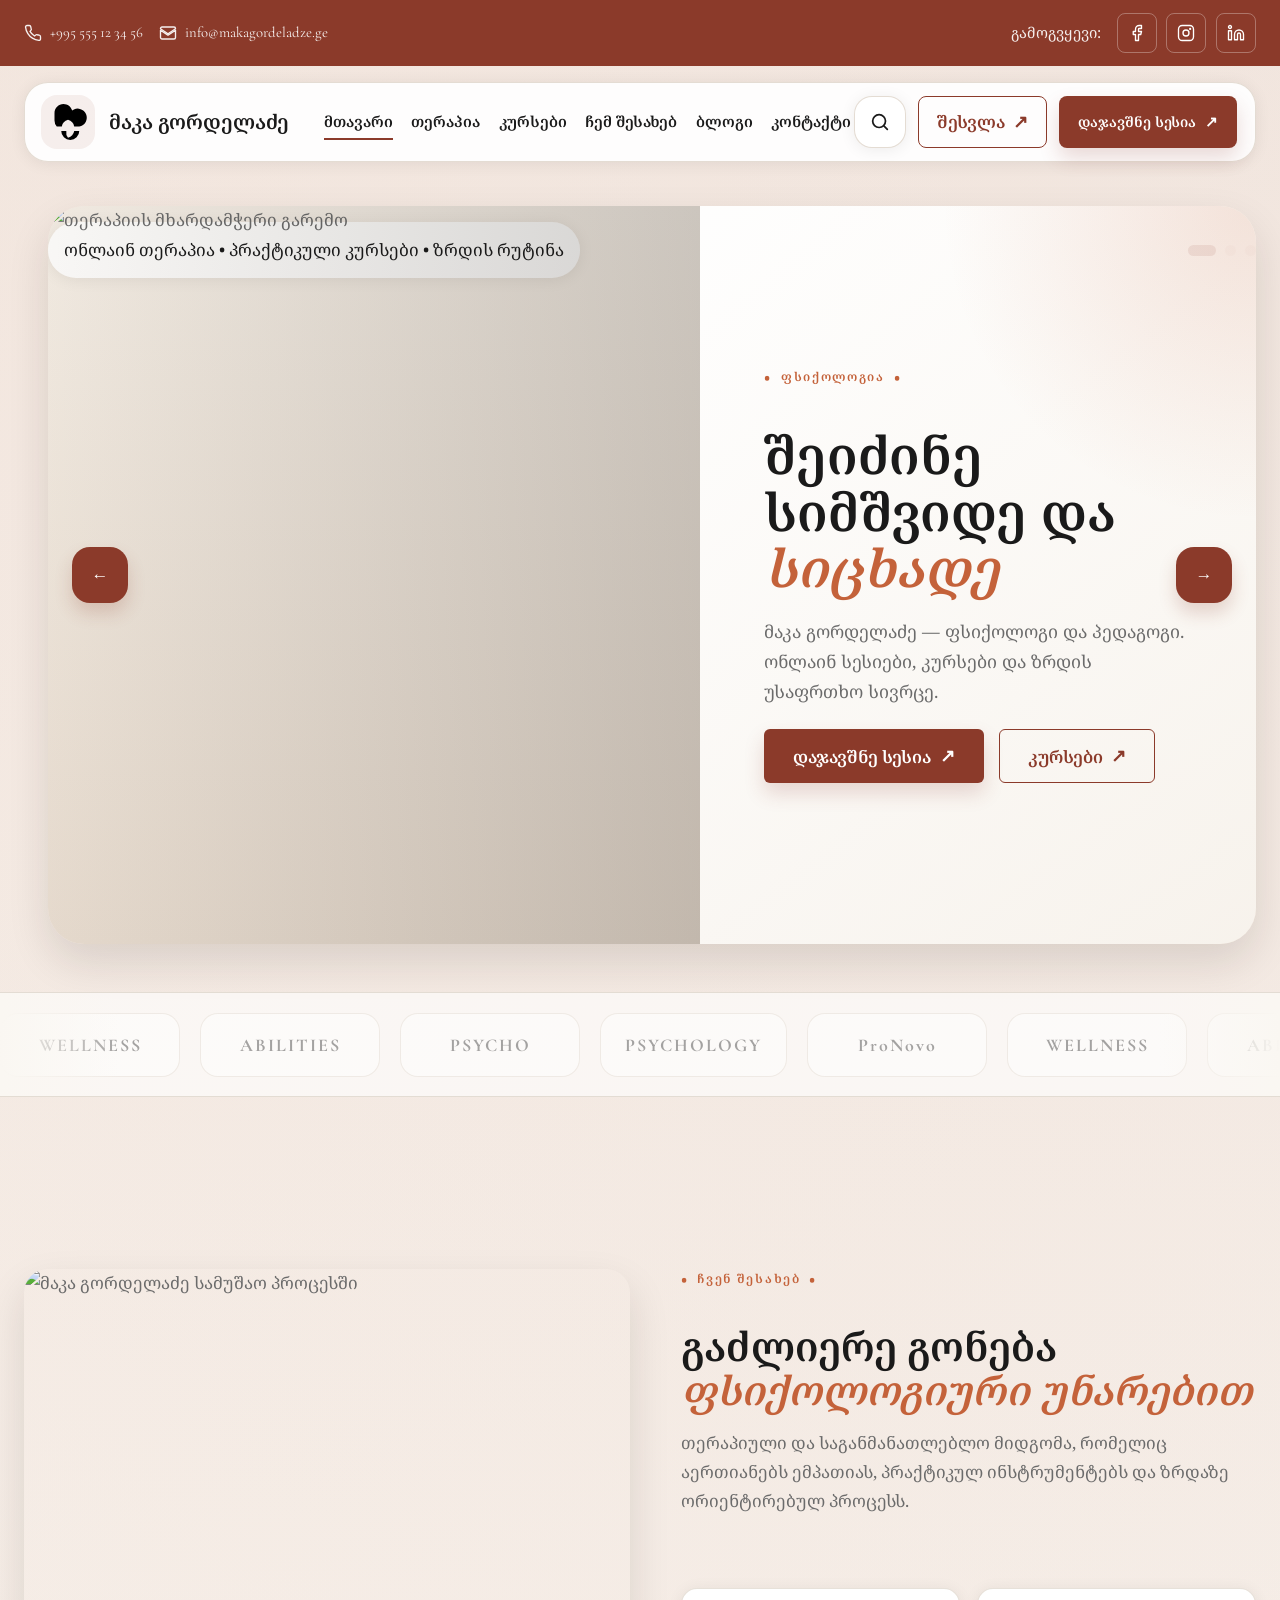
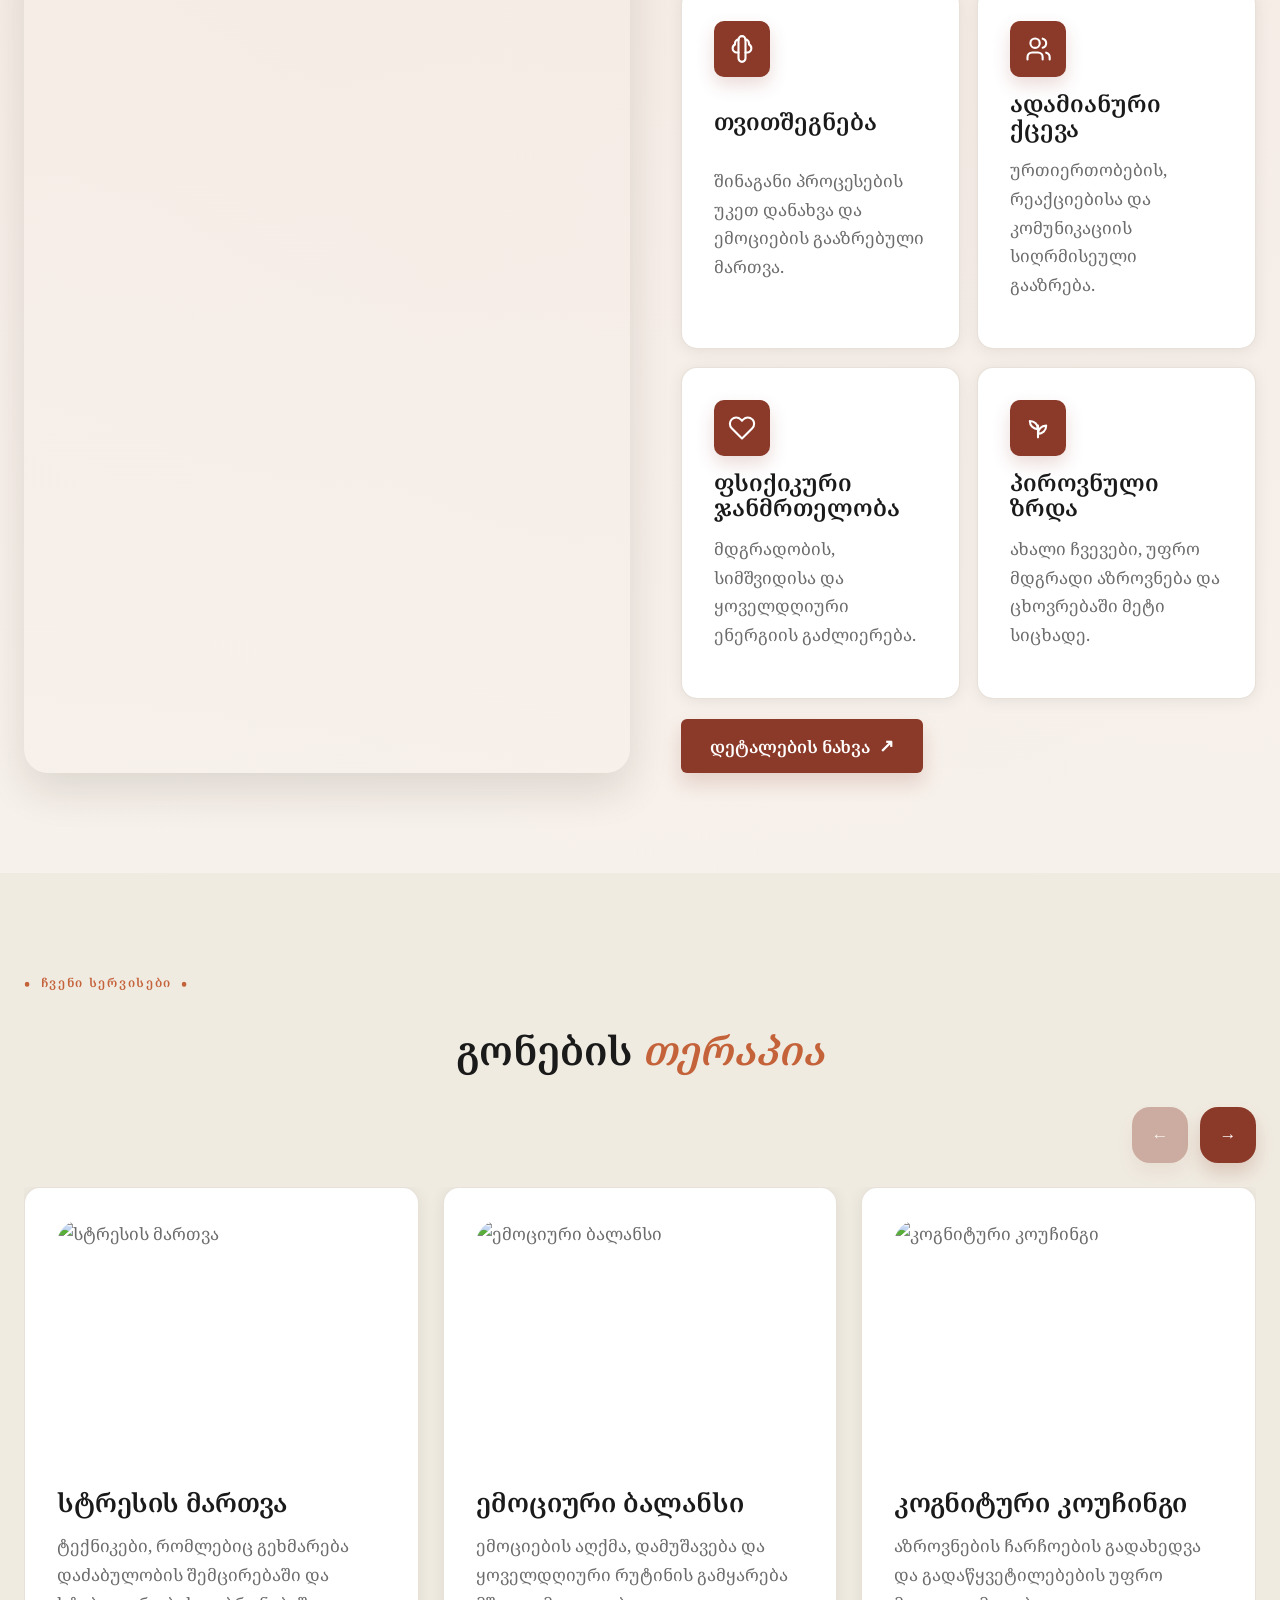
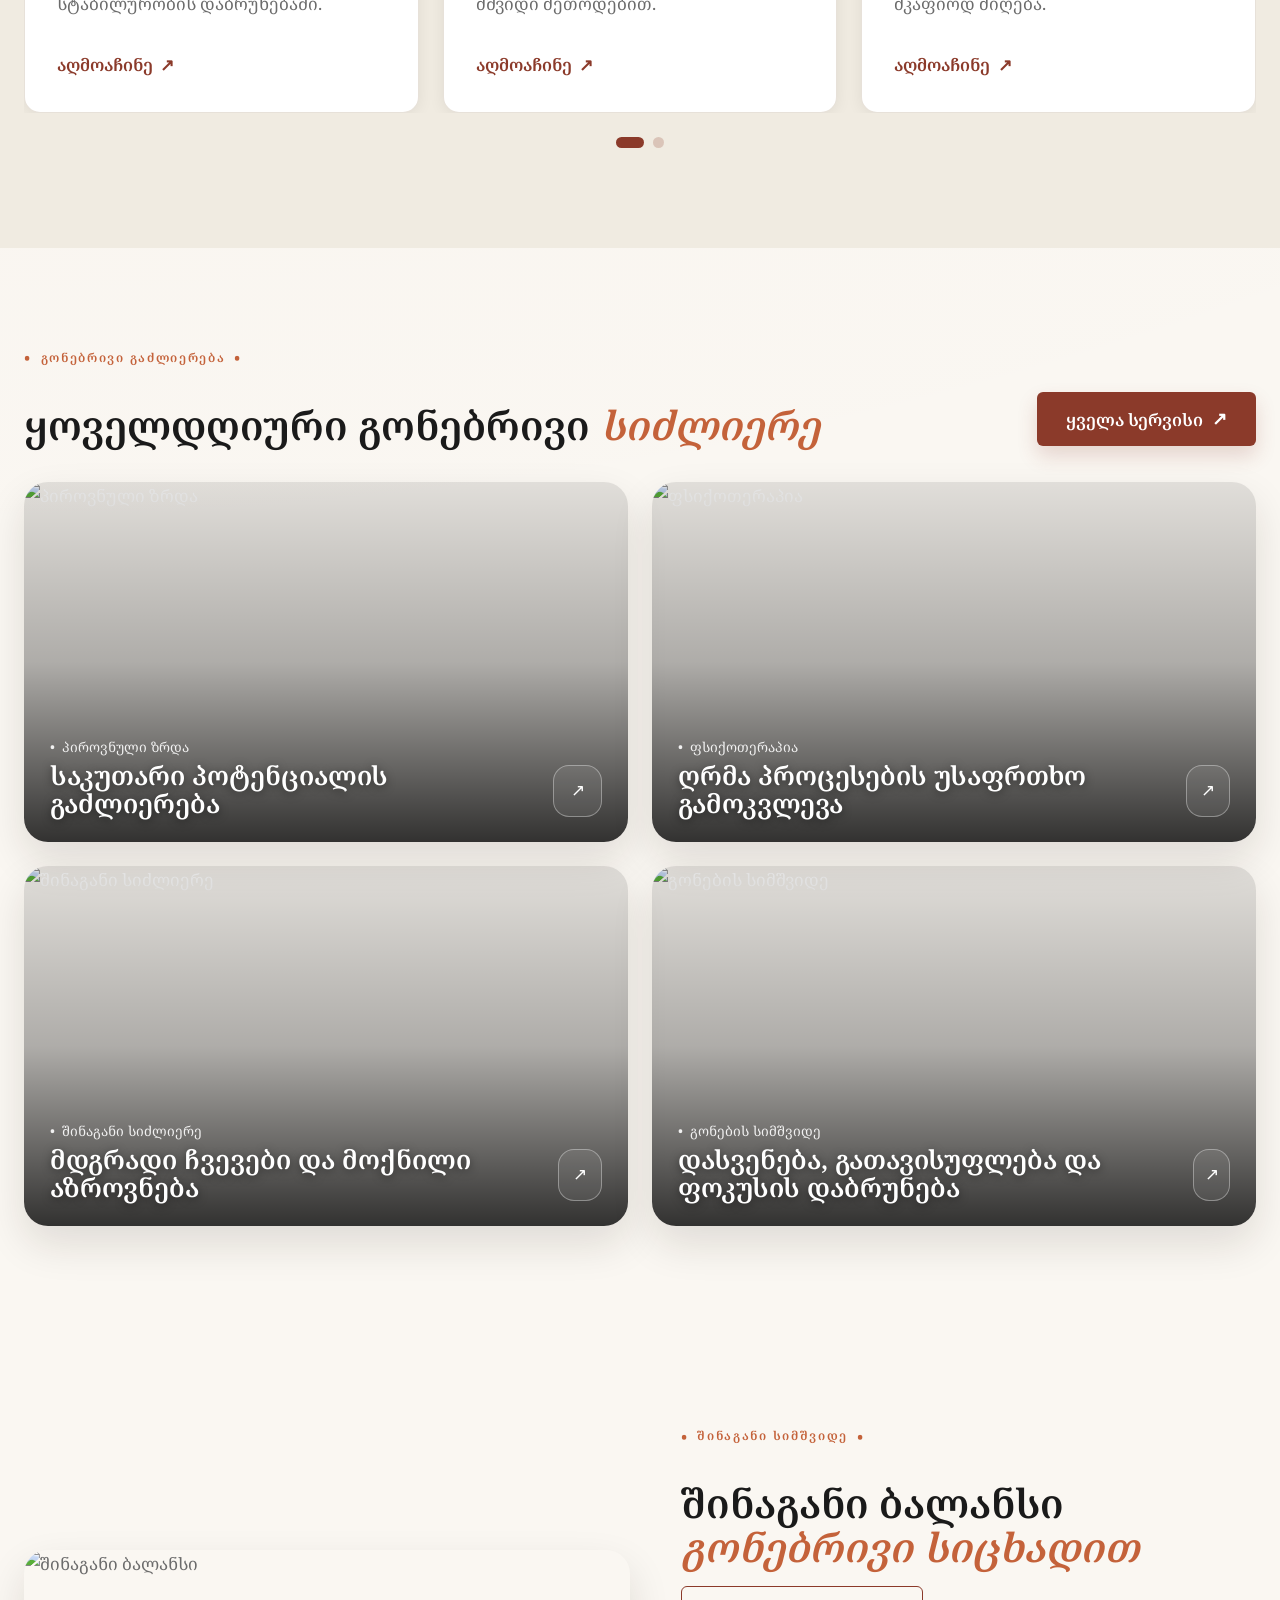
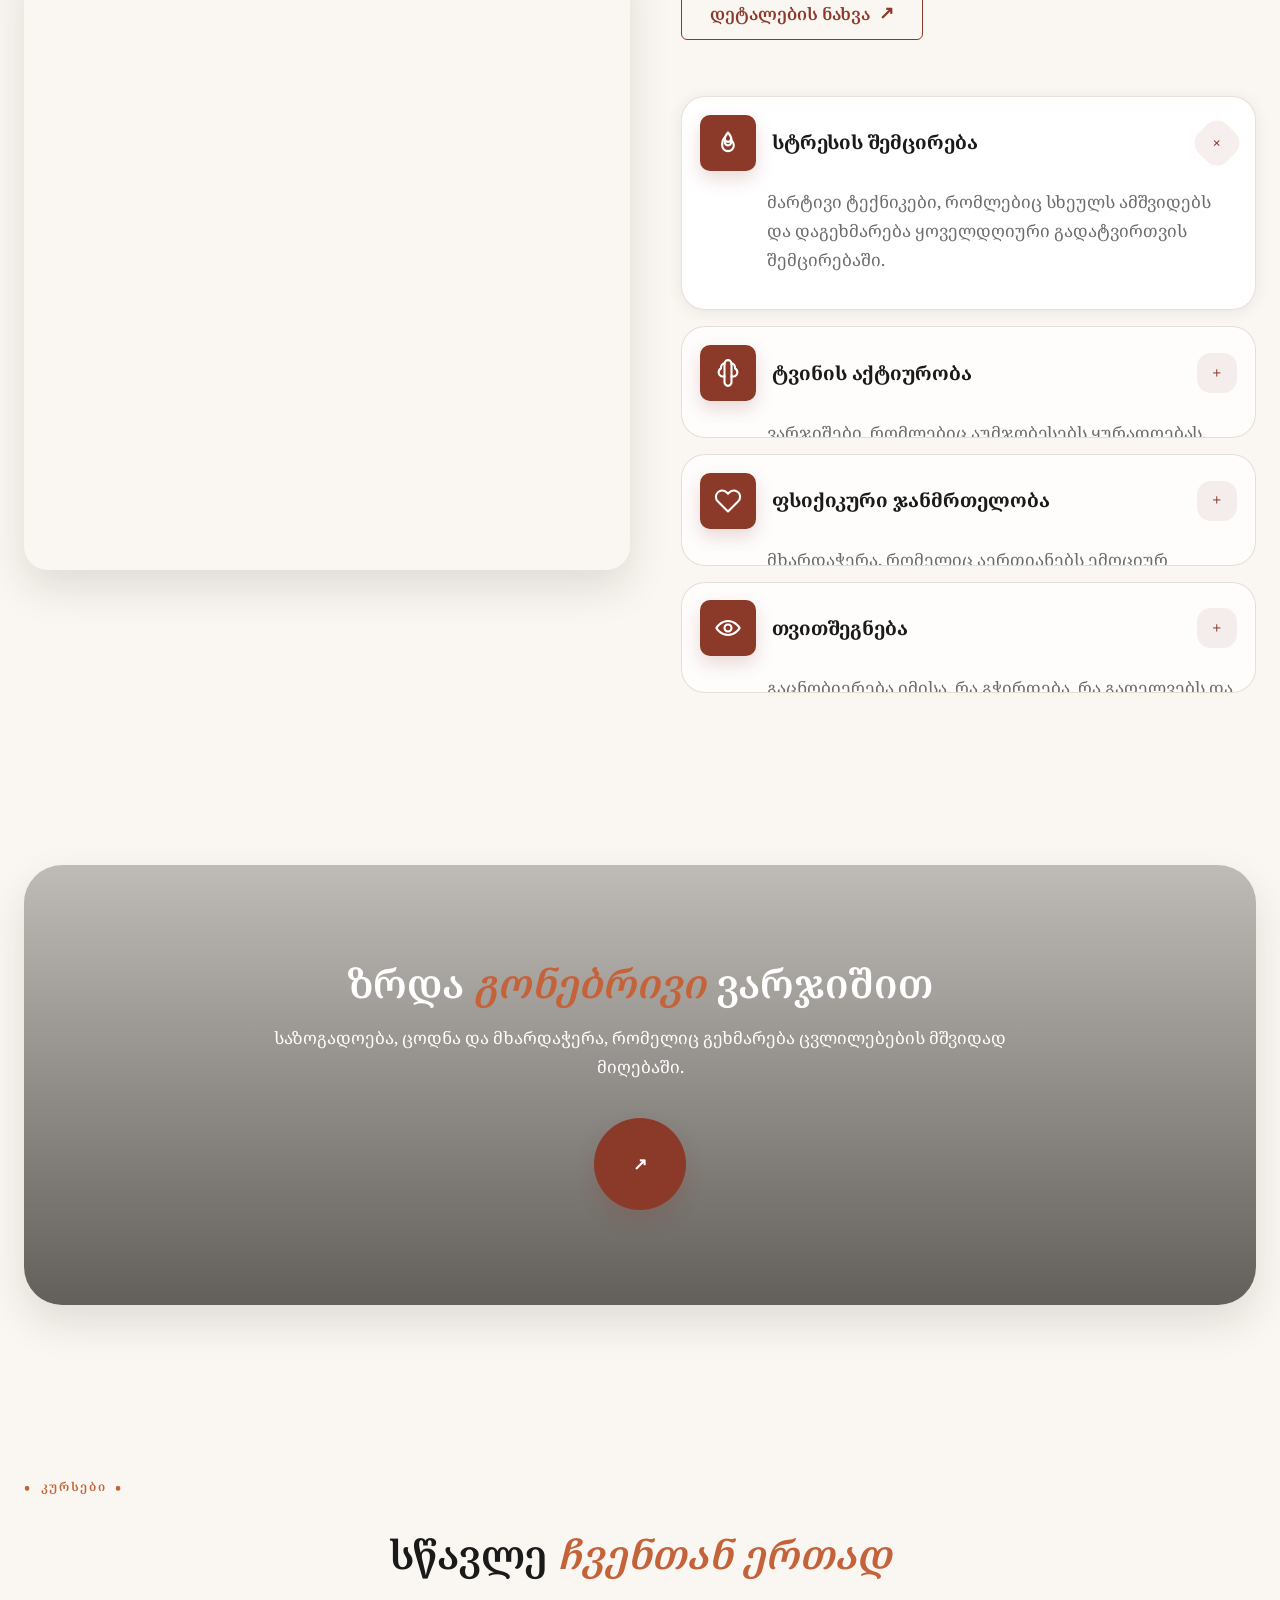
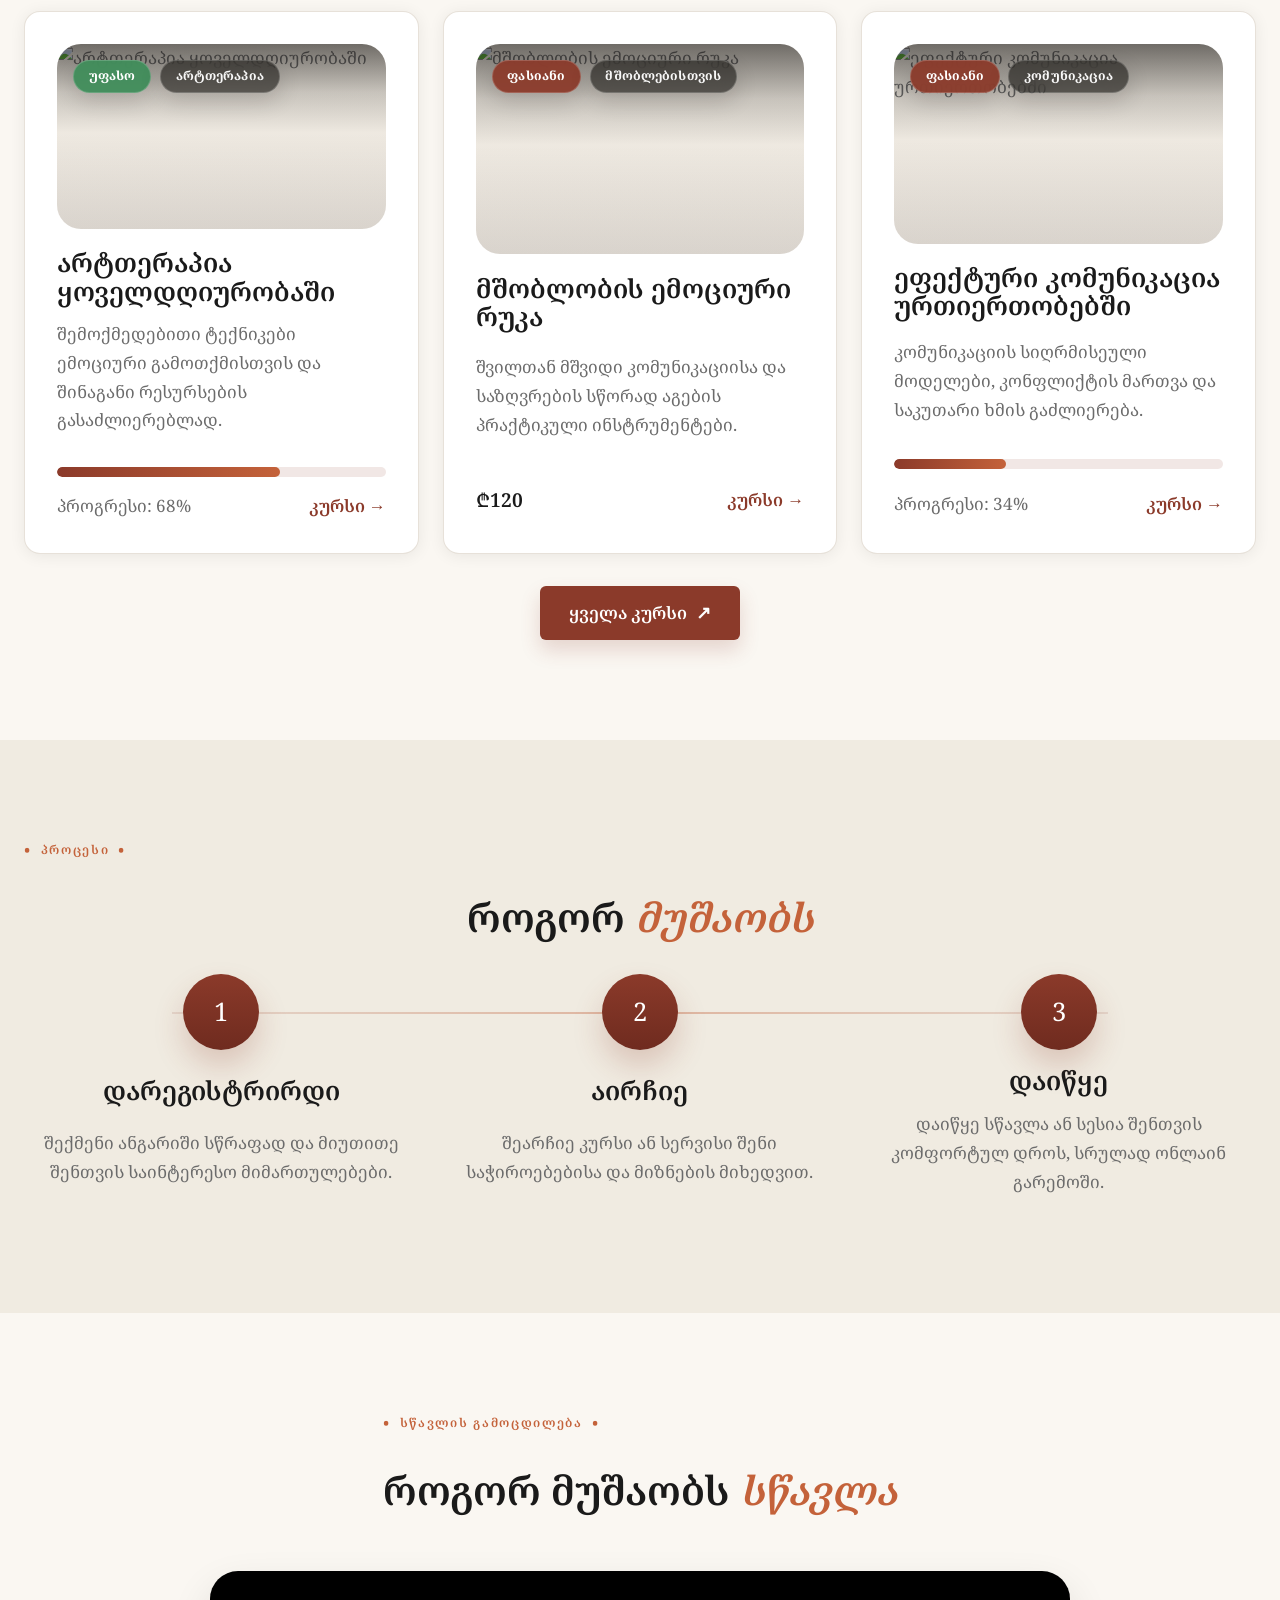
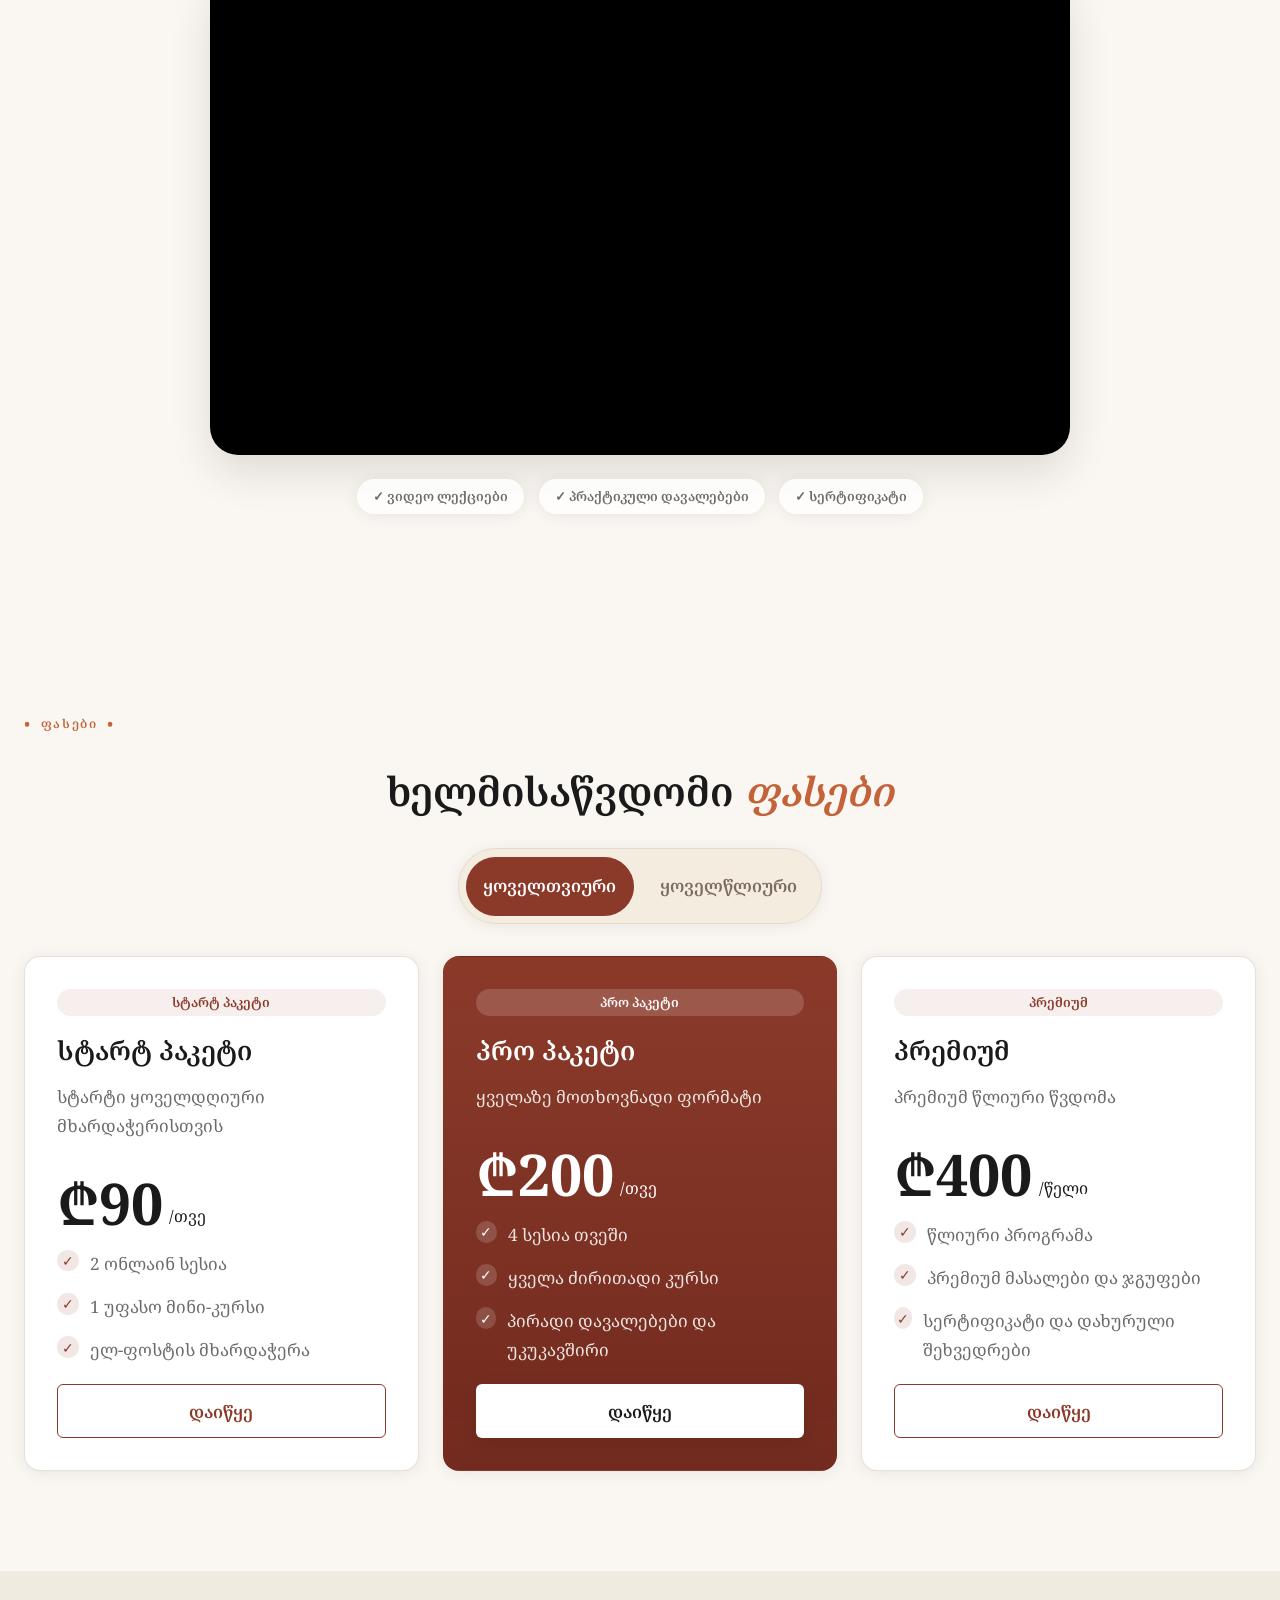
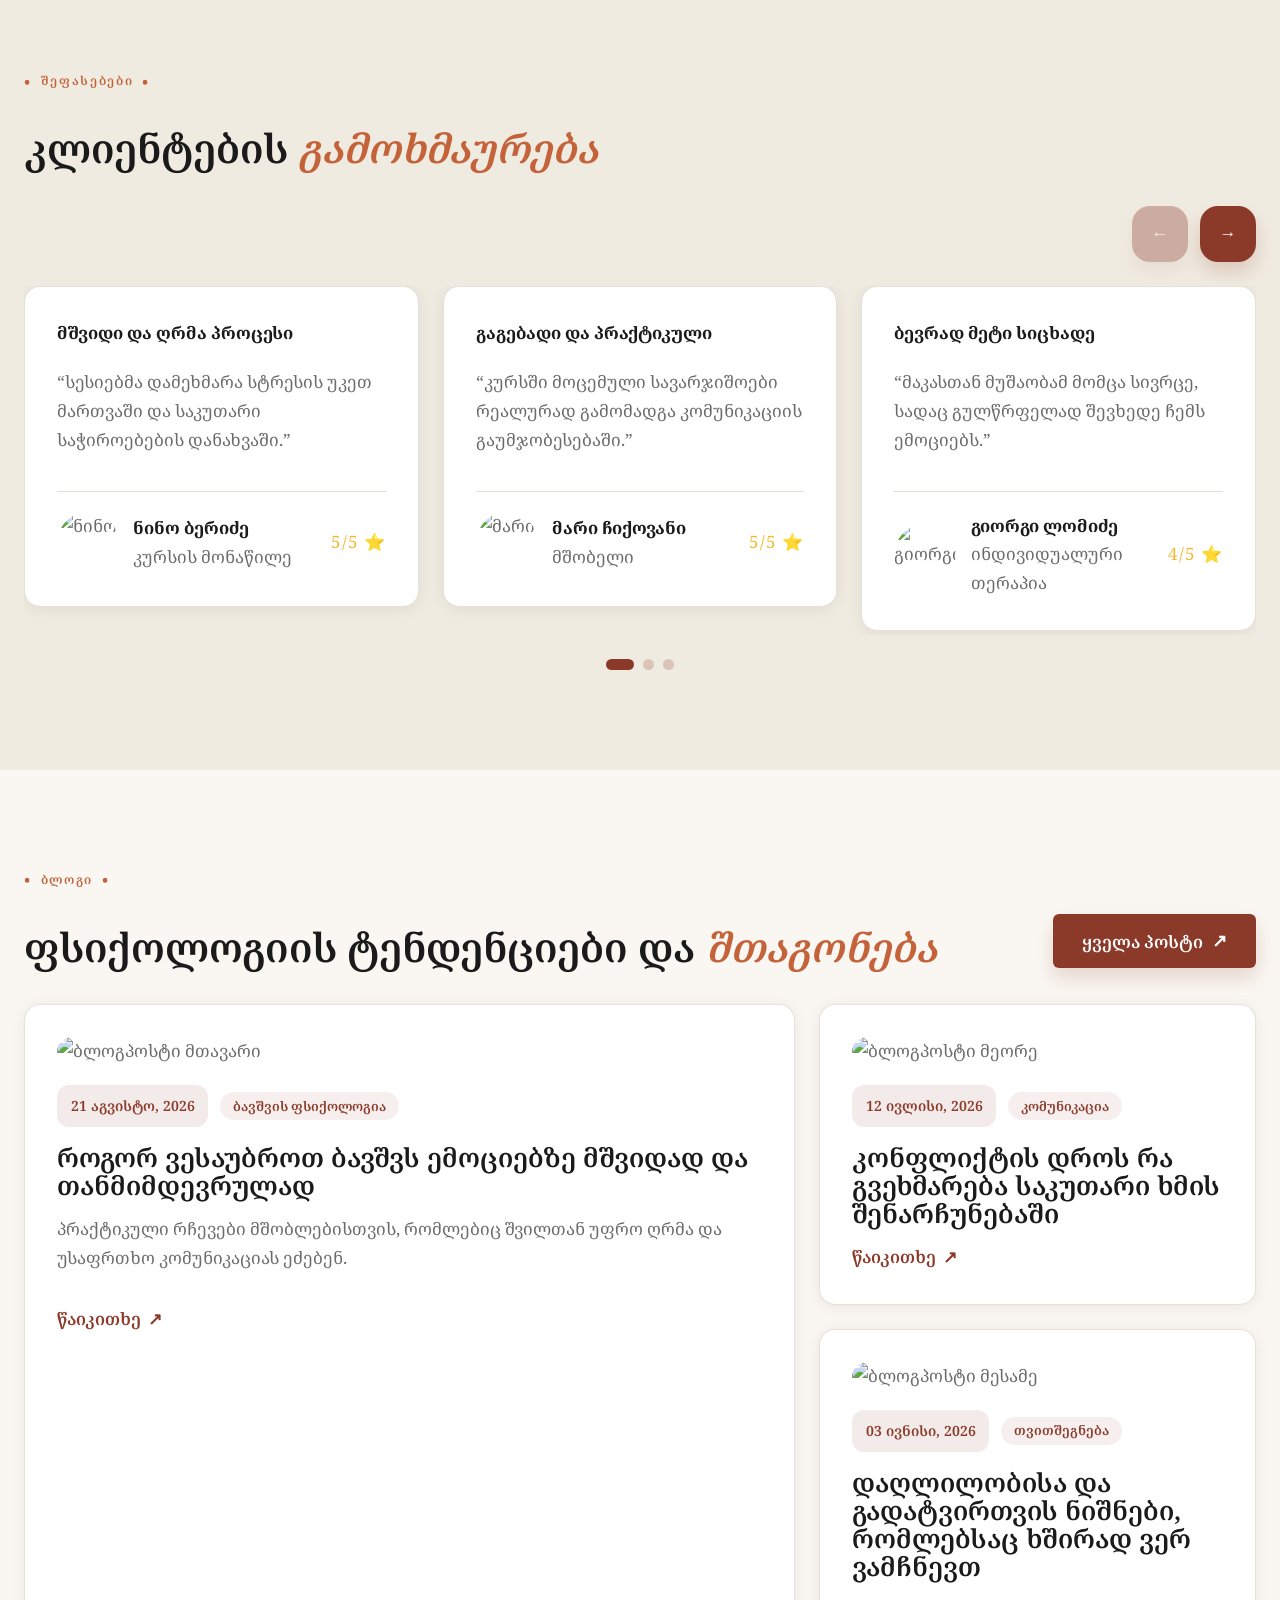
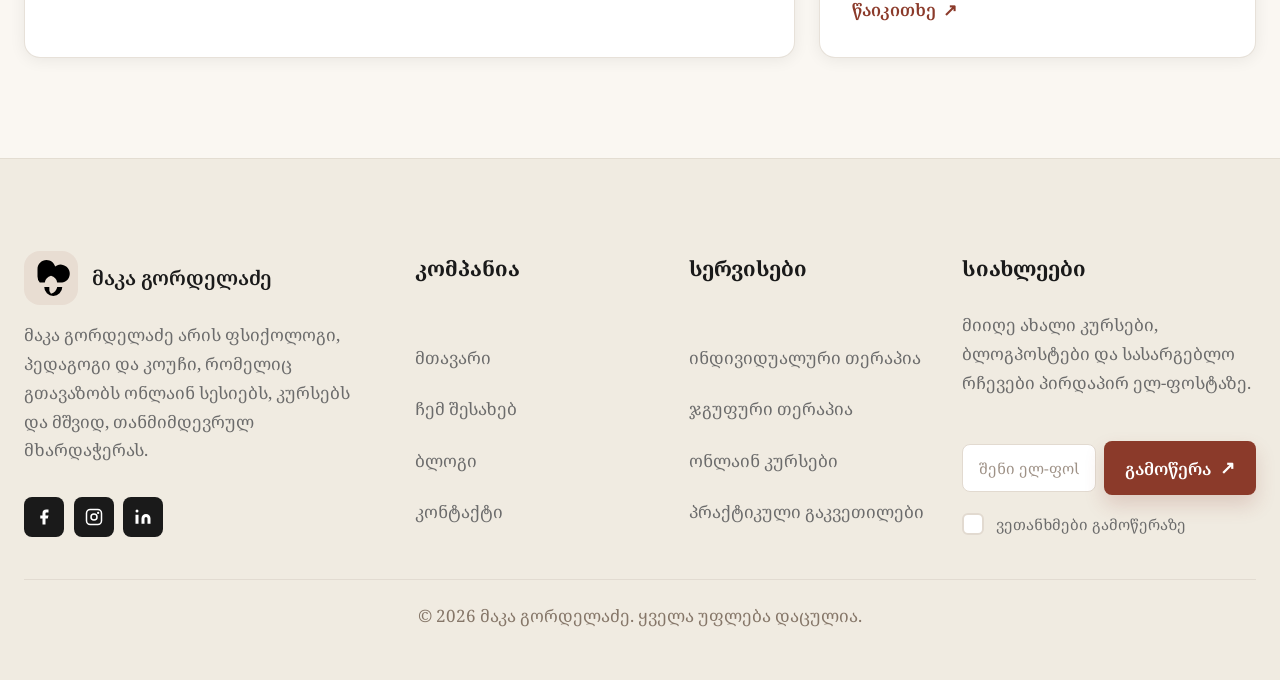
==== index.html @ b3642e5f "Initial deploy" ====
<!DOCTYPE html>
<html lang="ka">
  <head>
    <meta charset="UTF-8">
    <meta name="viewport" content="width=device-width, initial-scale=1.0">
    <title>მაკა გორდელაძე | ფსიქოლოგია, თერაპია და კურსები</title>
    <meta
      name="description"
      content="მაკა გორდელაძე — ფსიქოლოგი, პედაგოგი და კოუჩი. ონლაინ თერაპია, სასწავლო კურსები, პიროვნული ზრდა და გონებრივი სიმშვიდე."
    >
    <link rel="stylesheet" href="css/main.css">
    <link rel="stylesheet" href="css/components.css">
    <script src="js/main.js" defer></script>
    <script src="js/auth.js" defer></script>
  </head>
  <body data-page="home">
    <div data-site-header></div>

    <main data-homepage>
      <section class="section-sm home-hero" id="home">
        <div class="container">
          <div class="hero-slider animate-on-scroll" data-hero-slider>
            <div class="hero-slider__frame">
              <article class="hero-slide is-active" data-hero-slide>
                <div class="hero-slide__media">
                  <img src="https://picsum.photos/seed/therapy1/1400/700" alt="თერაპიის მხარდამჭერი გარემო">
                </div>
                <div class="hero-slide__content">
                  <div class="hero-slide__panel">
                    <span class="section-label">ფსიქოლოგია</span>
                    <div class="hero-slide__title">
                      <h1><span>შეიძინე სიმშვიდე და</span> <em>სიცხადე</em></h1>
                    </div>
                    <p class="hero-slide__summary lead">
                      მაკა გორდელაძე — ფსიქოლოგი და პედაგოგი. ონლაინ სესიები, კურსები და ზრდის უსაფრთხო სივრცე.
                    </p>
                    <div class="hero-slide__actions">
                      <a class="btn btn-primary" href="therapy.html">დაჯავშნე სესია <span class="btn-arrow">↗</span></a>
                      <a class="btn btn-outline" href="courses.html">კურსები <span class="btn-arrow">↗</span></a>
                    </div>
                  </div>
                </div>
              </article>

              <article class="hero-slide" data-hero-slide>
                <div class="hero-slide__media">
                  <img src="https://picsum.photos/seed/therapy2/1400/700" alt="ფსიქოლოგიური საუბარი მშვიდ სივრცეში">
                </div>
                <div class="hero-slide__content">
                  <div class="hero-slide__panel">
                    <span class="section-label">განვითარება</span>
                    <div class="hero-slide__title">
                      <h1><span>გააძლიერე საკუთარი</span> <em>გონება</em></h1>
                    </div>
                    <p class="hero-slide__summary lead">
                      ინდივიდუალური სესიები, ჯგუფური მხარდაჭერა და პრაქტიკული სავარჯიშოები, რომლებიც ყოველდღიურ ცხოვრებაში იმუშავებს.
                    </p>
                    <div class="hero-slide__actions">
                      <a class="btn btn-primary" href="#services">სერვისების ნახვა <span class="btn-arrow">↗</span></a>
                      <a class="btn btn-outline" href="#about">ვრცლად <span class="btn-arrow">↗</span></a>
                    </div>
                  </div>
                </div>
              </article>

              <article class="hero-slide" data-hero-slide>
                <div class="hero-slide__media">
                  <img src="https://picsum.photos/seed/therapy3/1400/700" alt="სწავლა და პიროვნული ზრდა">
                </div>
                <div class="hero-slide__content">
                  <div class="hero-slide__panel">
                    <span class="section-label">სწავლა</span>
                    <div class="hero-slide__title">
                      <h1><span>ისწავლე, გაიზარდე და</span> <em>გაამყარე თავი</em></h1>
                    </div>
                    <p class="hero-slide__summary lead">
                      კურსები მშობლებისთვის, კომუნიკაციისთვის, არტთერაპიისთვის და თვითშეგნების გასაძლიერებლად.
                    </p>
                    <div class="hero-slide__actions">
                      <a class="btn btn-primary" href="courses.html">კურსების ნახვა <span class="btn-arrow">↗</span></a>
                      <a class="btn btn-outline" href="#pricing">ფასები <span class="btn-arrow">↗</span></a>
                    </div>
                  </div>
                </div>
              </article>

              <div class="hero-slider__controls">
                <button class="slider-arrow" type="button" aria-label="წინა სლაიდი" data-hero-prev>←</button>
                <button class="slider-arrow" type="button" aria-label="შემდეგი სლაიდი" data-hero-next>→</button>
              </div>
              <div class="hero-slider__footer">
                <div class="hero-slider__note">ონლაინ თერაპია • პრაქტიკული კურსები • ზრდის რუტინა</div>
                <div class="slider-dots" data-hero-dots></div>
              </div>
            </div>
          </div>
        </div>
      </section>

      <section class="section-sm">
        <div class="partners-band">
          <div class="partners-band__track">
            <div class="partner-logo">WELLNESS</div>
            <div class="partner-logo">ABILITIES</div>
            <div class="partner-logo">PSYCHO</div>
            <div class="partner-logo">PSYCHOLOGY</div>
            <div class="partner-logo">ProNovo</div>
            <div class="partner-logo">WELLNESS</div>
            <div class="partner-logo">ABILITIES</div>
            <div class="partner-logo">PSYCHO</div>
            <div class="partner-logo">PSYCHOLOGY</div>
            <div class="partner-logo">ProNovo</div>
            <div class="partner-logo">WELLNESS</div>
            <div class="partner-logo">ABILITIES</div>
          </div>
        </div>
      </section>

      <section class="section" id="about">
        <div class="container split-layout about-section__grid">
          <div class="about-section__image media-frame animate-on-scroll">
            <img src="https://picsum.photos/seed/about1/600/700" alt="მაკა გორდელაძე სამუშაო პროცესში">
          </div>
          <div class="stack animate-on-scroll">
            <div class="section-heading">
              <span class="section-label">ჩვენ შესახებ</span>
              <h2>გაძლიერე გონება <em>ფსიქოლოგიური უნარებით</em></h2>
              <p>
                თერაპიული და საგანმანათლებლო მიდგომა, რომელიც აერთიანებს ემპათიას, პრაქტიკულ ინსტრუმენტებს და ზრდაზე ორიენტირებულ პროცესს.
              </p>
            </div>
            <div class="about-features">
              <article class="card about-feature">
                <span class="icon-box">
                  <svg viewBox="0 0 24 24" aria-hidden="true"><path d="M9 4a3 3 0 0 0-3 3v1.2A3.5 3.5 0 0 0 4 11.5 3.5 3.5 0 0 0 7.5 15H9"></path><path d="M15 4a3 3 0 0 1 3 3v1.2a3.5 3.5 0 0 1 2 3.3A3.5 3.5 0 0 1 16.5 15H15"></path><path d="M9 4a3 3 0 0 1 6 0v16a3 3 0 0 1-6 0V4z"></path></svg>
                </span>
                <h3>თვითშეგნება</h3>
                <p>შინაგანი პროცესების უკეთ დანახვა და ემოციების გააზრებული მართვა.</p>
              </article>
              <article class="card about-feature">
                <span class="icon-box">
                  <svg viewBox="0 0 24 24" aria-hidden="true"><path d="M16 21v-2a4 4 0 0 0-4-4H7a4 4 0 0 0-4 4v2"></path><circle cx="9.5" cy="7" r="4"></circle><path d="M22 21v-2a4 4 0 0 0-3-3.87"></path><path d="M16 3.13a4 4 0 0 1 0 7.75"></path></svg>
                </span>
                <h3>ადამიანური ქცევა</h3>
                <p>ურთიერთობების, რეაქციებისა და კომუნიკაციის სიღრმისეული გააზრება.</p>
              </article>
              <article class="card about-feature">
                <span class="icon-box">
                  <svg viewBox="0 0 24 24" aria-hidden="true"><path d="M20.8 4.6a5.4 5.4 0 0 0-7.65 0L12 5.76l-1.15-1.16A5.4 5.4 0 0 0 3.2 12.25L12 21l8.8-8.75a5.4 5.4 0 0 0 0-7.65z"></path></svg>
                </span>
                <h3>ფსიქიკური ჯანმრთელობა</h3>
                <p>მდგრადობის, სიმშვიდისა და ყოველდღიური ენერგიის გაძლიერება.</p>
              </article>
              <article class="card about-feature">
                <span class="icon-box">
                  <svg viewBox="0 0 24 24" aria-hidden="true"><path d="M12 20V10"></path><path d="M12 13c-4 0-7-3-7-7 4 0 7 3 7 7Z"></path><path d="M12 17c0-4 3-7 7-7 0 4-3 7-7 7Z"></path></svg>
                </span>
                <h3>პიროვნული ზრდა</h3>
                <p>ახალი ჩვევები, უფრო მდგრადი აზროვნება და ცხოვრებაში მეტი სიცხადე.</p>
              </article>
            </div>
            <div>
              <a class="btn btn-primary" href="#services">დეტალების ნახვა <span class="btn-arrow">↗</span></a>
            </div>
          </div>
        </div>
      </section>

      <section class="section section-alt" id="services">
        <div class="container">
          <div class="section-heading centered animate-on-scroll">
            <span class="section-label">ჩვენი სერვისები</span>
            <h2>გონების <em>თერაპია</em></h2>
          </div>
          <div class="carousel animate-on-scroll" data-carousel data-visible-desktop="3" data-visible-tablet="2" data-visible-mobile="1">
            <div class="carousel__header">
              <div></div>
              <div class="slider-controls">
                <button class="slider-arrow" type="button" aria-label="წინა ბარათი" data-carousel-prev>←</button>
                <button class="slider-arrow" type="button" aria-label="შემდეგი ბარათი" data-carousel-next>→</button>
              </div>
            </div>
            <div class="carousel__viewport" data-carousel-viewport>
              <div class="carousel__track" data-carousel-track>
                <article class="card service-card">
                  <div class="service-card__image"><img src="https://images.unsplash.com/photo-1506126613408-eca07ce68773?w=800&q=80&fit=crop" alt="სტრესის მართვა" onerror="this.onerror=null;this.src='https://picsum.photos/seed/stressrelief/400/300';"></div>
                  <div class="service-card__body">
                    <h3>სტრესის მართვა</h3>
                    <p>ტექნიკები, რომლებიც გეხმარება დაძაბულობის შემცირებაში და სტაბილურობის დაბრუნებაში.</p>
                    <a class="link-arrow" href="therapy.html">აღმოაჩინე <span>↗</span></a>
                  </div>
                </article>
                <article class="card service-card">
                  <div class="service-card__image"><img src="https://images.unsplash.com/photo-1559757148-5c350d0d3c56?w=800&q=80&fit=crop" alt="ემოციური ბალანსი" onerror="this.onerror=null;this.src='https://picsum.photos/seed/emotionalbalance/400/300';"></div>
                  <div class="service-card__body">
                    <h3>ემოციური ბალანსი</h3>
                    <p>ემოციების აღქმა, დამუშავება და ყოველდღიური რუტინის გამყარება მშვიდი მეთოდებით.</p>
                    <a class="link-arrow" href="therapy.html">აღმოაჩინე <span>↗</span></a>
                  </div>
                </article>
                <article class="card service-card">
                  <div class="service-card__image"><img src="https://images.unsplash.com/photo-1434030216411-0b793f4b4173?w=800&q=80&fit=crop" alt="კოგნიტური კოუჩინგი" onerror="this.onerror=null;this.src='https://picsum.photos/seed/cognitivework/400/300';"></div>
                  <div class="service-card__body">
                    <h3>კოგნიტური კოუჩინგი</h3>
                    <p>აზროვნების ჩარჩოების გადახედვა და გადაწყვეტილებების უფრო მკაფიოდ მიღება.</p>
                    <a class="link-arrow" href="therapy.html">აღმოაჩინე <span>↗</span></a>
                  </div>
                </article>
                <article class="card service-card">
                  <div class="service-card__image"><img src="https://images.unsplash.com/photo-1529156069898-49953e39b3ac?w=800&q=80&fit=crop" alt="ჯგუფური თერაპია" onerror="this.onerror=null;this.src='https://picsum.photos/seed/grouptherapy/400/300';"></div>
                  <div class="service-card__body">
                    <h3>ჯგუფური თერაპია</h3>
                    <p>საერთო პროცესში გამოცდილების გაზიარება, მხარდაჭერა და ახალი პერსპექტივების აღმოჩენა.</p>
                    <a class="link-arrow" href="therapy.html">აღმოაჩინე <span>↗</span></a>
                  </div>
                </article>
              </div>
            </div>
            <div class="carousel__footer">
              <div class="slider-dots" data-carousel-dots></div>
            </div>
          </div>
        </div>
      </section>

      <section class="section">
        <div class="container">
          <div class="section-heading--inline animate-on-scroll">
            <div class="section-heading">
              <span class="section-label">გონებრივი გაძლიერება</span>
              <h2>ყოველდღიური გონებრივი <em>სიძლიერე</em></h2>
            </div>
            <a class="btn btn-primary" href="therapy.html">ყველა სერვისი <span class="btn-arrow">↗</span></a>
          </div>
          <div class="service-grid">
            <article class="image-card animate-on-scroll">
              <div class="image-card__media"><img src="https://images.unsplash.com/photo-1552508744-1696d4464960?w=800&q=80&fit=crop" alt="პიროვნული ზრდა" onerror="this.onerror=null;this.src='https://picsum.photos/seed/mind1/900/600';"></div>
              <div class="image-card__footer">
                <div>
                  <span class="service-grid__eyebrow">პიროვნული ზრდა</span>
                  <h3>საკუთარი პოტენციალის გაძლიერება</h3>
                </div>
                <a class="service-grid__arrow" href="therapy.html" aria-label="პიროვნული ზრდა">↗</a>
              </div>
            </article>
            <article class="image-card animate-on-scroll">
              <div class="image-card__media"><img src="https://images.unsplash.com/photo-1573497019940-1c28c88b4f3e?w=800&q=80&fit=crop" alt="ფსიქოთერაპია" onerror="this.onerror=null;this.src='https://picsum.photos/seed/mind2/900/600';"></div>
              <div class="image-card__footer">
                <div>
                  <span class="service-grid__eyebrow">ფსიქოთერაპია</span>
                  <h3>ღრმა პროცესების უსაფრთხო გამოკვლევა</h3>
                </div>
                <a class="service-grid__arrow" href="therapy.html" aria-label="ფსიქოთერაპია">↗</a>
              </div>
            </article>
            <article class="image-card animate-on-scroll">
              <div class="image-card__media"><img src="https://images.unsplash.com/photo-1545389336-cf090694435e?w=800&q=80&fit=crop" alt="შინაგანი სიძლიერე" onerror="this.onerror=null;this.src='https://picsum.photos/seed/mind3/900/600';"></div>
              <div class="image-card__footer">
                <div>
                  <span class="service-grid__eyebrow">შინაგანი სიძლიერე</span>
                  <h3>მდგრადი ჩვევები და მოქნილი აზროვნება</h3>
                </div>
                <a class="service-grid__arrow" href="therapy.html" aria-label="შინაგანი სიძლიერე">↗</a>
              </div>
            </article>
            <article class="image-card animate-on-scroll">
              <div class="image-card__media"><img src="https://images.unsplash.com/photo-1499209974431-9dddcece7f88?w=800&q=80&fit=crop" alt="გონების სიმშვიდე" onerror="this.onerror=null;this.src='https://picsum.photos/seed/mind4/900/600';"></div>
              <div class="image-card__footer">
                <div>
                  <span class="service-grid__eyebrow">გონების სიმშვიდე</span>
                  <h3>დასვენება, გათავისუფლება და ფოკუსის დაბრუნება</h3>
                </div>
                <a class="service-grid__arrow" href="therapy.html" aria-label="გონების სიმშვიდე">↗</a>
              </div>
            </article>
          </div>
        </div>
      </section>

      <section class="section">
        <div class="container split-layout feature-showcase">
          <div class="feature-showcase__image media-frame animate-on-scroll">
            <img src="https://picsum.photos/seed/about2/700/800" alt="შინაგანი ბალანსი">
          </div>
          <div class="stack animate-on-scroll">
            <div class="section-heading">
              <span class="section-label">შინაგანი სიმშვიდე</span>
              <h2>შინაგანი ბალანსი <em>გონებრივი სიცხადით</em></h2>
              <div>
                <a class="btn btn-outline" href="therapy.html">დეტალების ნახვა <span class="btn-arrow">↗</span></a>
              </div>
            </div>

            <div class="feature-accordion" data-accordion>
              <article class="feature-panel is-open" data-accordion-item>
                <button class="feature-panel__trigger" type="button" data-accordion-trigger>
                  <span class="icon-box"><svg viewBox="0 0 24 24" aria-hidden="true"><path d="M12 3s3 3.5 3 6.5S13.5 14 12 14s-3-1.5-3-4.5S12 3 12 3z"></path><path d="M7 14a5 5 0 1 0 10 0c0-2-1.2-3.7-2.5-5-.3 1.2-1.2 2-2.5 2-1.7 0-3-1.3-3-3 0-.3 0-.6.1-.8C7.8 8.5 7 11 7 14z"></path></svg></span>
                  <span><strong>სტრესის შემცირება</strong></span>
                  <span class="feature-panel__chevron">+</span>
                </button>
                <div class="feature-panel__body">
                  <div class="feature-panel__inner">
                    <p>მარტივი ტექნიკები, რომლებიც სხეულს ამშვიდებს და დაგეხმარება ყოველდღიური გადატვირთვის შემცირებაში.</p>
                  </div>
                </div>
              </article>
              <article class="feature-panel" data-accordion-item>
                <button class="feature-panel__trigger" type="button" data-accordion-trigger>
                  <span class="icon-box"><svg viewBox="0 0 24 24" aria-hidden="true"><path d="M9 4a3 3 0 0 0-3 3v1.2A3.5 3.5 0 0 0 4 11.5 3.5 3.5 0 0 0 7.5 15H9"></path><path d="M15 4a3 3 0 0 1 3 3v1.2a3.5 3.5 0 0 1 2 3.3A3.5 3.5 0 0 1 16.5 15H15"></path><path d="M9 4a3 3 0 0 1 6 0v16a3 3 0 0 1-6 0V4z"></path></svg></span>
                  <span><strong>ტვინის აქტიურობა</strong></span>
                  <span class="feature-panel__chevron">+</span>
                </button>
                <div class="feature-panel__body">
                  <div class="feature-panel__inner">
                    <p>ვარჯიშები, რომლებიც აუმჯობესებს ყურადღებას, მეხსიერებას და გადაწყვეტილებების მიღების მოქნილობას.</p>
                  </div>
                </div>
              </article>
              <article class="feature-panel" data-accordion-item>
                <button class="feature-panel__trigger" type="button" data-accordion-trigger>
                  <span class="icon-box"><svg viewBox="0 0 24 24" aria-hidden="true"><path d="M20.8 4.6a5.4 5.4 0 0 0-7.65 0L12 5.76l-1.15-1.16A5.4 5.4 0 0 0 3.2 12.25L12 21l8.8-8.75a5.4 5.4 0 0 0 0-7.65z"></path></svg></span>
                  <span><strong>ფსიქიკური ჯანმრთელობა</strong></span>
                  <span class="feature-panel__chevron">+</span>
                </button>
                <div class="feature-panel__body">
                  <div class="feature-panel__inner">
                    <p>მხარდაჭერა, რომელიც აერთიანებს ემოციურ გამძლეობას, უფრო მშვიდ ურთიერთობებს და შინაგან სტაბილურობას.</p>
                  </div>
                </div>
              </article>
              <article class="feature-panel" data-accordion-item>
                <button class="feature-panel__trigger" type="button" data-accordion-trigger>
                  <span class="icon-box"><svg viewBox="0 0 24 24" aria-hidden="true"><path d="M2 12s3.5-6 10-6 10 6 10 6-3.5 6-10 6-10-6-10-6z"></path><circle cx="12" cy="12" r="3"></circle></svg></span>
                  <span><strong>თვითშეგნება</strong></span>
                  <span class="feature-panel__chevron">+</span>
                </button>
                <div class="feature-panel__body">
                  <div class="feature-panel__inner">
                    <p>გაცნობიერება იმისა, რა გჭირდება, რა გაღელვებს და როგორ შეგიძლია შენი რესურსების უკეთ გამოყენება.</p>
                  </div>
                </div>
              </article>
            </div>
          </div>
        </div>
      </section>

      <section class="section-sm">
        <div class="container">
          <div class="community-banner animate-on-scroll" style="background-image: url('https://picsum.photos/seed/community1/1600/700');">
            <div class="stack centered content-width">
              <h2>ზრდა <em>გონებრივი</em> ვარჯიშით</h2>
              <p>საზოგადოება, ცოდნა და მხარდაჭერა, რომელიც გეხმარება ცვლილებების მშვიდად მიღებაში.</p>
              <a class="btn btn-primary btn-round" href="courses.html" aria-label="შეისწავლე ახლა">↗</a>
            </div>
          </div>
        </div>
      </section>

      <section class="section" id="courses">
        <div class="container">
          <div class="section-heading centered animate-on-scroll">
            <span class="section-label">კურსები</span>
            <h2>სწავლე <em>ჩვენთან ერთად</em></h2>
          </div>
          <div class="courses-preview__grid">
            <article class="card course-card animate-on-scroll">
              <div class="course-card__image">
                <img src="https://images.unsplash.com/photo-1460661419201-fd4cecdf8a8b?w=800&q=80&fit=crop" alt="არტთერაპია ყოველდღიურობაში" onerror="this.onerror=null;this.src='https://picsum.photos/seed/arttherapy/400/225';">
                <div class="course-card__badge-row">
                  <span class="badge-free">უფასო</span>
                  <span class="badge">არტთერაპია</span>
                </div>
              </div>
              <div class="course-card__content">
                <h3>არტთერაპია ყოველდღიურობაში</h3>
                <p>შემოქმედებითი ტექნიკები ემოციური გამოთქმისთვის და შინაგანი რესურსების გასაძლიერებლად.</p>
                <div class="progress"><span style="width: 68%;"></span></div>
                <div class="course-card__footer">
                  <span class="muted">პროგრესი: 68%</span>
                  <a class="link-arrow" href="course-detail.html?id=1">კურსი →</a>
                </div>
              </div>
            </article>
            <article class="card course-card animate-on-scroll">
              <div class="course-card__image">
                <img src="https://images.unsplash.com/photo-1536640712-4d4c36ff0e4e?w=800&q=80&fit=crop" alt="მშობლობის ემოციური რუკა" onerror="this.onerror=null;this.src='https://picsum.photos/seed/parentscourse/400/225';">
                <div class="course-card__badge-row">
                  <span class="badge-paid">ფასიანი</span>
                  <span class="badge">მშობლებისთვის</span>
                </div>
              </div>
              <div class="course-card__content">
                <h3>მშობლობის ემოციური რუკა</h3>
                <p>შვილთან მშვიდი კომუნიკაციისა და საზღვრების სწორად აგების პრაქტიკული ინსტრუმენტები.</p>
                <div class="course-card__footer">
                  <span class="price-tag">₾120</span>
                  <a class="link-arrow" href="course-detail.html?id=2">კურსი →</a>
                </div>
              </div>
            </article>
            <article class="card course-card animate-on-scroll">
              <div class="course-card__image">
                <img src="https://images.unsplash.com/photo-1573497620053-ea5300f94f21?w=800&q=80&fit=crop" alt="ეფექტური კომუნიკაცია ურთიერთობებში" onerror="this.onerror=null;this.src='https://picsum.photos/seed/interpersonal/400/225';">
                <div class="course-card__badge-row">
                  <span class="badge-paid">ფასიანი</span>
                  <span class="badge">კომუნიკაცია</span>
                </div>
              </div>
              <div class="course-card__content">
                <h3>ეფექტური კომუნიკაცია ურთიერთობებში</h3>
                <p>კომუნიკაციის სიღრმისეული მოდელები, კონფლიქტის მართვა და საკუთარი ხმის გაძლიერება.</p>
                <div class="progress"><span style="width: 34%;"></span></div>
                <div class="course-card__footer">
                  <span class="muted">პროგრესი: 34%</span>
                  <a class="link-arrow" href="course-detail.html?id=3">კურსი →</a>
                </div>
              </div>
            </article>
          </div>
          <div class="text-center" style="margin-top: 2rem;">
            <a class="btn btn-primary" href="courses.html">ყველა კურსი <span class="btn-arrow">↗</span></a>
          </div>
        </div>
      </section>

      <section class="section section-alt">
        <div class="container">
          <div class="section-heading centered animate-on-scroll">
            <span class="section-label">პროცესი</span>
            <h2>როგორ <em>მუშაობს</em></h2>
          </div>
          <div class="steps">
            <article class="step-card animate-on-scroll">
              <span class="step-number">1</span>
              <h3>დარეგისტრირდი</h3>
              <p>შექმენი ანგარიში სწრაფად და მიუთითე შენთვის საინტერესო მიმართულებები.</p>
            </article>
            <article class="step-card animate-on-scroll">
              <span class="step-number">2</span>
              <h3>აირჩიე</h3>
              <p>შეარჩიე კურსი ან სერვისი შენი საჭიროებებისა და მიზნების მიხედვით.</p>
            </article>
            <article class="step-card animate-on-scroll">
              <span class="step-number">3</span>
              <h3>დაიწყე</h3>
              <p>დაიწყე სწავლა ან სესია შენთვის კომფორტულ დროს, სრულად ონლაინ გარემოში.</p>
            </article>
          </div>
        </div>
      </section>

      <section class="section">
        <div class="container">
          <div class="video-block animate-on-scroll">
            <div class="section-heading centered">
              <span class="section-label">სწავლის გამოცდილება</span>
              <h2>როგორ მუშაობს <em>სწავლა</em></h2>
            </div>
            <div class="video-block__frame">
              <iframe
                src="https://www.youtube.com/embed/dQw4w9WgXcQ"
                title="სასწავლო ვიდეო"
                loading="lazy"
                referrerpolicy="strict-origin-when-cross-origin"
                allow="accelerometer; autoplay; clipboard-write; encrypted-media; gyroscope; picture-in-picture; web-share"
                allowfullscreen
              ></iframe>
            </div>
            <div class="feature-pills">
              <span class="pill">✓ ვიდეო ლექციები</span>
              <span class="pill">✓ პრაქტიკული დავალებები</span>
              <span class="pill">✓ სერტიფიკატი</span>
            </div>
          </div>
        </div>
      </section>

      <section class="section" id="pricing">
        <div class="container">
          <div class="section-heading centered animate-on-scroll">
            <span class="section-label">ფასები</span>
            <h2>ხელმისაწვდომი <em>ფასები</em></h2>
          </div>
          <div class="text-center animate-on-scroll" style="margin-bottom: 2rem;">
            <div class="pricing-switch" data-pricing-toggle data-default-plan="monthly">
              <button class="is-active" type="button" data-plan-button="monthly">ყოველთვიური</button>
              <button type="button" data-plan-button="yearly">ყოველწლიური</button>
            </div>
          </div>
          <div class="pricing-grid">
            <article class="card pricing-card animate-on-scroll" data-pricing-card data-monthly-price="₾90" data-monthly-period="/თვე" data-monthly-note="სტარტი ყოველდღიური მხარდაჭერისთვის" data-yearly-price="₾900" data-yearly-period="/წელი" data-yearly-note="წლიური ეკონომიური პაკეტი">
              <span class="badge">სტარტ პაკეტი</span>
              <h3>სტარტ პაკეტი</h3>
              <p data-pricing-note>სტარტი ყოველდღიური მხარდაჭერისთვის</p>
              <div class="pricing-card__price">
                <strong data-price>₾90</strong>
                <span class="pricing-card__period" data-period>/თვე</span>
              </div>
              <ul class="pricing-card__list">
                <li>2 ონლაინ სესია</li>
                <li>1 უფასო მინი-კურსი</li>
                <li>ელ-ფოსტის მხარდაჭერა</li>
              </ul>
              <a class="btn btn-outline" href="register.html">დაიწყე</a>
            </article>

            <article class="card card--accent pricing-card animate-on-scroll" data-pricing-card data-monthly-price="₾200" data-monthly-period="/თვე" data-monthly-note="ყველაზე მოთხოვნადი ფორმატი" data-yearly-price="₾2000" data-yearly-period="/წელი" data-yearly-note="სრული მხარდაჭერა წლის განმავლობაში">
              <span class="badge" style="background: rgba(255,255,255,0.16); color: #fff;">პრო პაკეტი</span>
              <h3>პრო პაკეტი</h3>
              <p data-pricing-note>ყველაზე მოთხოვნადი ფორმატი</p>
              <div class="pricing-card__price">
                <strong data-price>₾200</strong>
                <span class="pricing-card__period" data-period>/თვე</span>
              </div>
              <ul class="pricing-card__list">
                <li>4 სესია თვეში</li>
                <li>ყველა ძირითადი კურსი</li>
                <li>პირადი დავალებები და უკუკავშირი</li>
              </ul>
              <a class="btn btn-light" href="register.html">დაიწყე</a>
            </article>

            <article class="card pricing-card animate-on-scroll" data-pricing-card data-monthly-price="₾400" data-monthly-period="/წელი" data-monthly-note="პრემიუმ წლიური წვდომა" data-yearly-price="₾400" data-yearly-period="/წელი" data-yearly-note="პრემიუმ წლიური წვდომა">
              <span class="badge">პრემიუმ</span>
              <h3>პრემიუმ</h3>
              <p data-pricing-note>პრემიუმ წლიური წვდომა</p>
              <div class="pricing-card__price">
                <strong data-price>₾400</strong>
                <span class="pricing-card__period" data-period>/წელი</span>
              </div>
              <ul class="pricing-card__list">
                <li>წლიური პროგრამა</li>
                <li>პრემიუმ მასალები და ჯგუფები</li>
                <li>სერტიფიკატი და დახურული შეხვედრები</li>
              </ul>
              <a class="btn btn-outline" href="register.html">დაიწყე</a>
            </article>
          </div>
        </div>
      </section>

      <section class="section section-alt testimonials-section">
        <div class="container">
          <div class="section-heading--inline animate-on-scroll">
            <div class="section-heading">
              <span class="section-label">შეფასებები</span>
              <h2>კლიენტების <em>გამოხმაურება</em></h2>
            </div>
          </div>

          <div class="carousel animate-on-scroll" data-carousel data-visible-desktop="3" data-visible-tablet="2" data-visible-mobile="1">
            <div class="carousel__header">
              <div></div>
              <div class="slider-controls">
                <button class="slider-arrow" type="button" aria-label="წინა შეფასება" data-carousel-prev>←</button>
                <button class="slider-arrow" type="button" aria-label="შემდეგი შეფასება" data-carousel-next>→</button>
              </div>
            </div>
            <div class="carousel__viewport" data-carousel-viewport>
              <div class="carousel__track" data-carousel-track>
                <article class="card testimonial-card">
                  <strong>მშვიდი და ღრმა პროცესი</strong>
                  <p>“სესიებმა დამეხმარა სტრესის უკეთ მართვაში და საკუთარი საჭიროებების დანახვაში.”</p>
                  <hr>
                  <div class="testimonial-card__footer">
                    <div class="testimonial-card__avatar"><img src="https://picsum.photos/seed/person1/120/120" alt="ნინო"></div>
                    <div><strong>ნინო ბერიძე</strong><div class="muted">კურსის მონაწილე</div></div>
                    <div class="stars">5/5 ⭐</div>
                  </div>
                </article>
                <article class="card testimonial-card">
                  <strong>გაგებადი და პრაქტიკული</strong>
                  <p>“კურსში მოცემული სავარჯიშოები რეალურად გამომადგა კომუნიკაციის გაუმჯობესებაში.”</p>
                  <hr>
                  <div class="testimonial-card__footer">
                    <div class="testimonial-card__avatar"><img src="https://picsum.photos/seed/person2/120/120" alt="მარი"></div>
                    <div><strong>მარი ჩიქოვანი</strong><div class="muted">მშობელი</div></div>
                    <div class="stars">5/5 ⭐</div>
                  </div>
                </article>
                <article class="card testimonial-card">
                  <strong>ბევრად მეტი სიცხადე</strong>
                  <p>“მაკასთან მუშაობამ მომცა სივრცე, სადაც გულწრფელად შევხედე ჩემს ემოციებს.”</p>
                  <hr>
                  <div class="testimonial-card__footer">
                    <div class="testimonial-card__avatar"><img src="https://picsum.photos/seed/person3/120/120" alt="გიორგი"></div>
                    <div><strong>გიორგი ლომიძე</strong><div class="muted">ინდივიდუალური თერაპია</div></div>
                    <div class="stars">4/5 ⭐</div>
                  </div>
                </article>
                <article class="card testimonial-card">
                  <strong>კარგი ენერგია და სტრუქტურა</strong>
                  <p>“ყველაფერი ძალიან თანმიმდევრულია: ვიდეოები, დავალებები და მხარდაჭერა ერთმანეთზე კარგად ჯდება.”</p>
                  <hr>
                  <div class="testimonial-card__footer">
                    <div class="testimonial-card__avatar"><img src="https://picsum.photos/seed/person4/120/120" alt="სალომე"></div>
                    <div><strong>სალომე ქავთარაძე</strong><div class="muted">სტუდენტი</div></div>
                    <div class="stars">5/5 ⭐</div>
                  </div>
                </article>
                <article class="card testimonial-card">
                  <strong>ძალიან ადამიანური მიდგომა</strong>
                  <p>“თერაპია არ იყო მხოლოდ საუბარი; იყო რეალური ინსტრუმენტები, რომლებიც ყოველდღე გამოვიყენე.”</p>
                  <hr>
                  <div class="testimonial-card__footer">
                    <div class="testimonial-card__avatar"><img src="https://picsum.photos/seed/person5/120/120" alt="ანა"></div>
                    <div><strong>ანა მესხი</strong><div class="muted">ჯგუფური პროგრამა</div></div>
                    <div class="stars">5/5 ⭐</div>
                  </div>
                </article>
              </div>
            </div>
            <div class="carousel__footer">
              <div class="slider-dots" data-carousel-dots></div>
            </div>
          </div>
        </div>
      </section>

      <section class="section" id="blog">
        <div class="container">
          <div class="section-heading--inline animate-on-scroll">
            <div class="section-heading">
              <span class="section-label">ბლოგი</span>
              <h2>ფსიქოლოგიის ტენდენციები და <em>შთაგონება</em></h2>
            </div>
            <a class="btn btn-primary" href="#blog">ყველა პოსტი <span class="btn-arrow">↗</span></a>
          </div>

          <div class="blog-layout">
            <article class="card blog-card animate-on-scroll">
              <div class="blog-card__image"><img src="https://picsum.photos/seed/blog1/800/500" alt="ბლოგპოსტი მთავარი"></div>
              <div class="blog-card__body">
                <div class="blog-card__meta">
                  <span class="date-badge">21 აგვისტო, 2026</span>
                  <span class="badge">ბავშვის ფსიქოლოგია</span>
                </div>
                <h3>როგორ ვესაუბროთ ბავშვს ემოციებზე მშვიდად და თანმიმდევრულად</h3>
                <p>პრაქტიკული რჩევები მშობლებისთვის, რომლებიც შვილთან უფრო ღრმა და უსაფრთხო კომუნიკაციას ეძებენ.</p>
                <a class="link-arrow" href="#blog">წაიკითხე <span>↗</span></a>
              </div>
            </article>

            <div class="blog-side-list">
              <article class="card blog-card animate-on-scroll">
                <div class="blog-card__image"><img src="https://picsum.photos/seed/blog2/800/500" alt="ბლოგპოსტი მეორე"></div>
                <div class="blog-card__body">
                  <div class="blog-card__meta">
                    <span class="date-badge">12 ივლისი, 2026</span>
                    <span class="badge">კომუნიკაცია</span>
                  </div>
                  <h3>კონფლიქტის დროს რა გვეხმარება საკუთარი ხმის შენარჩუნებაში</h3>
                  <a class="link-arrow" href="#blog">წაიკითხე <span>↗</span></a>
                </div>
              </article>
              <article class="card blog-card animate-on-scroll">
                <div class="blog-card__image"><img src="https://picsum.photos/seed/blog3/800/500" alt="ბლოგპოსტი მესამე"></div>
                <div class="blog-card__body">
                  <div class="blog-card__meta">
                    <span class="date-badge">03 ივნისი, 2026</span>
                    <span class="badge">თვითშეგნება</span>
                  </div>
                  <h3>დაღლილობისა და გადატვირთვის ნიშნები, რომლებსაც ხშირად ვერ ვამჩნევთ</h3>
                  <a class="link-arrow" href="#blog">წაიკითხე <span>↗</span></a>
                </div>
              </article>
            </div>
          </div>
        </div>
      </section>
    </main>

    <div data-site-footer></div>
  </body>
</html>
---- css/main.css ----
@import url("https://fonts.googleapis.com/css2?family=Cormorant+Garamond:wght@400;500;600;700&family=Noto+Serif+Georgian:wght@400;500;600;700&display=swap");

:root {
  --color-bg: #faf7f2;
  --color-bg-alt: #f0ebe1;
  --color-primary: #8b3a2a;
  --color-primary-lt: #c4623a;
  --color-text: #1a1a1a;
  --color-text-muted: #6b6b6b;
  --color-white: #ffffff;
  --color-border: #e2dad0;
  --color-card-bg: #ffffff;
  --color-dark: #201613;
  --color-success: #3f8d5a;
  --color-success-bg: #eef8f1;
  --color-warning: #b67a21;
  --color-warning-bg: #fff6e8;
  --color-error: #b4463a;
  --color-error-bg: #fff0ee;
  --color-overlay: rgba(17, 14, 12, 0.54);
  --shadow: 0 2px 16px rgba(0, 0, 0, 0.07);
  --shadow-lg: 0 18px 42px rgba(37, 25, 19, 0.12);
  --radius-xs: 6px;
  --radius-sm: 10px;
  --radius-md: 16px;
  --radius-lg: 24px;
  --radius-round: 999px;
  --container: 1280px;
  --header-offset: 112px;
  --search-dropdown-top: 112px;
  --transition: 0.26s ease;
}

*,
*::before,
*::after {
  box-sizing: border-box;
}

html {
  scroll-behavior: smooth;
}

body {
  margin: 0;
  min-height: 100vh;
  background:
    radial-gradient(circle at top left, rgba(196, 98, 58, 0.07), transparent 32%),
    radial-gradient(circle at top right, rgba(139, 58, 42, 0.06), transparent 28%),
    var(--color-bg);
  color: var(--color-text-muted);
  font-family: "Noto Serif Georgian", Georgia, serif;
  font-size: 17px;
  line-height: 1.7;
  text-rendering: optimizeLegibility;
}

:lang(ka),
body,
p,
a,
li,
span,
button,
input,
select,
textarea,
nav {
  font-family: "Noto Serif Georgian", Georgia, serif;
}

h1,
h2,
h3,
h4,
h5,
h6 {
  font-family: "Cormorant Garamond", "Noto Serif Georgian", Georgia, serif;
}

:lang(en),
:lang(la),
:lang(fr),
:lang(de),
.latin,
[data-latin] {
  font-family: "Cormorant Garamond", Georgia, serif;
}

body.modal-open,
body.nav-open,
body.is-locked {
  overflow: hidden;
}

::selection {
  background: rgba(196, 98, 58, 0.24);
  color: var(--color-text);
}

img,
picture,
video,
iframe,
svg {
  display: block;
  max-width: 100%;
}

img,
picture,
video,
iframe {
  border-radius: var(--radius-md);
  object-fit: cover;
}

a {
  color: inherit;
  text-decoration: none;
  transition:
    color var(--transition),
    border-color var(--transition),
    opacity var(--transition),
    transform var(--transition);
}

a:hover {
  color: var(--color-primary);
}

button,
input,
select,
textarea {
  font: inherit;
}

button {
  padding: 0;
  border: 0;
  background: none;
  color: inherit;
  cursor: pointer;
}

input,
select,
textarea {
  width: 100%;
  border: 1px solid var(--color-border);
  border-radius: 14px;
  background: var(--color-white);
  color: var(--color-text);
  padding: 0.95rem 1rem;
  transition:
    border-color var(--transition),
    box-shadow var(--transition),
    background-color var(--transition);
}

input::placeholder,
textarea::placeholder {
  color: #9e9186;
}

input:focus,
select:focus,
textarea:focus,
button:focus-visible,
a:focus-visible {
  outline: none;
  border-color: rgba(139, 58, 42, 0.45);
  box-shadow: 0 0 0 4px rgba(139, 58, 42, 0.12);
}

textarea {
  min-height: 150px;
  resize: vertical;
}

hr {
  margin: 0;
  border: 0;
  border-top: 1px solid rgba(226, 218, 208, 0.9);
}

ul,
ol {
  margin: 0;
  padding: 0;
  list-style: none;
}

p {
  margin: 0 0 1rem;
}

h1,
h2,
h3,
h4,
h5,
h6 {
  margin: 0;
  color: var(--color-text);
  font-weight: 600;
  line-height: 1.08;
}

h1 {
  font-size: clamp(3rem, 4.2vw, 52px);
}

h2 {
  font-size: clamp(2.25rem, 3.4vw, 40px);
}

h3 {
  font-size: clamp(1.55rem, 2.4vw, 26px);
}

h4 {
  font-size: clamp(1.2rem, 1.8vw, 22px);
}

em {
  color: var(--color-primary-lt);
  font-style: italic;
}

strong {
  color: var(--color-text);
}

code {
  padding: 0.12rem 0.42rem;
  border-radius: 8px;
  background: rgba(139, 58, 42, 0.08);
  color: var(--color-primary);
  font-family: "Courier New", Courier, monospace;
  font-size: 0.92em;
}

.container {
  width: min(100% - 48px, var(--container));
  margin-inline: auto;
}

.section {
  padding: 100px 0;
}

.section-sm {
  padding: 72px 0;
}

.section-alt {
  background: var(--color-bg-alt);
}

.section-dark {
  background: var(--color-dark);
  color: rgba(255, 255, 255, 0.82);
}

.section-dark h1,
.section-dark h2,
.section-dark h3,
.section-dark h4,
.section-dark strong {
  color: var(--color-white);
}

.stack {
  display: grid;
  gap: 1.25rem;
}

.stack-sm {
  display: grid;
  gap: 0.75rem;
}

.cluster {
  display: flex;
  align-items: center;
  flex-wrap: wrap;
  gap: 0.75rem;
}

.space-between {
  display: flex;
  align-items: center;
  justify-content: space-between;
  gap: 1.5rem;
}

.grid {
  display: grid;
  gap: 1.5rem;
}

.grid-2 {
  grid-template-columns: repeat(2, minmax(0, 1fr));
}

.grid-3 {
  grid-template-columns: repeat(3, minmax(0, 1fr));
}

.grid-4 {
  grid-template-columns: repeat(4, minmax(0, 1fr));
}

.auto-grid {
  display: grid;
  grid-template-columns: repeat(auto-fit, minmax(250px, 1fr));
  gap: 1.5rem;
}

.split-layout {
  display: grid;
  grid-template-columns: minmax(0, 1fr) minmax(320px, 0.95fr);
  gap: clamp(2rem, 4vw, 4.5rem);
  align-items: center;
}

.split-layout--wide {
  grid-template-columns: minmax(0, 1.1fr) minmax(0, 0.9fr);
}

.content-width {
  width: min(100%, 760px);
}

.centered {
  text-align: center;
  margin-inline: auto;
}

.section-label {
  display: inline-flex;
  align-items: center;
  gap: 0.55rem;
  margin-bottom: 1rem;
  color: var(--color-primary-lt);
  text-transform: uppercase;
  letter-spacing: 0.14em;
  font-size: 0.76rem;
  font-weight: 600;
}

.section-label::before,
.section-label::after {
  content: "•";
  font-size: 1rem;
  line-height: 1;
}

.section-heading {
  display: grid;
  gap: 1.15rem;
  margin-bottom: 2.25rem;
}

.section-heading p {
  width: min(100%, 650px);
}

.muted {
  color: var(--color-text-muted);
}

.lead {
  font-size: 1.1rem;
}

.eyebrow {
  color: var(--color-primary-lt);
  font-size: 0.88rem;
  letter-spacing: 0.08em;
  text-transform: uppercase;
}

.surface {
  background: rgba(255, 255, 255, 0.72);
  backdrop-filter: blur(8px);
  border: 1px solid rgba(226, 218, 208, 0.85);
  box-shadow: var(--shadow);
}

.card {
  background: var(--color-card-bg);
  border: 1px solid rgba(226, 218, 208, 0.8);
  border-radius: var(--radius-md);
  box-shadow: var(--shadow);
  padding: clamp(1.35rem, 3vw, 2rem);
}

.card--accent {
  background:
    linear-gradient(180deg, rgba(139, 58, 42, 0.94), rgba(111, 41, 29, 0.92)),
    var(--color-primary);
  border-color: transparent;
  color: rgba(255, 255, 255, 0.88);
}

.card--accent h2,
.card--accent h3,
.card--accent h4,
.card--accent strong {
  color: var(--color-white);
}

.card--soft {
  background: linear-gradient(180deg, #fffefb 0%, #faf4ec 100%);
}

.media-frame {
  position: relative;
  overflow: hidden;
  border-radius: var(--radius-lg);
  box-shadow: var(--shadow-lg);
}

.media-frame img,
.media-frame video,
.media-frame iframe {
  width: 100%;
  height: 100%;
}

.overlay-card {
  position: relative;
  overflow: hidden;
  isolation: isolate;
}

.overlay-card::after {
  content: "";
  position: absolute;
  inset: 0;
  background: linear-gradient(180deg, rgba(19, 15, 13, 0.08), rgba(19, 15, 13, 0.78));
  z-index: 0;
}

.overlay-card > * {
  position: relative;
  z-index: 1;
}

.badge,
.pill {
  display: inline-flex;
  align-items: center;
  justify-content: center;
  gap: 0.35rem;
  padding: 0.45rem 0.82rem;
  border-radius: var(--radius-round);
  font-size: 0.82rem;
  line-height: 1;
  font-weight: 600;
}

.badge {
  background: rgba(139, 58, 42, 0.08);
  color: var(--color-primary);
}

.badge-free {
  background: rgba(63, 141, 90, 0.12);
  color: var(--color-success);
}

.badge-paid {
  background: rgba(139, 58, 42, 0.12);
  color: var(--color-primary);
}

.badge-warning {
  background: rgba(182, 122, 33, 0.12);
  color: var(--color-warning);
}

.pill-outline {
  border: 1px solid rgba(139, 58, 42, 0.18);
  background: transparent;
  color: var(--color-primary);
}

.btn {
  display: inline-flex;
  align-items: center;
  justify-content: center;
  gap: 0.55rem;
  min-height: 54px;
  padding: 14px 28px;
  border-radius: var(--radius-xs);
  border: 1px solid transparent;
  font-weight: 600;
  line-height: 1;
  transition:
    transform var(--transition),
    background-color var(--transition),
    color var(--transition),
    box-shadow var(--transition),
    border-color var(--transition);
}

.btn:hover {
  transform: translateY(-2px);
}

.btn:active {
  transform: translateY(0);
}

.btn-primary {
  background: var(--color-primary);
  color: var(--color-white);
  box-shadow: 0 10px 20px rgba(139, 58, 42, 0.18);
}

.btn-primary:hover {
  background: #7b3123;
  color: var(--color-white);
}

.btn-outline {
  border-color: var(--color-primary);
  color: var(--color-primary);
  background: transparent;
}

.btn-outline:hover {
  background: rgba(139, 58, 42, 0.07);
}

.btn-light {
  background: var(--color-white);
  color: var(--color-text);
  box-shadow: var(--shadow);
}

.btn-round {
  width: 92px;
  height: 92px;
  padding: 0;
  border-radius: 50%;
}

.btn-arrow {
  font-size: 1.05em;
  line-height: 1;
}

.link-arrow {
  display: inline-flex;
  align-items: center;
  gap: 0.45rem;
  color: var(--color-primary);
  font-weight: 600;
}

.link-arrow:hover {
  gap: 0.7rem;
}

.icon-box {
  flex: 0 0 auto;
  width: 56px;
  height: 56px;
  display: inline-flex;
  align-items: center;
  justify-content: center;
  background: var(--color-primary);
  border-radius: var(--radius-sm);
  box-shadow: 0 8px 18px rgba(139, 58, 42, 0.18);
}

.icon-box svg {
  width: 28px;
  height: 28px;
  fill: none;
  stroke: var(--color-white);
  stroke-width: 1.8;
  stroke-linecap: round;
  stroke-linejoin: round;
}

.icon-row {
  display: grid;
  grid-template-columns: auto 1fr;
  gap: 1rem;
  align-items: start;
}

.feature-item {
  display: grid;
  gap: 0.45rem;
}

.field {
  display: grid;
  gap: 0.45rem;
}

.field-label {
  color: var(--color-text);
  font-weight: 600;
}

.required-mark {
  margin-inline-start: 0.15em;
  color: var(--color-primary);
  font-family: "Segoe UI Symbol", "Segoe UI", Arial, sans-serif;
}

.input-row {
  display: grid;
  grid-template-columns: repeat(2, minmax(0, 1fr));
  gap: 1rem;
}

.help-text {
  font-size: 0.88rem;
  color: var(--color-text-muted);
}

.error-text {
  color: var(--color-error);
  font-size: 0.9rem;
}

.check-list {
  display: grid;
  gap: 0.9rem;
}

.check-list li {
  display: flex;
  align-items: flex-start;
  gap: 0.7rem;
}

.check-list li::before {
  content: "✓";
  display: inline-flex;
  align-items: center;
  justify-content: center;
  width: 1.35rem;
  height: 1.35rem;
  margin-top: 0.12rem;
  border-radius: 50%;
  background: rgba(63, 141, 90, 0.12);
  color: var(--color-success);
  font-size: 0.88rem;
  line-height: 1;
}

.stats-grid {
  display: grid;
  grid-template-columns: repeat(auto-fit, minmax(170px, 1fr));
  gap: 1rem;
}

.stat-card {
  padding: 1.35rem;
  border: 1px solid rgba(226, 218, 208, 0.85);
  border-radius: 18px;
  background: var(--color-white);
  box-shadow: var(--shadow);
}

.stat-card strong {
  display: block;
  margin-bottom: 0.35rem;
  font-size: 1.7rem;
}

.progress {
  width: 100%;
  height: 10px;
  border-radius: var(--radius-round);
  background: rgba(139, 58, 42, 0.12);
  overflow: hidden;
}

.progress > span {
  display: block;
  height: 100%;
  border-radius: inherit;
  background: linear-gradient(90deg, var(--color-primary), var(--color-primary-lt));
}

.page-hero {
  position: relative;
  min-height: 320px;
  padding: 120px 0 72px;
  color: var(--color-white);
}

.page-hero::before {
  content: "";
  position: absolute;
  inset: 0;
  background: var(--color-overlay);
}

.page-hero > .container {
  position: relative;
  z-index: 1;
}

.page-hero h1,
.page-hero h2,
.page-hero .breadcrumb {
  color: var(--color-white);
}

.breadcrumb {
  display: inline-flex;
  flex-wrap: wrap;
  align-items: center;
  gap: 0.55rem;
  font-size: 0.95rem;
  opacity: 0.92;
}

.divider-dot::before {
  content: "•";
}

.site-header {
  position: sticky;
  top: 0;
  z-index: 70;
  transition: transform var(--transition);
}

.topbar {
  background: var(--color-primary);
  color: rgba(255, 255, 255, 0.92);
}

.topbar__inner,
.navbar__inner,
.footer__bottom {
  width: min(100% - 48px, var(--container));
  margin-inline: auto;
}

.topbar__inner {
  display: flex;
  align-items: center;
  justify-content: space-between;
  gap: 1rem;
  padding: 0.8rem 0;
  font-size: 0.92rem;
}

.navbar {
  padding: 1rem 0 1.05rem;
}

.navbar__inner {
  display: flex;
  align-items: center;
  gap: clamp(1rem, 1.8vw, 1.6rem);
  min-height: 80px;
  padding: 0.72rem 1.15rem 0.72rem 1rem;
  position: relative;
  overflow: visible;
}

.navbar-shell {
  background: rgba(255, 255, 255, 0.92);
  border: 1px solid rgba(226, 218, 208, 0.92);
  border-radius: var(--radius-lg);
  box-shadow: var(--shadow);
}

.nav-content {
  display: flex;
  align-items: center;
  width: 100%;
  gap: clamp(1rem, 1.8vw, 1.6rem);
  transition: opacity 0.2s ease;
}

.nav-content.is-hidden {
  opacity: 0;
  pointer-events: none;
}

.nav-search-bar {
  display: flex;
  align-items: center;
  gap: 12px;
  width: min(100% - 48px, var(--container));
  margin: 0 auto;
  max-height: 0;
  overflow: hidden;
  padding: 0;
  background: var(--color-white);
  border-radius: 12px;
  box-shadow: 0 4px 16px rgba(0, 0, 0, 0.08);
  opacity: 0;
  pointer-events: none;
  transition: max-height 0.25s ease, opacity 0.25s ease, padding 0.25s ease, margin 0.25s ease;
}

.nav-search-bar.is-open,
.nav-search-bar.search-open {
  margin: 8px auto 0;
  max-height: 80px;
  padding: 12px 20px;
  opacity: 1;
  pointer-events: all;
}

.nav-search-bar__inner {
  flex: 1;
  width: 100%;
}

.nav-search-field {
  position: relative;
  width: 100%;
}

.nav-search-field__icon {
  position: absolute;
  left: 14px;
  top: 50%;
  width: 20px;
  height: 20px;
  color: var(--color-text-muted);
  transform: translateY(-50%);
  pointer-events: none;
}

.nav-search-field__icon svg {
  width: 20px;
  height: 20px;
  stroke: currentColor;
}

.nav-search-input {
  width: 100%;
  height: 44px;
  border: 1.5px solid var(--color-border);
  border-radius: 10px;
  padding: 0 16px 0 44px;
  background: var(--color-bg);
  outline: none;
  font-size: 16px;
  color: var(--color-text);
  transition: border-color 0.25s ease, box-shadow 0.25s ease;
}

.nav-search-input:focus {
  border-color: var(--color-primary);
  box-shadow: 0 0 0 4px rgba(139, 58, 42, 0.08);
}

.nav-search-close {
  width: 40px;
  height: 40px;
  flex: 0 0 auto;
  border-radius: 50%;
  display: inline-flex;
  align-items: center;
  justify-content: center;
  background: var(--color-bg-alt);
  color: var(--color-text);
  transition: background var(--transition), color var(--transition);
}

.nav-search-close svg {
  width: 20px;
  height: 20px;
  stroke: currentColor;
}

.nav-search-close:hover {
  background: var(--color-border);
}

.nav-search-results {
  position: fixed;
  top: var(--search-dropdown-top);
  left: 50%;
  width: min(calc(100% - 48px), var(--container));
  padding: 8px 0;
  border-radius: 0 0 16px 16px;
  background: var(--color-white);
  box-shadow: 0 8px 24px rgba(0, 0, 0, 0.1);
  max-height: 300px;
  overflow-y: auto;
  opacity: 0;
  pointer-events: none;
  transform: translateX(-50%) translateY(-8px);
  transition: opacity 0.25s ease, transform 0.25s ease;
  z-index: 998;
}

.nav-search-results.is-visible {
  opacity: 1;
  pointer-events: auto;
  transform: translateX(-50%) translateY(0);
}

.nav-search-result {
  display: flex;
  align-items: center;
  justify-content: space-between;
  gap: 0.9rem;
  padding: 12px 20px;
  border-radius: 8px;
  color: var(--color-text);
  transition: background var(--transition);
}

.nav-search-result:hover {
  background: var(--color-bg-alt);
}

.nav-search-result__title {
  color: var(--color-text);
  font-weight: 600;
}

.nav-search-result__tag {
  flex: 0 0 auto;
  display: inline-flex;
  align-items: center;
  justify-content: center;
  padding: 0.32rem 0.7rem;
  border-radius: 999px;
  background: rgba(139, 58, 42, 0.08);
  color: var(--color-primary);
  font-size: 0.76rem;
  line-height: 1;
  white-space: nowrap;
}

.nav-search-empty {
  padding: 14px 16px;
  color: var(--color-text-muted);
  text-align: center;
}

.site-logo {
  display: inline-flex;
  align-items: center;
  flex: 0 0 auto;
  gap: 0.9rem;
  color: var(--color-text);
  font-size: 20px;
  font-weight: 600;
  white-space: nowrap;
  padding-inline-end: 0.35rem;
}

.site-logo span:last-child {
  white-space: nowrap;
  font-size: 20px;
}

.site-logo__mark {
  width: 54px;
  height: 54px;
  display: inline-flex;
  align-items: center;
  justify-content: center;
  border-radius: 16px;
  background: rgba(139, 58, 42, 0.08);
  color: var(--color-primary);
}

.nav-links {
  display: flex;
  align-items: center;
  flex: 0 1 auto;
  justify-content: flex-start;
  gap: clamp(1rem, 1.45vw, 1.5rem);
  margin-inline-end: auto;
  min-width: 0;
  padding-inline: 0.35rem 0.6rem;
  transition: opacity 0.2s ease;
}

.nav-link {
  position: relative;
  color: var(--color-text);
  font-weight: 600;
  white-space: nowrap;
  font-size: 15px;
  line-height: 1.1;
  padding-block: 0.3rem;
}

.nav-link::after {
  content: "";
  position: absolute;
  left: 0;
  bottom: -0.35rem;
  width: 100%;
  height: 2px;
  background: var(--color-primary);
  transform: scaleX(0);
  transform-origin: center;
  transition: transform var(--transition);
}

.nav-link.is-active::after {
  transform: scaleX(1);
}

.nav-link:hover {
  color: var(--color-primary);
}

.nav-actions {
  display: flex;
  align-items: center;
  flex: 0 0 auto;
  justify-content: flex-end;
  gap: 0.72rem;
  transition: opacity 0.2s ease;
}

.header-search {
  position: relative;
  display: inline-flex;
  align-items: center;
  flex: 0 0 auto;
}

.nav-actions .btn.btn-primary {
  white-space: nowrap;
  min-height: 52px;
  padding: 10px 18px;
  border-radius: 8px;
  font-size: 14px;
}

.profile-button {
  min-height: 52px;
  padding: 10px 18px;
  border-color: var(--color-primary);
  border-radius: 8px;
  white-space: nowrap;
}

.social-links {
  display: inline-flex;
  align-items: center;
  gap: 0.6rem;
}

.social-link {
  width: 40px;
  height: 40px;
  display: inline-flex;
  align-items: center;
  justify-content: center;
  border-radius: 8px;
  color: var(--color-white);
  text-decoration: none;
  transition: background var(--transition), color var(--transition), transform var(--transition);
}

.social-link:link,
.social-link:visited,
.social-link:hover,
.social-link:focus-visible,
.social-link:active {
  color: var(--color-white);
}

.social-link svg,
.social-link i,
.social-link [class*="icon"] {
  color: currentColor;
  flex-shrink: 0;
}

.social-link svg [fill]:not([fill="none"]) {
  fill: currentColor;
}

.social-link svg [stroke]:not([stroke="none"]) {
  stroke: currentColor;
}

.social-link--header {
  border: 1px solid rgba(255, 255, 255, 0.3);
  color: var(--color-white);
}

.social-link--header:hover,
.social-link--header:focus-visible {
  background: rgba(255, 255, 255, 0.15);
  color: var(--color-white);
}

.social-link--footer {
  border: 1px solid rgba(26, 26, 26, 0.2);
  background: #1a1a1a;
  color: var(--color-white);
}

.social-link--footer:hover,
.social-link--footer:focus-visible {
  background: var(--color-primary);
  color: var(--color-white);
}

.social-link:hover {
  transform: translateY(-2px);
}

.site-footer {
  background: var(--color-bg-alt);
  border-top: 1px solid rgba(226, 218, 208, 0.84);
}

.footer__main {
  padding: 92px 0 42px;
}

.footer__grid {
  display: grid;
  grid-template-columns: 1.2fr 0.8fr 0.8fr 1fr;
  gap: clamp(1.5rem, 3vw, 3rem);
}

.footer__column {
  display: grid;
  gap: 1rem;
}

.footer__title {
  font-size: 1.3rem;
  color: var(--color-text);
}

.footer__links {
  display: grid;
  gap: 0.75rem;
}

.footer__bottom {
  padding: 1.35rem 0 2.1rem;
  border-top: 1px solid rgba(226, 218, 208, 0.9);
  text-align: center;
  color: #857668;
}

.newsletter-form {
  display: grid;
  gap: 0.85rem;
}

.newsletter-form__row {
  display: flex;
  gap: 8px;
  align-items: center;
}

.newsletter-form__row input {
  flex: 1;
  height: 48px;
  border-radius: 8px;
  padding: 0 16px;
  border: 1px solid var(--color-border);
  font-size: 15px;
}

.newsletter-form__row button {
  height: 48px;
  padding: 0 20px;
  border-radius: 8px;
  white-space: nowrap;
}

.slider-controls {
  display: inline-flex;
  align-items: center;
  gap: 0.75rem;
}

.slider-arrow {
  width: 56px;
  height: 56px;
  border-radius: 18px;
  background: var(--color-primary);
  color: var(--color-white);
  box-shadow: 0 10px 18px rgba(139, 58, 42, 0.2);
}

.slider-arrow:hover {
  background: #7b3123;
  color: var(--color-white);
}

.slider-dots {
  display: inline-flex;
  align-items: center;
  gap: 0.55rem;
}

.slider-dot {
  width: 11px;
  height: 11px;
  border-radius: 50%;
  background: rgba(139, 58, 42, 0.22);
}

.slider-dot.is-active {
  width: 28px;
  border-radius: var(--radius-round);
  background: var(--color-primary);
}

.feature-rows {
  display: grid;
  gap: 1rem;
}

.feature-row {
  display: grid;
  grid-template-columns: auto minmax(0, 1fr) minmax(0, 0.9fr);
  gap: 1.1rem;
  align-items: start;
  padding: 1.25rem 0;
}

.feature-row h4 {
  padding-top: 0.35rem;
}

.image-card {
  position: relative;
  min-height: 320px;
  padding: 1.6rem;
  border-radius: var(--radius-lg);
  overflow: hidden;
  color: var(--color-white);
  isolation: isolate;
  box-shadow: var(--shadow-lg);
}

.image-card::after {
  content: "";
  position: absolute;
  inset: 0;
  background: linear-gradient(to top, rgba(0, 0, 0, 0.8) 0%, rgba(0, 0, 0, 0.3) 50%, rgba(0, 0, 0, 0.1) 100%);
  z-index: 0;
}

.image-card > * {
  position: relative;
  z-index: 1;
}

.image-card__media {
  position: absolute;
  inset: 0;
  z-index: -1;
}

.image-card__media img {
  width: 100%;
  height: 100%;
}

.image-card__footer {
  display: flex;
  align-items: flex-end;
  justify-content: space-between;
  gap: 1rem;
  min-height: 100%;
}

.table-wrap {
  overflow: auto hidden;
  border-radius: var(--radius-md);
  box-shadow: var(--shadow);
}

.table {
  width: 100%;
  border-collapse: collapse;
  min-width: 720px;
  background: var(--color-white);
}

.table th,
.table td {
  padding: 1rem 1.1rem;
  border-bottom: 1px solid rgba(226, 218, 208, 0.78);
  text-align: left;
}

.table th {
  color: var(--color-text);
  background: #f8f3ec;
}

.table tr:last-child td {
  border-bottom: 0;
}

.empty-state {
  padding: 2rem;
  border: 1px dashed rgba(139, 58, 42, 0.22);
  border-radius: var(--radius-md);
  text-align: center;
  background: rgba(255, 255, 255, 0.65);
}

.animate-on-scroll {
  opacity: 0;
  transform: translateY(28px);
  transition:
    opacity 0.6s ease,
    transform 0.6s ease;
}

.animate-on-scroll.visible {
  opacity: 1;
  transform: translateY(0);
}

.hide {
  display: none !important;
}

.text-center {
  text-align: center;
}

.w-full {
  width: 100%;
}

section[id] {
  scroll-margin-top: calc(var(--header-offset) + 24px);
}

.topbar__info,
.topbar__social {
  display: flex;
  align-items: center;
  flex-wrap: wrap;
  gap: 1rem;
}

.topbar__info a,
.topbar__social a,
.topbar__social span {
  display: inline-flex;
  align-items: center;
  gap: 0.5rem;
}

.topbar__info a,
.topbar__social a {
  color: inherit;
  text-decoration: none;
}

.topbar__info a:hover,
.topbar__social a:hover,
.topbar__info a:focus-visible,
.topbar__social a:focus-visible {
  color: inherit;
  text-decoration: underline;
}

.topbar__info a:focus-visible,
.topbar__social a:focus-visible {
  border-color: transparent;
  box-shadow: none;
}

.topbar__info svg,
.topbar__social svg {
  width: 18px;
  height: 18px;
  stroke: currentColor;
  fill: none;
  stroke-width: 1.8;
  stroke-linecap: round;
  stroke-linejoin: round;
}

.nav-search {
  width: 52px;
  height: 52px;
  display: inline-flex;
  align-items: center;
  justify-content: center;
  flex: 0 0 auto;
  border-radius: 18px;
  border: 1px solid rgba(226, 218, 208, 0.92);
  background: var(--color-white);
  color: var(--color-text);
  box-shadow: var(--shadow);
}

.nav-search.is-active {
  background: var(--color-bg-alt);
  border-radius: 8px;
}

.nav-search svg {
  width: 22px;
  height: 22px;
  stroke: currentColor;
  fill: none;
  stroke-width: 1.9;
  stroke-linecap: round;
  stroke-linejoin: round;
}

.nav-search:hover {
  color: var(--color-primary);
  transform: translateY(-2px);
}

.home-hero {
  padding-top: 28px;
  padding-bottom: 24px;
}

.home-hero .container {
  padding-left: 24px;
}

.home-hero + .section-sm {
  padding-top: 24px;
}

.hero-slider {
  position: relative;
}

.hero-slider__frame {
  position: relative;
  min-height: min(82vh, 760px);
  border-radius: 36px;
  overflow: hidden;
  background: linear-gradient(180deg, #f5eee5 0%, #e9ddd0 100%);
  box-shadow: var(--shadow-lg);
}

.hero-slide {
  position: absolute;
  inset: 0;
  display: grid;
  grid-template-columns: minmax(0, 1.08fr) minmax(0, 0.92fr);
  opacity: 0;
  visibility: hidden;
  transform: scale(1.015);
  transition:
    opacity 0.75s ease,
    visibility 0.75s ease,
    transform 0.75s ease;
}

.hero-slide.is-active {
  opacity: 1;
  visibility: visible;
  transform: scale(1);
}

.hero-slide__media {
  position: relative;
  min-height: 100%;
}

.hero-slide__media::after {
  content: "";
  position: absolute;
  inset: 0;
  background: linear-gradient(90deg, rgba(17, 14, 12, 0.02), rgba(17, 14, 12, 0.18));
}

.hero-slide__media img {
  width: 100%;
  height: 100%;
  border-radius: 16px;
}

.hero-slide__content {
  display: flex;
  align-items: center;
  padding: clamp(2rem, 5vw, 4.5rem);
  background:
    radial-gradient(circle at top right, rgba(196, 98, 58, 0.16), transparent 34%),
    linear-gradient(135deg, rgba(255, 255, 255, 0.94), rgba(250, 247, 242, 0.82));
}

.hero-slide__panel {
  width: min(100%, 470px);
  display: grid;
  gap: 1.4rem;
}

.hero-slide__title {
  display: grid;
  gap: 0.45rem;
}

.hero-slide__title span {
  display: block;
}

.hero-slide__summary {
  max-width: 43ch;
  margin: 0;
}

.hero-slide__actions {
  display: flex;
  align-items: center;
  flex-wrap: wrap;
  gap: 0.9rem;
}

.hero-stats {
  display: flex;
  flex-direction: row;
  gap: 12px;
  margin-top: 24px;
  width: 100%;
  flex-wrap: nowrap;
}

.hero-stat-card {
  flex: 1;
  min-width: 0;
}

.hero-slide__mini-card {
  padding: 16px 20px;
  border-radius: 12px;
  background: var(--color-white);
  box-shadow: 0 2px 12px rgba(0, 0, 0, 0.08);
}

.hero-slide__mini-card strong {
  display: block;
  font-size: 24px;
  font-weight: 700;
  color: var(--color-text);
  white-space: nowrap;
}

.hero-slide__mini-card span {
  font-size: 13px;
  color: var(--color-text-muted);
}

.hero-slider__controls {
  position: absolute;
  inset-inline: 1.5rem;
  inset-block-start: 50%;
  z-index: 2;
  display: flex;
  align-items: center;
  justify-content: space-between;
  transform: translateY(-50%);
  pointer-events: none;
}

.hero-slider__controls .slider-arrow {
  pointer-events: auto;
}

.hero-slider__footer {
  position: static;
  margin-top: 16px;
  z-index: 2;
  display: flex;
  align-items: center;
  justify-content: space-between;
  gap: 1rem;
}

.hero-slider__note {
  padding: 0.85rem 1rem;
  border-radius: 999px;
  background: rgba(255, 255, 255, 0.82);
  color: var(--color-text);
  box-shadow: var(--shadow);
}

.partners-band {
  position: relative;
  z-index: 1;
  overflow: hidden;
  padding: 1.2rem 0;
  border-block: 1px solid rgba(226, 218, 208, 0.9);
  background: rgba(255, 255, 255, 0.62);
}

.partners-band::before,
.partners-band::after {
  content: "";
  position: absolute;
  top: 0;
  bottom: 0;
  width: 120px;
  z-index: 1;
}

.partners-band::before {
  left: 0;
  background: linear-gradient(90deg, var(--color-bg), rgba(250, 247, 242, 0));
}

.partners-band::after {
  right: 0;
  background: linear-gradient(270deg, var(--color-bg), rgba(250, 247, 242, 0));
}

.partners-band__track {
  display: flex;
  align-items: center;
  gap: 1.25rem;
  width: max-content;
  animation: partner-marquee 30s linear infinite;
}

.partner-logo {
  min-width: 180px;
  padding: 1rem 1.5rem;
  border-radius: 18px;
  border: 1px solid rgba(226, 218, 208, 0.74);
  background: rgba(255, 255, 255, 0.8);
  color: var(--color-text-muted);
  text-align: center;
  font-family: "Cormorant Garamond", serif;
  font-size: 18px;
  font-weight: 700;
  letter-spacing: 2px;
  text-transform: none;
  opacity: 0.6;
}

.about-section__grid {
  align-items: stretch;
}

.about-section__image img {
  width: 100%;
  height: 100%;
  min-height: 620px;
}

.about-features {
  display: grid;
  grid-template-columns: repeat(2, minmax(0, 1fr));
  gap: 1.1rem;
}

.about-feature {
  display: grid;
  gap: 0.9rem;
}

.about-feature h3 {
  font-size: 1.45rem;
}

.section-heading--inline {
  display: flex;
  align-items: flex-end;
  justify-content: space-between;
  gap: 1.5rem;
  margin-bottom: 2.25rem;
}

.section-heading--inline .section-heading {
  margin-bottom: 0;
}

.carousel {
  --visible-count: 3;
  --carousel-gap: 24px;
  display: grid;
  gap: 1.5rem;
}

.carousel__header {
  display: flex;
  align-items: center;
  justify-content: space-between;
  gap: 1rem;
}

.carousel__viewport {
  overflow: hidden;
}

.carousel__track {
  display: flex;
  gap: var(--carousel-gap);
  transition: transform 0.55s ease;
  will-change: transform;
}

.carousel__track > * {
  flex: 0 0 calc((100% - (var(--carousel-gap) * (var(--visible-count) - 1))) / var(--visible-count));
  min-width: 0;
}

.carousel__footer {
  display: flex;
  align-items: center;
  justify-content: center;
}

.carousel__footer .slider-dots {
  justify-content: center;
}

.carousel .slider-arrow[disabled] {
  opacity: 0.35;
  cursor: default;
  transform: none;
}

.service-card {
  display: grid;
  gap: 1.35rem;
  height: 100%;
}

.service-card__image {
  overflow: hidden;
  border-radius: 24px;
}

.service-card__image img {
  width: 100%;
  aspect-ratio: 4 / 3;
  transition: transform 0.55s ease;
}

.service-card:hover .service-card__image img {
  transform: scale(1.04);
}

.service-card__body {
  display: grid;
  gap: 1rem;
}

.service-grid {
  display: grid;
  grid-template-columns: repeat(2, minmax(0, 1fr));
  gap: 1.5rem;
}

.service-grid .image-card {
  min-height: 360px;
}

.service-grid__eyebrow {
  display: inline-flex;
  align-items: center;
  gap: 0.45rem;
  font-size: 0.85rem;
  color: rgba(255, 255, 255, 0.9);
}

.image-card h3 {
  color: var(--color-white);
  text-shadow: 0 2px 8px rgba(0, 0, 0, 0.5);
}

.service-grid__eyebrow::before {
  content: "•";
}

.service-grid__arrow {
  width: 52px;
  height: 52px;
  display: inline-flex;
  align-items: center;
  justify-content: center;
  border-radius: 16px;
  border: 1px solid rgba(255, 255, 255, 0.35);
  background: rgba(255, 255, 255, 0.08);
  color: var(--color-white);
}

.service-grid__arrow:hover {
  background: rgba(255, 255, 255, 0.16);
  color: var(--color-white);
}

.feature-showcase__image img {
  width: 100%;
  min-height: 620px;
}

.feature-accordion {
  display: grid;
  gap: 1rem;
}

.feature-panel {
  border: 1px solid rgba(226, 218, 208, 0.88);
  border-radius: 24px;
  background: rgba(255, 255, 255, 0.76);
  overflow: hidden;
  transition:
    box-shadow var(--transition),
    border-color var(--transition),
    background-color var(--transition);
}

.feature-panel.is-open {
  background: var(--color-white);
  border-color: rgba(139, 58, 42, 0.16);
  box-shadow: var(--shadow);
}

.feature-panel__trigger {
  width: 100%;
  display: grid;
  grid-template-columns: auto minmax(0, 1fr) auto;
  gap: 1rem;
  align-items: center;
  padding: 1.1rem 1.15rem;
  text-align: left;
}

.feature-panel__trigger strong {
  font-size: 1.2rem;
}

.feature-panel__chevron {
  width: 40px;
  height: 40px;
  display: inline-flex;
  align-items: center;
  justify-content: center;
  border-radius: 14px;
  background: rgba(139, 58, 42, 0.08);
  color: var(--color-primary);
  transition: transform var(--transition);
}

.feature-panel.is-open .feature-panel__chevron {
  transform: rotate(45deg);
}

.feature-panel__body {
  display: grid;
  grid-template-rows: 0fr;
  transition: grid-template-rows 0.35s ease;
}

.feature-panel.is-open .feature-panel__body {
  grid-template-rows: 1fr;
}

.feature-panel__inner {
  overflow: hidden;
  padding: 0 1.15rem 1.15rem 5.3rem;
}

.community-banner {
  position: relative;
  overflow: hidden;
  min-height: 440px;
  padding: clamp(2rem, 7vw, 4rem);
  border-radius: 38px;
  display: grid;
  place-items: center;
  text-align: center;
  color: var(--color-white);
  background-position: center;
  background-size: cover;
  box-shadow: var(--shadow-lg);
}

.community-banner::before {
  content: "";
  position: absolute;
  inset: 0;
  background: linear-gradient(180deg, rgba(21, 16, 12, 0.26), rgba(21, 16, 12, 0.66));
}

.community-banner > * {
  position: relative;
  z-index: 1;
}

.community-banner h2 {
  color: var(--color-white);
}

.community-banner .btn-round {
  margin-inline: auto;
}

.courses-preview__grid {
  display: grid;
  grid-template-columns: repeat(3, minmax(0, 1fr));
  gap: 1.5rem;
}

.course-card {
  display: grid;
  gap: 1.2rem;
  height: 100%;
}

.course-card__image {
  position: relative;
  overflow: hidden;
  border-radius: 24px;
  isolation: isolate;
  background: linear-gradient(180deg, rgba(240, 235, 225, 0.92), rgba(226, 218, 208, 0.72));
}

.course-card__image::after,
.course-catalog-card__media::after {
  content: "";
  position: absolute;
  inset: 0;
  background: linear-gradient(180deg, rgba(17, 14, 12, 0.58) 0%, rgba(17, 14, 12, 0.18) 26%, rgba(17, 14, 12, 0) 48%, rgba(17, 14, 12, 0.08) 100%);
  z-index: 0;
  pointer-events: none;
}

.course-card__image img {
  width: 100%;
  aspect-ratio: 16 / 9;
  border-radius: inherit;
}

.course-card__badge-row {
  position: absolute;
  top: 1rem;
  left: 1rem;
  right: 1rem;
  display: flex;
  align-items: center;
  justify-content: flex-start;
  flex-wrap: wrap;
  gap: 0.55rem;
  z-index: 1;
}

.course-card__content {
  display: grid;
  gap: 0.95rem;
}

.course-card__meta {
  display: flex;
  align-items: center;
  justify-content: space-between;
  gap: 0.75rem;
  color: #86786a;
  font-size: 0.92rem;
}

.course-card__footer {
  display: flex;
  align-items: center;
  justify-content: space-between;
  gap: 1rem;
}

.price-tag {
  color: var(--color-text);
  font-size: 1.2rem;
  font-weight: 600;
}

.steps {
  position: relative;
  display: grid;
  grid-template-columns: repeat(3, minmax(0, 1fr));
  gap: 1.5rem;
}

.steps::before {
  content: "";
  position: absolute;
  top: 38px;
  left: 12%;
  right: 12%;
  height: 2px;
  background: linear-gradient(90deg, rgba(139, 58, 42, 0.12), rgba(196, 98, 58, 0.4), rgba(139, 58, 42, 0.12));
}

.step-card {
  position: relative;
  display: grid;
  justify-items: center;
  text-align: center;
  gap: 1rem;
}

.step-number {
  position: relative;
  z-index: 1;
  width: 76px;
  height: 76px;
  display: inline-flex;
  align-items: center;
  justify-content: center;
  border-radius: 50%;
  background: linear-gradient(180deg, var(--color-primary), #6f2b1f);
  color: var(--color-white);
  font-size: 1.6rem;
  box-shadow: 0 16px 30px rgba(139, 58, 42, 0.22);
}

.video-block {
  display: grid;
  gap: 1.5rem;
}

.video-block__frame {
  width: min(100%, 860px);
  margin-inline: auto;
  overflow: hidden;
  border-radius: 28px;
  box-shadow: var(--shadow-lg);
  background: #000;
}

.video-block__frame iframe {
  width: 100%;
  aspect-ratio: 16 / 9;
  border: 0;
  border-radius: 0;
}

.feature-pills {
  display: flex;
  align-items: center;
  justify-content: center;
  flex-wrap: wrap;
  gap: 0.9rem;
}

.feature-pills .pill {
  padding: 0.7rem 1rem;
  background: rgba(255, 255, 255, 0.82);
  box-shadow: var(--shadow);
}

.pricing-switch {
  display: inline-flex;
  align-items: center;
  gap: 0.5rem;
  padding: 0.45rem;
  border-radius: 999px;
  background: #f4ecdf;
  border: 1px solid rgba(226, 218, 208, 0.86);
  box-shadow: var(--shadow);
}

.pricing-switch button {
  min-width: 132px;
  padding: 0.95rem 1.1rem;
  border-radius: 999px;
  color: #7c6c5f;
  font-weight: 600;
}

.pricing-switch button.is-active {
  background: var(--color-primary);
  color: var(--color-white);
}

.pricing-grid {
  display: grid;
  grid-template-columns: repeat(3, minmax(0, 1fr));
  gap: 1.5rem;
}

.pricing-card {
  display: grid;
  gap: 1.2rem;
  height: 100%;
}

.pricing-card__price {
  display: flex;
  align-items: flex-end;
  gap: 0.4rem;
  color: var(--color-text);
}

.pricing-card__price strong {
  font-size: clamp(2.4rem, 5vw, 3.6rem);
  line-height: 0.95;
}

.pricing-card__period {
  font-size: 1rem;
  color: inherit;
}

.pricing-card__list {
  display: grid;
  gap: 0.9rem;
}

.pricing-card__list li {
  display: flex;
  align-items: flex-start;
  gap: 0.7rem;
}

.pricing-card__list li::before {
  content: "✓";
  width: 1.35rem;
  height: 1.35rem;
  display: inline-flex;
  align-items: center;
  justify-content: center;
  border-radius: 50%;
  background: rgba(139, 58, 42, 0.12);
  color: var(--color-primary);
  font-size: 0.85rem;
}

.card--accent .pricing-card__price,
.card--accent .pricing-card__period {
  color: var(--color-white);
}

.card--accent .pricing-card__list li::before {
  background: rgba(255, 255, 255, 0.16);
  color: var(--color-white);
}

.testimonials-section {
  position: relative;
}

.testimonial-card {
  display: grid;
  gap: 1.25rem;
  height: 100%;
}

.testimonial-card__footer {
  display: grid;
  grid-template-columns: auto 1fr auto;
  gap: 0.9rem;
  align-items: center;
}

.testimonial-card__avatar {
  width: 62px;
  height: 62px;
  border-radius: 50%;
  overflow: hidden;
}

.testimonial-card__avatar img {
  width: 100%;
  height: 100%;
  border-radius: 50%;
}

.stars {
  color: #f5b730;
  letter-spacing: 0.06em;
}

.blog-layout {
  display: grid;
  grid-template-columns: minmax(0, 1.5fr) minmax(320px, 0.85fr);
  gap: 1.5rem;
  align-items: stretch;
}

.blog-card {
  position: relative;
  overflow: hidden;
  height: 100%;
}

.blog-card__image {
  overflow: hidden;
  border-radius: 24px;
}

.blog-card__image img {
  width: 100%;
  height: 100%;
  transition: transform 0.55s ease;
}

.blog-card:hover .blog-card__image img {
  transform: scale(1.04);
}

.blog-card__body {
  display: grid;
  gap: 1rem;
  padding-top: 1.2rem;
}

.blog-card__meta {
  display: flex;
  align-items: center;
  flex-wrap: wrap;
  gap: 0.75rem;
}

.date-badge {
  display: inline-flex;
  align-items: center;
  justify-content: center;
  padding: 0.55rem 0.85rem;
  border-radius: 12px;
  background: rgba(139, 58, 42, 0.1);
  color: var(--color-primary);
  font-size: 0.88rem;
  font-weight: 600;
}

.blog-side-list {
  display: grid;
  gap: 1.5rem;
}

@keyframes partner-marquee {
  0% {
    transform: translateX(0);
  }

  100% {
    transform: translateX(-50%);
  }
}

.auth-page {
  padding: 32px 0 72px;
}

.auth-shell {
  position: relative;
  overflow: hidden;
  padding: clamp(1.5rem, 4vw, 2.5rem);
  border-radius: 40px;
  border: 1px solid rgba(226, 218, 208, 0.9);
  background:
    radial-gradient(circle at top right, rgba(196, 98, 58, 0.16), transparent 28%),
    radial-gradient(circle at bottom left, rgba(139, 58, 42, 0.08), transparent 30%),
    linear-gradient(180deg, rgba(255, 255, 255, 0.98), rgba(247, 241, 232, 0.98));
  box-shadow: var(--shadow-lg);
}

.auth-layout {
  display: grid;
  grid-template-columns: minmax(0, 0.95fr) minmax(340px, 0.75fr);
  gap: clamp(1.5rem, 4vw, 3rem);
  align-items: stretch;
}

.auth-side {
  min-height: 100%;
  padding: clamp(1.4rem, 3vw, 2rem);
  border-radius: 32px;
  background:
    linear-gradient(180deg, rgba(139, 58, 42, 0.92), rgba(103, 37, 26, 0.95)),
    var(--color-primary);
  color: rgba(255, 255, 255, 0.9);
  display: grid;
  gap: 1.25rem;
}

.auth-side h2,
.auth-side h3,
.auth-side strong {
  color: var(--color-white);
}

.auth-side__stats {
  display: grid;
  grid-template-columns: repeat(2, minmax(0, 1fr));
  gap: 1rem;
  margin-top: auto;
}

.auth-side__stat {
  padding: 1rem;
  border-radius: 22px;
  background: rgba(255, 255, 255, 0.1);
  border: 1px solid rgba(255, 255, 255, 0.16);
}

.auth-side__stat strong {
  display: block;
  margin-bottom: 0.2rem;
  font-size: 1.45rem;
}

.auth-card {
  width: min(100%, 560px);
  margin-inline: auto;
  padding: clamp(1.35rem, 3vw, 2.2rem);
  border-radius: 32px;
  border: 1px solid rgba(226, 218, 208, 0.94);
  background: rgba(255, 255, 255, 0.96);
  box-shadow: 0 18px 40px rgba(37, 25, 19, 0.08);
}

.auth-card--narrow {
  max-width: 480px;
}

.auth-brand {
  display: inline-flex;
  align-items: center;
  gap: 0.85rem;
  color: var(--color-text);
  font-size: clamp(1.6rem, 2vw, 2.1rem);
  font-weight: 600;
}

.auth-brand__mark {
  width: 52px;
  height: 52px;
  display: inline-flex;
  align-items: center;
  justify-content: center;
  border-radius: 18px;
  background: rgba(139, 58, 42, 0.08);
  color: var(--color-primary);
}

.auth-brand__mark svg {
  width: 34px;
  height: 34px;
  fill: none;
  stroke: currentColor;
  stroke-width: 1.8;
  stroke-linecap: round;
  stroke-linejoin: round;
}

.auth-header {
  display: grid;
  gap: 0.9rem;
  margin-bottom: 1.5rem;
}

.auth-form {
  display: grid;
  gap: 1rem;
}

.auth-form__actions {
  display: grid;
  gap: 0.9rem;
  margin-top: 0.5rem;
}

.auth-steps {
  display: grid;
  grid-template-columns: repeat(2, minmax(0, 1fr));
  gap: 0.9rem;
  margin-bottom: 1.4rem;
}

.auth-step {
  display: grid;
  grid-template-columns: auto 1fr;
  gap: 0.85rem;
  align-items: center;
  padding: 0.95rem 1rem;
  border-radius: 20px;
  border: 1px solid rgba(226, 218, 208, 0.9);
  background: rgba(245, 239, 230, 0.52);
}

.auth-step.is-active {
  border-color: rgba(139, 58, 42, 0.24);
  background: rgba(139, 58, 42, 0.08);
}

.auth-step.is-complete .auth-step__number {
  background: var(--color-success);
}

.auth-step__number {
  width: 38px;
  height: 38px;
  display: inline-flex;
  align-items: center;
  justify-content: center;
  border-radius: 50%;
  background: var(--color-primary);
  color: var(--color-white);
  font-weight: 600;
}

.auth-step__meta {
  display: grid;
  gap: 0.15rem;
}

.auth-step__meta strong {
  font-size: 1rem;
}

.auth-panel {
  display: none;
}

.auth-panel.is-active {
  display: block;
}

.password-field {
  position: relative;
}

.password-field input {
  padding-right: 3.2rem;
}

.password-toggle {
  position: absolute;
  top: 50%;
  right: 14px;
  transform: translateY(-50%);
  width: 40px;
  height: 40px;
  display: inline-flex;
  align-items: center;
  justify-content: center;
  border-radius: 12px;
  color: var(--color-text-muted);
  background: none;
  border: none;
  cursor: pointer;
}

.password-toggle:hover {
  background: rgba(139, 58, 42, 0.08);
  color: var(--color-primary);
}

.password-toggle svg {
  width: 20px;
  height: 20px;
  stroke: currentColor;
  fill: none;
  stroke-width: 1.9;
  stroke-linecap: round;
  stroke-linejoin: round;
}

.password-strength {
  display: grid;
  gap: 0.4rem;
  margin-top: 0.4rem;
}

.strength-bars {
  display: grid;
  grid-template-columns: repeat(4, 1fr);
  gap: 4px;
}

.strength-bars span {
  height: 4px;
  border-radius: 4px;
  background: rgba(226, 218, 208, 0.9);
  transition: background 0.3s ease;
}

.strength-label {
  font-size: 0.9rem;
  color: var(--color-text-muted);
}

.password-strength.is-weak .strength-bars span:nth-child(-n + 1) {
  background: #b4463a;
}

.password-strength.is-medium .strength-bars span:nth-child(-n + 2) {
  background: #c7782c;
}

.password-strength.is-strong .strength-bars span:nth-child(-n + 3) {
  background: #3f8d5a;
}

.password-strength.is-very-strong .strength-bars span {
  background: #2f6e44;
}

.google-btn {
  display: inline-flex;
  align-items: center;
  justify-content: center;
  gap: 0.75rem;
  min-height: 54px;
  padding: 0.9rem 1.15rem;
  border-radius: 16px;
  border: 1px solid rgba(226, 218, 208, 0.94);
  background: var(--color-white);
  color: var(--color-text);
  box-shadow: var(--shadow);
}

.google-btn:hover {
  transform: translateY(-2px);
}

.google-btn__icon {
  width: 22px;
  height: 22px;
  display: inline-flex;
  align-items: center;
  justify-content: center;
  border-radius: 50%;
  background: linear-gradient(135deg, #4285f4, #34a853);
  color: var(--color-white);
  font-size: 0.82rem;
  font-weight: 700;
}

.divider-text {
  position: relative;
  text-align: center;
  color: #8a7b6d;
  font-size: 0.92rem;
}

.divider-text::before {
  content: "";
  position: absolute;
  top: 50%;
  left: 0;
  right: 0;
  border-top: 1px solid rgba(226, 218, 208, 0.9);
}

.divider-text span {
  position: relative;
  display: inline-block;
  padding: 0 0.9rem;
  background: rgba(255, 255, 255, 0.96);
}

.interest-grid {
  display: grid;
  grid-template-columns: repeat(2, minmax(0, 1fr));
  gap: 1rem;
}

.interest-card {
  display: grid;
  gap: 0.5rem;
  min-height: 120px;
  padding: 1.2rem;
  text-align: left;
  border-radius: 22px;
  border: 1px solid rgba(226, 218, 208, 0.92);
  background: rgba(255, 255, 255, 0.92);
  transition:
    transform var(--transition),
    border-color var(--transition),
    box-shadow var(--transition),
    background-color var(--transition);
}

.interest-card:hover {
  transform: translateY(-2px);
  border-color: rgba(139, 58, 42, 0.24);
}

.interest-card.is-selected {
  border-color: rgba(139, 58, 42, 0.34);
  background: rgba(139, 58, 42, 0.08);
  box-shadow: var(--shadow);
}

.interest-card__icon {
  font-size: 1.75rem;
  line-height: 1;
}

.auth-demo {
  padding: 1rem 1.1rem;
  border-radius: 18px;
  border: 1px dashed rgba(139, 58, 42, 0.26);
  background: rgba(245, 239, 230, 0.56);
  display: grid;
  gap: 0.5rem;
}

.auth-demo strong {
  font-size: 1rem;
}

.auth-inline-links {
  display: flex;
  align-items: center;
  justify-content: center;
  flex-wrap: wrap;
  gap: 0.35rem;
  color: #7f7064;
}

.auth-status,
.selection-error {
  min-height: 1.1rem;
  font-size: 0.9rem;
}

.auth-status.is-error,
.selection-error.is-error {
  color: var(--color-error);
}

.auth-status.is-success {
  color: var(--color-success);
}

.field input.is-invalid,
.field select.is-invalid,
.field textarea.is-invalid {
  border-color: rgba(180, 70, 58, 0.5);
  box-shadow: 0 0 0 4px rgba(180, 70, 58, 0.08);
}

.therapy-page {
  padding-bottom: 80px;
}

.page-hero--therapy {
  background-image:
    linear-gradient(180deg, rgba(18, 14, 12, 0.46), rgba(18, 14, 12, 0.62)),
    url("https://images.unsplash.com/photo-1573497019940-1c28c88b4f3e?w=800&q=80&fit=crop"),
    url("https://picsum.photos/seed/psychotherapy2026/1400/600");
  background-size: cover;
  background-position: center;
  border-radius: 0 0 34px 34px;
  overflow: hidden;
}

.page-hero--contact {
  background-image:
    linear-gradient(180deg, rgba(18, 14, 12, 0.5), rgba(18, 14, 12, 0.64)),
    url("https://images.unsplash.com/photo-1573497019940-1c28c88b4f3e?w=800&q=80&fit=crop"),
    url("https://picsum.photos/seed/contact-hero/1400/600");
  background-size: cover;
  background-position: center;
  border-radius: 0 0 34px 34px;
  overflow: hidden;
}

.therapy-type-grid {
  display: grid;
  grid-template-columns: repeat(2, minmax(0, 1fr));
  gap: 1.5rem;
}

.therapy-type-card {
  min-width: 0;
  width: 100%;
  display: grid;
  gap: 1rem;
  padding: 1.5rem;
  text-align: left;
  border-radius: 28px;
  border: 1px solid rgba(226, 218, 208, 0.9);
  background: rgba(255, 255, 255, 0.94);
  box-shadow: var(--shadow);
  transition:
    transform var(--transition),
    border-color var(--transition),
    box-shadow var(--transition),
    background-color var(--transition);
}

.therapy-type-card:hover {
  transform: translateY(-3px);
  border-color: rgba(139, 58, 42, 0.26);
}

.therapy-type-card.is-selected {
  border-color: rgba(139, 58, 42, 0.42);
  background:
    linear-gradient(180deg, rgba(255, 249, 243, 1), rgba(250, 239, 229, 0.96));
  box-shadow: 0 18px 34px rgba(139, 58, 42, 0.12);
}

.therapy-type-card__header {
  display: grid;
  grid-template-columns: auto 1fr auto;
  gap: 1rem;
  align-items: center;
  min-width: 0;
}

.therapy-type-card__icon {
  width: 64px;
  height: 64px;
  display: inline-flex;
  align-items: center;
  justify-content: center;
  border-radius: 20px;
  background: rgba(139, 58, 42, 0.1);
  color: var(--color-primary);
  font-size: 1.75rem;
}

.therapy-type-card__check {
  width: 34px;
  height: 34px;
  display: inline-flex;
  align-items: center;
  justify-content: center;
  border-radius: 50%;
  border: 1px solid rgba(139, 58, 42, 0.2);
  color: transparent;
  background: rgba(139, 58, 42, 0.04);
}

.therapy-type-card.is-selected .therapy-type-card__check {
  background: var(--color-primary);
  border-color: transparent;
  color: var(--color-white);
}

.therapy-type-card__meta {
  min-width: 0;
  display: grid;
  gap: 0.35rem;
}

.therapy-type-card__meta h3,
.therapy-type-card__meta .muted {
  overflow-wrap: anywhere;
}

.therapy-type-card__bullets {
  display: grid;
  gap: 0.7rem;
  min-width: 0;
}

.therapy-type-card__bullets li {
  display: flex;
  align-items: center;
  gap: 0.65rem;
  min-width: 0;
}

.therapy-type-card__bullets li::before {
  content: "✓";
  width: 1.25rem;
  height: 1.25rem;
  display: inline-flex;
  align-items: center;
  justify-content: center;
  border-radius: 50%;
  background: rgba(63, 141, 90, 0.12);
  color: var(--color-success);
  font-size: 0.8rem;
}

.booking-layout {
  display: grid;
  grid-template-columns: minmax(0, 1.08fr) minmax(300px, 0.58fr);
  gap: 1.75rem;
  align-items: start;
}

.calendar-shell {
  padding: 32px;
  border-radius: 20px;
  background: var(--color-white);
  box-shadow: 0 4px 24px rgba(0, 0, 0, 0.08);
}

.calendar-header {
  display: flex;
  align-items: center;
  justify-content: space-between;
  gap: 1rem;
  margin-bottom: 1.25rem;
}

.calendar-nav {
  display: inline-flex;
  align-items: center;
  gap: 0.65rem;
}

.calendar-nav button {
  width: 46px;
  height: 46px;
  display: inline-flex;
  align-items: center;
  justify-content: center;
  border-radius: 16px;
  border: 1px solid rgba(226, 218, 208, 0.9);
  background: rgba(255, 255, 255, 0.9);
  color: var(--color-text);
}

.calendar-nav button:hover {
  background: rgba(139, 58, 42, 0.08);
  color: var(--color-primary);
}

.calendar-weekdays,
.calendar-grid {
  display: grid;
  grid-template-columns: repeat(7, minmax(0, 1fr));
  gap: 0.7rem;
}

.calendar-weekdays {
  margin-bottom: 0.7rem;
}

.calendar-weekdays span {
  text-align: center;
  color: var(--color-primary-lt);
  font-size: 0.92rem;
  font-weight: 600;
}

.calendar-day {
  position: relative;
  min-height: 70px;
  display: flex;
  flex-direction: column;
  align-items: flex-start;
  justify-content: space-between;
  padding: 0.9rem 0.8rem;
  border-radius: 22px;
  border: 1px solid rgba(226, 218, 208, 0.9);
  background: rgba(255, 255, 255, 0.88);
  color: var(--color-text);
  text-align: left;
  transition:
    transform var(--transition),
    border-color var(--transition),
    background-color var(--transition),
    box-shadow var(--transition);
}

.calendar-day:hover:not(.is-disabled):not(.is-placeholder) {
  transform: translateY(-2px);
  border-color: rgba(63, 141, 90, 0.3);
  background: rgba(63, 141, 90, 0.08);
  box-shadow: var(--shadow);
}

.calendar-day.is-selected {
  border-color: var(--color-primary);
  background: var(--color-primary);
  color: var(--color-white);
  box-shadow: 0 14px 28px rgba(139, 58, 42, 0.2);
}

.calendar-day.is-disabled {
  color: #b4a799;
  background: rgba(245, 239, 230, 0.62);
  cursor: not-allowed;
  opacity: 0.35;
}

.calendar-day.is-placeholder {
  visibility: hidden;
  pointer-events: none;
}

.calendar-day__number {
  font-size: 18px;
  font-weight: 600;
}

.calendar-day__dot {
  width: 10px;
  height: 10px;
  border-radius: 50%;
  background: var(--color-success);
  box-shadow: 0 0 0 4px rgba(63, 141, 90, 0.12);
}

.calendar-day.is-selected .calendar-day__dot {
  background: var(--color-white);
  box-shadow: 0 0 0 4px rgba(255, 255, 255, 0.22);
}

.calendar-day.is-today .calendar-day__number {
  text-decoration: underline;
  text-underline-offset: 4px;
}

.calendar-day.is-disabled .calendar-day__dot {
  display: none;
}

.slots-panel {
  margin-top: 1.5rem;
  display: grid;
  gap: 1rem;
}

.slot-grid {
  display: grid;
  grid-template-columns: repeat(3, minmax(0, 1fr));
  gap: 0.9rem;
}

.slot-chip {
  min-height: 50px;
  display: inline-flex;
  align-items: center;
  justify-content: center;
  border-radius: 12px;
  border: 2px solid var(--color-border);
  background: rgba(255, 255, 255, 0.92);
  color: var(--color-text);
  font-weight: 600;
  font-size: 16px;
  padding: 14px;
}

.slot-chip:hover {
  background: rgba(139, 58, 42, 0.08);
  color: var(--color-primary);
}

.slot-chip.is-selected {
  background: var(--color-primary);
  color: var(--color-white);
  border-color: var(--color-primary);
  box-shadow: 0 14px 24px rgba(139, 58, 42, 0.16);
}

.booking-summary {
  padding: 1.45rem;
  border-radius: 30px;
  display: grid;
  gap: 1.2rem;
}

.sticky-panel {
  position: sticky;
  top: calc(var(--header-offset) + 24px);
}

.booking-summary__group {
  display: grid;
  gap: 0.9rem;
}

.booking-summary__item {
  display: flex;
  align-items: flex-start;
  justify-content: space-between;
  gap: 1rem;
  padding-bottom: 0.9rem;
  border-bottom: 1px solid rgba(226, 218, 208, 0.84);
}

.booking-summary__item:last-child {
  padding-bottom: 0;
  border-bottom: 0;
}

.booking-summary__item strong {
  font-size: 1rem;
}

.booking-summary__price {
  font-size: 2rem;
  line-height: 1;
}

.booking-summary__note {
  padding: 0.9rem 1rem;
  border-radius: 18px;
  background: rgba(139, 58, 42, 0.08);
  color: #76584d;
  font-size: 0.94rem;
}

.booking-summary .btn[disabled] {
  opacity: 0.45;
  cursor: default;
  transform: none;
}

.calendar-empty {
  padding: 1rem;
  border-radius: 18px;
  background: rgba(245, 239, 230, 0.6);
  text-align: center;
}

.payment-modal .modal__dialog {
  width: min(100%, 760px);
}

.payment-layout {
  display: grid;
  grid-template-columns: minmax(0, 1fr) minmax(260px, 0.54fr);
  gap: 1.25rem;
}

.payment-summary-card {
  padding: 1.15rem;
  border-radius: 24px;
  background:
    linear-gradient(180deg, rgba(139, 58, 42, 0.92), rgba(103, 37, 26, 0.95)),
    var(--color-primary);
  color: rgba(255, 255, 255, 0.92);
  display: grid;
  gap: 0.85rem;
}

.payment-summary-card h3,
.payment-summary-card strong {
  color: var(--color-white);
}

.payment-summary-card__total {
  font-size: 2rem;
}

.payment-card-preview {
  min-height: 190px;
  padding: 1.25rem;
  border-radius: 24px;
  background:
    radial-gradient(circle at top right, rgba(255, 255, 255, 0.16), transparent 28%),
    linear-gradient(145deg, #1d1a24, #3a2a26 55%, #8b3a2a 100%);
  color: rgba(255, 255, 255, 0.92);
  display: grid;
  gap: 1rem;
}

.payment-card-preview__number {
  font-size: 1.4rem;
  letter-spacing: 0.18em;
}

.payment-card-preview__footer {
  margin-top: auto;
  display: flex;
  align-items: flex-end;
  justify-content: space-between;
  gap: 1rem;
}

.payment-form {
  display: grid;
  gap: 1rem;
}

.payment-form__row {
  display: grid;
  grid-template-columns: repeat(2, minmax(0, 1fr));
  gap: 1rem;
}

.payment-form__row--compact {
  grid-template-columns: 1.2fr 0.7fr;
}

.payment-helper {
  color: #857668;
  font-size: 0.9rem;
}

.payment-status {
  min-height: 1.1rem;
  font-size: 0.92rem;
}

.payment-status.is-error {
  color: var(--color-error);
}

.payment-status.is-success {
  color: var(--color-success);
}

.contact-grid {
  display: grid;
  grid-template-columns: minmax(0, 1.1fr) minmax(0, 1fr);
  gap: 2.5rem;
  align-items: start;
}

.contact-info__items {
  display: grid;
  gap: 1.25rem;
  margin-top: 1.75rem;
}

.contact-info__card {
  display: grid;
  grid-template-columns: auto minmax(0, 1fr);
  gap: 1rem;
  align-items: center;
  padding: 1.2rem 1.4rem;
  border-radius: 18px;
  background: var(--color-card-bg);
  box-shadow: var(--shadow);
}

.contact-form {
  background: var(--color-bg-alt);
}

.contact-form__body {
  display: grid;
  gap: 1rem;
  margin-top: 1.25rem;
}

.form-field {
  display: grid;
  gap: 0.5rem;
  font-weight: 600;
  color: var(--color-text);
}

.custom-checkbox {
  display: flex;
  align-items: center;
  gap: 12px;
  cursor: pointer;
}

.custom-checkbox input {
  display: none;
}

.checkmark {
  width: 22px;
  height: 22px;
  min-width: 22px;
  border: 2px solid var(--color-border);
  border-radius: 6px;
  display: flex;
  align-items: center;
  justify-content: center;
  transition: 0.2s;
  background: white;
}

.custom-checkbox input:checked + .checkmark {
  background: var(--color-primary);
  border-color: var(--color-primary);
}

.custom-checkbox input:checked + .checkmark::after {
  content: "";
  width: 6px;
  height: 10px;
  border: 2px solid white;
  border-top: none;
  border-left: none;
  transform: rotate(45deg) translateY(-1px);
}

.label-text {
  font-size: 15px;
  color: var(--color-text-muted);
  line-height: 1.4;
}

.form-grid {
  display: grid;
  gap: 1rem;
}

.form-grid--two {
  grid-template-columns: repeat(2, minmax(0, 1fr));
}

.form-success {
  background: var(--color-success-bg);
  border: 1px solid rgba(63, 141, 90, 0.2);
  color: var(--color-success);
  padding: 0.85rem 1rem;
  border-radius: 14px;
}

.map-card {
  border-radius: 24px;
  overflow: hidden;
  box-shadow: var(--shadow);
  border: 1px solid var(--color-border);
}

.map-card iframe {
  width: 100%;
  min-height: 380px;
  border: 0;
}

@media (max-width: 1024px) {
  .contact-grid {
    grid-template-columns: 1fr;
  }
}

@media (max-width: 768px) {
  .form-grid--two {
    grid-template-columns: 1fr;
  }
}

.confirmation-state {
  display: grid;
  gap: 1.25rem;
  text-align: center;
}

.confirmation-state__icon {
  width: 88px;
  height: 88px;
  margin-inline: auto;
  display: inline-flex;
  align-items: center;
  justify-content: center;
  border-radius: 50%;
  background: rgba(63, 141, 90, 0.12);
  color: var(--color-success);
  font-size: 2rem;
}

.confirmation-state__meta {
  display: grid;
  gap: 0.8rem;
  padding: 1.2rem;
  border-radius: 22px;
  background: rgba(245, 239, 230, 0.56);
}

.confirmation-state__meta strong {
  font-size: 1.1rem;
}

@media (max-width: 1180px) {
  .footer__grid {
    grid-template-columns: repeat(2, minmax(0, 1fr));
  }

  .grid-4 {
    grid-template-columns: repeat(2, minmax(0, 1fr));
  }

  .hero-slide {
    grid-template-columns: 1fr;
  }

  .hero-slide__media {
    min-height: 360px;
  }

  .hero-slide__content {
    min-height: 0;
  }

  .service-grid,
  .courses-preview__grid,
  .pricing-grid,
  .blog-layout,
  .auth-layout,
  .booking-layout,
  .payment-layout {
    grid-template-columns: 1fr;
  }
}

@media (max-width: 1024px) {
  .section {
    padding: 84px 0;
  }

  .split-layout,
  .split-layout--wide,
  .feature-row,
  .navbar__inner {
    grid-template-columns: 1fr;
  }

  .navbar__inner {
    display: grid;
    grid-template-columns: minmax(0, 1fr) auto;
    gap: 0.85rem;
    align-items: center;
    padding: 0.8rem 1rem;
  }

  .nav-links {
    display: none;
  }

  .site-logo {
    min-width: 0;
  }

  .site-logo span:last-child {
    overflow: hidden;
    text-overflow: ellipsis;
  }

  .nav-actions {
    width: auto;
    flex-wrap: nowrap;
    gap: 0.6rem;
    margin-inline-start: 0;
    justify-content: flex-end;
  }

  .nav-actions .btn.btn-primary,
  .profile-button {
    min-height: 50px;
    padding-inline: 16px;
  }

  .nav-search {
    width: 50px;
    height: 50px;
  }

  .grid-3 {
    grid-template-columns: repeat(2, minmax(0, 1fr));
  }

  .about-features,
  .steps,
  .therapy-type-grid {
    grid-template-columns: 1fr;
  }

  .steps::before {
    display: none;
  }

  .section-heading--inline {
    align-items: stretch;
    flex-direction: column;
  }

  .feature-showcase__image img,
  .about-section__image img {
    min-height: 420px;
  }

  .auth-card {
    width: 100%;
  }
}

@media (max-width: 767px) {
  body {
    font-size: 16px;
  }

  h1 {
    font-size: 32px;
  }

  h2 {
    font-size: 26px;
  }

  h3 {
    font-size: 22px;
  }

  .container,
  .topbar__inner,
  .navbar__inner,
  .footer__bottom,
  .nav-search-bar__inner {
    width: min(100% - 32px, var(--container));
  }

  .section {
    padding: 72px 0;
  }

  .section-sm {
    padding: 56px 0;
  }

  .grid-2,
  .grid-3,
  .grid-4,
  .input-row,
  .footer__grid,
  .newsletter-form__row {
    grid-template-columns: 1fr;
  }

  .topbar {
    display: none;
  }

  .navbar {
    padding: 0.75rem 0;
  }

  .navbar__inner {
    display: grid;
    grid-template-columns: minmax(0, 1fr) auto;
    gap: 0.75rem;
    align-items: center;
    min-height: 72px;
    padding: 0.72rem 0.85rem;
  }

  .navbar-shell {
    border-radius: 20px;
  }

  .site-logo {
    font-size: 1.2rem;
    gap: 0.6rem;
    min-width: 0;
    line-height: 1.05;
  }

  .site-logo span:last-child {
    white-space: nowrap;
    overflow: hidden;
    text-overflow: ellipsis;
  }

  .btn {
    width: 100%;
  }

  .nav-actions {
    width: auto;
    gap: 0.55rem;
    flex-wrap: nowrap;
    margin-inline-start: 0;
  }

  .nav-actions > .btn,
  .nav-actions > .nav-search {
    display: none;
  }

  .nav-actions > .hamburger {
    width: 48px;
    height: 48px;
    flex-shrink: 0;
  }

  .nav-search-bar {
    padding: 0;
  }

  .nav-search-bar.is-open,
  .nav-search-bar.search-open {
    padding: 12px 14px;
    opacity: 1;
  }

  .nav-search-results {
    top: var(--search-dropdown-top);
    width: calc(100% - 32px);
  }

  .btn-round {
    width: 82px;
    height: 82px;
  }

  .space-between {
    align-items: stretch;
    flex-direction: column;
  }

  .feature-row {
    gap: 0.85rem;
  }

  .image-card {
    min-height: 260px;
  }

  .hero-slider__frame {
    min-height: 0;
  }

  .hero-slide__media {
    min-height: 280px;
  }

  .hero-stats {
    flex-direction: column;
  }

  .hero-slider__controls {
    inset-inline: 1rem;
  }

  .hero-slider__footer {
    position: static;
    padding: 1rem;
    justify-content: center;
    flex-direction: column;
  }

  .hero-slide__actions {
    flex-direction: column;
  }

  .hero-slide__actions .btn {
    width: 100%;
  }

  .partner-logo {
    min-width: 150px;
    padding: 0.85rem 1.1rem;
    font-size: 1rem;
  }

  .about-features,
  .service-grid,
  .courses-preview__grid,
  .pricing-grid,
  .blog-side-list {
    grid-template-columns: 1fr;
  }

  .feature-panel__trigger {
    grid-template-columns: auto minmax(0, 1fr);
  }

  .feature-panel__chevron {
    grid-column: 2;
    justify-self: end;
  }

  .feature-panel__inner {
    padding-left: 1.15rem;
  }

  .community-banner {
    min-height: 360px;
  }

  .course-card__footer,
  .course-card__meta,
  .testimonial-card__footer {
    align-items: flex-start;
    flex-direction: column;
  }

  .pricing-switch {
    width: 100%;
    display: grid;
    grid-template-columns: 1fr 1fr;
  }

  .pricing-switch button {
    min-width: 0;
  }

  .newsletter-form__row {
    flex-direction: column;
    align-items: stretch;
  }

  .calendar-header,
  .booking-summary__item,
  .payment-card-preview__footer {
    align-items: flex-start;
    flex-direction: column;
  }

  .calendar-weekdays,
  .calendar-grid {
    gap: 0.45rem;
  }

  .calendar-day {
    min-height: 50px;
    padding: 0.6rem 0.5rem;
    border-radius: 14px;
  }

  .calendar-day__number {
    font-size: 14px;
  }

  .therapy-type-card {
    padding: 1.2rem;
    border-radius: 22px;
  }

  .therapy-type-card__header {
    grid-template-columns: auto minmax(0, 1fr);
  }

  .therapy-type-card__check {
    grid-column: 2;
    justify-self: end;
  }

  .therapy-type-card__icon {
    width: 56px;
    height: 56px;
    border-radius: 18px;
    font-size: 1.45rem;
  }

  .slot-grid {
    grid-template-columns: repeat(2, minmax(0, 1fr));
  }

  .payment-form__row,
  .payment-form__row--compact {
    grid-template-columns: 1fr;
  }

  .sticky-panel {
    position: static;
  }

  .auth-page {
    padding-top: 20px;
  }

  .auth-shell {
    padding: 1rem;
    border-radius: 28px;
  }

  .auth-side {
    border-radius: 24px;
  }

  .auth-steps,
  .interest-grid,
  .auth-side__stats {
    grid-template-columns: 1fr;
  }

  .auth-step {
    padding: 0.85rem;
  }
}

@media (max-width: 560px) {
  .card,
  .stat-card {
    padding: 1.2rem;
  }

  .site-logo__mark {
    width: 46px;
    height: 46px;
  }

  .social-link {
    width: 36px;
    height: 36px;
    border-radius: 12px;
  }
}

.page-hero--courses {
  background-image:
    linear-gradient(180deg, rgba(18, 14, 12, 0.46), rgba(18, 14, 12, 0.66)),
    url("https://picsum.photos/seed/courses-hero/1600/720");
  background-size: cover;
  background-position: center;
  border-radius: 0 0 34px 34px;
  overflow: hidden;
}

.page-hero--course {
  background-image:
    linear-gradient(180deg, rgba(18, 14, 12, 0.46), rgba(18, 14, 12, 0.66)),
    url("https://picsum.photos/seed/course-detail-hero/1600/720");
  background-size: cover;
  background-position: center;
  border-radius: 0 0 34px 34px;
  overflow: hidden;
}

.catalog-toolbar {
  display: grid;
  gap: 1.4rem;
  margin-bottom: 1.5rem;
}

.catalog-filters {
  display: flex;
  align-items: center;
  flex-wrap: wrap;
  gap: 0.75rem;
}

.filter-chip {
  min-height: 46px;
  padding: 0.8rem 1.15rem;
  border-radius: 999px;
  border: 1px solid rgba(226, 218, 208, 0.9);
  background: rgba(255, 255, 255, 0.92);
  color: var(--color-text);
  font-weight: 600;
  transition:
    background-color var(--transition),
    color var(--transition),
    border-color var(--transition),
    transform var(--transition);
}

.filter-chip:hover,
.filter-chip.is-active {
  background: var(--color-primary);
  border-color: transparent;
  color: var(--color-white);
}

.filter-chip:hover {
  transform: translateY(-2px);
}

.catalog-search {
  width: min(100%, 420px);
}

.catalog-results__meta {
  display: flex;
  align-items: center;
  justify-content: space-between;
  gap: 1rem;
  margin-bottom: 1.25rem;
}

.courses-grid {
  display: grid;
  grid-template-columns: repeat(3, minmax(0, 1fr));
  gap: 1.5rem;
}

.course-catalog-card {
  display: grid;
  gap: 1.1rem;
  height: 100%;
}

.course-catalog-card__media {
  position: relative;
  overflow: hidden;
  border-radius: 22px;
  isolation: isolate;
  background: linear-gradient(180deg, rgba(240, 235, 225, 0.92), rgba(226, 218, 208, 0.72));
}

.course-catalog-card__media img {
  width: 100%;
  aspect-ratio: 16 / 9;
  border-radius: inherit;
}

.course-catalog-card__badges {
  position: absolute;
  top: 1rem;
  left: 1rem;
  right: 1rem;
  display: flex;
  align-items: center;
  justify-content: flex-start;
  flex-wrap: wrap;
  gap: 0.55rem;
  z-index: 1;
}

.course-card__badge-row .badge,
.course-card__badge-row .badge-free,
.course-card__badge-row .badge-paid,
.course-catalog-card__badges .badge,
.course-catalog-card__badges .badge-free,
.course-catalog-card__badges .badge-paid {
  padding: 0.55rem 0.92rem;
  border: 1px solid rgba(255, 255, 255, 0.18);
  border-radius: 999px;
  font-size: 0.78rem;
  line-height: 1;
  font-weight: 700;
  letter-spacing: 0.01em;
  box-shadow: 0 8px 22px rgba(17, 14, 12, 0.16);
  backdrop-filter: blur(10px);
}

.course-card__badge-row .badge,
.course-catalog-card__badges .badge {
  background: rgba(17, 14, 12, 0.58);
  color: rgba(255, 255, 255, 0.96);
}

.course-card__badge-row .badge-free,
.course-catalog-card__badges .badge-free {
  background: rgba(63, 141, 90, 0.94);
  color: var(--color-white);
}

.course-card__badge-row .badge-paid,
.course-catalog-card__badges .badge-paid {
  background: rgba(139, 58, 42, 0.94);
  color: var(--color-white);
}

.course-catalog-card__body {
  display: grid;
  gap: 1rem;
}

.catalog-card__desc {
  display: -webkit-box;
  -webkit-line-clamp: 2;
  -webkit-box-orient: vertical;
  overflow: hidden;
}

.catalog-card__stats {
  display: flex;
  align-items: center;
  flex-wrap: wrap;
  gap: 0.85rem 1rem;
  color: #86786a;
  font-size: 0.92rem;
}

.catalog-card__divider {
  height: 1px;
  background: rgba(226, 218, 208, 0.86);
}

.catalog-card__price-row,
.catalog-card__progress {
  display: grid;
  gap: 0.7rem;
}

.price-stack {
  display: inline-flex;
  align-items: center;
  gap: 0.6rem;
  flex-wrap: wrap;
}

.price-strike {
  color: #9d8d7e;
  text-decoration: line-through;
}

.catalog-note {
  padding: 0.85rem 1rem;
  border-radius: 18px;
  background: rgba(139, 58, 42, 0.08);
  color: #7a6257;
  font-size: 0.94rem;
}

.course-detail-layout {
  display: grid;
  grid-template-columns: minmax(0, 1.65fr) minmax(280px, 0.9fr);
  gap: 1.5rem;
  align-items: start;
}

.course-detail-layout__main,
.course-detail-layout__sidebar {
  min-width: 0;
}

.breadcrumb--muted {
  color: var(--color-text-muted);
}

.breadcrumb--muted a,
.breadcrumb--muted span {
  color: inherit;
}

.lesson-overview__row {
  display: grid;
  grid-template-columns: minmax(0, 1fr) minmax(220px, 0.55fr);
  gap: 1.2rem;
  align-items: end;
}

.lesson-overview__progress {
  display: grid;
  gap: 0.7rem;
}

.lesson-player-card,
.lesson-description,
.lesson-tasks {
  overflow: hidden;
}

.lesson-player {
  position: relative;
  overflow: hidden;
  min-height: 420px;
  border-radius: 24px;
  background: #0e0d12;
}

.lesson-player video {
  width: 100%;
  height: 100%;
  min-height: 420px;
  object-fit: cover;
  display: block;
}

.player-overlay {
  position: absolute;
  inset: 50% auto auto 50%;
  transform: translate(-50%, -50%);
  width: 82px;
  height: 82px;
  border-radius: 50%;
  background: rgba(139, 58, 42, 0.92);
  color: var(--color-white);
  font-size: 2rem;
  box-shadow: 0 18px 30px rgba(20, 14, 12, 0.24);
}

.player-overlay.is-hidden {
  opacity: 0;
  visibility: hidden;
  pointer-events: none;
}

.lesson-player--locked {
  display: grid;
  place-items: center;
  background-size: cover;
  background-position: center;
}

.lesson-lock-card {
  width: min(100% - 2rem, 420px);
  padding: 1.5rem;
  border-radius: 26px;
  background: rgba(255, 255, 255, 0.94);
  text-align: center;
  display: grid;
  gap: 1rem;
  box-shadow: 0 20px 40px rgba(20, 14, 12, 0.2);
}

.lesson-lock-card__icon {
  width: 72px;
  height: 72px;
  margin-inline: auto;
  display: inline-flex;
  align-items: center;
  justify-content: center;
  border-radius: 50%;
  background: rgba(139, 58, 42, 0.1);
  font-size: 1.8rem;
}

.task-list {
  display: grid;
  gap: 1rem;
}

.task-item {
  border: 1px solid rgba(226, 218, 208, 0.88);
  border-radius: 22px;
  background: rgba(255, 255, 255, 0.88);
  overflow: hidden;
}

.task-item__header {
  display: grid;
  grid-template-columns: auto minmax(0, 1fr) auto;
  gap: 0.9rem;
  align-items: center;
  padding: 1rem 1.1rem;
}

.task-item__summary {
  display: grid;
  gap: 0.2rem;
}

.task-check {
  width: 28px;
  height: 28px;
  display: inline-flex;
  align-items: center;
  justify-content: center;
  border-radius: 10px;
  border: 1px solid rgba(139, 58, 42, 0.26);
  background: rgba(255, 255, 255, 0.96);
  color: transparent;
  font-size: 0.95rem;
  font-weight: 700;
}

.task-check.is-checked {
  background: var(--color-primary);
  border-color: transparent;
  color: var(--color-white);
}

.task-toggle {
  width: 40px;
  height: 40px;
  display: inline-flex;
  align-items: center;
  justify-content: center;
  border-radius: 14px;
  background: rgba(139, 58, 42, 0.08);
  color: var(--color-primary);
  font-size: 1.2rem;
}

.task-item__body {
  display: none;
  padding: 0 1.1rem 1.1rem;
  color: #625348;
}

.task-item.is-open .task-item__body {
  display: grid;
  gap: 1rem;
}

.task-item__actions {
  display: flex;
  align-items: center;
  flex-wrap: wrap;
  gap: 0.8rem;
}

.task-upload-btn {
  min-height: 44px;
  padding: 0.75rem 1rem;
  border-radius: 14px;
  border: 1px solid rgba(139, 58, 42, 0.22);
  background: rgba(139, 58, 42, 0.06);
  color: var(--color-primary);
  font-weight: 600;
}

.task-upload-btn:disabled {
  opacity: 0.5;
  cursor: not-allowed;
}

.task-upload-preview {
  width: min(100%, 220px);
  border-radius: 18px;
  box-shadow: var(--shadow);
}

.course-nav {
  display: grid;
  grid-template-columns: repeat(2, minmax(0, 1fr));
  gap: 1rem;
}

.purchase-card {
  display: grid;
  gap: 1rem;
}

.purchase-card img {
  width: 100%;
  aspect-ratio: 16 / 9;
  border-radius: 22px;
}

.purchase-card__price {
  display: inline-flex;
  align-items: center;
  gap: 0.65rem;
  flex-wrap: wrap;
}

.purchase-card__price strong {
  font-size: 2rem;
  color: var(--color-text);
}

.purchase-card--active {
  background: linear-gradient(180deg, rgba(255, 255, 255, 0.98), rgba(247, 241, 232, 0.98));
}

.course-contents__list {
  display: grid;
  gap: 0.9rem;
}

.content-section {
  border: 1px solid rgba(226, 218, 208, 0.86);
  border-radius: 22px;
  background: rgba(255, 255, 255, 0.86);
  overflow: hidden;
}

.content-section__toggle {
  width: 100%;
  display: flex;
  align-items: center;
  justify-content: space-between;
  gap: 1rem;
  padding: 1rem 1.1rem;
  text-align: left;
}

.content-section__toggle div {
  display: grid;
  gap: 0.2rem;
}

.content-section__toggle span:last-child {
  color: var(--color-primary);
  font-size: 1.2rem;
}

.content-section__body {
  display: grid;
  grid-template-rows: 0fr;
  transition: grid-template-rows 0.3s ease;
}

.content-section.is-open .content-section__body {
  grid-template-rows: 1fr;
}

.content-section__inner {
  overflow: hidden;
  display: grid;
  gap: 0.55rem;
  padding: 0 1rem 1rem;
}

.lesson-row {
  width: 100%;
  display: flex;
  align-items: center;
  justify-content: space-between;
  gap: 1rem;
  padding: 0.85rem 0.95rem;
  border-radius: 18px;
  text-align: left;
  background: rgba(245, 239, 230, 0.55);
  color: var(--color-text);
}

.lesson-row:hover,
.lesson-row.is-active {
  background: rgba(139, 58, 42, 0.08);
}

.lesson-row.is-active {
  border: 1px solid rgba(139, 58, 42, 0.22);
}

.lesson-row.is-locked {
  color: #8f7e70;
}

.lesson-row__title {
  display: grid;
  gap: 0.1rem;
}

.lesson-row__meta {
  white-space: nowrap;
  font-size: 0.88rem;
  color: #7a6c5d;
}

.instructor-card {
  display: grid;
  gap: 1rem;
}

.instructor-card__profile {
  display: grid;
  grid-template-columns: auto minmax(0, 1fr);
  gap: 1rem;
  align-items: center;
}

.instructor-card__profile img {
  width: 90px;
  height: 90px;
  border-radius: 50%;
  object-fit: cover;
}

.course-reviews-snippet {
  display: grid;
}

.review-mini {
  padding: 1rem;
  border-radius: 18px;
  background: rgba(245, 239, 230, 0.6);
  display: grid;
  gap: 0.35rem;
}

@media (max-width: 1180px) {
  .courses-grid {
    grid-template-columns: repeat(2, minmax(0, 1fr));
  }

  .course-detail-layout {
    grid-template-columns: 1fr;
  }
}

@media (max-width: 767px) {
  .catalog-toolbar,
  .catalog-results__meta,
  .lesson-overview__row,
  .course-nav,
  .task-item__header,
  .instructor-card__profile {
    grid-template-columns: 1fr;
    flex-direction: column;
    align-items: stretch;
  }

  .catalog-search {
    width: 100%;
  }

  .courses-grid {
    grid-template-columns: 1fr;
  }

  .course-catalog-card__badges {
    position: static;
    padding: 1rem 1rem 0;
    justify-content: flex-start;
    flex-wrap: wrap;
  }

  .course-catalog-card__media {
    background: rgba(245, 239, 230, 0.6);
  }

  .lesson-player,
  .lesson-player video {
    min-height: 260px;
  }

  .player-overlay {
    width: 68px;
    height: 68px;
    font-size: 1.6rem;
  }
}

.btn-sm {
  padding: 0.75rem 1rem;
  font-size: 0.92rem;
}

.btn-xs {
  padding: 0.55rem 0.8rem;
  font-size: 0.85rem;
}

.section--dashboard {
  padding-top: 3rem;
  padding-bottom: 7rem;
}

.dashboard-page {
  background: linear-gradient(180deg, rgba(240, 235, 225, 0.52), transparent 18rem);
}

.dashboard-layout {
  display: grid;
  grid-template-columns: 280px minmax(0, 1fr);
  gap: 1.75rem;
  align-items: start;
}

.dashboard-sidebar {
  position: sticky;
  top: 7.5rem;
  display: grid;
  gap: 1.5rem;
  padding: 1.5rem;
}

.dashboard-user-card {
  display: grid;
  grid-template-columns: auto minmax(0, 1fr);
  gap: 1rem;
  align-items: center;
}

.dashboard-avatar {
  width: 72px;
  height: 72px;
  border-radius: 50%;
  display: inline-flex;
  align-items: center;
  justify-content: center;
  background: linear-gradient(135deg, var(--color-primary), var(--color-primary-lt));
  color: var(--color-white);
  font-size: 1.35rem;
  font-weight: 600;
}

.dashboard-nav {
  display: grid;
  gap: 0.55rem;
}

.dashboard-nav__link,
.dashboard-mobile-nav__item {
  width: 100%;
  border: 1px solid var(--color-border);
  background: rgba(240, 235, 225, 0.46);
  color: var(--color-text);
  border-radius: 14px;
  display: inline-flex;
  align-items: center;
  justify-content: flex-start;
  gap: 0.9rem;
  padding: 0.95rem 1rem;
  transition: background 0.25s ease, border-color 0.25s ease, color 0.25s ease, transform 0.25s ease;
}

.dashboard-nav__link:hover,
.dashboard-nav__link.is-active,
.dashboard-mobile-nav__item:hover,
.dashboard-mobile-nav__item.is-active {
  background: rgba(139, 58, 42, 0.08);
  border-color: rgba(139, 58, 42, 0.4);
  color: var(--color-primary);
  transform: translateY(-1px);
}

.dashboard-nav__icon {
  width: 2.4rem;
  height: 2.4rem;
  border-radius: 12px;
  display: inline-flex;
  align-items: center;
  justify-content: center;
  background: rgba(139, 58, 42, 0.12);
  color: var(--color-primary);
  flex-shrink: 0;
}

.dashboard-nav__icon svg {
  width: 1.15rem;
  height: 1.15rem;
  stroke: currentColor;
  fill: none;
  stroke-width: 1.8;
  stroke-linecap: round;
  stroke-linejoin: round;
}

.dashboard-sidebar__footer {
  padding-top: 0.25rem;
}

.dashboard-main {
  min-width: 0;
}

.dashboard-main__content,
.dashboard-panel,
.dashboard-task-groups {
  display: grid;
  gap: 1.5rem;
}

.dashboard-card {
  display: grid;
  gap: 1.25rem;
}

.dashboard-stats {
  display: grid;
  grid-template-columns: repeat(4, minmax(0, 1fr));
  gap: 1rem;
}

.dashboard-stat {
  gap: 0.4rem;
  padding: 1.5rem;
}

.dashboard-stat strong {
  font-size: 2rem;
  line-height: 1;
}

.dashboard-stat__icon {
  font-size: 1.4rem;
}

.dashboard-overview-grid,
.dashboard-settings-grid {
  display: grid;
  grid-template-columns: minmax(0, 1.35fr) minmax(0, 1fr);
  gap: 1.5rem;
}

.dashboard-progress-list,
.dashboard-comments-list,
.dashboard-task-list {
  display: grid;
  gap: 1rem;
}

.dashboard-course-inline,
.dashboard-course-card {
  display: grid;
  grid-template-columns: 140px minmax(0, 1fr);
  gap: 1rem;
  align-items: stretch;
}

.dashboard-course-inline img,
.dashboard-course-card img {
  width: 100%;
  height: 100%;
  min-height: 124px;
  border-radius: 18px;
  object-fit: cover;
}

.dashboard-session-card {
  align-self: stretch;
}

.dashboard-session-card__date {
  font-size: 1.75rem;
  line-height: 1.1;
  color: var(--color-text);
  font-weight: 600;
}

.dashboard-session-card__time {
  font-size: 1.05rem;
  color: var(--color-primary);
  font-weight: 600;
}

.dashboard-filter-bar,
.dashboard-interest-chips,
.dashboard-comment-card__actions {
  display: flex;
  flex-wrap: wrap;
  gap: 0.75rem;
}

.dashboard-courses-grid {
  display: grid;
  grid-template-columns: repeat(2, minmax(0, 1fr));
  gap: 1rem;
}

.dashboard-table th:last-child,
.dashboard-table td:last-child {
  text-align: right;
}

.dashboard-task-row,
.dashboard-comment-card {
  border: 1px solid rgba(139, 58, 42, 0.12);
  border-radius: 18px;
  background: rgba(250, 247, 242, 0.75);
  padding: 1.1rem;
}

.dashboard-task-row {
  display: grid;
  grid-template-columns: minmax(0, 1fr) auto;
  gap: 1rem;
  align-items: center;
}

.dashboard-task-row.is-complete {
  border-color: rgba(94, 160, 118, 0.35);
}

.dashboard-task-row__main {
  display: grid;
  grid-template-columns: auto minmax(0, 1fr);
  gap: 0.85rem;
  align-items: start;
}

.dashboard-task-row__check {
  width: 2rem;
  height: 2rem;
  border-radius: 50%;
  display: inline-flex;
  align-items: center;
  justify-content: center;
  background: rgba(139, 58, 42, 0.12);
  color: var(--color-primary);
  font-weight: 700;
}

.dashboard-task-row__preview {
  width: 88px;
  height: 88px;
  border-radius: 16px;
  object-fit: cover;
}

.dashboard-admin-reply {
  margin-top: 0.85rem;
  padding: 0.9rem 1rem;
  border-radius: 16px;
  background: rgba(240, 235, 225, 0.65);
}

.dashboard-form-grid {
  display: grid;
  grid-template-columns: repeat(2, minmax(0, 1fr));
  gap: 1rem;
}

.dashboard-chip {
  border: 1px solid var(--color-border);
  border-radius: 999px;
  background: rgba(240, 235, 225, 0.5);
  color: var(--color-text);
  padding: 0.7rem 1rem;
  transition: background 0.25s ease, border-color 0.25s ease, color 0.25s ease;
}

.dashboard-chip:hover,
.dashboard-chip.is-selected {
  background: var(--color-primary);
  border-color: var(--color-primary);
  color: var(--color-white);
}

.dashboard-mobile-nav {
  position: fixed;
  left: 0;
  right: 0;
  bottom: 0;
  z-index: 90;
  display: none;
  gap: 0.5rem;
  grid-template-columns: repeat(6, minmax(0, 1fr));
  padding: 0.7rem 0.75rem calc(0.7rem + env(safe-area-inset-bottom));
  background: rgba(255, 255, 255, 0.96);
  backdrop-filter: blur(14px);
  border-top: 1px solid rgba(139, 58, 42, 0.12);
}

.dashboard-mobile-nav__item {
  min-width: 0;
  flex-direction: column;
  justify-content: center;
  gap: 0.35rem;
  font-size: 0.72rem;
  padding: 0.6rem 0.25rem;
}

.dashboard-mobile-nav__item span:first-child {
  font-size: 1rem;
}

@media (max-width: 1180px) {
  .dashboard-layout,
  .dashboard-overview-grid,
  .dashboard-settings-grid {
    grid-template-columns: 1fr;
  }

  .dashboard-sidebar {
    position: static;
  }

  .dashboard-stats,
  .dashboard-courses-grid {
    grid-template-columns: repeat(2, minmax(0, 1fr));
  }
}

@media (max-width: 767px) {
  .section--dashboard {
    padding-top: 1.5rem;
    padding-bottom: 8.5rem;
  }

  .dashboard-layout {
    grid-template-columns: 1fr;
  }

  .dashboard-sidebar {
    display: none;
  }

  .dashboard-mobile-nav {
    display: grid;
  }

  .dashboard-stats,
  .dashboard-courses-grid,
  .dashboard-form-grid {
    grid-template-columns: 1fr;
  }

  .dashboard-course-inline,
  .dashboard-course-card,
  .dashboard-task-row,
  .dashboard-task-row__main {
    grid-template-columns: 1fr;
  }

  .dashboard-task-row__preview {
    width: 100%;
    max-width: 160px;
    height: 120px;
  }

  .dashboard-filter-bar,
  .dashboard-interest-chips,
  .dashboard-comment-card__actions {
    flex-direction: column;
    align-items: stretch;
  }

  .dashboard-table th:last-child,
  .dashboard-table td:last-child {
    text-align: left;
  }
}
---- css/components.css ----
.toast-region {
  position: fixed;
  right: 24px;
  bottom: 24px;
  z-index: 120;
  display: grid;
  gap: 0.85rem;
  width: min(100% - 32px, 380px);
}

.toast {
  display: grid;
  grid-template-columns: auto minmax(0, 1fr) auto;
  gap: 0.85rem;
  align-items: start;
  padding: 1rem 1rem 1rem 0.95rem;
  border-radius: 18px;
  border: 1px solid rgba(226, 218, 208, 0.92);
  background: rgba(255, 255, 255, 0.98);
  box-shadow: 0 22px 44px rgba(37, 25, 19, 0.16);
  color: var(--color-text);
  transform: translateY(18px);
  opacity: 0;
  animation: toast-in 0.32s ease forwards;
}

.toast.is-leaving {
  animation: toast-out 0.24s ease forwards;
}

.toast__icon {
  width: 42px;
  height: 42px;
  display: inline-flex;
  align-items: center;
  justify-content: center;
  border-radius: 14px;
  font-size: 1rem;
  font-weight: 700;
}

.toast__body {
  display: grid;
  gap: 0.25rem;
}

.toast__title {
  font-size: 1rem;
  color: var(--color-text);
}

.toast__message {
  margin: 0;
  color: var(--color-text-muted);
  font-size: 0.95rem;
}

.toast__close {
  width: 34px;
  height: 34px;
  display: inline-flex;
  align-items: center;
  justify-content: center;
  border-radius: 10px;
  color: #8b8076;
}

.toast__close:hover {
  background: rgba(139, 58, 42, 0.08);
  color: var(--color-primary);
}

.toast--success .toast__icon {
  background: var(--color-success-bg);
  color: var(--color-success);
}

.toast--error .toast__icon {
  background: var(--color-error-bg);
  color: var(--color-error);
}

.toast--info .toast__icon {
  background: rgba(139, 58, 42, 0.1);
  color: var(--color-primary);
}

.modal {
  position: fixed;
  inset: 0;
  z-index: 110;
  display: grid;
  place-items: center;
  padding: 24px;
  visibility: hidden;
  opacity: 0;
  pointer-events: none;
  transition:
    opacity var(--transition),
    visibility var(--transition);
}

.modal[hidden] {
  display: none;
}

.modal.is-open {
  visibility: visible;
  opacity: 1;
  pointer-events: auto;
}

.modal__backdrop {
  position: absolute;
  inset: 0;
  background: rgba(22, 16, 12, 0.58);
  backdrop-filter: blur(8px);
}

.modal__dialog {
  position: relative;
  width: min(100%, 680px);
  max-height: min(88vh, 900px);
  overflow: auto;
  border-radius: 26px;
  border: 1px solid rgba(226, 218, 208, 0.88);
  background: linear-gradient(180deg, rgba(255, 255, 255, 0.98), rgba(248, 243, 236, 0.98));
  box-shadow: 0 40px 80px rgba(20, 14, 12, 0.28);
  transform: translateY(22px) scale(0.98);
  opacity: 0;
  transition:
    transform var(--transition),
    opacity var(--transition);
}

.modal.is-open .modal__dialog {
  transform: translateY(0) scale(1);
  opacity: 1;
}

.modal__header,
.modal__body,
.modal__footer {
  padding-inline: clamp(1.2rem, 3vw, 2rem);
}

.modal__header {
  display: flex;
  align-items: center;
  justify-content: space-between;
  gap: 1rem;
  padding-top: 1.25rem;
  padding-bottom: 1rem;
  border-bottom: 1px solid rgba(226, 218, 208, 0.8);
}

.modal__body {
  padding-top: 1.2rem;
  padding-bottom: 1.25rem;
}

.modal__footer {
  display: flex;
  align-items: center;
  justify-content: flex-end;
  flex-wrap: wrap;
  gap: 0.8rem;
  padding-top: 1rem;
  padding-bottom: 1.3rem;
  border-top: 1px solid rgba(226, 218, 208, 0.8);
}

.modal__close {
  width: 42px;
  height: 42px;
  display: inline-flex;
  align-items: center;
  justify-content: center;
  border-radius: 14px;
  background: rgba(139, 58, 42, 0.08);
  color: var(--color-primary);
}

.modal__close:hover {
  background: rgba(139, 58, 42, 0.14);
}

.spinner-overlay {
  position: fixed;
  inset: 0;
  z-index: 130;
  display: grid;
  place-items: center;
  gap: 1rem;
  background: rgba(250, 247, 242, 0.82);
  backdrop-filter: blur(4px);
}

.spinner-inline {
  display: inline-flex;
  align-items: center;
  gap: 0.75rem;
}

.spinner {
  width: 48px;
  height: 48px;
  border-radius: 50%;
  border: 3px solid rgba(139, 58, 42, 0.18);
  border-top-color: var(--color-primary);
  animation: spin 0.9s linear infinite;
}

.spinner--sm {
  width: 22px;
  height: 22px;
  border-width: 2px;
}

.spinner-label {
  color: var(--color-text);
  font-weight: 600;
}

.site-header.is-sticky .navbar-shell {
  box-shadow: 0 20px 36px rgba(37, 25, 19, 0.12);
  background: rgba(255, 255, 255, 0.98);
}

.site-header.is-sticky .navbar {
  padding-top: 0.65rem;
  padding-bottom: 0.65rem;
}

.back-to-top {
  position: fixed;
  right: 24px;
  bottom: 24px;
  z-index: 90;
  width: 52px;
  height: 52px;
  display: inline-flex;
  align-items: center;
  justify-content: center;
  border-radius: 18px;
  background: var(--color-primary);
  color: var(--color-white);
  box-shadow: 0 16px 30px rgba(139, 58, 42, 0.28);
  opacity: 0;
  visibility: hidden;
  transform: translateY(20px);
  transition:
    opacity var(--transition),
    visibility var(--transition),
    transform var(--transition),
    background-color var(--transition);
}

.back-to-top.is-visible {
  opacity: 1;
  visibility: visible;
  transform: translateY(0);
}

.back-to-top:hover {
  background: #7b3123;
  color: var(--color-white);
}

.hamburger {
  width: 48px;
  height: 48px;
  display: none;
  align-items: center;
  justify-content: center;
  border-radius: 16px;
  border: 1px solid rgba(226, 218, 208, 0.95);
  background: var(--color-white);
  color: var(--color-text);
}

.hamburger__box {
  position: relative;
  width: 22px;
  height: 16px;
}

.hamburger__line {
  position: absolute;
  left: 0;
  width: 100%;
  height: 2px;
  border-radius: 999px;
  background: currentColor;
  transition:
    transform var(--transition),
    opacity var(--transition),
    top var(--transition);
}

.hamburger__line:nth-child(1) {
  top: 0;
}

.hamburger__line:nth-child(2) {
  top: 7px;
}

.hamburger__line:nth-child(3) {
  top: 14px;
}

.hamburger.is-active .hamburger__line:nth-child(1) {
  top: 7px;
  transform: rotate(45deg);
}

.hamburger.is-active .hamburger__line:nth-child(2) {
  opacity: 0;
}

.hamburger.is-active .hamburger__line:nth-child(3) {
  top: 7px;
  transform: rotate(-45deg);
}

.mobile-nav {
  position: fixed;
  inset: 0;
  z-index: 105;
  display: flex;
  justify-content: flex-end;
  pointer-events: none;
  opacity: 0;
  visibility: hidden;
  transition:
    opacity var(--transition),
    visibility var(--transition);
}

.mobile-nav.is-open {
  pointer-events: auto;
  opacity: 1;
  visibility: visible;
}

.mobile-nav__backdrop {
  position: absolute;
  inset: 0;
  background: rgba(22, 16, 12, 0.55);
  backdrop-filter: blur(6px);
}

.mobile-nav__panel {
  position: relative;
  z-index: 1;
  width: min(100%, 380px);
  height: 100%;
  padding: 1.2rem;
  background:
    linear-gradient(180deg, rgba(255, 255, 255, 0.98), rgba(244, 238, 229, 0.98)),
    var(--color-white);
  box-shadow: -18px 0 44px rgba(37, 25, 19, 0.16);
  transform: translateX(100%);
  transition: transform var(--transition);
  display: grid;
  grid-template-rows: auto 1fr auto;
  gap: 1.2rem;
}

.mobile-nav.is-open .mobile-nav__panel {
  transform: translateX(0);
}

.mobile-nav__header,
.mobile-nav__footer {
  display: flex;
  align-items: center;
  justify-content: space-between;
  gap: 1rem;
}

.mobile-nav__links {
  display: grid;
  gap: 0.45rem;
  align-content: start;
}

.mobile-nav__links a {
  display: flex;
  align-items: center;
  justify-content: space-between;
  gap: 1rem;
  padding: 0.95rem 1rem;
  border-radius: 16px;
  color: var(--color-text);
  font-size: 1.1rem;
  font-weight: 600;
}

.mobile-nav__links a:hover,
.mobile-nav__links a:focus-visible {
  background: rgba(139, 58, 42, 0.08);
  color: var(--color-primary);
}

.sr-only {
  position: absolute;
  width: 1px;
  height: 1px;
  padding: 0;
  margin: -1px;
  overflow: hidden;
  clip: rect(0, 0, 0, 0);
  white-space: nowrap;
  border: 0;
}

@keyframes spin {
  to {
    transform: rotate(360deg);
  }
}

@keyframes toast-in {
  to {
    opacity: 1;
    transform: translateY(0);
  }
}

@keyframes toast-out {
  to {
    opacity: 0;
    transform: translateY(18px);
  }
}

@media (max-width: 1024px) {
  .hamburger {
    display: inline-flex;
  }
}

@media (max-width: 767px) {
  .toast-region {
    right: 16px;
    left: 16px;
    width: auto;
    bottom: 16px;
  }

  .modal {
    padding: 16px;
  }

  .modal__footer {
    justify-content: stretch;
  }

  .modal__footer > * {
    width: 100%;
  }

  .back-to-top {
    right: 16px;
    bottom: 16px;
  }
}
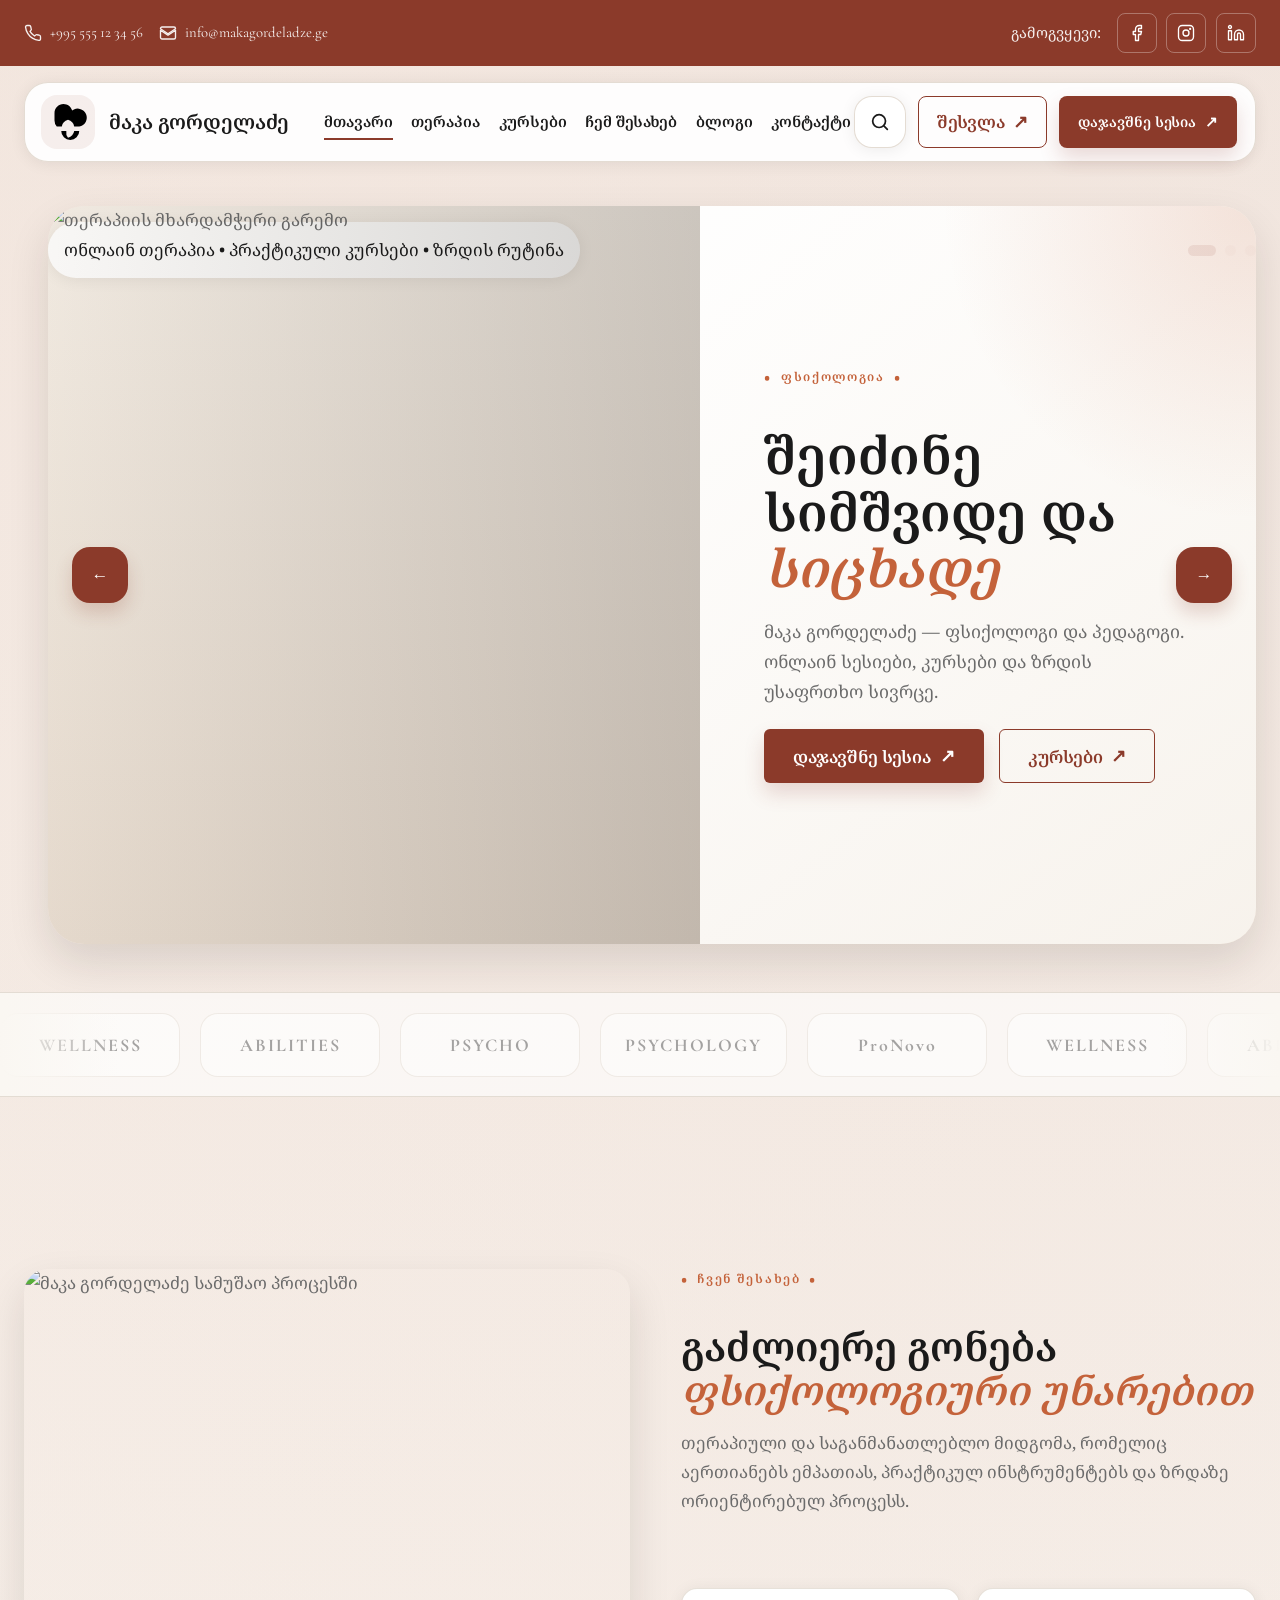
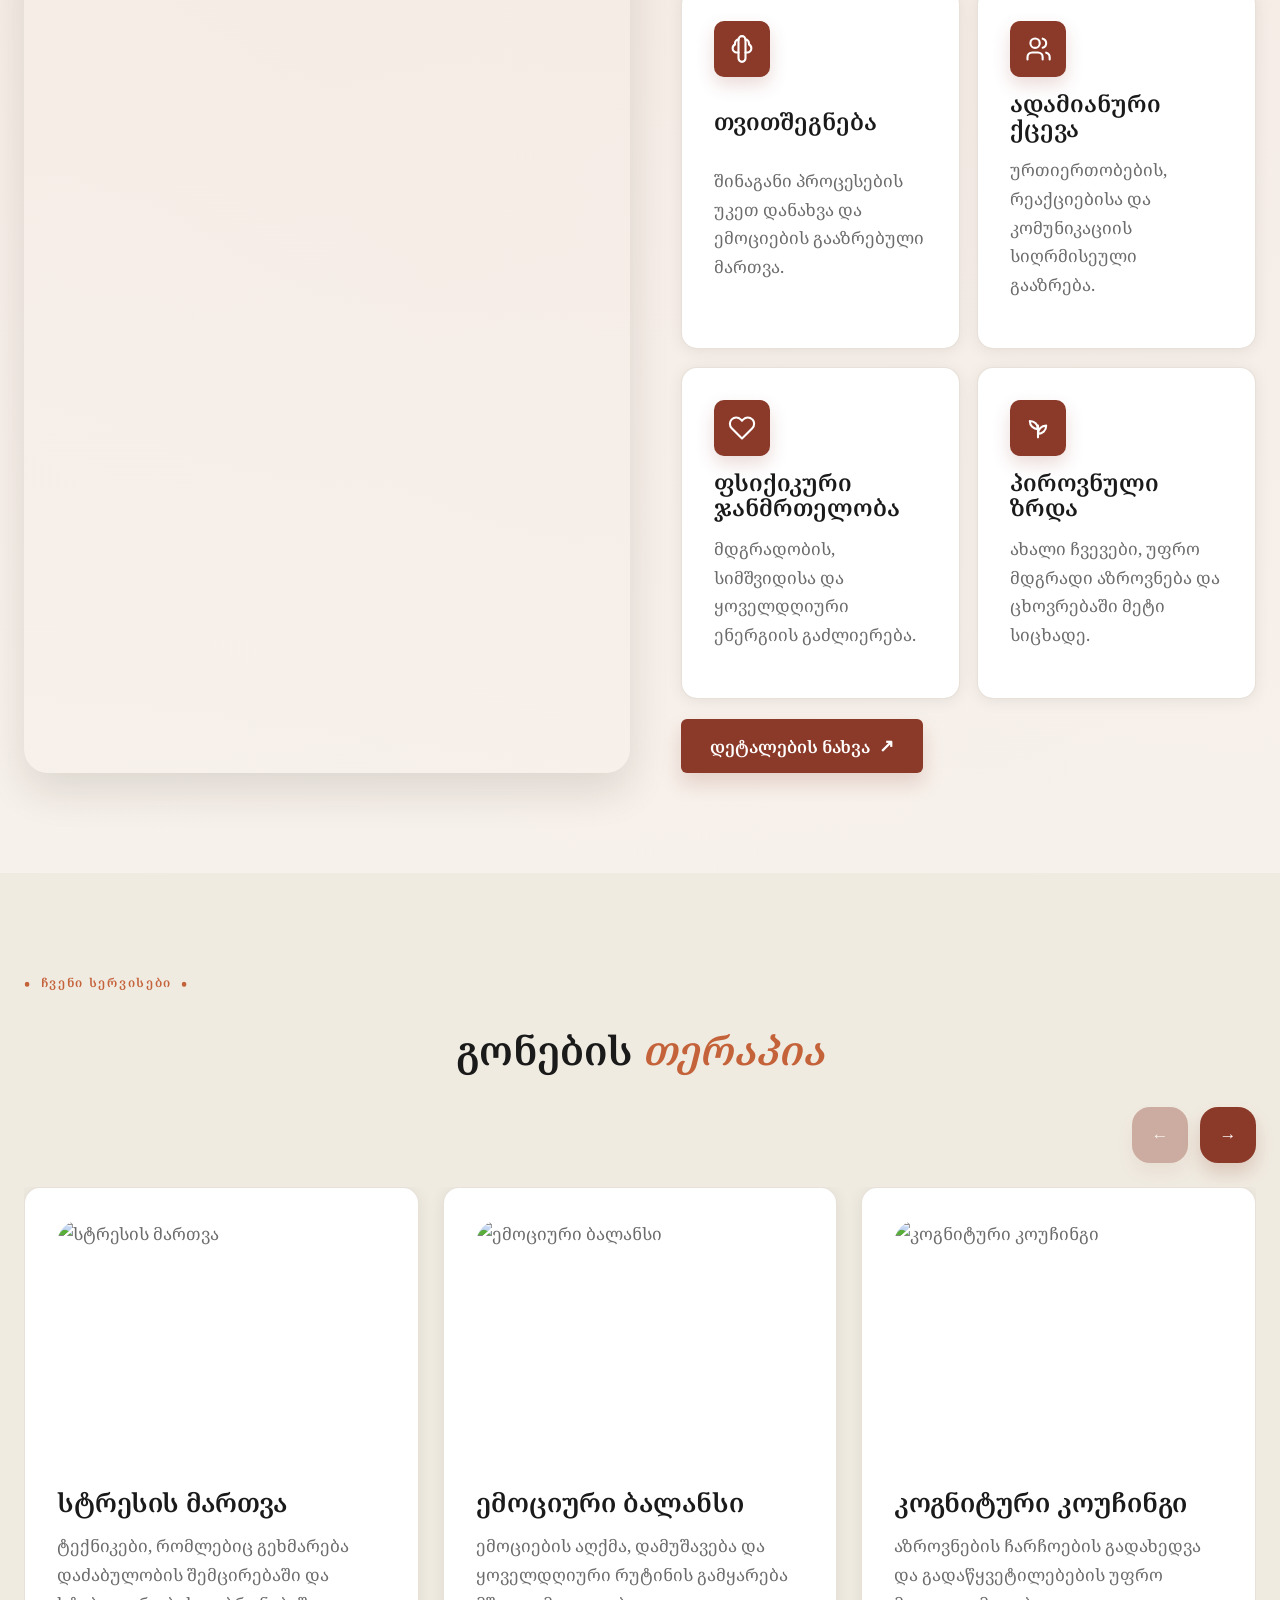
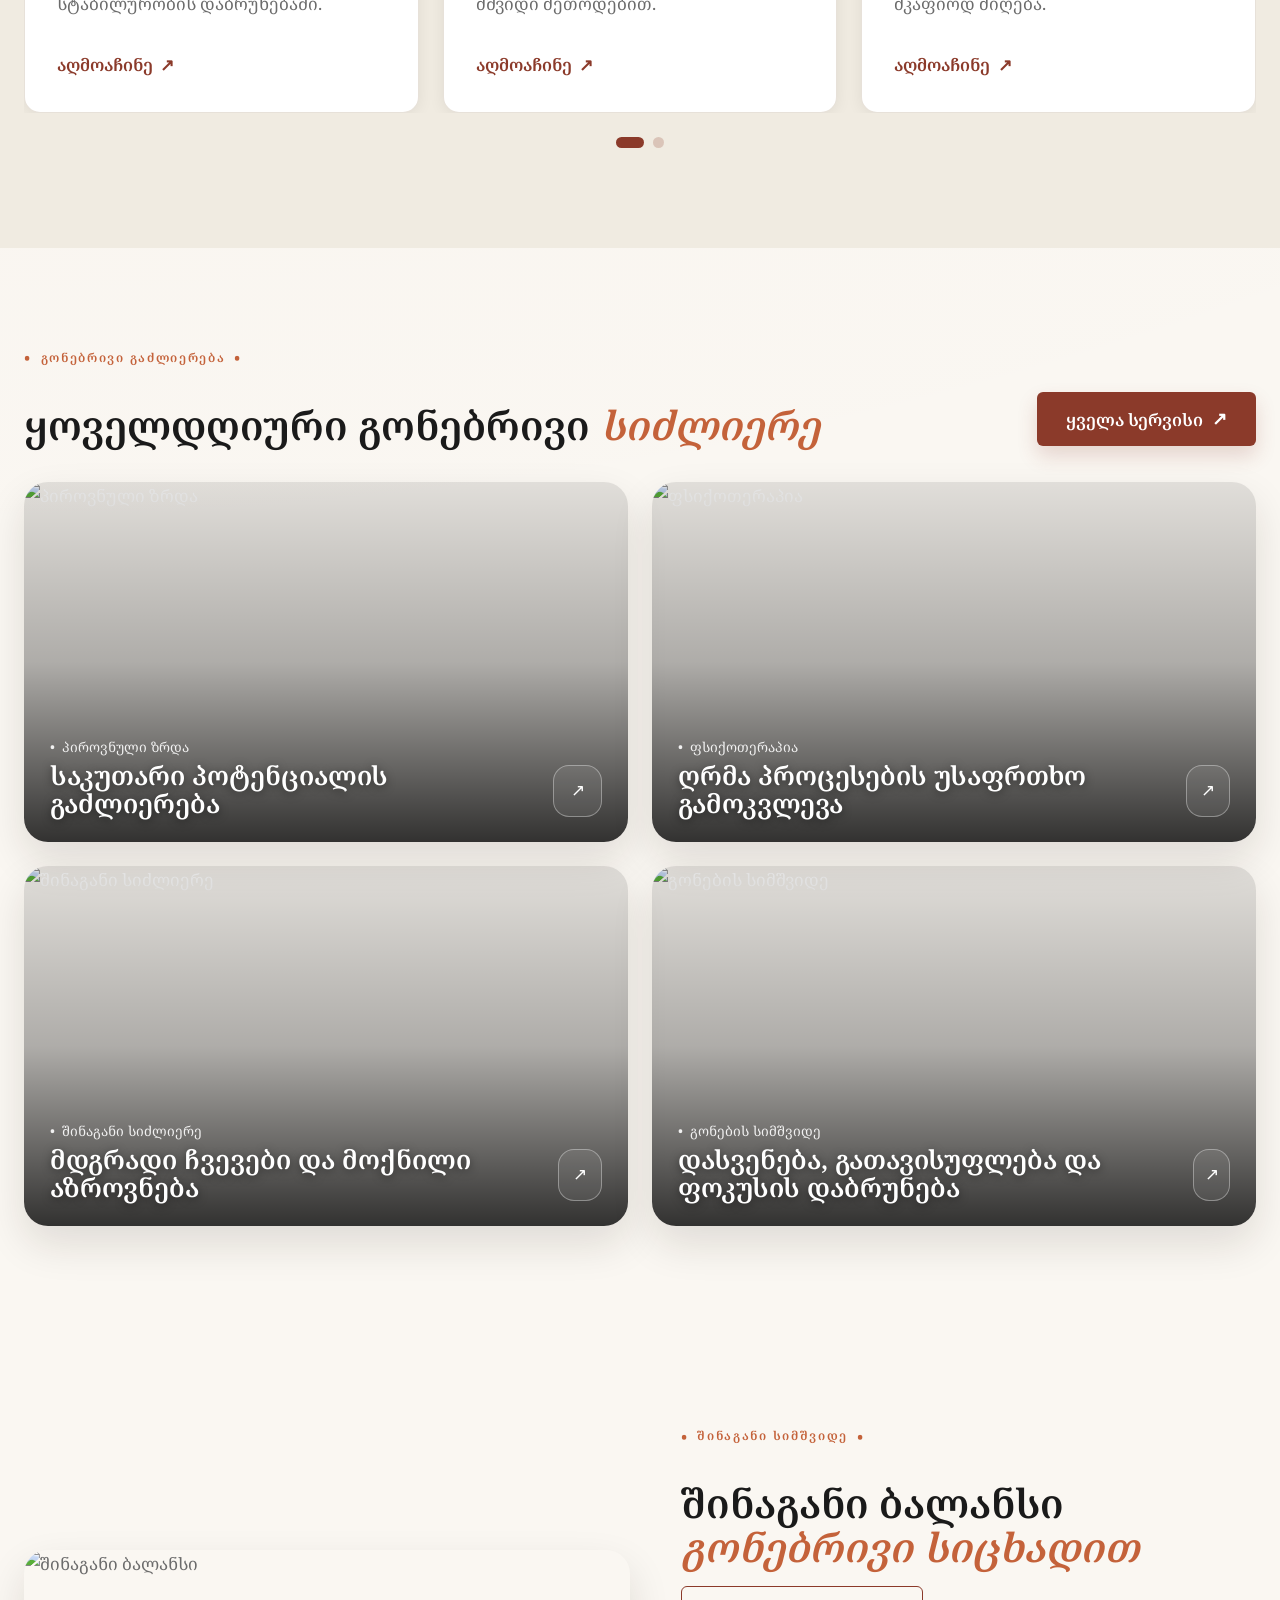
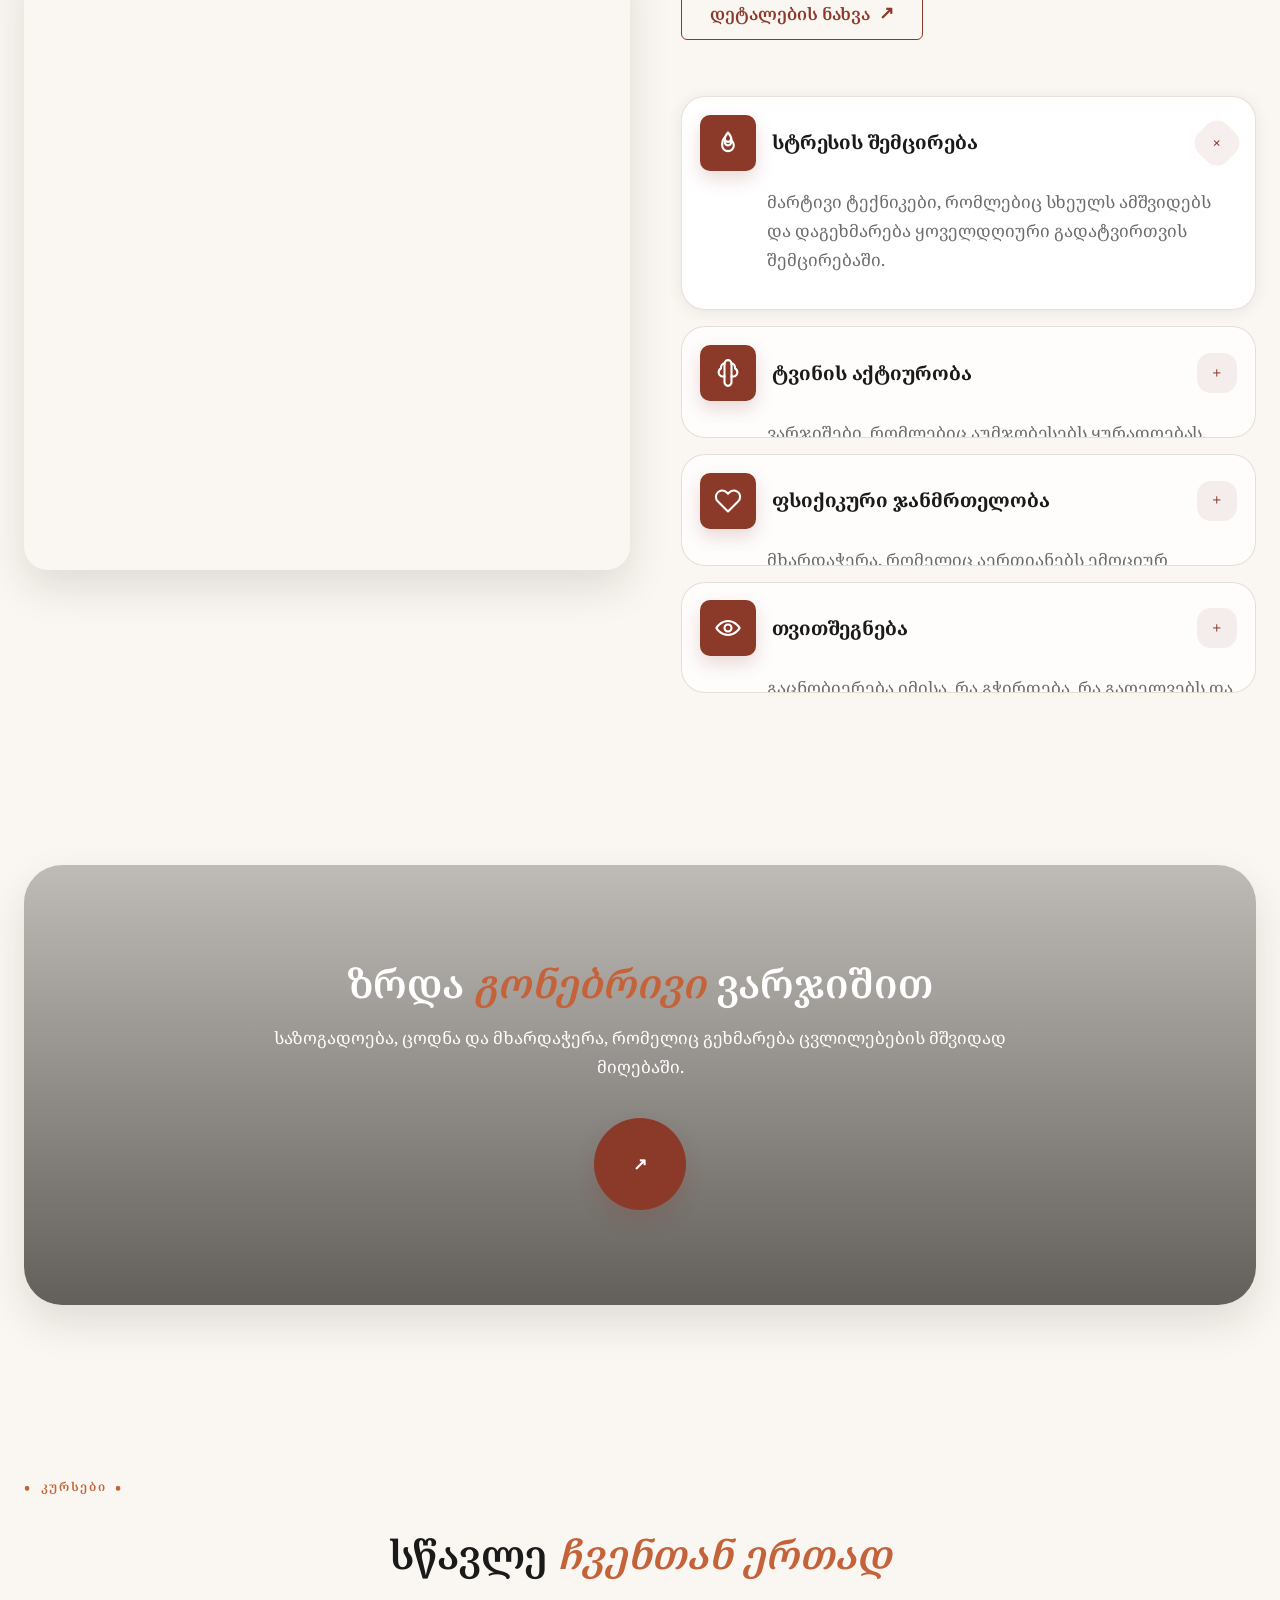
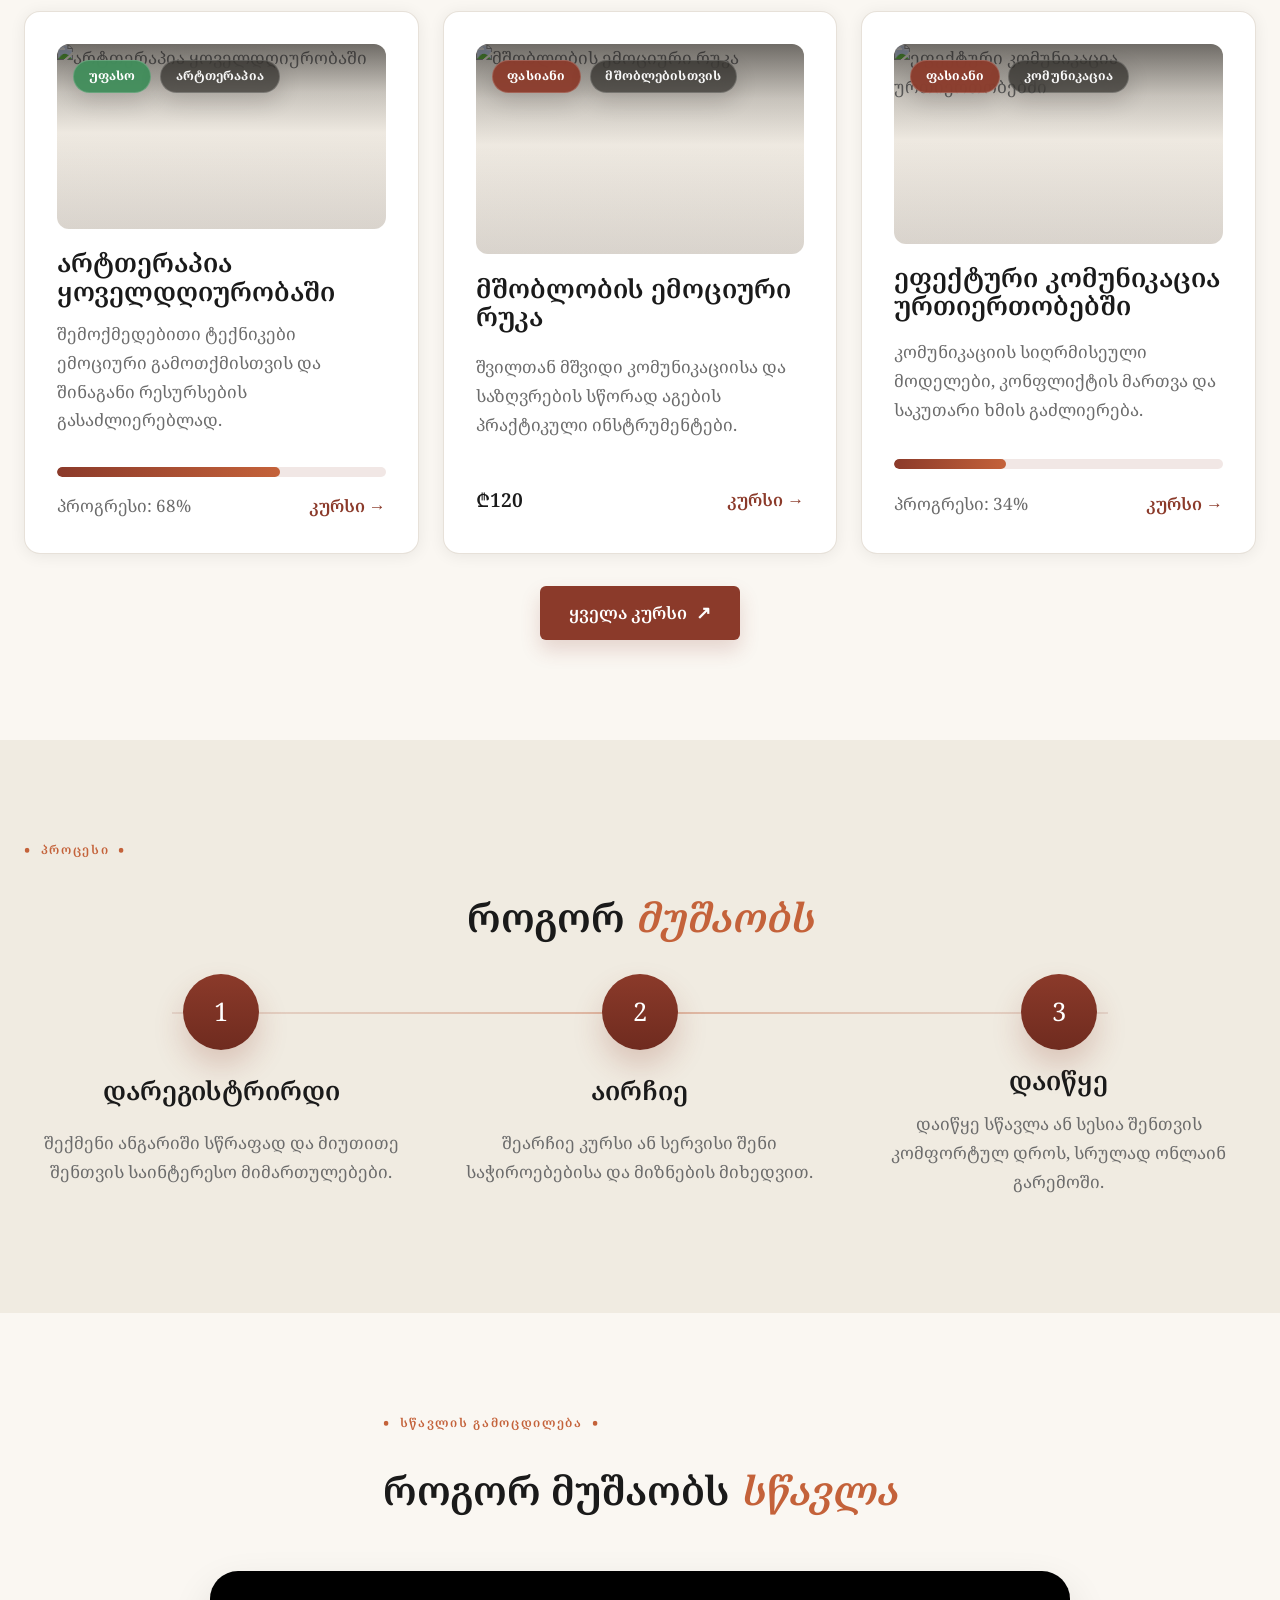
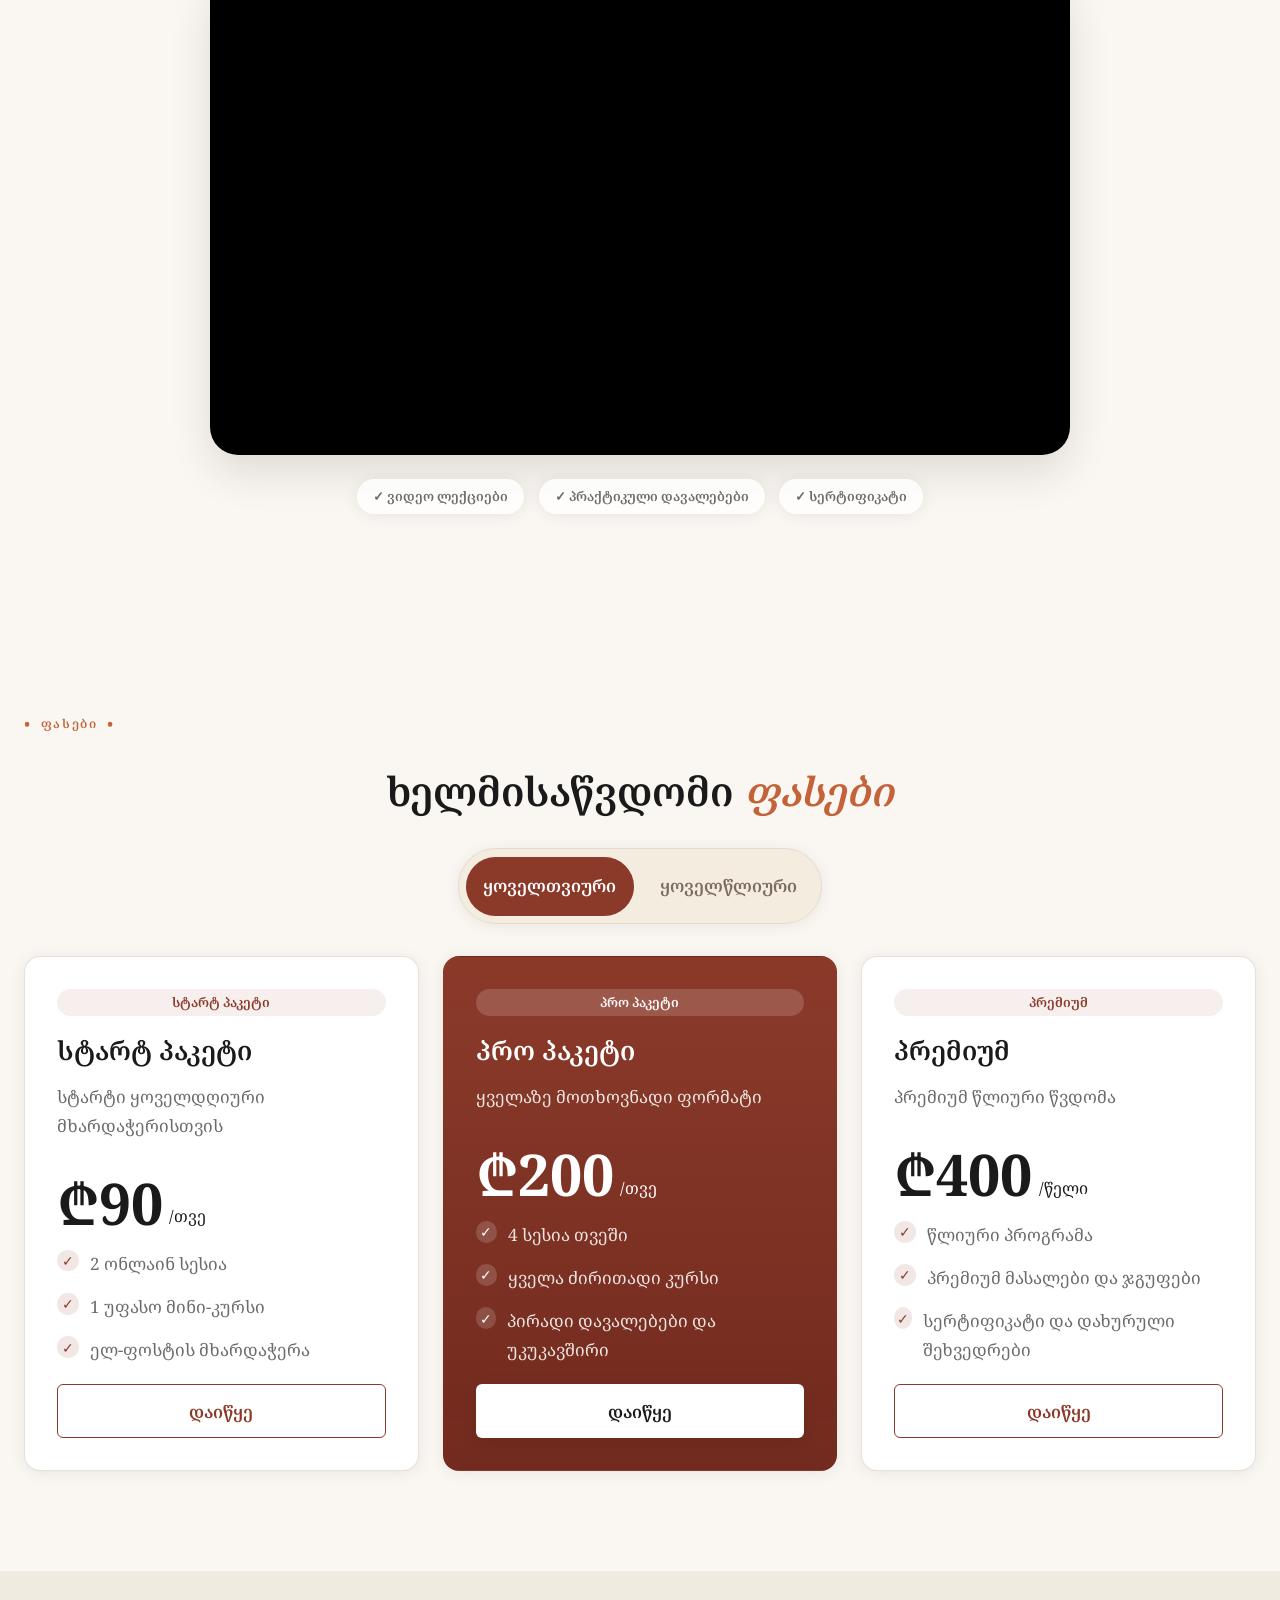
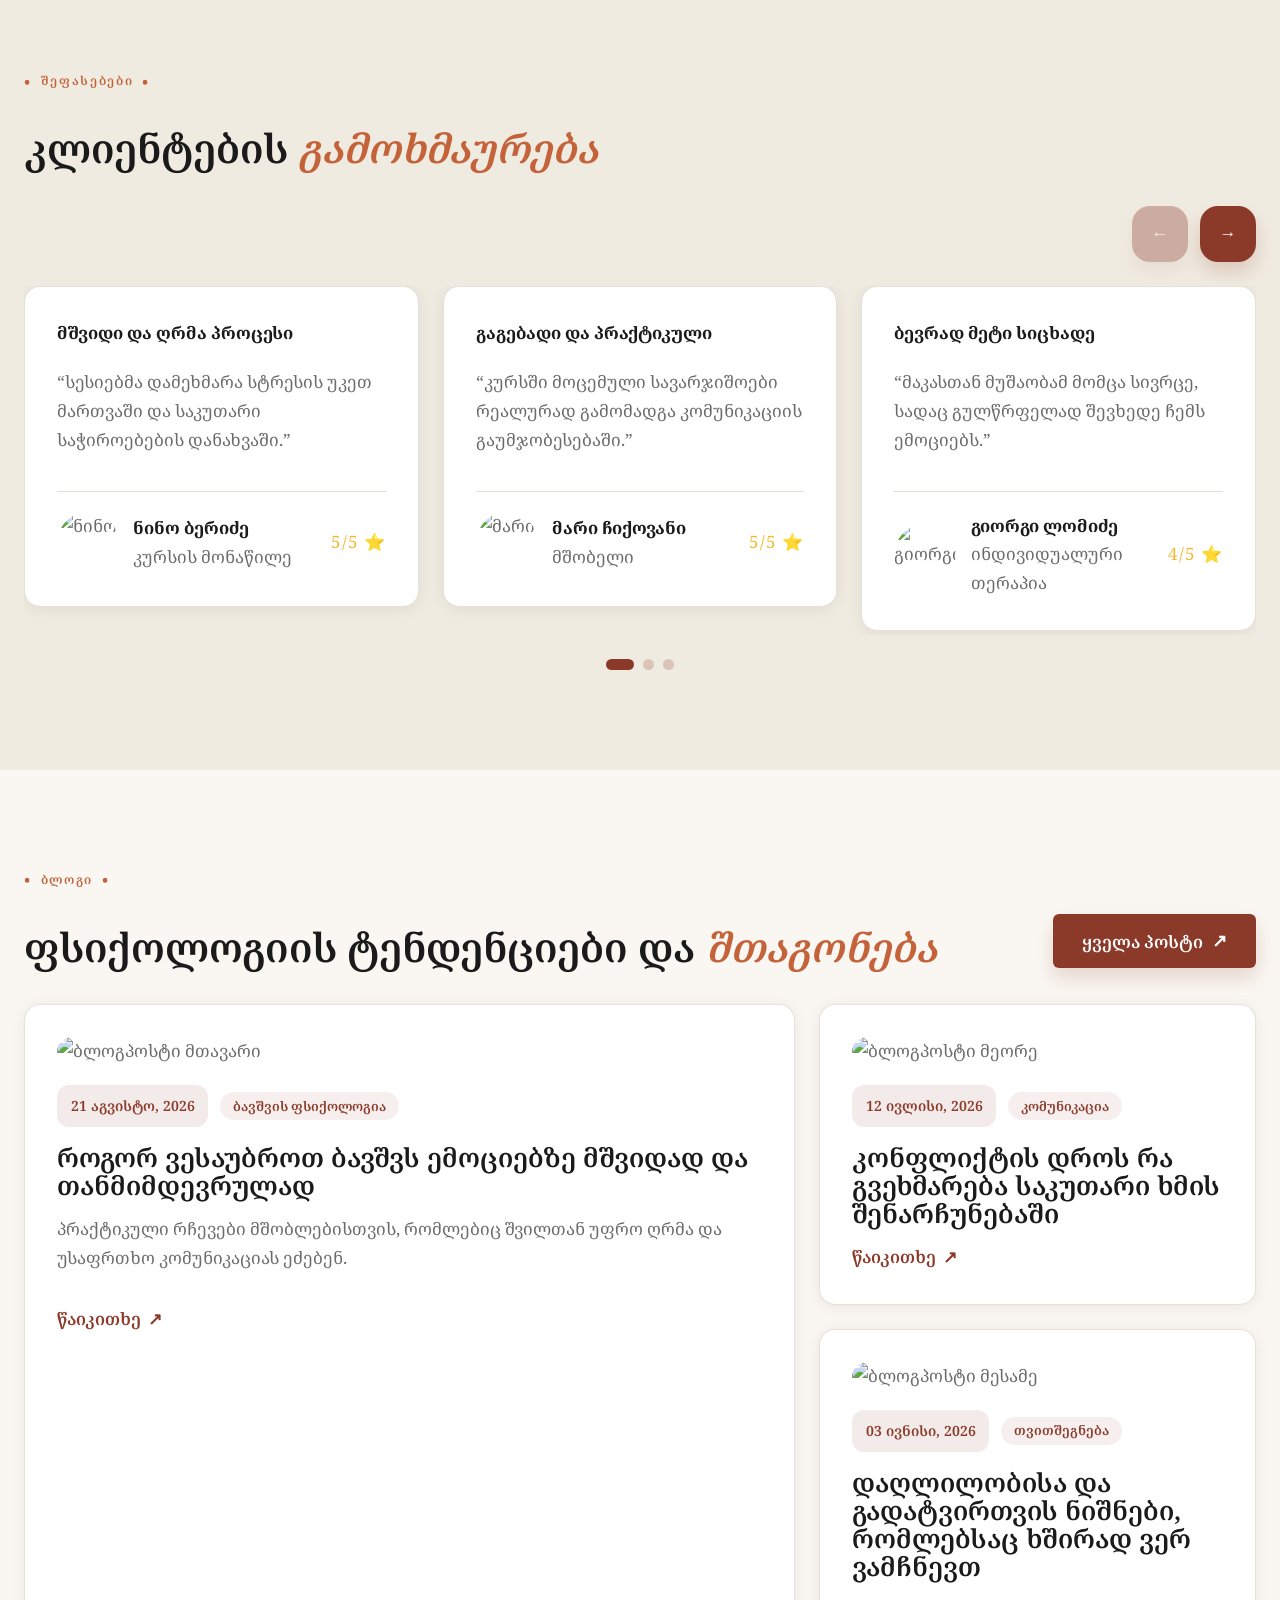
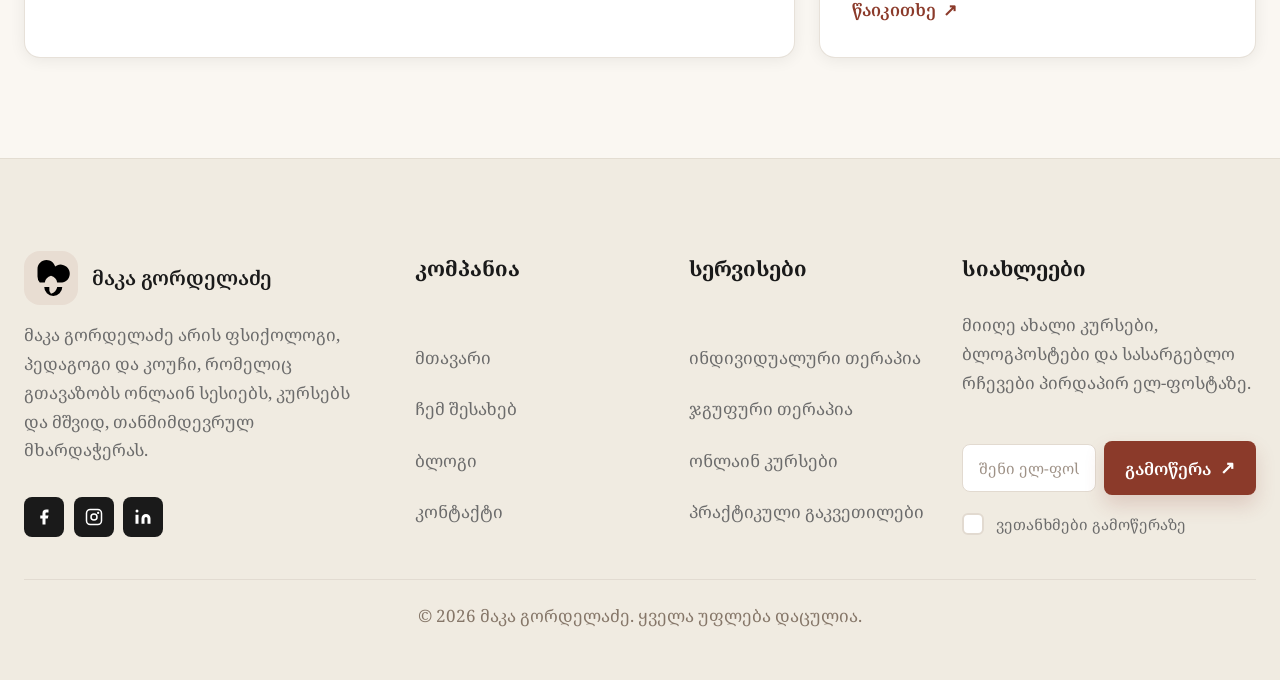
==== commit d616b75e: "Update site imagery and remove retired courses" ====
--- a/index.html
+++ b/index.html
@@ -234,7 +234,7 @@
           </div>
           <div class="service-grid">
             <article class="image-card animate-on-scroll">
-              <div class="image-card__media"><img src="https://images.unsplash.com/photo-1552508744-1696d4464960?w=800&q=80&fit=crop" alt="პიროვნული ზრდა" onerror="this.onerror=null;this.src='https://picsum.photos/seed/mind1/900/600';"></div>
+              <div class="image-card__media"><img src="https://medium.com/the-journal-guide/heres-what-aesthetic-journals-don-t-tell-you-part-ii-25dd1eec38b3" alt="პიროვნული ზრდა" onerror="this.onerror=null;this.src='https://picsum.photos/seed/mind1/900/600';"></div>
               <div class="image-card__footer">
                 <div>
                   <span class="service-grid__eyebrow">პიროვნული ზრდა</span>
@@ -244,7 +244,7 @@
               </div>
             </article>
             <article class="image-card animate-on-scroll">
-              <div class="image-card__media"><img src="https://images.unsplash.com/photo-1573497019940-1c28c88b4f3e?w=800&q=80&fit=crop" alt="ფსიქოთერაპია" onerror="this.onerror=null;this.src='https://picsum.photos/seed/mind2/900/600';"></div>
+              <div class="image-card__media"><img src="https://thumbs.dreamstime.com/b/abstract-natural-scene-capturing-reflections-leafless-tree-branches-distorted-calm-blue-water-gentle-ripples-create-fluid-432266411.jpg?w=992" alt="ფსიქოთერაპია" onerror="this.onerror=null;this.src='https://picsum.photos/seed/mind2/900/600';"></div>
               <div class="image-card__footer">
                 <div>
                   <span class="service-grid__eyebrow">ფსიქოთერაპია</span>
@@ -366,7 +366,7 @@
           <div class="courses-preview__grid">
             <article class="card course-card animate-on-scroll">
               <div class="course-card__image">
-                <img src="https://images.unsplash.com/photo-1460661419201-fd4cecdf8a8b?w=800&q=80&fit=crop" alt="არტთერაპია ყოველდღიურობაში" onerror="this.onerror=null;this.src='https://picsum.photos/seed/arttherapy/400/225';">
+                <img class="optimized-media" src="https://images.pexels.com/photos/6288110/pexels-photo-6288110.jpeg?auto=compress&cs=tinysrgb&w=800" alt="არტთერაპია ყოველდღიურობაში" onerror="this.onerror=null;this.src='https://picsum.photos/seed/fallback/800/500'">
                 <div class="course-card__badge-row">
                   <span class="badge-free">უფასო</span>
                   <span class="badge">არტთერაპია</span>
@@ -384,7 +384,7 @@
             </article>
             <article class="card course-card animate-on-scroll">
               <div class="course-card__image">
-                <img src="https://images.unsplash.com/photo-1536640712-4d4c36ff0e4e?w=800&q=80&fit=crop" alt="მშობლობის ემოციური რუკა" onerror="this.onerror=null;this.src='https://picsum.photos/seed/parentscourse/400/225';">
+                <img class="optimized-media" src="https://images.pexels.com/photos/7447261/pexels-photo-7447261.jpeg?auto=compress&cs=tinysrgb&w=800" alt="მშობლობის ემოციური რუკა" onerror="this.onerror=null;this.src='https://picsum.photos/seed/fallback/800/500'">
                 <div class="course-card__badge-row">
                   <span class="badge-paid">ფასიანი</span>
                   <span class="badge">მშობლებისთვის</span>
@@ -401,7 +401,7 @@
             </article>
             <article class="card course-card animate-on-scroll">
               <div class="course-card__image">
-                <img src="https://images.unsplash.com/photo-1573497620053-ea5300f94f21?w=800&q=80&fit=crop" alt="ეფექტური კომუნიკაცია ურთიერთობებში" onerror="this.onerror=null;this.src='https://picsum.photos/seed/interpersonal/400/225';">
+                <img class="optimized-media" src="https://images.pexels.com/photos/7055274/pexels-photo-7055274.jpeg?auto=compress&cs=tinysrgb&w=800" alt="ეფექტური კომუნიკაცია ურთიერთობებში" onerror="this.onerror=null;this.src='https://picsum.photos/seed/fallback/800/500'">
                 <div class="course-card__badge-row">
                   <span class="badge-paid">ფასიანი</span>
                   <span class="badge">კომუნიკაცია</span>
--- a/css/main.css
+++ b/css/main.css
@@ -115,6 +115,12 @@
   object-fit: cover;
 }
 
+.optimized-media {
+  width: 100%;
+  object-fit: cover;
+  border-radius: 12px;
+}
+
 a {
   color: inherit;
   text-decoration: none;
@@ -1929,7 +1935,7 @@
 .course-card__image {
   position: relative;
   overflow: hidden;
-  border-radius: 24px;
+  border-radius: 12px;
   isolation: isolate;
   background: linear-gradient(180deg, rgba(240, 235, 225, 0.92), rgba(226, 218, 208, 0.72));
 }
@@ -1947,7 +1953,8 @@
 .course-card__image img {
   width: 100%;
   aspect-ratio: 16 / 9;
-  border-radius: inherit;
+  border-radius: 12px;
+  object-fit: cover;
 }
 
 .course-card__badge-row {
@@ -2657,12 +2664,24 @@
 .page-hero--therapy {
   background-image:
     linear-gradient(180deg, rgba(18, 14, 12, 0.46), rgba(18, 14, 12, 0.62)),
-    url("https://images.unsplash.com/photo-1573497019940-1c28c88b4f3e?w=800&q=80&fit=crop"),
-    url("https://picsum.photos/seed/psychotherapy2026/1400/600");
+    url("https://images.pexels.com/photos/36729385/pexels-photo-36729385.jpeg?auto=compress&cs=tinysrgb&w=1400"),
+    url("https://picsum.photos/seed/fallback/1400/700");
   background-size: cover;
   background-position: center;
   border-radius: 0 0 34px 34px;
   overflow: hidden;
+}
+
+.therapy-type-card__image {
+  overflow: hidden;
+  border-radius: 12px;
+}
+
+.therapy-type-card__image img {
+  width: 100%;
+  aspect-ratio: 16 / 9;
+  border-radius: 12px;
+  object-fit: cover;
 }
 
 .page-hero--contact {
@@ -3781,7 +3800,7 @@
 .course-catalog-card__media {
   position: relative;
   overflow: hidden;
-  border-radius: 22px;
+  border-radius: 12px;
   isolation: isolate;
   background: linear-gradient(180deg, rgba(240, 235, 225, 0.92), rgba(226, 218, 208, 0.72));
 }
@@ -3789,7 +3808,8 @@
 .course-catalog-card__media img {
   width: 100%;
   aspect-ratio: 16 / 9;
-  border-radius: inherit;
+  border-radius: 12px;
+  object-fit: cover;
 }
 
 .course-catalog-card__badges {
@@ -4106,7 +4126,8 @@
 .purchase-card img {
   width: 100%;
   aspect-ratio: 16 / 9;
-  border-radius: 22px;
+  border-radius: 12px;
+  object-fit: cover;
 }
 
 .purchase-card__price {
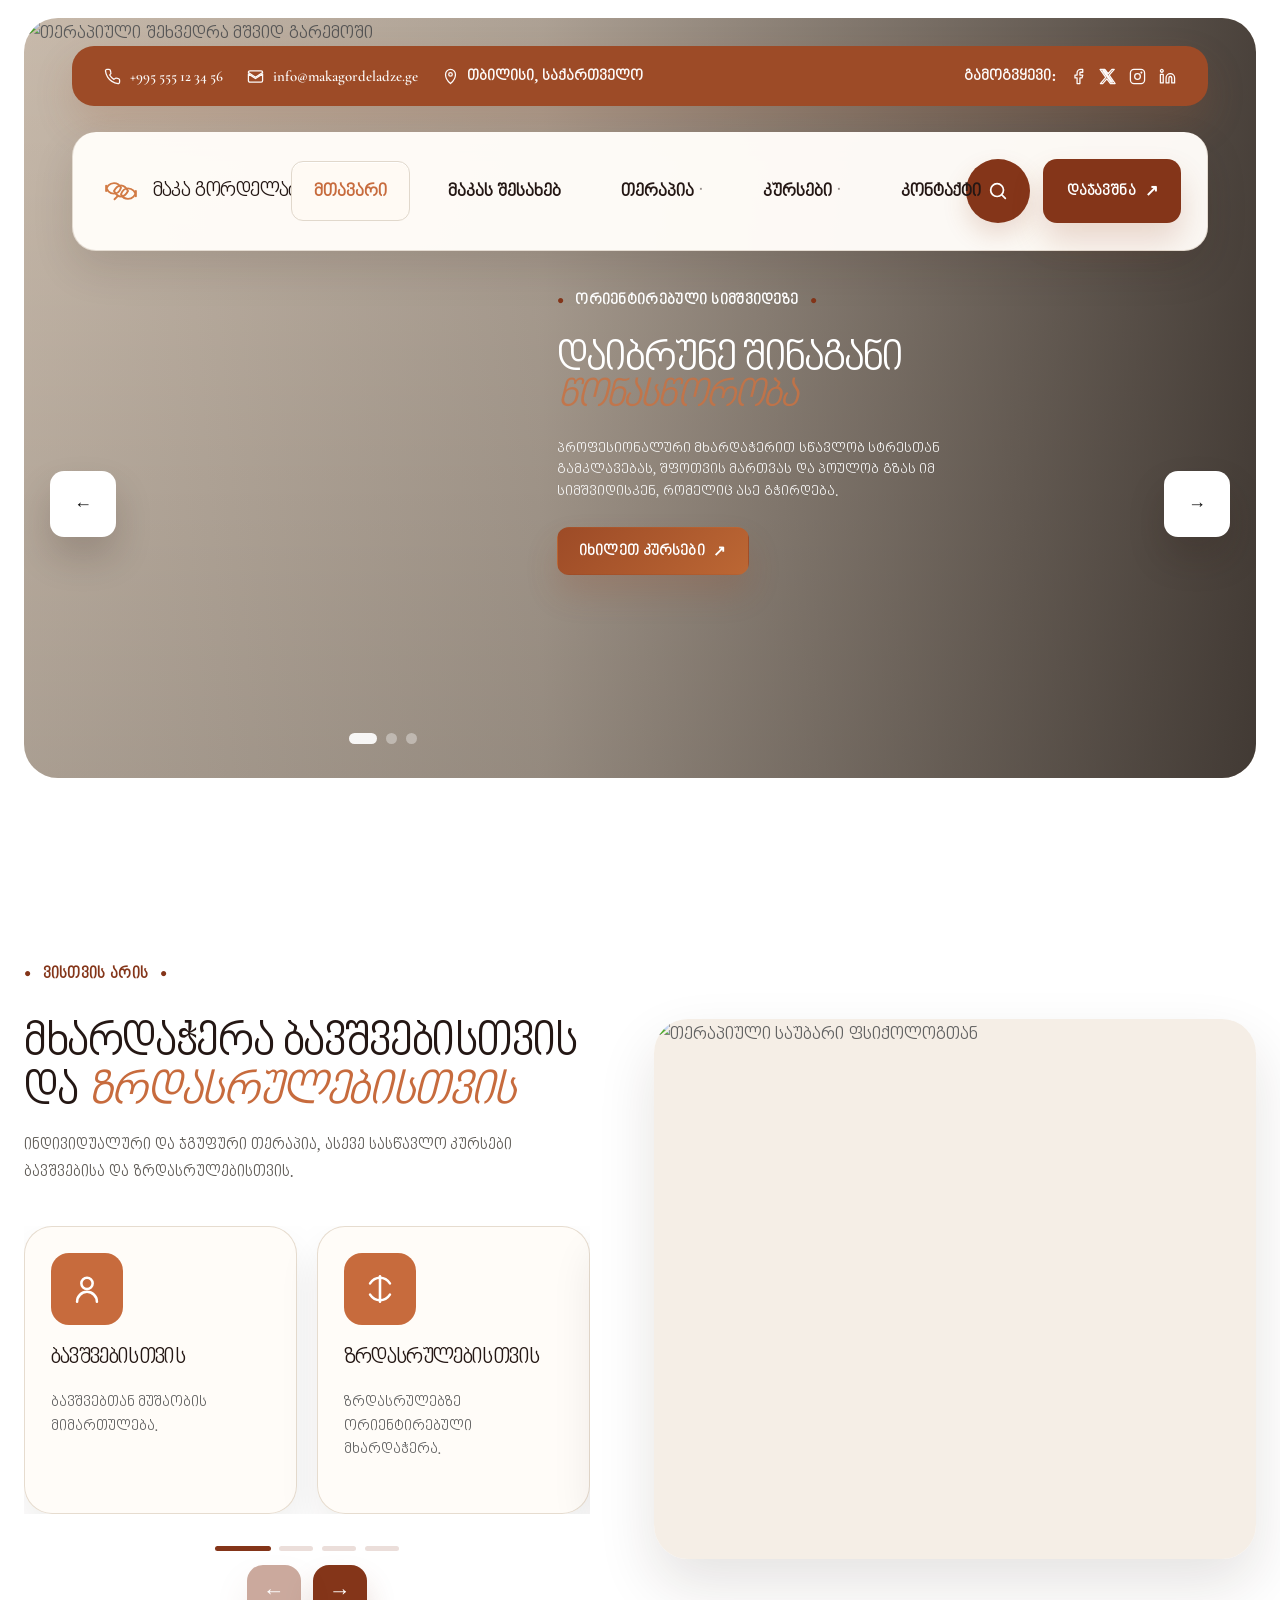
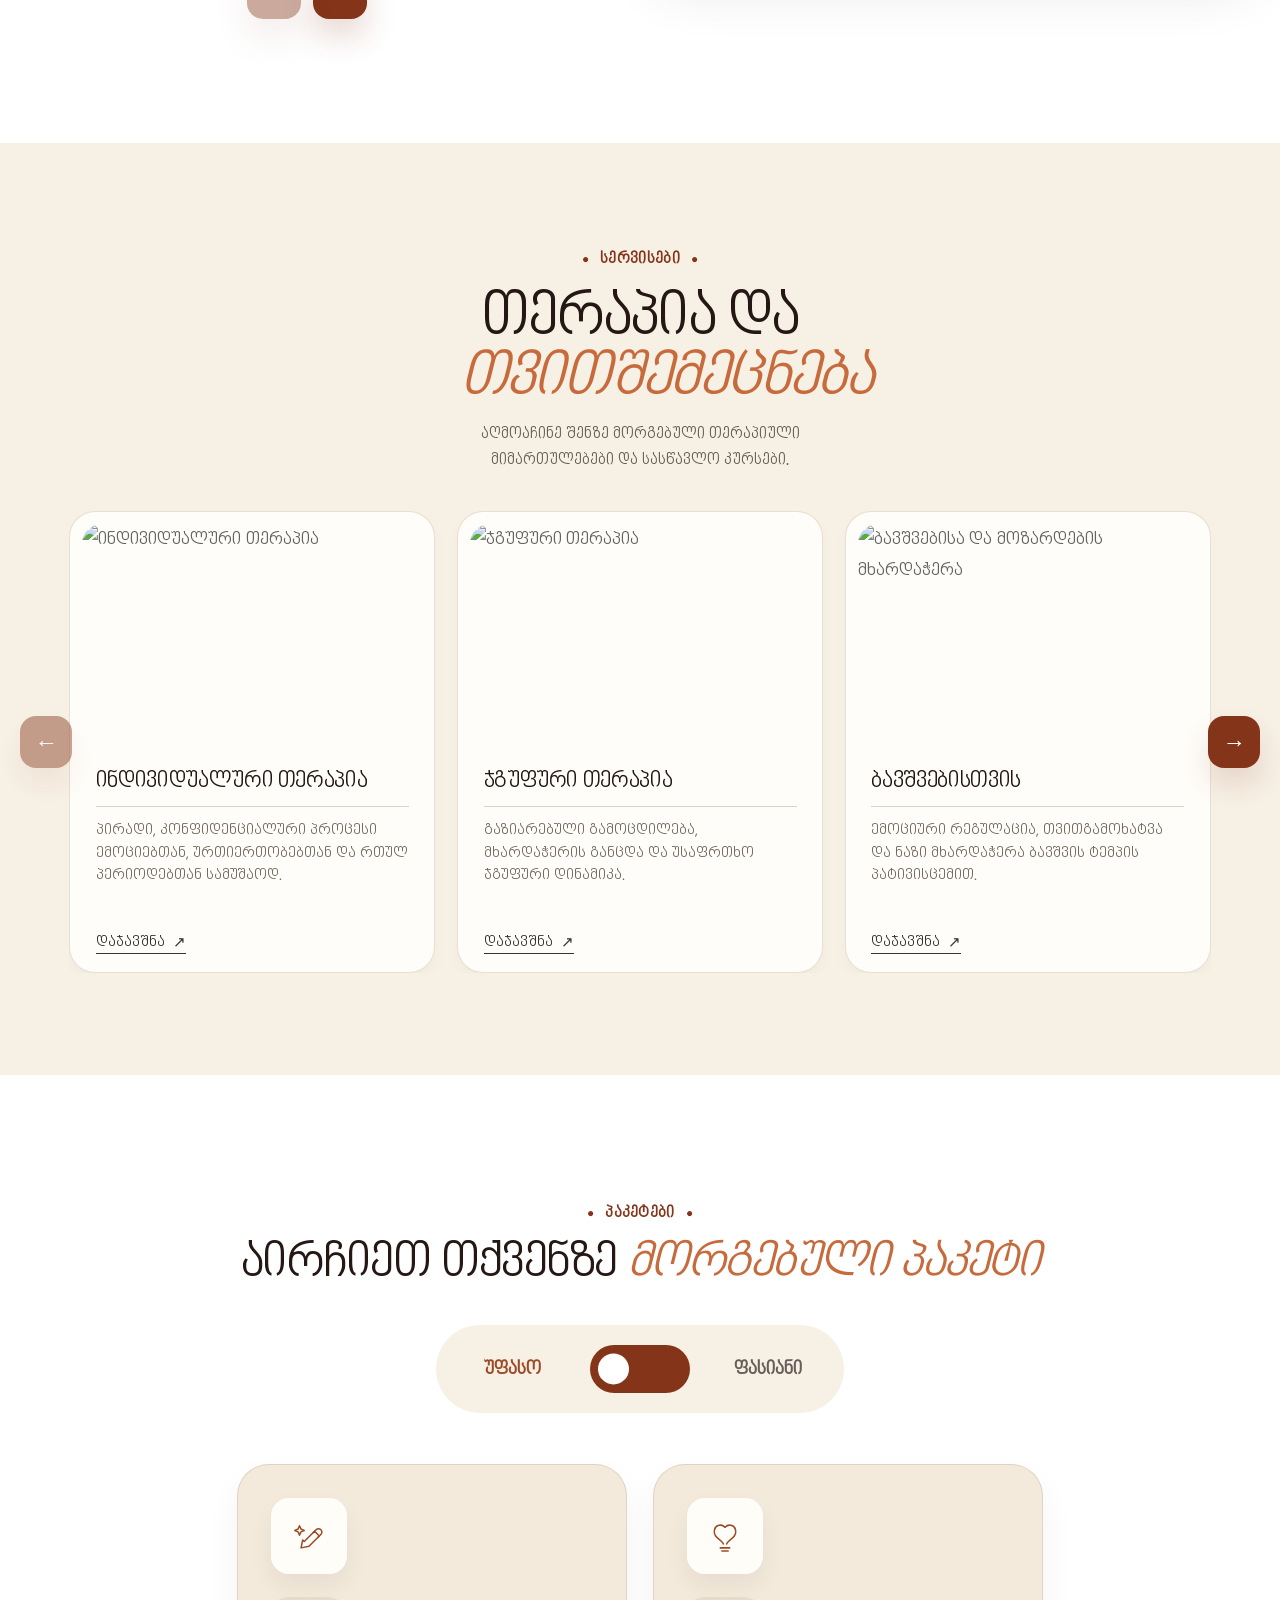
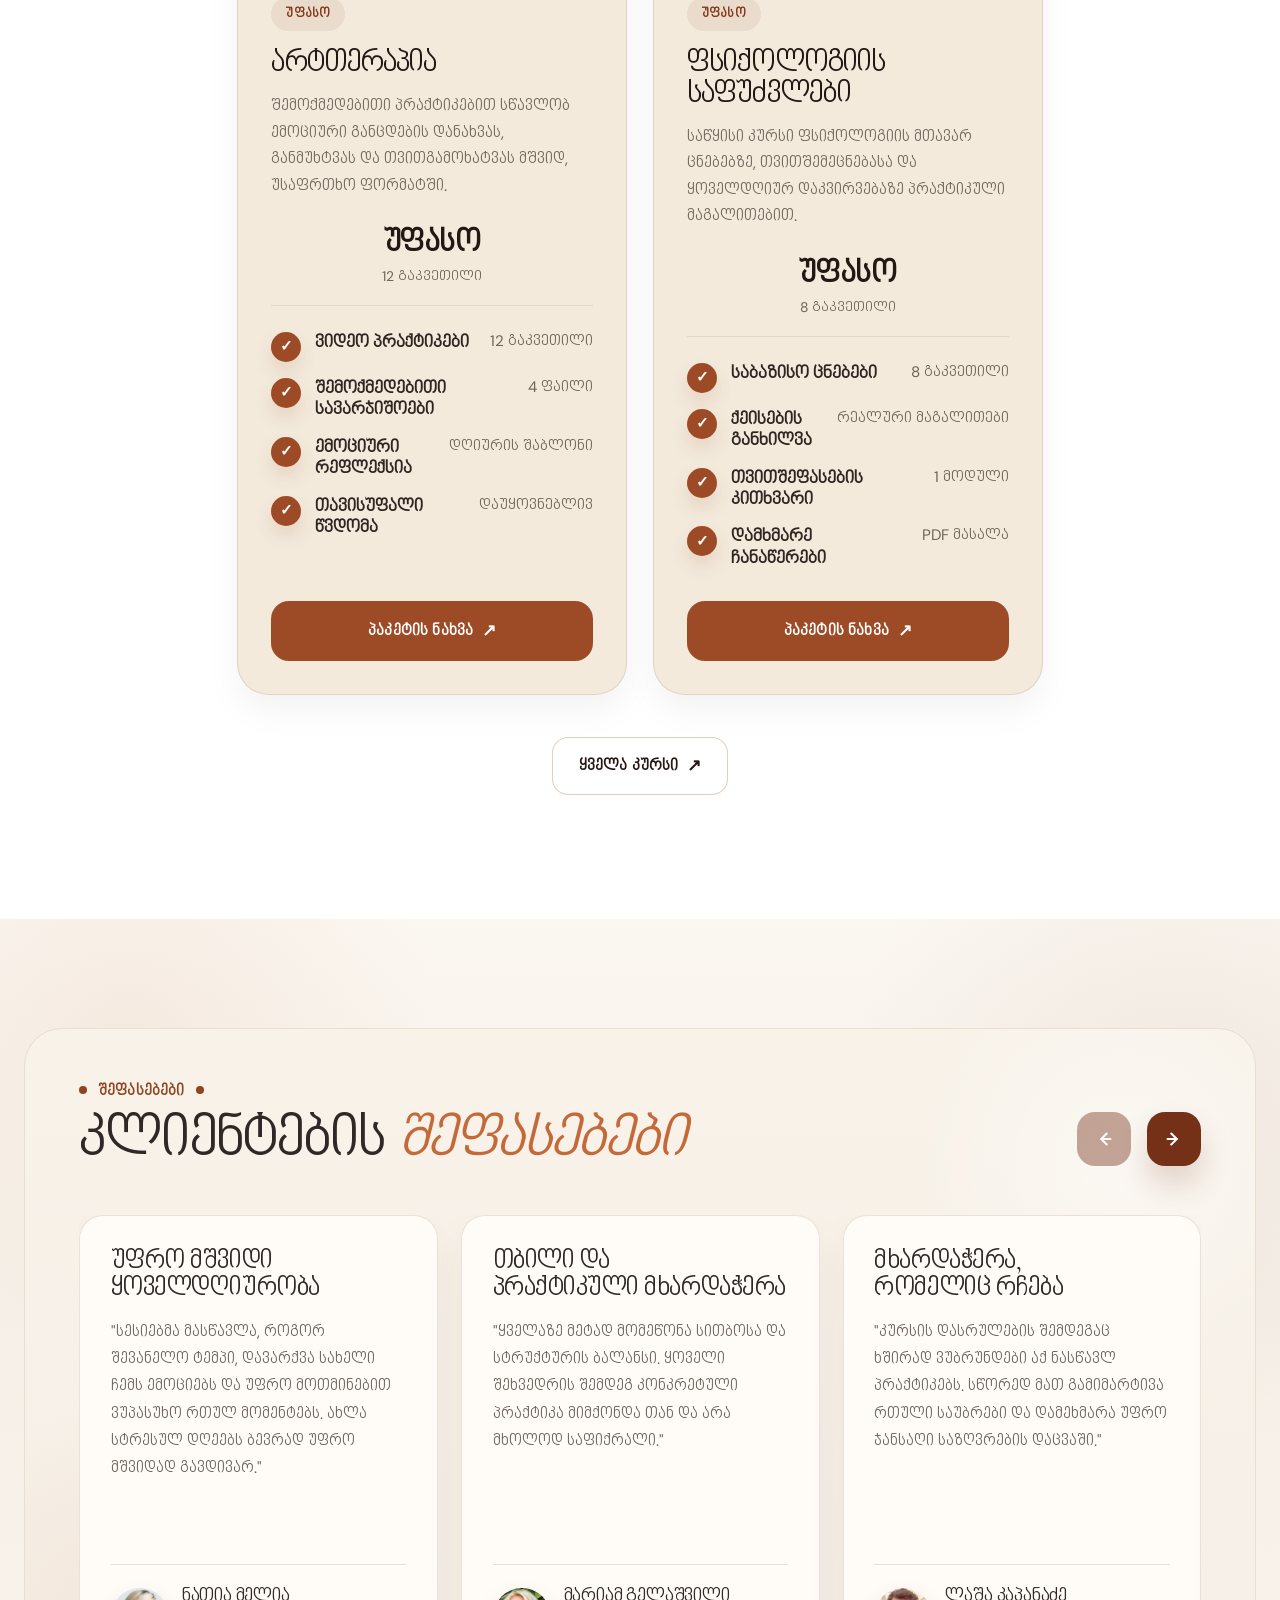
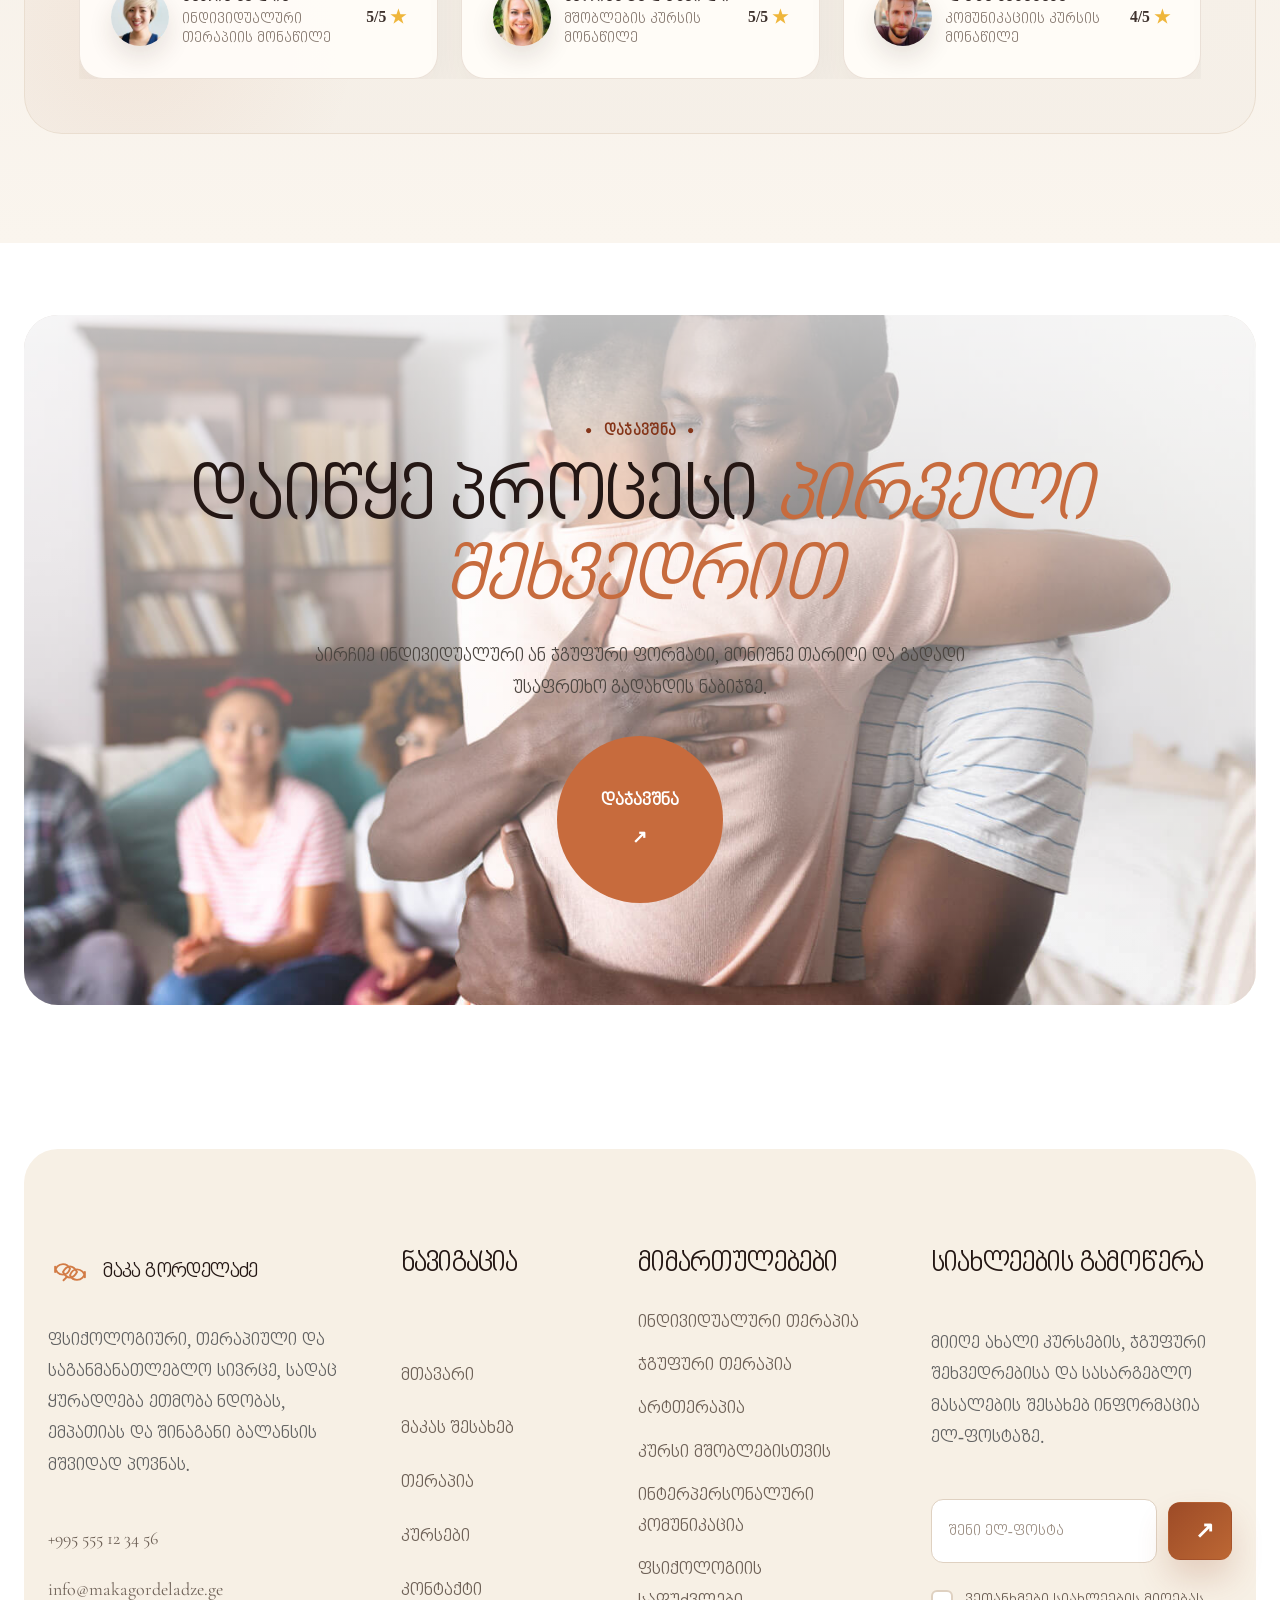
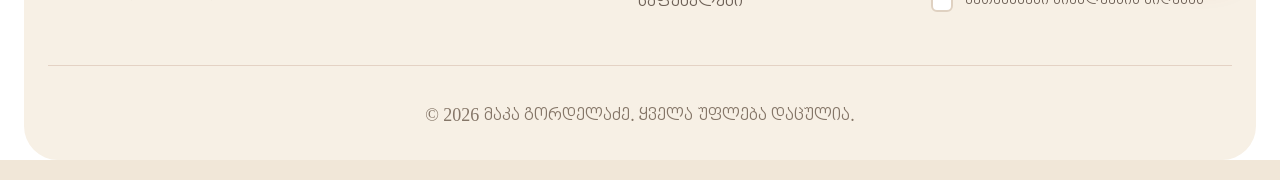
==== commit dd3902f2: "Refine core site UI, auth flows, courses, and Maka profile" ====
--- a/index.html
+++ b/index.html
@@ -6,37 +6,37 @@
     <title>მაკა გორდელაძე | ფსიქოლოგია, თერაპია და კურსები</title>
     <meta
       name="description"
-      content="მაკა გორდელაძე — ფსიქოლოგი, პედაგოგი და კოუჩი. ონლაინ თერაპია, სასწავლო კურსები, პიროვნული ზრდა და გონებრივი სიმშვიდე."
+      content="მაკა გორდელაძე — ფსიქოლოგი. ინდივიდუალური და ჯგუფური თერაპია, პრაქტიკული კურსები და მშვიდი სივრცე პიროვნული განვითარებისთვის."
     >
     <link rel="stylesheet" href="css/main.css">
     <link rel="stylesheet" href="css/components.css">
+    <link rel="stylesheet" href="css/redesign.css">
     <script src="js/main.js" defer></script>
     <script src="js/auth.js" defer></script>
   </head>
   <body data-page="home">
-    <div data-site-header></div>
-
-    <main data-homepage>
+    <main class="homepage-redesign" data-homepage>
       <section class="section-sm home-hero" id="home">
         <div class="container">
-          <div class="hero-slider animate-on-scroll" data-hero-slider>
+          <div class="hero-slider" data-hero-slider>
             <div class="hero-slider__frame">
+              <div data-site-header></div>
+
               <article class="hero-slide is-active" data-hero-slide>
                 <div class="hero-slide__media">
-                  <img src="https://picsum.photos/seed/therapy1/1400/700" alt="თერაპიის მხარდამჭერი გარემო">
+                  <img src="https://images.pexels.com/photos/6712718/pexels-photo-6712718.jpeg" alt="თერაპიული შეხვედრა მშვიდ გარემოში">
                 </div>
                 <div class="hero-slide__content">
                   <div class="hero-slide__panel">
-                    <span class="section-label">ფსიქოლოგია</span>
+                    <span class="section-label">ორიენტირებული სიმშვიდეზე</span>
                     <div class="hero-slide__title">
-                      <h1><span>შეიძინე სიმშვიდე და</span> <em>სიცხადე</em></h1>
+                      <h1><span>დაიბრუნე <br class="mobile-hero-break">შინაგანი</span> <em>წონასწორობა</em></h1>
                     </div>
                     <p class="hero-slide__summary lead">
-                      მაკა გორდელაძე — ფსიქოლოგი და პედაგოგი. ონლაინ სესიები, კურსები და ზრდის უსაფრთხო სივრცე.
+                    პროფესიონალური მხარდაჭერით სწავლობ სტრესთან გამკლავებას, შფოთვის მართვას და პოულობ გზას იმ სიმშვიდისკენ, რომელიც ასე გჭირდება.
                     </p>
                     <div class="hero-slide__actions">
-                      <a class="btn btn-primary" href="therapy.html">დაჯავშნე სესია <span class="btn-arrow">↗</span></a>
-                      <a class="btn btn-outline" href="courses.html">კურსები <span class="btn-arrow">↗</span></a>
+                      <a class="btn btn-primary" href="courses.html">იხილეთ კურსები <span class="btn-arrow">↗</span></a>
                     </div>
                   </div>
                 </div>
@@ -44,20 +44,19 @@
 
               <article class="hero-slide" data-hero-slide>
                 <div class="hero-slide__media">
-                  <img src="https://picsum.photos/seed/therapy2/1400/700" alt="ფსიქოლოგიური საუბარი მშვიდ სივრცეში">
+                  <img src="https://images.pexels.com/photos/7699488/pexels-photo-7699488.jpeg" alt="უსაფრთხო თერაპიული დიალოგი">
                 </div>
                 <div class="hero-slide__content">
                   <div class="hero-slide__panel">
-                    <span class="section-label">განვითარება</span>
+                    <span class="section-label">ფოკუსი ემოციურ თავისუფლებაზე</span>
                     <div class="hero-slide__title">
-                      <h1><span>გააძლიერე საკუთარი</span> <em>გონება</em></h1>
+                      <h1><span>შინაგანი</span> <em>ცვლილების გზა</em></h1>
                     </div>
                     <p class="hero-slide__summary lead">
-                      ინდივიდუალური სესიები, ჯგუფური მხარდაჭერა და პრაქტიკული სავარჯიშოები, რომლებიც ყოველდღიურ ცხოვრებაში იმუშავებს.
+                    ფსიქოლოგთან მუშაობა გეხმარება უკეთ გაიცნო საკუთარი თავი, გააძლიერო ემოციური გამძლეობა და უფრო გაცნობიერებული გადაწყვეტილებები მიიღო ყოველდღიურ ცხოვრებაში.
                     </p>
                     <div class="hero-slide__actions">
-                      <a class="btn btn-primary" href="#services">სერვისების ნახვა <span class="btn-arrow">↗</span></a>
-                      <a class="btn btn-outline" href="#about">ვრცლად <span class="btn-arrow">↗</span></a>
+                      <a class="btn btn-primary" href="courses.html">იხილეთ კურსები <span class="btn-arrow">↗</span></a>
                     </div>
                   </div>
                 </div>
@@ -65,20 +64,19 @@
 
               <article class="hero-slide" data-hero-slide>
                 <div class="hero-slide__media">
-                  <img src="https://picsum.photos/seed/therapy3/1400/700" alt="სწავლა და პიროვნული ზრდა">
+                  <img src="https://images.pexels.com/photos/23495758/pexels-photo-23495758.jpeg" alt="ფსიქოლოგიური სწავლა და მხარდაჭერა">
                 </div>
                 <div class="hero-slide__content">
                   <div class="hero-slide__panel">
-                    <span class="section-label">სწავლა</span>
+                    <span class="section-label">სწავლა და პრაქტიკა</span>
                     <div class="hero-slide__title">
-                      <h1><span>ისწავლე, გაიზარდე და</span> <em>გაამყარე თავი</em></h1>
+                      <h1><span>მოსმენა <br class="mobile-hero-break">რომელიც</span> <em>გეხმარება</em></h1>
                     </div>
                     <p class="hero-slide__summary lead">
-                      კურსები მშობლებისთვის, კომუნიკაციისთვის, არტთერაპიისთვის და თვითშეგნების გასაძლიერებლად.
+                      ინდივიდუალური პროცესი გეხმარება უკეთ გაიგო საკუთარი ემოციები, ურთიერთობები და ყოველდღიური გამოწვევები.
                     </p>
                     <div class="hero-slide__actions">
-                      <a class="btn btn-primary" href="courses.html">კურსების ნახვა <span class="btn-arrow">↗</span></a>
-                      <a class="btn btn-outline" href="#pricing">ფასები <span class="btn-arrow">↗</span></a>
+                      <a class="btn btn-primary" href="courses.html">იხილეთ კურსები <span class="btn-arrow">↗</span></a>
                     </div>
                   </div>
                 </div>
@@ -89,7 +87,7 @@
                 <button class="slider-arrow" type="button" aria-label="შემდეგი სლაიდი" data-hero-next>→</button>
               </div>
               <div class="hero-slider__footer">
-                <div class="hero-slider__note">ონლაინ თერაპია • პრაქტიკული კურსები • ზრდის რუტინა</div>
+                <div class="hero-slider__note">ბავშვებისთვის • ზრდასრულებისთვის • ონლაინ კურსები • დაჯავშნა</div>
                 <div class="slider-dots" data-hero-dots></div>
               </div>
             </div>
@@ -97,574 +95,779 @@
         </div>
       </section>
 
-      <section class="section-sm">
-        <div class="partners-band">
-          <div class="partners-band__track">
-            <div class="partner-logo">WELLNESS</div>
-            <div class="partner-logo">ABILITIES</div>
-            <div class="partner-logo">PSYCHO</div>
-            <div class="partner-logo">PSYCHOLOGY</div>
-            <div class="partner-logo">ProNovo</div>
-            <div class="partner-logo">WELLNESS</div>
-            <div class="partner-logo">ABILITIES</div>
-            <div class="partner-logo">PSYCHO</div>
-            <div class="partner-logo">PSYCHOLOGY</div>
-            <div class="partner-logo">ProNovo</div>
-            <div class="partner-logo">WELLNESS</div>
-            <div class="partner-logo">ABILITIES</div>
+      <section class="section home-audience" id="about">
+        <div class="container">
+          <div class="audience-layout">
+            <div class="audience-copy">
+              <div class="section-heading">
+                <span class="section-label">ვისთვის არის</span>
+                <h2><span class="audience-heading-line">მხარდაჭერა</span> <span class="audience-heading-line">ბავშვებისთვის და</span> <em class="audience-heading-line">ზრდასრულებისთვის</em></h2>
+                <p>
+                  ინდივიდუალური და ჯგუფური თერაპია, ასევე სასწავლო კურსები ბავშვებისა და ზრდასრულებისთვის.
+                </p>
+              </div>
+
+              <div class="audience-grid audience-grid--mobile">
+                <article class="audience-card">
+                  <span class="icon-box">
+                    <svg viewBox="0 0 24 24" aria-hidden="true">
+                      <path d="M12 12a4 4 0 1 0 0-8 4 4 0 0 0 0 8z"></path>
+                      <path d="M5 21a7 7 0 0 1 14 0"></path>
+                    </svg>
+                  </span>
+                  <h3>ბავშვებისთვის</h3>
+                  <p>ბავშვებთან მუშაობის მიმართულება.</p>
+                </article>
+
+                <article class="audience-card">
+                  <span class="icon-box">
+                    <svg viewBox="0 0 24 24" aria-hidden="true">
+                      <path d="M12 3v18"></path>
+                      <path d="M5 8c2-3 5-4 7-4s5 1 7 4"></path>
+                      <path d="M5 16c2 3 5 4 7 4s5-1 7-4"></path>
+                    </svg>
+                  </span>
+                  <h3>ზრდასრულებისთვის</h3>
+                  <p>ზრდასრულებზე ორიენტირებული მხარდაჭერა.</p>
+                </article>
+
+                <article class="audience-card">
+                  <span class="icon-box">
+                    <svg viewBox="0 0 24 24" aria-hidden="true">
+                      <path d="M8 11a4 4 0 1 0 0-8 4 4 0 0 0 0 8z"></path>
+                      <path d="M16 13a4 4 0 1 0 0-8 4 4 0 0 0 0 8z"></path>
+                      <path d="M2 21a6 6 0 0 1 12 0"></path>
+                      <path d="M11 21a6 6 0 0 1 11 0"></path>
+                    </svg>
+                  </span>
+                  <h3>ინდივიდუალური თერაპია</h3>
+                  <p>ინდივიდუალური შეხვედრების ფორმატი.</p>
+                </article>
+
+                <article class="audience-card">
+                  <span class="icon-box">
+                    <svg viewBox="0 0 24 24" aria-hidden="true">
+                      <path d="M4 12c2.2-3 4.8-4.5 8-4.5s5.8 1.5 8 4.5c-2.2 3-4.8 4.5-8 4.5S6.2 15 4 12z"></path>
+                      <circle cx="12" cy="12" r="2.5"></circle>
+                    </svg>
+                  </span>
+                  <h3>ჯგუფური თერაპია</h3>
+                  <p>ჯგუფში მუშაობის თერაპიული ფორმატი.</p>
+                </article>
+              </div>
+
+              <div
+                class="audience-carousel audience-carousel--desktop"
+                data-carousel
+                data-carousel-swipe="true"
+                data-visible-mobile="1"
+                data-visible-tablet="1"
+                data-visible-desktop="1"
+                aria-label="მიმართულებების სლაიდერი"
+              >
+                <div class="audience-carousel__viewport" data-carousel-viewport>
+                  <div class="audience-carousel__track" data-carousel-track>
+                    <div class="audience-carousel__slide">
+                      <article class="audience-card">
+                        <span class="icon-box">
+                          <svg viewBox="0 0 24 24" aria-hidden="true">
+                            <path d="M12 12a4 4 0 1 0 0-8 4 4 0 0 0 0 8z"></path>
+                            <path d="M5 21a7 7 0 0 1 14 0"></path>
+                          </svg>
+                        </span>
+                        <h3>ბავშვებისთვის</h3>
+                        <p>ბავშვებთან მუშაობის მიმართულება.</p>
+                      </article>
+
+                      <article class="audience-card">
+                        <span class="icon-box">
+                          <svg viewBox="0 0 24 24" aria-hidden="true">
+                            <path d="M12 3v18"></path>
+                            <path d="M5 8c2-3 5-4 7-4s5 1 7 4"></path>
+                            <path d="M5 16c2 3 5 4 7 4s5-1 7-4"></path>
+                          </svg>
+                        </span>
+                        <h3>ზრდასრულებისთვის</h3>
+                        <p>ზრდასრულებზე ორიენტირებული მხარდაჭერა.</p>
+                      </article>
+                    </div>
+
+                    <div class="audience-carousel__slide">
+                      <article class="audience-card">
+                        <span class="icon-box">
+                          <svg viewBox="0 0 24 24" aria-hidden="true">
+                            <path d="M8 11a4 4 0 1 0 0-8 4 4 0 0 0 0 8z"></path>
+                            <path d="M16 13a4 4 0 1 0 0-8 4 4 0 0 0 0 8z"></path>
+                            <path d="M2 21a6 6 0 0 1 12 0"></path>
+                            <path d="M11 21a6 6 0 0 1 11 0"></path>
+                          </svg>
+                        </span>
+                        <h3>ინდივიდუალური თერაპია</h3>
+                        <p>ინდივიდუალური შეხვედრების ფორმატი.</p>
+                      </article>
+
+                      <article class="audience-card">
+                        <span class="icon-box">
+                          <svg viewBox="0 0 24 24" aria-hidden="true">
+                            <path d="M4 12c2.2-3 4.8-4.5 8-4.5s5.8 1.5 8 4.5c-2.2 3-4.8 4.5-8 4.5S6.2 15 4 12z"></path>
+                            <circle cx="12" cy="12" r="2.5"></circle>
+                          </svg>
+                        </span>
+                        <h3>ჯგუფური თერაპია</h3>
+                        <p>ჯგუფში მუშაობის თერაპიული ფორმატი.</p>
+                      </article>
+                    </div>
+
+                    <div class="audience-carousel__slide">
+                      <article class="audience-card">
+                        <span class="icon-box">
+                          <svg viewBox="0 0 24 24" aria-hidden="true">
+                            <path d="M4 19.5c4.8-1.5 8.8-5.5 10.4-10.4"></path>
+                            <path d="M14.4 9.1 20 3.5"></path>
+                            <path d="M14.4 9.1 19 13.7"></path>
+                            <path d="M7 18l-3 3"></path>
+                          </svg>
+                        </span>
+                        <h3>არტთერაპია</h3>
+                        <p>შემოქმედებითი მიდგომით წარმართული კურსი.</p>
+                      </article>
+
+                      <article class="audience-card">
+                        <span class="icon-box">
+                          <svg viewBox="0 0 24 24" aria-hidden="true">
+                            <path d="M12 21c-4-3-7-6.1-7-10a4 4 0 0 1 7-2.6A4 4 0 0 1 19 11c0 3.9-3 7-7 10z"></path>
+                            <path d="M9 12h6"></path>
+                          </svg>
+                        </span>
+                        <h3>კურსი მშობლებისთვის</h3>
+                        <p>მშობლებისთვის განკუთვნილი სასწავლო კურსი.</p>
+                      </article>
+                    </div>
+
+                    <div class="audience-carousel__slide">
+                      <article class="audience-card">
+                        <span class="icon-box">
+                          <svg viewBox="0 0 24 24" aria-hidden="true">
+                            <path d="M4 7h16"></path>
+                            <path d="M4 12h11"></path>
+                            <path d="M4 17h8"></path>
+                            <path d="M17 15l3 3"></path>
+                            <path d="M20 15l-3 3"></path>
+                          </svg>
+                        </span>
+                        <h3>ინტერპერსონალური კომუნიკაცია</h3>
+                        <p>კომუნიკაციის უნარებზე ორიენტირებული კურსი.</p>
+                      </article>
+
+                      <article class="audience-card">
+                        <span class="icon-box">
+                          <svg viewBox="0 0 24 24" aria-hidden="true">
+                            <path d="M4 5.5A2.5 2.5 0 0 1 6.5 3H20v16H6.5A2.5 2.5 0 0 0 4 21V5.5z"></path>
+                            <path d="M8 7h8"></path>
+                            <path d="M8 11h6"></path>
+                          </svg>
+                        </span>
+                        <h3>ფსიქოლოგიის საფუძვლები</h3>
+                        <p>ფსიქოლოგიის ძირითადი საკითხების სასწავლო კურსი.</p>
+                      </article>
+                    </div>
+                  </div>
+                </div>
+
+                <div class="audience-carousel__controls">
+                  <div class="audience-carousel__dots" data-carousel-dots></div>
+                  <div class="audience-carousel__arrows">
+                    <button class="audience-carousel__arrow" type="button" aria-label="წინა სლაიდი" data-carousel-prev>←</button>
+                    <button class="audience-carousel__arrow" type="button" aria-label="შემდეგი სლაიდი" data-carousel-next>→</button>
+                  </div>
+                </div>
+              </div>
+
+              <div
+                class="audience-carousel audience-carousel--mobile"
+                data-carousel
+                data-carousel-swipe="true"
+                data-visible-mobile="1"
+                data-visible-tablet="1"
+                data-visible-desktop="1"
+                aria-label="მიმართულებების მობილური სლაიდერი"
+              >
+                <div class="audience-carousel__viewport" data-carousel-viewport>
+                  <div class="audience-carousel__track" data-carousel-track>
+                    <div class="audience-carousel__slide">
+                      <article class="audience-card">
+                        <span class="icon-box">
+                          <svg viewBox="0 0 24 24" aria-hidden="true">
+                            <path d="M12 12a4 4 0 1 0 0-8 4 4 0 0 0 0 8z"></path>
+                            <path d="M5 21a7 7 0 0 1 14 0"></path>
+                          </svg>
+                        </span>
+                        <h3>ბავშვებისთვის</h3>
+                        <p>ბავშვებთან მუშაობის მიმართულება.</p>
+                      </article>
+                    </div>
+
+                    <div class="audience-carousel__slide">
+                      <article class="audience-card">
+                        <span class="icon-box">
+                          <svg viewBox="0 0 24 24" aria-hidden="true">
+                            <path d="M12 3v18"></path>
+                            <path d="M5 8c2-3 5-4 7-4s5 1 7 4"></path>
+                            <path d="M5 16c2 3 5 4 7 4s5-1 7-4"></path>
+                          </svg>
+                        </span>
+                        <h3>ზრდასრულებისთვის</h3>
+                        <p>ზრდასრულებზე ორიენტირებული მხარდაჭერა.</p>
+                      </article>
+                    </div>
+
+                    <div class="audience-carousel__slide">
+                      <article class="audience-card">
+                        <span class="icon-box">
+                          <svg viewBox="0 0 24 24" aria-hidden="true">
+                            <path d="M8 11a4 4 0 1 0 0-8 4 4 0 0 0 0 8z"></path>
+                            <path d="M16 13a4 4 0 1 0 0-8 4 4 0 0 0 0 8z"></path>
+                            <path d="M2 21a6 6 0 0 1 12 0"></path>
+                            <path d="M11 21a6 6 0 0 1 11 0"></path>
+                          </svg>
+                        </span>
+                        <h3>ინდივიდუალური თერაპია</h3>
+                        <p>ინდივიდუალური შეხვედრების ფორმატი.</p>
+                      </article>
+                    </div>
+
+                    <div class="audience-carousel__slide">
+                      <article class="audience-card">
+                        <span class="icon-box">
+                          <svg viewBox="0 0 24 24" aria-hidden="true">
+                            <path d="M4 12c2.2-3 4.8-4.5 8-4.5s5.8 1.5 8 4.5c-2.2 3-4.8 4.5-8 4.5S6.2 15 4 12z"></path>
+                            <circle cx="12" cy="12" r="2.5"></circle>
+                          </svg>
+                        </span>
+                        <h3>ჯგუფური თერაპია</h3>
+                        <p>ჯგუფში მუშაობის თერაპიული ფორმატი.</p>
+                      </article>
+                    </div>
+
+                    <div class="audience-carousel__slide">
+                      <article class="audience-card">
+                        <span class="icon-box">
+                          <svg viewBox="0 0 24 24" aria-hidden="true">
+                            <path d="M4 19.5c4.8-1.5 8.8-5.5 10.4-10.4"></path>
+                            <path d="M14.4 9.1 20 3.5"></path>
+                            <path d="M14.4 9.1 19 13.7"></path>
+                            <path d="M7 18l-3 3"></path>
+                          </svg>
+                        </span>
+                        <h3>არტთერაპია</h3>
+                        <p>შემოქმედებითი მიდგომით წარმართული კურსი.</p>
+                      </article>
+                    </div>
+
+                    <div class="audience-carousel__slide">
+                      <article class="audience-card">
+                        <span class="icon-box">
+                          <svg viewBox="0 0 24 24" aria-hidden="true">
+                            <path d="M12 21c-4-3-7-6.1-7-10a4 4 0 0 1 7-2.6A4 4 0 0 1 19 11c0 3.9-3 7-7 10z"></path>
+                            <path d="M9 12h6"></path>
+                          </svg>
+                        </span>
+                        <h3>კურსი მშობლებისთვის</h3>
+                        <p>მშობლებისთვის განკუთვნილი სასწავლო კურსი.</p>
+                      </article>
+                    </div>
+
+                    <div class="audience-carousel__slide">
+                      <article class="audience-card">
+                        <span class="icon-box">
+                          <svg viewBox="0 0 24 24" aria-hidden="true">
+                            <path d="M4 7h16"></path>
+                            <path d="M4 12h11"></path>
+                            <path d="M4 17h8"></path>
+                            <path d="M17 15l3 3"></path>
+                            <path d="M20 15l-3 3"></path>
+                          </svg>
+                        </span>
+                        <h3>ინტერპერსონალური კომუნიკაცია</h3>
+                        <p>კომუნიკაციის უნარებზე ორიენტირებული კურსი.</p>
+                      </article>
+                    </div>
+
+                    <div class="audience-carousel__slide">
+                      <article class="audience-card">
+                        <span class="icon-box">
+                          <svg viewBox="0 0 24 24" aria-hidden="true">
+                            <path d="M4 5.5A2.5 2.5 0 0 1 6.5 3H20v16H6.5A2.5 2.5 0 0 0 4 21V5.5z"></path>
+                            <path d="M8 7h8"></path>
+                            <path d="M8 11h6"></path>
+                          </svg>
+                        </span>
+                        <h3>ფსიქოლოგიის საფუძვლები</h3>
+                        <p>ფსიქოლოგიის ძირითადი საკითხების სასწავლო კურსი.</p>
+                      </article>
+                    </div>
+                  </div>
+                </div>
+
+                <div class="audience-carousel__controls">
+                  <div class="audience-carousel__dots" data-carousel-dots></div>
+                  <div class="audience-carousel__arrows">
+                    <button class="audience-carousel__arrow" type="button" aria-label="წინა სლაიდი" data-carousel-prev>←</button>
+                    <button class="audience-carousel__arrow" type="button" aria-label="შემდეგი სლაიდი" data-carousel-next>→</button>
+                  </div>
+                </div>
+              </div>
+            </div>
+
+            <div class="audience-media">
+              <img src="https://images.pexels.com/photos/7176296/pexels-photo-7176296.jpeg" alt="თერაპიული საუბარი ფსიქოლოგთან">
+            </div>
           </div>
         </div>
       </section>
 
-      <section class="section" id="about">
-        <div class="container split-layout about-section__grid">
-          <div class="about-section__image media-frame animate-on-scroll">
-            <img src="https://picsum.photos/seed/about1/600/700" alt="მაკა გორდელაძე სამუშაო პროცესში">
-          </div>
-          <div class="stack animate-on-scroll">
-            <div class="section-heading">
-              <span class="section-label">ჩვენ შესახებ</span>
-              <h2>გაძლიერე გონება <em>ფსიქოლოგიური უნარებით</em></h2>
-              <p>
-                თერაპიული და საგანმანათლებლო მიდგომა, რომელიც აერთიანებს ემპათიას, პრაქტიკულ ინსტრუმენტებს და ზრდაზე ორიენტირებულ პროცესს.
-              </p>
+      <section class="section section-alt home-services" id="services">
+        <div class="container">
+          <div class="section-heading centered">
+            <span class="section-label">სერვისები</span>
+            <h2>თერაპია და <em>თვითშემეცნება</em></h2>
+            <p>აღმოაჩინე შენზე მორგებული თერაპიული მიმართულებები და სასწავლო კურსები.</p>
+          </div>
+
+          <div
+            class="feature-carousel"
+            data-carousel
+            data-visible-mobile="1"
+            data-visible-tablet="2"
+            data-visible-desktop="3"
+          >
+            <div class="feature-carousel__viewport" data-carousel-viewport>
+              <div class="feature-carousel__track" data-carousel-track>
+                <article class="service-showcase-card">
+                  <img src="https://images.pexels.com/photos/8560221/pexels-photo-8560221.jpeg" alt="ინდივიდუალური თერაპია">
+                  <div class="service-showcase-card__body">
+                    <h3>ინდივიდუალური თერაპია</h3>
+                    <p>პირადი, კონფიდენციალური პროცესი ემოციებთან, ურთიერთობებთან და რთულ პერიოდებთან სამუშაოდ.</p>
+                    <a class="link-arrow" href="therapy.html?type=individual">დაჯავშნა <span>↗</span></a>
+                  </div>
+                </article>
+
+                <article class="service-showcase-card">
+                  <img src="https://images.pexels.com/photos/7176305/pexels-photo-7176305.jpeg" alt="ჯგუფური თერაპია">
+                  <div class="service-showcase-card__body">
+                    <h3>ჯგუფური თერაპია</h3>
+                    <p>გაზიარებული გამოცდილება, მხარდაჭერის განცდა და უსაფრთხო ჯგუფური დინამიკა.</p>
+                    <a class="link-arrow" href="therapy.html?type=group">დაჯავშნა <span>↗</span></a>
+                  </div>
+                </article>
+
+                <article class="service-showcase-card">
+                  <img src="https://images.pexels.com/photos/33607469/pexels-photo-33607469.jpeg" alt="ბავშვებისა და მოზარდების მხარდაჭერა">
+                  <div class="service-showcase-card__body">
+                    <h3>ბავშვებისთვის</h3>
+                    <p>ემოციური რეგულაცია, თვითგამოხატვა და ნაზი მხარდაჭერა ბავშვის ტემპის პატივისცემით.</p>
+                    <a class="link-arrow" href="contact.html">დაჯავშნა <span>↗</span></a>
+                  </div>
+                </article>
+
+                <article class="service-showcase-card">
+                  <img src="https://images.pexels.com/photos/7579315/pexels-photo-7579315.jpeg" alt="ზრდასრულებისთვის მხარდაჭერა">
+                  <div class="service-showcase-card__body">
+                    <h3>ზრდასრულებისთვის</h3>
+                    <p>სტრესის შემცირება, საზღვრების გაძლიერება და ყოველდღიური სიმშვიდის პრაქტიკა.</p>
+                    <a class="link-arrow" href="therapy.html">დაჯავშნა <span>↗</span></a>
+                  </div>
+                </article>
+              </div>
             </div>
-            <div class="about-features">
-              <article class="card about-feature">
-                <span class="icon-box">
-                  <svg viewBox="0 0 24 24" aria-hidden="true"><path d="M9 4a3 3 0 0 0-3 3v1.2A3.5 3.5 0 0 0 4 11.5 3.5 3.5 0 0 0 7.5 15H9"></path><path d="M15 4a3 3 0 0 1 3 3v1.2a3.5 3.5 0 0 1 2 3.3A3.5 3.5 0 0 1 16.5 15H15"></path><path d="M9 4a3 3 0 0 1 6 0v16a3 3 0 0 1-6 0V4z"></path></svg>
-                </span>
-                <h3>თვითშეგნება</h3>
-                <p>შინაგანი პროცესების უკეთ დანახვა და ემოციების გააზრებული მართვა.</p>
-              </article>
-              <article class="card about-feature">
-                <span class="icon-box">
-                  <svg viewBox="0 0 24 24" aria-hidden="true"><path d="M16 21v-2a4 4 0 0 0-4-4H7a4 4 0 0 0-4 4v2"></path><circle cx="9.5" cy="7" r="4"></circle><path d="M22 21v-2a4 4 0 0 0-3-3.87"></path><path d="M16 3.13a4 4 0 0 1 0 7.75"></path></svg>
-                </span>
-                <h3>ადამიანური ქცევა</h3>
-                <p>ურთიერთობების, რეაქციებისა და კომუნიკაციის სიღრმისეული გააზრება.</p>
-              </article>
-              <article class="card about-feature">
-                <span class="icon-box">
-                  <svg viewBox="0 0 24 24" aria-hidden="true"><path d="M20.8 4.6a5.4 5.4 0 0 0-7.65 0L12 5.76l-1.15-1.16A5.4 5.4 0 0 0 3.2 12.25L12 21l8.8-8.75a5.4 5.4 0 0 0 0-7.65z"></path></svg>
-                </span>
-                <h3>ფსიქიკური ჯანმრთელობა</h3>
-                <p>მდგრადობის, სიმშვიდისა და ყოველდღიური ენერგიის გაძლიერება.</p>
-              </article>
-              <article class="card about-feature">
-                <span class="icon-box">
-                  <svg viewBox="0 0 24 24" aria-hidden="true"><path d="M12 20V10"></path><path d="M12 13c-4 0-7-3-7-7 4 0 7 3 7 7Z"></path><path d="M12 17c0-4 3-7 7-7 0 4-3 7-7 7Z"></path></svg>
-                </span>
-                <h3>პიროვნული ზრდა</h3>
-                <p>ახალი ჩვევები, უფრო მდგრადი აზროვნება და ცხოვრებაში მეტი სიცხადე.</p>
-              </article>
-            </div>
-            <div>
-              <a class="btn btn-primary" href="#services">დეტალების ნახვა <span class="btn-arrow">↗</span></a>
+            <div class="feature-carousel__controls">
+              <div class="feature-carousel__arrows">
+                <button
+                  class="feature-carousel__arrow feature-carousel__arrow--prev"
+                  type="button"
+                  aria-label="წინა სერვისი"
+                  data-carousel-prev
+                >
+                  ←
+                </button>
+                <button
+                  class="feature-carousel__arrow feature-carousel__arrow--next"
+                  type="button"
+                  aria-label="შემდეგი სერვისი"
+                  data-carousel-next
+                >
+                  →
+                </button>
+              </div>
+              <div class="feature-carousel__dots" data-carousel-dots aria-label="სერვისების გვერდები"></div>
             </div>
           </div>
         </div>
       </section>
 
-      <section class="section section-alt" id="services">
+      <section class="section home-courses" id="courses">
         <div class="container">
-          <div class="section-heading centered animate-on-scroll">
-            <span class="section-label">ჩვენი სერვისები</span>
-            <h2>გონების <em>თერაპია</em></h2>
-          </div>
-          <div class="carousel animate-on-scroll" data-carousel data-visible-desktop="3" data-visible-tablet="2" data-visible-mobile="1">
-            <div class="carousel__header">
-              <div></div>
-              <div class="slider-controls">
-                <button class="slider-arrow" type="button" aria-label="წინა ბარათი" data-carousel-prev>←</button>
-                <button class="slider-arrow" type="button" aria-label="შემდეგი ბარათი" data-carousel-next>→</button>
-              </div>
-            </div>
-            <div class="carousel__viewport" data-carousel-viewport>
-              <div class="carousel__track" data-carousel-track>
-                <article class="card service-card">
-                  <div class="service-card__image"><img src="https://images.unsplash.com/photo-1506126613408-eca07ce68773?w=800&q=80&fit=crop" alt="სტრესის მართვა" onerror="this.onerror=null;this.src='https://picsum.photos/seed/stressrelief/400/300';"></div>
-                  <div class="service-card__body">
-                    <h3>სტრესის მართვა</h3>
-                    <p>ტექნიკები, რომლებიც გეხმარება დაძაბულობის შემცირებაში და სტაბილურობის დაბრუნებაში.</p>
-                    <a class="link-arrow" href="therapy.html">აღმოაჩინე <span>↗</span></a>
-                  </div>
-                </article>
-                <article class="card service-card">
-                  <div class="service-card__image"><img src="https://images.unsplash.com/photo-1559757148-5c350d0d3c56?w=800&q=80&fit=crop" alt="ემოციური ბალანსი" onerror="this.onerror=null;this.src='https://picsum.photos/seed/emotionalbalance/400/300';"></div>
-                  <div class="service-card__body">
-                    <h3>ემოციური ბალანსი</h3>
-                    <p>ემოციების აღქმა, დამუშავება და ყოველდღიური რუტინის გამყარება მშვიდი მეთოდებით.</p>
-                    <a class="link-arrow" href="therapy.html">აღმოაჩინე <span>↗</span></a>
-                  </div>
-                </article>
-                <article class="card service-card">
-                  <div class="service-card__image"><img src="https://images.unsplash.com/photo-1434030216411-0b793f4b4173?w=800&q=80&fit=crop" alt="კოგნიტური კოუჩინგი" onerror="this.onerror=null;this.src='https://picsum.photos/seed/cognitivework/400/300';"></div>
-                  <div class="service-card__body">
-                    <h3>კოგნიტური კოუჩინგი</h3>
-                    <p>აზროვნების ჩარჩოების გადახედვა და გადაწყვეტილებების უფრო მკაფიოდ მიღება.</p>
-                    <a class="link-arrow" href="therapy.html">აღმოაჩინე <span>↗</span></a>
-                  </div>
-                </article>
-                <article class="card service-card">
-                  <div class="service-card__image"><img src="https://images.unsplash.com/photo-1529156069898-49953e39b3ac?w=800&q=80&fit=crop" alt="ჯგუფური თერაპია" onerror="this.onerror=null;this.src='https://picsum.photos/seed/grouptherapy/400/300';"></div>
-                  <div class="service-card__body">
-                    <h3>ჯგუფური თერაპია</h3>
-                    <p>საერთო პროცესში გამოცდილების გაზიარება, მხარდაჭერა და ახალი პერსპექტივების აღმოჩენა.</p>
-                    <a class="link-arrow" href="therapy.html">აღმოაჩინე <span>↗</span></a>
-                  </div>
-                </article>
-              </div>
-            </div>
-            <div class="carousel__footer">
-              <div class="slider-dots" data-carousel-dots></div>
-            </div>
+          <div class="section-heading centered">
+            <span class="section-label">პაკეტები</span>
+            <h2><span class="home-courses__heading-line">აირჩიეთ თქვენზე</span> <em>მორგებული პაკეტი</em></h2>
+          </div>
+
+          <div class="course-filter-toggle" data-home-course-filter-group data-default-filter="free" data-active-filter="free" role="group" aria-label="პაკეტის არჩევა">
+            <button class="is-active" type="button" data-home-course-filter="free">უფასო</button>
+            <button class="course-filter-toggle__switch" type="button" data-home-course-switch aria-label="პაკეტის გადართვა">
+              <span class="course-filter-toggle__thumb"></span>
+            </button>
+            <button type="button" data-home-course-filter="paid">ფასიანი</button>
+          </div>
+
+          <div class="course-package-grid">
+            <article class="course-package-card course-package-card--soft course-package-card--beige" data-home-course-card="free">
+              <div class="course-package-card__icon">
+                <svg viewBox="0 0 48 48" aria-hidden="true">
+                  <path d="M18 31 31 18l6 6-13 13-10 2 2-10Z"></path>
+                  <path d="m29 20 4-4a4.2 4.2 0 1 1 6 6l-4 4"></path>
+                  <path d="m12 11 1.8 4.2L18 17l-4.2 1.8L12 23l-1.8-4.2L6 17l4.2-1.8L12 11Z"></path>
+                </svg>
+              </div>
+              <span class="badge-free">უფასო</span>
+              <h3>არტთერაპია</h3>
+              <p class="course-package-card__summary">შემოქმედებითი პრაქტიკებით სწავლობ ემოციური განცდების დანახვას, განმუხტვას და თვითგამოხატვას მშვიდ, უსაფრთხო ფორმატში.</p>
+              <div class="course-package-card__price">
+                <strong>უფასო</strong>
+                <span>12 გაკვეთილი</span>
+              </div>
+              <div class="course-package-card__divider" aria-hidden="true"></div>
+              <ul class="course-package-card__features">
+                <li>
+                  <span class="course-package-card__feature-marker">✓</span>
+                  <span class="course-package-card__feature-label">ვიდეო პრაქტიკები</span>
+                  <span class="course-package-card__feature-meta">12 გაკვეთილი</span>
+                </li>
+                <li>
+                  <span class="course-package-card__feature-marker">✓</span>
+                  <span class="course-package-card__feature-label">შემოქმედებითი სავარჯიშოები</span>
+                  <span class="course-package-card__feature-meta">4 ფაილი</span>
+                </li>
+                <li>
+                  <span class="course-package-card__feature-marker">✓</span>
+                  <span class="course-package-card__feature-label">ემოციური რეფლექსია</span>
+                  <span class="course-package-card__feature-meta">დღიურის შაბლონი</span>
+                </li>
+                <li>
+                  <span class="course-package-card__feature-marker">✓</span>
+                  <span class="course-package-card__feature-label">თავისუფალი წვდომა</span>
+                  <span class="course-package-card__feature-meta">დაუყოვნებლივ</span>
+                </li>
+              </ul>
+              <a class="btn btn-primary course-package-card__cta" href="course-detail.html?id=1">პაკეტის ნახვა <span class="btn-arrow">↗</span></a>
+            </article>
+
+            <article class="course-package-card course-package-card--soft course-package-card--beige" data-home-course-card="paid">
+              <div class="course-package-card__icon">
+                <svg viewBox="0 0 48 48" aria-hidden="true">
+                  <path d="M14 33v-2.5A6.5 6.5 0 0 1 20.5 24H27a6.5 6.5 0 0 1 6.5 6.5V33"></path>
+                  <circle cx="18.5" cy="17" r="4.5"></circle>
+                  <circle cx="29.5" cy="17" r="4.5"></circle>
+                  <path d="m24 13 1.3 2.6 2.9.4-2.1 2 0.5 2.8-2.6-1.3-2.6 1.3.5-2.8-2.1-2 2.9-.4L24 13Z"></path>
+                </svg>
+              </div>
+              <span class="badge-paid">ფასიანი</span>
+              <h3>კურსი მშობლებისთვის</h3>
+              <p class="course-package-card__summary">მშვიდი კომუნიკაცია, ემპათიური საზღვრები და ბავშვის ემოციებთან გააზრებული ურთიერთობა ყოველდღიურ ოჯახურ სცენარებში.</p>
+              <div class="course-package-card__price course-package-card__price--free">
+                <strong>₾120</strong>
+                <span>18 გაკვეთილი</span>
+              </div>
+              <div class="course-package-card__divider" aria-hidden="true"></div>
+              <ul class="course-package-card__features">
+                <li>
+                  <span class="course-package-card__feature-marker">✓</span>
+                  <span class="course-package-card__feature-label">ემპათიური კომუნიკაცია</span>
+                  <span class="course-package-card__feature-meta">6 მოდული</span>
+                </li>
+                <li>
+                  <span class="course-package-card__feature-marker">✓</span>
+                  <span class="course-package-card__feature-label">საზღვრების პრაქტიკა</span>
+                  <span class="course-package-card__feature-meta">worksheet-ები</span>
+                </li>
+                <li>
+                  <span class="course-package-card__feature-marker">✓</span>
+                  <span class="course-package-card__feature-label">ბავშვის ემოციები</span>
+                  <span class="course-package-card__feature-meta">ვიდეო სერია</span>
+                </li>
+                <li>
+                  <span class="course-package-card__feature-marker">✓</span>
+                  <span class="course-package-card__feature-label">ოჯახური სცენარები</span>
+                  <span class="course-package-card__feature-meta">ქეის ანალიზი</span>
+                </li>
+              </ul>
+              <a class="btn btn-primary course-package-card__cta" href="course-detail.html?id=2">პაკეტის ნახვა <span class="btn-arrow">↗</span></a>
+            </article>
+
+            <article class="course-package-card course-package-card--soft course-package-card--communication" data-home-course-card="paid">
+              <div class="course-package-card__icon">
+                <svg viewBox="0 0 48 48" aria-hidden="true">
+                  <path d="M11 16.5A5.5 5.5 0 0 1 16.5 11h15A5.5 5.5 0 0 1 37 16.5V24a5.5 5.5 0 0 1-5.5 5.5H24l-7 6v-6h-.5A5.5 5.5 0 0 1 11 24Z"></path>
+                  <path d="M18 18h12"></path>
+                  <path d="M18 24h8"></path>
+                </svg>
+              </div>
+              <span class="badge-paid">ფასიანი</span>
+              <h3>ინტერპერსონალური კომუნიკაცია</h3>
+              <p class="course-package-card__summary">აქტიური მოსმენა, პირადი საზღვრები და რთულ საუბრებში სიცხადის შენარჩუნება პირადსა და პროფესიულ სივრცეში.</p>
+              <div class="course-package-card__price course-package-card__price--free">
+                <strong>₾90</strong>
+                <span>10 გაკვეთილი</span>
+              </div>
+              <div class="course-package-card__divider" aria-hidden="true"></div>
+              <ul class="course-package-card__features">
+                <li>
+                  <span class="course-package-card__feature-marker">✓</span>
+                  <span class="course-package-card__feature-label">აქტიური მოსმენა</span>
+                  <span class="course-package-card__feature-meta">10 გაკვეთილი</span>
+                </li>
+                <li>
+                  <span class="course-package-card__feature-marker">✓</span>
+                  <span class="course-package-card__feature-label">რთული საუბრები</span>
+                  <span class="course-package-card__feature-meta">როლური სცენარები</span>
+                </li>
+                <li>
+                  <span class="course-package-card__feature-marker">✓</span>
+                  <span class="course-package-card__feature-label">პირადი საზღვრები</span>
+                  <span class="course-package-card__feature-meta">პრაქტიკული რუკა</span>
+                </li>
+                <li>
+                  <span class="course-package-card__feature-marker">✓</span>
+                  <span class="course-package-card__feature-label">კონფლიქტის მართვა</span>
+                  <span class="course-package-card__feature-meta">ქმედითი მოდელი</span>
+                </li>
+              </ul>
+              <a class="btn btn-primary course-package-card__cta" href="course-detail.html?id=3">პაკეტის ნახვა <span class="btn-arrow">↗</span></a>
+            </article>
+
+            <article class="course-package-card course-package-card--soft course-package-card--beige" data-home-course-card="free">
+              <div class="course-package-card__icon">
+                <svg viewBox="0 0 48 48" aria-hidden="true">
+                  <path d="M24 13c-4.4-4.8-12-2.9-13.4 3.5-1.5 6.9 4.1 10.6 7.8 13.2 1.8 1.3 3.1 2.6 3.6 4.3"></path>
+                  <path d="M24 13c4.4-4.8 12-2.9 13.4 3.5 1.5 6.9-4.1 10.6-7.8 13.2-1.8 1.3-3.1 2.6-3.6 4.3"></path>
+                  <path d="M18 39h12"></path>
+                  <path d="M20 43h8"></path>
+                </svg>
+              </div>
+              <span class="badge-free">უფასო</span>
+              <h3>ფსიქოლოგიის საფუძვლები</h3>
+              <p class="course-package-card__summary">საწყისი კურსი ფსიქოლოგიის მთავარ ცნებებზე, თვითშემეცნებასა და ყოველდღიურ დაკვირვებაზე პრაქტიკული მაგალითებით.</p>
+              <div class="course-package-card__price">
+                <strong>უფასო</strong>
+                <span>8 გაკვეთილი</span>
+              </div>
+              <div class="course-package-card__divider" aria-hidden="true"></div>
+              <ul class="course-package-card__features">
+                <li>
+                  <span class="course-package-card__feature-marker">✓</span>
+                  <span class="course-package-card__feature-label">საბაზისო ცნებები</span>
+                  <span class="course-package-card__feature-meta">8 გაკვეთილი</span>
+                </li>
+                <li>
+                  <span class="course-package-card__feature-marker">✓</span>
+                  <span class="course-package-card__feature-label">ქეისების განხილვა</span>
+                  <span class="course-package-card__feature-meta">რეალური მაგალითები</span>
+                </li>
+                <li>
+                  <span class="course-package-card__feature-marker">✓</span>
+                  <span class="course-package-card__feature-label">თვითშეფასების კითხვარი</span>
+                  <span class="course-package-card__feature-meta">1 მოდული</span>
+                </li>
+                <li>
+                  <span class="course-package-card__feature-marker">✓</span>
+                  <span class="course-package-card__feature-label">დამხმარე ჩანაწერები</span>
+                  <span class="course-package-card__feature-meta">PDF მასალა</span>
+                </li>
+              </ul>
+              <a class="btn btn-primary course-package-card__cta" href="course-detail.html?id=4">პაკეტის ნახვა <span class="btn-arrow">↗</span></a>
+            </article>
+          </div>
+
+          <div class="home-courses__actions">
+            <a class="btn btn-outline" href="courses.html">ყველა კურსი <span class="btn-arrow">↗</span></a>
           </div>
         </div>
       </section>
 
-      <section class="section">
+      <section class="section home-testimonials" id="testimonials" aria-labelledby="testimonials-title">
         <div class="container">
-          <div class="section-heading--inline animate-on-scroll">
-            <div class="section-heading">
-              <span class="section-label">გონებრივი გაძლიერება</span>
-              <h2>ყოველდღიური გონებრივი <em>სიძლიერე</em></h2>
+          <div class="home-testimonials__panel">
+            <div
+              class="testimonial-carousel"
+              data-carousel
+              data-carousel-swipe="true"
+              data-visible-mobile="1"
+              data-visible-tablet="2"
+              data-visible-desktop="3"
+              role="region"
+              aria-label="კლიენტების შეფასებების სლაიდერი"
+            >
+              <div class="home-testimonials__top">
+                <div class="home-testimonials__heading">
+                  <span class="home-testimonials__eyebrow">შეფასებები</span>
+                  <h2 id="testimonials-title"><span>კლიენტების</span> <em>შეფასებები</em></h2>
+                </div>
+
+                <div class="testimonial-carousel__arrows">
+                  <button class="testimonial-carousel__arrow" type="button" aria-label="წინა შეფასება" data-carousel-prev>
+                    <svg viewBox="0 0 24 24" aria-hidden="true">
+                      <path d="M15 6 9 12l6 6"></path>
+                      <path d="M9 12h10"></path>
+                    </svg>
+                  </button>
+                  <button class="testimonial-carousel__arrow" type="button" aria-label="შემდეგი შეფასება" data-carousel-next>
+                    <svg viewBox="0 0 24 24" aria-hidden="true">
+                      <path d="m9 6 6 6-6 6"></path>
+                      <path d="M5 12h10"></path>
+                    </svg>
+                  </button>
+                </div>
+              </div>
+
+              <div class="testimonial-carousel__viewport" data-carousel-viewport>
+                <div class="testimonial-carousel__track" data-carousel-track>
+                  <article class="testimonial-card">
+                    <div class="testimonial-card__content">
+                      <h3>უფრო მშვიდი ყოველდღიურობა</h3>
+                      <blockquote class="testimonial-card__quote">
+                        <p>"სესიებმა მასწავლა, როგორ შევანელო ტემპი, დავარქვა სახელი ჩემს ემოციებს და უფრო მოთმინებით ვუპასუხო რთულ მომენტებს. ახლა სტრესულ დღეებს ბევრად უფრო მშვიდად გავდივარ."</p>
+                      </blockquote>
+                    </div>
+                    <div class="testimonial-card__bottom">
+                      <div class="testimonial-card__divider" aria-hidden="true"></div>
+                      <footer class="testimonial-card__footer">
+                        <img class="testimonial-card__avatar" src="images/home/testimonials/avatar-natia.jpg" alt="ნათია მელიას პორტრეტი" loading="lazy" decoding="async">
+                        <div class="testimonial-card__identity">
+                          <strong>ნათია მელია</strong>
+                          <span>ინდივიდუალური თერაპიის მონაწილე</span>
+                        </div>
+                        <div class="testimonial-card__rating" aria-label="5-დან 5 ვარსკვლავი">
+                          <span>5/5</span>
+                          <span class="testimonial-card__star" aria-hidden="true">&#9733;</span>
+                        </div>
+                      </footer>
+                    </div>
+                  </article>
+
+                  <article class="testimonial-card">
+                    <div class="testimonial-card__content">
+                      <h3>თბილი და პრაქტიკული მხარდაჭერა</h3>
+                      <blockquote class="testimonial-card__quote">
+                        <p>"ყველაზე მეტად მომეწონა სითბოსა და სტრუქტურის ბალანსი. ყოველი შეხვედრის შემდეგ კონკრეტული პრაქტიკა მიმქონდა თან და არა მხოლოდ საფიქრალი."</p>
+                      </blockquote>
+                    </div>
+                    <div class="testimonial-card__bottom">
+                      <div class="testimonial-card__divider" aria-hidden="true"></div>
+                      <footer class="testimonial-card__footer">
+                        <img class="testimonial-card__avatar" src="images/home/testimonials/avatar-mariam.jpg" alt="მარიამ გელაშვილის პორტრეტი" loading="lazy" decoding="async">
+                        <div class="testimonial-card__identity">
+                          <strong>მარიამ გელაშვილი</strong>
+                          <span>მშობლების კურსის მონაწილე</span>
+                        </div>
+                        <div class="testimonial-card__rating" aria-label="5-დან 5 ვარსკვლავი">
+                          <span>5/5</span>
+                          <span class="testimonial-card__star" aria-hidden="true">&#9733;</span>
+                        </div>
+                      </footer>
+                    </div>
+                  </article>
+
+                  <article class="testimonial-card">
+                    <div class="testimonial-card__content">
+                      <h3>მხარდაჭერა, რომელიც რჩება</h3>
+                      <blockquote class="testimonial-card__quote">
+                        <p>"კურსის დასრულების შემდეგაც ხშირად ვუბრუნდები აქ ნასწავლ პრაქტიკებს. სწორედ მათ გამიმარტივა რთული საუბრები და დამეხმარა უფრო ჯანსაღი საზღვრების დაცვაში."</p>
+                      </blockquote>
+                    </div>
+                    <div class="testimonial-card__bottom">
+                      <div class="testimonial-card__divider" aria-hidden="true"></div>
+                      <footer class="testimonial-card__footer">
+                        <img class="testimonial-card__avatar" src="images/home/testimonials/avatar-lasha.jpg" alt="ლაშა კაპანაძის პორტრეტი" loading="lazy" decoding="async">
+                        <div class="testimonial-card__identity">
+                          <strong>ლაშა კაპანაძე</strong>
+                          <span>კომუნიკაციის კურსის მონაწილე</span>
+                        </div>
+                        <div class="testimonial-card__rating" aria-label="5-დან 4 ვარსკვლავი">
+                          <span>4/5</span>
+                          <span class="testimonial-card__star" aria-hidden="true">&#9733;</span>
+                        </div>
+                      </footer>
+                    </div>
+                  </article>
+
+                  <article class="testimonial-card">
+                    <div class="testimonial-card__content">
+                      <h3>მეტი სიცხადე, ნაკლები დაძაბულობა</h3>
+                      <blockquote class="testimonial-card__quote">
+                        <p>"ამ პროცესში თავი დანახულად ვიგრძენი, ზედმეტი დაჩქარების გარეშე. საკუთარი ქცევის შაბლონები უფრო თანაგრძნობით დავინახე და ამან ნამდვილი შვება და სიცხადე მომიტანა."</p>
+                      </blockquote>
+                    </div>
+                    <div class="testimonial-card__bottom">
+                      <div class="testimonial-card__divider" aria-hidden="true"></div>
+                      <footer class="testimonial-card__footer">
+                        <img class="testimonial-card__avatar" src="images/home/testimonials/avatar-ana.jpg" alt="ანა ბერიძის პორტრეტი" loading="lazy" decoding="async">
+                        <div class="testimonial-card__identity">
+                          <strong>ანა ბერიძე</strong>
+                          <span>არტთერაპიის მონაწილე</span>
+                        </div>
+                        <div class="testimonial-card__rating" aria-label="5-დან 5 ვარსკვლავი">
+                          <span>5/5</span>
+                          <span class="testimonial-card__star" aria-hidden="true">&#9733;</span>
+                        </div>
+                      </footer>
+                    </div>
+                  </article>
+
+                  <article class="testimonial-card">
+                    <div class="testimonial-card__content">
+                      <h3>გააზრებული და მშვიდი სასწავლო სივრცე</h3>
+                      <blockquote class="testimonial-card__quote">
+                        <p>"მასალა იყო მშვიდი, მკაფიო და ძალიან გამამხნევებელი. სივრცე პრემიუმ შეგრძნებას ტოვებდა, მაგრამ ამავდროულად ახლობელი იყო და მიღებული ცოდნა მაშინვე გამოვიყენე ყოველდღიურობაში."</p>
+                      </blockquote>
+                    </div>
+                    <div class="testimonial-card__bottom">
+                      <div class="testimonial-card__divider" aria-hidden="true"></div>
+                      <footer class="testimonial-card__footer">
+                        <img class="testimonial-card__avatar" src="images/home/testimonials/avatar-giorgi.jpg" alt="გიორგი ჩხეიძის პორტრეტი" loading="lazy" decoding="async">
+                        <div class="testimonial-card__identity">
+                          <strong>გიორგი ჩხეიძე</strong>
+                          <span>ფსიქოლოგიის შესავალი კურსის მონაწილე</span>
+                        </div>
+                        <div class="testimonial-card__rating" aria-label="5-დან 4 ვარსკვლავი">
+                          <span>4/5</span>
+                          <span class="testimonial-card__star" aria-hidden="true">&#9733;</span>
+                        </div>
+                      </footer>
+                    </div>
+                  </article>
+                </div>
+              </div>
+
+              <div class="testimonial-carousel__meta">
+                <div class="testimonial-carousel__dots" data-carousel-dots aria-label="შეფასებების გვერდები"></div>
+              </div>
             </div>
-            <a class="btn btn-primary" href="therapy.html">ყველა სერვისი <span class="btn-arrow">↗</span></a>
-          </div>
-          <div class="service-grid">
-            <article class="image-card animate-on-scroll">
-              <div class="image-card__media"><img src="https://medium.com/the-journal-guide/heres-what-aesthetic-journals-don-t-tell-you-part-ii-25dd1eec38b3" alt="პიროვნული ზრდა" onerror="this.onerror=null;this.src='https://picsum.photos/seed/mind1/900/600';"></div>
-              <div class="image-card__footer">
-                <div>
-                  <span class="service-grid__eyebrow">პიროვნული ზრდა</span>
-                  <h3>საკუთარი პოტენციალის გაძლიერება</h3>
-                </div>
-                <a class="service-grid__arrow" href="therapy.html" aria-label="პიროვნული ზრდა">↗</a>
-              </div>
-            </article>
-            <article class="image-card animate-on-scroll">
-              <div class="image-card__media"><img src="https://thumbs.dreamstime.com/b/abstract-natural-scene-capturing-reflections-leafless-tree-branches-distorted-calm-blue-water-gentle-ripples-create-fluid-432266411.jpg?w=992" alt="ფსიქოთერაპია" onerror="this.onerror=null;this.src='https://picsum.photos/seed/mind2/900/600';"></div>
-              <div class="image-card__footer">
-                <div>
-                  <span class="service-grid__eyebrow">ფსიქოთერაპია</span>
-                  <h3>ღრმა პროცესების უსაფრთხო გამოკვლევა</h3>
-                </div>
-                <a class="service-grid__arrow" href="therapy.html" aria-label="ფსიქოთერაპია">↗</a>
-              </div>
-            </article>
-            <article class="image-card animate-on-scroll">
-              <div class="image-card__media"><img src="https://images.unsplash.com/photo-1545389336-cf090694435e?w=800&q=80&fit=crop" alt="შინაგანი სიძლიერე" onerror="this.onerror=null;this.src='https://picsum.photos/seed/mind3/900/600';"></div>
-              <div class="image-card__footer">
-                <div>
-                  <span class="service-grid__eyebrow">შინაგანი სიძლიერე</span>
-                  <h3>მდგრადი ჩვევები და მოქნილი აზროვნება</h3>
-                </div>
-                <a class="service-grid__arrow" href="therapy.html" aria-label="შინაგანი სიძლიერე">↗</a>
-              </div>
-            </article>
-            <article class="image-card animate-on-scroll">
-              <div class="image-card__media"><img src="https://images.unsplash.com/photo-1499209974431-9dddcece7f88?w=800&q=80&fit=crop" alt="გონების სიმშვიდე" onerror="this.onerror=null;this.src='https://picsum.photos/seed/mind4/900/600';"></div>
-              <div class="image-card__footer">
-                <div>
-                  <span class="service-grid__eyebrow">გონების სიმშვიდე</span>
-                  <h3>დასვენება, გათავისუფლება და ფოკუსის დაბრუნება</h3>
-                </div>
-                <a class="service-grid__arrow" href="therapy.html" aria-label="გონების სიმშვიდე">↗</a>
-              </div>
-            </article>
           </div>
         </div>
       </section>
 
-      <section class="section">
-        <div class="container split-layout feature-showcase">
-          <div class="feature-showcase__image media-frame animate-on-scroll">
-            <img src="https://picsum.photos/seed/about2/700/800" alt="შინაგანი ბალანსი">
-          </div>
-          <div class="stack animate-on-scroll">
-            <div class="section-heading">
-              <span class="section-label">შინაგანი სიმშვიდე</span>
-              <h2>შინაგანი ბალანსი <em>გონებრივი სიცხადით</em></h2>
-              <div>
-                <a class="btn btn-outline" href="therapy.html">დეტალების ნახვა <span class="btn-arrow">↗</span></a>
-              </div>
-            </div>
-
-            <div class="feature-accordion" data-accordion>
-              <article class="feature-panel is-open" data-accordion-item>
-                <button class="feature-panel__trigger" type="button" data-accordion-trigger>
-                  <span class="icon-box"><svg viewBox="0 0 24 24" aria-hidden="true"><path d="M12 3s3 3.5 3 6.5S13.5 14 12 14s-3-1.5-3-4.5S12 3 12 3z"></path><path d="M7 14a5 5 0 1 0 10 0c0-2-1.2-3.7-2.5-5-.3 1.2-1.2 2-2.5 2-1.7 0-3-1.3-3-3 0-.3 0-.6.1-.8C7.8 8.5 7 11 7 14z"></path></svg></span>
-                  <span><strong>სტრესის შემცირება</strong></span>
-                  <span class="feature-panel__chevron">+</span>
-                </button>
-                <div class="feature-panel__body">
-                  <div class="feature-panel__inner">
-                    <p>მარტივი ტექნიკები, რომლებიც სხეულს ამშვიდებს და დაგეხმარება ყოველდღიური გადატვირთვის შემცირებაში.</p>
-                  </div>
-                </div>
-              </article>
-              <article class="feature-panel" data-accordion-item>
-                <button class="feature-panel__trigger" type="button" data-accordion-trigger>
-                  <span class="icon-box"><svg viewBox="0 0 24 24" aria-hidden="true"><path d="M9 4a3 3 0 0 0-3 3v1.2A3.5 3.5 0 0 0 4 11.5 3.5 3.5 0 0 0 7.5 15H9"></path><path d="M15 4a3 3 0 0 1 3 3v1.2a3.5 3.5 0 0 1 2 3.3A3.5 3.5 0 0 1 16.5 15H15"></path><path d="M9 4a3 3 0 0 1 6 0v16a3 3 0 0 1-6 0V4z"></path></svg></span>
-                  <span><strong>ტვინის აქტიურობა</strong></span>
-                  <span class="feature-panel__chevron">+</span>
-                </button>
-                <div class="feature-panel__body">
-                  <div class="feature-panel__inner">
-                    <p>ვარჯიშები, რომლებიც აუმჯობესებს ყურადღებას, მეხსიერებას და გადაწყვეტილებების მიღების მოქნილობას.</p>
-                  </div>
-                </div>
-              </article>
-              <article class="feature-panel" data-accordion-item>
-                <button class="feature-panel__trigger" type="button" data-accordion-trigger>
-                  <span class="icon-box"><svg viewBox="0 0 24 24" aria-hidden="true"><path d="M20.8 4.6a5.4 5.4 0 0 0-7.65 0L12 5.76l-1.15-1.16A5.4 5.4 0 0 0 3.2 12.25L12 21l8.8-8.75a5.4 5.4 0 0 0 0-7.65z"></path></svg></span>
-                  <span><strong>ფსიქიკური ჯანმრთელობა</strong></span>
-                  <span class="feature-panel__chevron">+</span>
-                </button>
-                <div class="feature-panel__body">
-                  <div class="feature-panel__inner">
-                    <p>მხარდაჭერა, რომელიც აერთიანებს ემოციურ გამძლეობას, უფრო მშვიდ ურთიერთობებს და შინაგან სტაბილურობას.</p>
-                  </div>
-                </div>
-              </article>
-              <article class="feature-panel" data-accordion-item>
-                <button class="feature-panel__trigger" type="button" data-accordion-trigger>
-                  <span class="icon-box"><svg viewBox="0 0 24 24" aria-hidden="true"><path d="M2 12s3.5-6 10-6 10 6 10 6-3.5 6-10 6-10-6-10-6z"></path><circle cx="12" cy="12" r="3"></circle></svg></span>
-                  <span><strong>თვითშეგნება</strong></span>
-                  <span class="feature-panel__chevron">+</span>
-                </button>
-                <div class="feature-panel__body">
-                  <div class="feature-panel__inner">
-                    <p>გაცნობიერება იმისა, რა გჭირდება, რა გაღელვებს და როგორ შეგიძლია შენი რესურსების უკეთ გამოყენება.</p>
-                  </div>
-                </div>
-              </article>
-            </div>
-          </div>
-        </div>
-      </section>
-
-      <section class="section-sm">
+      <section class="section-sm home-cta" id="booking">
         <div class="container">
-          <div class="community-banner animate-on-scroll" style="background-image: url('https://picsum.photos/seed/community1/1600/700');">
-            <div class="stack centered content-width">
-              <h2>ზრდა <em>გონებრივი</em> ვარჯიშით</h2>
-              <p>საზოგადოება, ცოდნა და მხარდაჭერა, რომელიც გეხმარება ცვლილებების მშვიდად მიღებაში.</p>
-              <a class="btn btn-primary btn-round" href="courses.html" aria-label="შეისწავლე ახლა">↗</a>
-            </div>
-          </div>
-        </div>
-      </section>
-
-      <section class="section" id="courses">
-        <div class="container">
-          <div class="section-heading centered animate-on-scroll">
-            <span class="section-label">კურსები</span>
-            <h2>სწავლე <em>ჩვენთან ერთად</em></h2>
-          </div>
-          <div class="courses-preview__grid">
-            <article class="card course-card animate-on-scroll">
-              <div class="course-card__image">
-                <img class="optimized-media" src="https://images.pexels.com/photos/6288110/pexels-photo-6288110.jpeg?auto=compress&cs=tinysrgb&w=800" alt="არტთერაპია ყოველდღიურობაში" onerror="this.onerror=null;this.src='https://picsum.photos/seed/fallback/800/500'">
-                <div class="course-card__badge-row">
-                  <span class="badge-free">უფასო</span>
-                  <span class="badge">არტთერაპია</span>
-                </div>
-              </div>
-              <div class="course-card__content">
-                <h3>არტთერაპია ყოველდღიურობაში</h3>
-                <p>შემოქმედებითი ტექნიკები ემოციური გამოთქმისთვის და შინაგანი რესურსების გასაძლიერებლად.</p>
-                <div class="progress"><span style="width: 68%;"></span></div>
-                <div class="course-card__footer">
-                  <span class="muted">პროგრესი: 68%</span>
-                  <a class="link-arrow" href="course-detail.html?id=1">კურსი →</a>
-                </div>
-              </div>
-            </article>
-            <article class="card course-card animate-on-scroll">
-              <div class="course-card__image">
-                <img class="optimized-media" src="https://images.pexels.com/photos/7447261/pexels-photo-7447261.jpeg?auto=compress&cs=tinysrgb&w=800" alt="მშობლობის ემოციური რუკა" onerror="this.onerror=null;this.src='https://picsum.photos/seed/fallback/800/500'">
-                <div class="course-card__badge-row">
-                  <span class="badge-paid">ფასიანი</span>
-                  <span class="badge">მშობლებისთვის</span>
-                </div>
-              </div>
-              <div class="course-card__content">
-                <h3>მშობლობის ემოციური რუკა</h3>
-                <p>შვილთან მშვიდი კომუნიკაციისა და საზღვრების სწორად აგების პრაქტიკული ინსტრუმენტები.</p>
-                <div class="course-card__footer">
-                  <span class="price-tag">₾120</span>
-                  <a class="link-arrow" href="course-detail.html?id=2">კურსი →</a>
-                </div>
-              </div>
-            </article>
-            <article class="card course-card animate-on-scroll">
-              <div class="course-card__image">
-                <img class="optimized-media" src="https://images.pexels.com/photos/7055274/pexels-photo-7055274.jpeg?auto=compress&cs=tinysrgb&w=800" alt="ეფექტური კომუნიკაცია ურთიერთობებში" onerror="this.onerror=null;this.src='https://picsum.photos/seed/fallback/800/500'">
-                <div class="course-card__badge-row">
-                  <span class="badge-paid">ფასიანი</span>
-                  <span class="badge">კომუნიკაცია</span>
-                </div>
-              </div>
-              <div class="course-card__content">
-                <h3>ეფექტური კომუნიკაცია ურთიერთობებში</h3>
-                <p>კომუნიკაციის სიღრმისეული მოდელები, კონფლიქტის მართვა და საკუთარი ხმის გაძლიერება.</p>
-                <div class="progress"><span style="width: 34%;"></span></div>
-                <div class="course-card__footer">
-                  <span class="muted">პროგრესი: 34%</span>
-                  <a class="link-arrow" href="course-detail.html?id=3">კურსი →</a>
-                </div>
-              </div>
-            </article>
-          </div>
-          <div class="text-center" style="margin-top: 2rem;">
-            <a class="btn btn-primary" href="courses.html">ყველა კურსი <span class="btn-arrow">↗</span></a>
-          </div>
-        </div>
-      </section>
-
-      <section class="section section-alt">
-        <div class="container">
-          <div class="section-heading centered animate-on-scroll">
-            <span class="section-label">პროცესი</span>
-            <h2>როგორ <em>მუშაობს</em></h2>
-          </div>
-          <div class="steps">
-            <article class="step-card animate-on-scroll">
-              <span class="step-number">1</span>
-              <h3>დარეგისტრირდი</h3>
-              <p>შექმენი ანგარიში სწრაფად და მიუთითე შენთვის საინტერესო მიმართულებები.</p>
-            </article>
-            <article class="step-card animate-on-scroll">
-              <span class="step-number">2</span>
-              <h3>აირჩიე</h3>
-              <p>შეარჩიე კურსი ან სერვისი შენი საჭიროებებისა და მიზნების მიხედვით.</p>
-            </article>
-            <article class="step-card animate-on-scroll">
-              <span class="step-number">3</span>
-              <h3>დაიწყე</h3>
-              <p>დაიწყე სწავლა ან სესია შენთვის კომფორტულ დროს, სრულად ონლაინ გარემოში.</p>
-            </article>
-          </div>
-        </div>
-      </section>
-
-      <section class="section">
-        <div class="container">
-          <div class="video-block animate-on-scroll">
-            <div class="section-heading centered">
-              <span class="section-label">სწავლის გამოცდილება</span>
-              <h2>როგორ მუშაობს <em>სწავლა</em></h2>
-            </div>
-            <div class="video-block__frame">
-              <iframe
-                src="https://www.youtube.com/embed/dQw4w9WgXcQ"
-                title="სასწავლო ვიდეო"
-                loading="lazy"
-                referrerpolicy="strict-origin-when-cross-origin"
-                allow="accelerometer; autoplay; clipboard-write; encrypted-media; gyroscope; picture-in-picture; web-share"
-                allowfullscreen
-              ></iframe>
-            </div>
-            <div class="feature-pills">
-              <span class="pill">✓ ვიდეო ლექციები</span>
-              <span class="pill">✓ პრაქტიკული დავალებები</span>
-              <span class="pill">✓ სერტიფიკატი</span>
-            </div>
-          </div>
-        </div>
-      </section>
-
-      <section class="section" id="pricing">
-        <div class="container">
-          <div class="section-heading centered animate-on-scroll">
-            <span class="section-label">ფასები</span>
-            <h2>ხელმისაწვდომი <em>ფასები</em></h2>
-          </div>
-          <div class="text-center animate-on-scroll" style="margin-bottom: 2rem;">
-            <div class="pricing-switch" data-pricing-toggle data-default-plan="monthly">
-              <button class="is-active" type="button" data-plan-button="monthly">ყოველთვიური</button>
-              <button type="button" data-plan-button="yearly">ყოველწლიური</button>
-            </div>
-          </div>
-          <div class="pricing-grid">
-            <article class="card pricing-card animate-on-scroll" data-pricing-card data-monthly-price="₾90" data-monthly-period="/თვე" data-monthly-note="სტარტი ყოველდღიური მხარდაჭერისთვის" data-yearly-price="₾900" data-yearly-period="/წელი" data-yearly-note="წლიური ეკონომიური პაკეტი">
-              <span class="badge">სტარტ პაკეტი</span>
-              <h3>სტარტ პაკეტი</h3>
-              <p data-pricing-note>სტარტი ყოველდღიური მხარდაჭერისთვის</p>
-              <div class="pricing-card__price">
-                <strong data-price>₾90</strong>
-                <span class="pricing-card__period" data-period>/თვე</span>
-              </div>
-              <ul class="pricing-card__list">
-                <li>2 ონლაინ სესია</li>
-                <li>1 უფასო მინი-კურსი</li>
-                <li>ელ-ფოსტის მხარდაჭერა</li>
-              </ul>
-              <a class="btn btn-outline" href="register.html">დაიწყე</a>
-            </article>
-
-            <article class="card card--accent pricing-card animate-on-scroll" data-pricing-card data-monthly-price="₾200" data-monthly-period="/თვე" data-monthly-note="ყველაზე მოთხოვნადი ფორმატი" data-yearly-price="₾2000" data-yearly-period="/წელი" data-yearly-note="სრული მხარდაჭერა წლის განმავლობაში">
-              <span class="badge" style="background: rgba(255,255,255,0.16); color: #fff;">პრო პაკეტი</span>
-              <h3>პრო პაკეტი</h3>
-              <p data-pricing-note>ყველაზე მოთხოვნადი ფორმატი</p>
-              <div class="pricing-card__price">
-                <strong data-price>₾200</strong>
-                <span class="pricing-card__period" data-period>/თვე</span>
-              </div>
-              <ul class="pricing-card__list">
-                <li>4 სესია თვეში</li>
-                <li>ყველა ძირითადი კურსი</li>
-                <li>პირადი დავალებები და უკუკავშირი</li>
-              </ul>
-              <a class="btn btn-light" href="register.html">დაიწყე</a>
-            </article>
-
-            <article class="card pricing-card animate-on-scroll" data-pricing-card data-monthly-price="₾400" data-monthly-period="/წელი" data-monthly-note="პრემიუმ წლიური წვდომა" data-yearly-price="₾400" data-yearly-period="/წელი" data-yearly-note="პრემიუმ წლიური წვდომა">
-              <span class="badge">პრემიუმ</span>
-              <h3>პრემიუმ</h3>
-              <p data-pricing-note>პრემიუმ წლიური წვდომა</p>
-              <div class="pricing-card__price">
-                <strong data-price>₾400</strong>
-                <span class="pricing-card__period" data-period>/წელი</span>
-              </div>
-              <ul class="pricing-card__list">
-                <li>წლიური პროგრამა</li>
-                <li>პრემიუმ მასალები და ჯგუფები</li>
-                <li>სერტიფიკატი და დახურული შეხვედრები</li>
-              </ul>
-              <a class="btn btn-outline" href="register.html">დაიწყე</a>
-            </article>
-          </div>
-        </div>
-      </section>
-
-      <section class="section section-alt testimonials-section">
-        <div class="container">
-          <div class="section-heading--inline animate-on-scroll">
-            <div class="section-heading">
-              <span class="section-label">შეფასებები</span>
-              <h2>კლიენტების <em>გამოხმაურება</em></h2>
-            </div>
-          </div>
-
-          <div class="carousel animate-on-scroll" data-carousel data-visible-desktop="3" data-visible-tablet="2" data-visible-mobile="1">
-            <div class="carousel__header">
-              <div></div>
-              <div class="slider-controls">
-                <button class="slider-arrow" type="button" aria-label="წინა შეფასება" data-carousel-prev>←</button>
-                <button class="slider-arrow" type="button" aria-label="შემდეგი შეფასება" data-carousel-next>→</button>
-              </div>
-            </div>
-            <div class="carousel__viewport" data-carousel-viewport>
-              <div class="carousel__track" data-carousel-track>
-                <article class="card testimonial-card">
-                  <strong>მშვიდი და ღრმა პროცესი</strong>
-                  <p>“სესიებმა დამეხმარა სტრესის უკეთ მართვაში და საკუთარი საჭიროებების დანახვაში.”</p>
-                  <hr>
-                  <div class="testimonial-card__footer">
-                    <div class="testimonial-card__avatar"><img src="https://picsum.photos/seed/person1/120/120" alt="ნინო"></div>
-                    <div><strong>ნინო ბერიძე</strong><div class="muted">კურსის მონაწილე</div></div>
-                    <div class="stars">5/5 ⭐</div>
-                  </div>
-                </article>
-                <article class="card testimonial-card">
-                  <strong>გაგებადი და პრაქტიკული</strong>
-                  <p>“კურსში მოცემული სავარჯიშოები რეალურად გამომადგა კომუნიკაციის გაუმჯობესებაში.”</p>
-                  <hr>
-                  <div class="testimonial-card__footer">
-                    <div class="testimonial-card__avatar"><img src="https://picsum.photos/seed/person2/120/120" alt="მარი"></div>
-                    <div><strong>მარი ჩიქოვანი</strong><div class="muted">მშობელი</div></div>
-                    <div class="stars">5/5 ⭐</div>
-                  </div>
-                </article>
-                <article class="card testimonial-card">
-                  <strong>ბევრად მეტი სიცხადე</strong>
-                  <p>“მაკასთან მუშაობამ მომცა სივრცე, სადაც გულწრფელად შევხედე ჩემს ემოციებს.”</p>
-                  <hr>
-                  <div class="testimonial-card__footer">
-                    <div class="testimonial-card__avatar"><img src="https://picsum.photos/seed/person3/120/120" alt="გიორგი"></div>
-                    <div><strong>გიორგი ლომიძე</strong><div class="muted">ინდივიდუალური თერაპია</div></div>
-                    <div class="stars">4/5 ⭐</div>
-                  </div>
-                </article>
-                <article class="card testimonial-card">
-                  <strong>კარგი ენერგია და სტრუქტურა</strong>
-                  <p>“ყველაფერი ძალიან თანმიმდევრულია: ვიდეოები, დავალებები და მხარდაჭერა ერთმანეთზე კარგად ჯდება.”</p>
-                  <hr>
-                  <div class="testimonial-card__footer">
-                    <div class="testimonial-card__avatar"><img src="https://picsum.photos/seed/person4/120/120" alt="სალომე"></div>
-                    <div><strong>სალომე ქავთარაძე</strong><div class="muted">სტუდენტი</div></div>
-                    <div class="stars">5/5 ⭐</div>
-                  </div>
-                </article>
-                <article class="card testimonial-card">
-                  <strong>ძალიან ადამიანური მიდგომა</strong>
-                  <p>“თერაპია არ იყო მხოლოდ საუბარი; იყო რეალური ინსტრუმენტები, რომლებიც ყოველდღე გამოვიყენე.”</p>
-                  <hr>
-                  <div class="testimonial-card__footer">
-                    <div class="testimonial-card__avatar"><img src="https://picsum.photos/seed/person5/120/120" alt="ანა"></div>
-                    <div><strong>ანა მესხი</strong><div class="muted">ჯგუფური პროგრამა</div></div>
-                    <div class="stars">5/5 ⭐</div>
-                  </div>
-                </article>
-              </div>
-            </div>
-            <div class="carousel__footer">
-              <div class="slider-dots" data-carousel-dots></div>
-            </div>
-          </div>
-        </div>
-      </section>
-
-      <section class="section" id="blog">
-        <div class="container">
-          <div class="section-heading--inline animate-on-scroll">
-            <div class="section-heading">
-              <span class="section-label">ბლოგი</span>
-              <h2>ფსიქოლოგიის ტენდენციები და <em>შთაგონება</em></h2>
-            </div>
-            <a class="btn btn-primary" href="#blog">ყველა პოსტი <span class="btn-arrow">↗</span></a>
-          </div>
-
-          <div class="blog-layout">
-            <article class="card blog-card animate-on-scroll">
-              <div class="blog-card__image"><img src="https://picsum.photos/seed/blog1/800/500" alt="ბლოგპოსტი მთავარი"></div>
-              <div class="blog-card__body">
-                <div class="blog-card__meta">
-                  <span class="date-badge">21 აგვისტო, 2026</span>
-                  <span class="badge">ბავშვის ფსიქოლოგია</span>
-                </div>
-                <h3>როგორ ვესაუბროთ ბავშვს ემოციებზე მშვიდად და თანმიმდევრულად</h3>
-                <p>პრაქტიკული რჩევები მშობლებისთვის, რომლებიც შვილთან უფრო ღრმა და უსაფრთხო კომუნიკაციას ეძებენ.</p>
-                <a class="link-arrow" href="#blog">წაიკითხე <span>↗</span></a>
-              </div>
-            </article>
-
-            <div class="blog-side-list">
-              <article class="card blog-card animate-on-scroll">
-                <div class="blog-card__image"><img src="https://picsum.photos/seed/blog2/800/500" alt="ბლოგპოსტი მეორე"></div>
-                <div class="blog-card__body">
-                  <div class="blog-card__meta">
-                    <span class="date-badge">12 ივლისი, 2026</span>
-                    <span class="badge">კომუნიკაცია</span>
-                  </div>
-                  <h3>კონფლიქტის დროს რა გვეხმარება საკუთარი ხმის შენარჩუნებაში</h3>
-                  <a class="link-arrow" href="#blog">წაიკითხე <span>↗</span></a>
-                </div>
-              </article>
-              <article class="card blog-card animate-on-scroll">
-                <div class="blog-card__image"><img src="https://picsum.photos/seed/blog3/800/500" alt="ბლოგპოსტი მესამე"></div>
-                <div class="blog-card__body">
-                  <div class="blog-card__meta">
-                    <span class="date-badge">03 ივნისი, 2026</span>
-                    <span class="badge">თვითშეგნება</span>
-                  </div>
-                  <h3>დაღლილობისა და გადატვირთვის ნიშნები, რომლებსაც ხშირად ვერ ვამჩნევთ</h3>
-                  <a class="link-arrow" href="#blog">წაიკითხე <span>↗</span></a>
-                </div>
-              </article>
+          <div class="home-cta__panel">
+            <img src="images/home/cta-banner.jpg" alt="თბილი მხარდამჭერი თერაპიული სივრცე">
+            <div class="home-cta__content">
+              <span class="section-label">დაჯავშნა</span>
+              <h2>დაიწყე პროცესი <em>პირველი შეხვედრით</em></h2>
+              <p>აირჩიე ინდივიდუალური ან ჯგუფური ფორმატი, მონიშნე თარიღი და გადადი უსაფრთხო გადახდის ნაბიჯზე.</p>
+              <a class="home-cta__orb" href="therapy.html">
+                <span>დაჯავშნა</span>
+                <span aria-hidden="true">↗</span>
+              </a>
             </div>
           </div>
         </div>
--- a/css/main.css
+++ b/css/main.css
@@ -1,4 +1,11 @@
-@import url("https://fonts.googleapis.com/css2?family=Cormorant+Garamond:wght@400;500;600;700&family=Noto+Serif+Georgian:wght@400;500;600;700&display=swap");
+@import url("https://fonts.googleapis.com/css2?family=Cormorant+Garamond:wght@400;500;600;700&display=swap");
+
+@font-face {
+  font-family: "Nino Mtavruli";
+  src: url("../fonts/bpg_nino_mtavruli_normal.ttf") format("truetype");
+  font-display: swap;
+  unicode-range: U+10A0-10FF, U+1C90-1CBF, U+2D00-2D2F;
+}
 
 :root {
   --color-bg: #faf7f2;
@@ -49,7 +56,7 @@
     radial-gradient(circle at top right, rgba(139, 58, 42, 0.06), transparent 28%),
     var(--color-bg);
   color: var(--color-text-muted);
-  font-family: "Noto Serif Georgian", Georgia, serif;
+  font-family: "Nino Mtavruli", Georgia, serif;
   font-size: 17px;
   line-height: 1.7;
   text-rendering: optimizeLegibility;
@@ -66,7 +73,7 @@
 select,
 textarea,
 nav {
-  font-family: "Noto Serif Georgian", Georgia, serif;
+  font-family: "Nino Mtavruli", Georgia, serif;
 }
 
 h1,
@@ -75,7 +82,7 @@
 h4,
 h5,
 h6 {
-  font-family: "Cormorant Garamond", "Noto Serif Georgian", Georgia, serif;
+  font-family: "Nino Mtavruli", "Cormorant Garamond", Georgia, serif;
 }
 
 :lang(en),
@@ -2553,26 +2560,33 @@
 }
 
 .divider-text {
-  position: relative;
-  text-align: center;
-  color: #8a7b6d;
-  font-size: 0.92rem;
-}
-
-.divider-text::before {
+  display: flex;
+  align-items: center;
+  justify-content: center;
+  gap: 0.85rem;
+  width: 100%;
+  color: #928274;
+  font-size: 0.88rem;
+  line-height: 1;
+}
+
+.divider-text::before,
+.divider-text::after {
   content: "";
-  position: absolute;
-  top: 50%;
-  left: 0;
-  right: 0;
-  border-top: 1px solid rgba(226, 218, 208, 0.9);
+  flex: 1 1 auto;
+  height: 1px;
+  background: rgba(226, 218, 208, 0.84);
 }
 
 .divider-text span {
-  position: relative;
-  display: inline-block;
-  padding: 0 0.9rem;
-  background: rgba(255, 255, 255, 0.96);
+  display: inline-flex;
+  align-items: center;
+  justify-content: center;
+  flex: 0 0 auto;
+  min-width: 1.35rem;
+  padding: 0;
+  background: transparent;
+  white-space: nowrap;
 }
 
 .interest-grid {
--- a/css/redesign.css
+++ b/css/redesign.css
@@ -0,0 +1,9997 @@
+@import url("https://fonts.googleapis.com/css2?family=Cormorant+Garamond:wght@400;500;600;700&display=swap");
+@import url("https://fonts.googleapis.com/css2?family=DM+Sans:wght@400;500;600;700&display=swap");
+
+@font-face {
+  font-family: "Nino Mtavruli";
+  src: url("../fonts/bpg_nino_mtavruli_normal.ttf") format("truetype");
+  font-display: swap;
+  unicode-range: U+10A0-10FF, U+1C90-1CBF, U+2D00-2D2F;
+}
+
+:root {
+  --color-bg: #f7f2ea;
+  --color-bg-alt: #efe5d7;
+  --color-primary: #9d4b27;
+  --color-primary-lt: #d27b45;
+  --color-text: #241714;
+  --color-text-muted: #6e6157;
+  --color-white: #ffffff;
+  --color-border: #dfd1c1;
+  --color-card-bg: rgba(255, 252, 248, 0.96);
+  --color-overlay: rgba(25, 17, 14, 0.5);
+  --shadow: 0 16px 36px rgba(73, 45, 30, 0.08);
+  --shadow-lg: 0 28px 70px rgba(41, 24, 18, 0.14);
+  --radius-xs: 12px;
+  --radius-sm: 18px;
+  --radius-md: 26px;
+  --radius-lg: 38px;
+  --container: 1360px;
+  --transition: 0.32s ease;
+}
+
+html {
+  background: #f1e7d8;
+}
+
+body,
+button,
+input,
+select,
+textarea,
+nav,
+p,
+li,
+span,
+a,
+h1,
+h2,
+h3,
+h4,
+h5,
+h6 {
+  font-family: "Nino Mtavruli", Georgia, serif;
+}
+
+[data-latin],
+.latin,
+:lang(en),
+:lang(la),
+:lang(fr),
+:lang(de) {
+  font-family: "Cormorant Garamond", Georgia, serif !important;
+}
+
+body {
+  background:
+    radial-gradient(circle at 0% 0%, rgba(210, 123, 69, 0.08), transparent 26%),
+    radial-gradient(circle at 100% 0%, rgba(157, 75, 39, 0.06), transparent 24%),
+    linear-gradient(180deg, #fffdfa 0%, #f7f1e8 18%, #fffdfa 100%);
+  color: var(--color-text-muted);
+  font-size: 18px;
+  line-height: 1.74;
+}
+
+h1,
+h2,
+h3,
+h4,
+h5,
+h6,
+strong {
+  color: var(--color-text);
+  font-weight: 600;
+}
+
+h1 {
+  font-size: clamp(3rem, 5vw, 5.4rem);
+  line-height: 0.98;
+}
+
+h2 {
+  font-size: clamp(2.35rem, 4vw, 4.2rem);
+  line-height: 1.02;
+}
+
+h3 {
+  font-size: clamp(1.45rem, 2.2vw, 2.15rem);
+  line-height: 1.12;
+}
+
+em {
+  color: var(--color-primary-lt);
+  font-style: italic;
+}
+
+p {
+  margin-bottom: 0;
+}
+
+a {
+  transition:
+    color var(--transition),
+    background-color var(--transition),
+    border-color var(--transition),
+    box-shadow var(--transition),
+    transform var(--transition);
+}
+
+.container,
+.topbar__inner,
+.navbar__inner,
+.footer__bottom {
+  width: min(calc(100% - 48px), var(--container));
+}
+
+.section {
+  padding: 112px 0;
+}
+
+.section-sm {
+  padding: 84px 0;
+}
+
+.section-alt {
+  background: linear-gradient(180deg, rgba(244, 234, 219, 0.94), rgba(247, 239, 228, 0.98));
+}
+
+.section-label {
+  margin-bottom: 0.9rem;
+  gap: 0.7rem;
+  color: var(--color-primary);
+  font-size: 0.95rem;
+  font-weight: 600;
+  letter-spacing: 0.02em;
+  text-transform: none;
+}
+
+.section-label::before,
+.section-label::after {
+  font-size: 0.9rem;
+}
+
+.section-heading {
+  gap: 1rem;
+  margin-bottom: 2.7rem;
+}
+
+.section-heading p,
+.page-hero__lead {
+  width: min(100%, 720px);
+  margin-inline: auto;
+}
+
+.card,
+.surface {
+  background: var(--color-card-bg);
+  border: 1px solid rgba(223, 209, 193, 0.78);
+  border-radius: var(--radius-md);
+  box-shadow: var(--shadow);
+  backdrop-filter: blur(16px);
+}
+
+.card {
+  padding: clamp(1.5rem, 3vw, 2.2rem);
+}
+
+.btn {
+  min-height: 58px;
+  padding: 14px 26px;
+  border-radius: 16px;
+  font-size: 1rem;
+  font-weight: 600;
+  letter-spacing: 0.01em;
+}
+
+.btn-primary {
+  background: linear-gradient(135deg, #9d4b27, #bc6734);
+  box-shadow: 0 18px 32px rgba(157, 75, 39, 0.2);
+}
+
+.btn-primary:hover {
+  background: linear-gradient(135deg, #8c3f1e, #af5926);
+  transform: translateY(-3px);
+}
+
+.btn-light {
+  background: rgba(255, 252, 247, 0.96);
+  color: var(--color-text);
+  box-shadow: 0 12px 24px rgba(41, 24, 18, 0.08);
+}
+
+.btn-light:hover {
+  background: #ffffff;
+  color: var(--color-text);
+  transform: translateY(-3px);
+}
+
+.btn-outline {
+  border-color: rgba(157, 75, 39, 0.28);
+  color: var(--color-text);
+  background: rgba(255, 255, 255, 0.72);
+}
+
+.btn-outline:hover {
+  border-color: rgba(157, 75, 39, 0.44);
+  background: rgba(255, 248, 242, 0.92);
+  color: var(--color-primary);
+}
+
+.btn-outline--light {
+  border-color: rgba(255, 255, 255, 0.48);
+  color: var(--color-white);
+  background: rgba(255, 255, 255, 0.08);
+}
+
+.btn-outline--light:hover {
+  border-color: rgba(255, 255, 255, 0.7);
+  color: var(--color-white);
+  background: rgba(255, 255, 255, 0.15);
+}
+
+.link-arrow {
+  gap: 0.5rem;
+  color: var(--color-primary);
+}
+
+.link-arrow:hover {
+  gap: 0.8rem;
+}
+
+.price-tag {
+  color: var(--color-primary);
+  font-size: 1rem;
+  font-weight: 600;
+}
+
+.icon-box {
+  width: 62px;
+  height: 62px;
+  border-radius: 18px;
+  background: linear-gradient(180deg, #cd7540, #a04f28);
+  box-shadow: 0 16px 24px rgba(157, 75, 39, 0.18);
+}
+
+.icon-box svg {
+  width: 30px;
+  height: 30px;
+}
+
+.badge,
+.badge-free,
+.badge-paid,
+.pill {
+  padding: 0.55rem 0.9rem;
+  border-radius: 999px;
+  font-size: 0.82rem;
+}
+
+.badge {
+  background: rgba(157, 75, 39, 0.09);
+  color: var(--color-primary);
+}
+
+.badge-free {
+  background: rgba(77, 133, 93, 0.12);
+}
+
+.badge-paid {
+  background: rgba(157, 75, 39, 0.12);
+}
+
+.site-header {
+  top: 16px;
+  width: min(calc(100% - 48px), var(--container));
+  margin-inline: auto;
+}
+
+.topbar {
+  width: 100%;
+  margin: 0;
+  border-radius: 22px;
+  background: var(--color-primary);
+  color: rgba(255, 255, 255, 0.96);
+  box-shadow: 0 18px 38px rgba(157, 75, 39, 0.18);
+}
+
+.topbar__inner {
+  display: flex;
+  width: 100%;
+  min-height: 60px;
+  justify-content: space-between;
+  align-items: center;
+  gap: 1rem 1.75rem;
+  padding: 0.86rem 2rem;
+}
+
+.topbar__info,
+.topbar__side,
+.topbar__social,
+.topbar .social-links {
+  display: flex;
+  align-items: center;
+}
+
+.topbar__info {
+  flex: 1 1 auto;
+  min-width: 0;
+  gap: 0.82rem 1.5rem;
+  flex-wrap: nowrap;
+}
+
+.topbar__side {
+  flex: 0 0 auto;
+  margin-left: auto;
+  justify-content: flex-end;
+  gap: 0.92rem;
+  flex-wrap: nowrap;
+}
+
+.topbar__social {
+  gap: 0.82rem;
+  white-space: nowrap;
+}
+
+.topbar__social span {
+  display: inline-flex;
+  align-items: center;
+  color: rgba(255, 255, 255, 0.97);
+  font-size: 0.93rem;
+  font-weight: 700;
+  line-height: 1;
+  white-space: nowrap;
+}
+
+.topbar__info a,
+.topbar__social a {
+  display: inline-flex;
+  align-items: center;
+  gap: 0.55rem;
+  color: rgba(255, 255, 255, 0.97);
+  text-decoration: none;
+  font-size: 0.93rem;
+  font-weight: 600;
+  line-height: 1;
+  white-space: nowrap;
+  opacity: 1;
+}
+
+.topbar__info a:hover,
+.topbar__info a:focus-visible,
+.topbar__social a:hover,
+.topbar__social a:focus-visible {
+  text-decoration: none;
+  color: rgba(255, 255, 255, 0.78);
+  opacity: 1;
+}
+
+.topbar__info svg,
+.topbar__social svg {
+  width: 17px;
+  height: 17px;
+  flex: 0 0 auto;
+}
+
+.navbar {
+  width: 100%;
+  margin-top: 12px;
+  padding: 0;
+}
+
+.navbar-shell {
+  width: 100%;
+  margin-top: 0;
+  background: rgba(255, 252, 248, 0.98);
+  border-radius: 24px;
+  border-top: 0;
+  box-shadow: 0 20px 46px rgba(41, 24, 18, 0.13);
+}
+
+.navbar__inner {
+  width: 100%;
+  min-height: 100px;
+  padding: 0 1.6rem;
+}
+
+.nav-content {
+  display: flex;
+  align-items: center;
+  width: 100%;
+}
+
+.nav-layout {
+  display: grid;
+  grid-template-columns: minmax(230px, 270px) minmax(0, 1fr) minmax(220px, 255px);
+  align-items: center;
+  gap: 0.8rem;
+  min-height: 100px;
+  width: 100%;
+}
+
+.nav-group {
+  display: flex;
+  align-items: center;
+  gap: clamp(0.85rem, 1.2vw, 1.35rem);
+}
+
+.nav-brand {
+  display: flex;
+  align-items: center;
+  justify-content: flex-start;
+  min-width: 0;
+}
+
+.nav-group--center {
+  justify-content: center;
+  flex-wrap: nowrap;
+  min-width: 0;
+}
+
+.site-logo {
+  display: inline-flex;
+  align-items: center;
+  gap: 0.62rem;
+  color: var(--color-text);
+  font-size: 1.65rem;
+  line-height: 1;
+  white-space: nowrap;
+  text-decoration: none;
+}
+
+.site-logo:hover,
+.site-logo:focus-visible {
+  color: var(--color-text);
+}
+
+.site-logo__mark {
+  width: 44px;
+  height: 44px;
+  display: inline-flex;
+  align-items: center;
+  justify-content: center;
+  border-radius: 0;
+  background: transparent;
+  color: var(--color-primary-lt);
+}
+
+.site-logo__mark svg {
+  width: 42px;
+  height: 42px;
+}
+
+.site-logo__mark svg path {
+  fill: none;
+  stroke: currentColor;
+  stroke-width: 2.2;
+  stroke-linecap: round;
+  stroke-linejoin: round;
+}
+
+.site-logo__text {
+  font-size: clamp(1.22rem, 1.45vw, 1.58rem);
+  font-weight: 600;
+  letter-spacing: 0;
+}
+
+.site-logo--footer {
+  gap: 0.7rem;
+}
+
+.site-logo--footer .site-logo__mark {
+  width: 44px;
+  height: 44px;
+}
+
+.site-logo--footer .site-logo__mark svg {
+  width: 42px;
+  height: 42px;
+}
+
+.site-logo--footer .site-logo__text {
+  font-size: clamp(1.18rem, 1.45vw, 1.48rem);
+}
+
+.nav-link {
+  display: inline-flex;
+  align-items: center;
+  justify-content: center;
+  gap: 0.35rem;
+  min-height: 48px;
+  padding: 0 1rem;
+  border: 1px solid transparent;
+  background: transparent;
+  color: var(--color-text);
+  font-size: 0.96rem;
+  font-weight: 600;
+  white-space: nowrap;
+  border-radius: 14px;
+  transition:
+    color var(--transition),
+    background-color var(--transition),
+    border-color var(--transition),
+    box-shadow var(--transition),
+    transform var(--transition);
+}
+
+.nav-link::after {
+  display: none;
+}
+
+.nav-link:hover,
+.nav-link:focus-visible {
+  border-color: rgba(215, 198, 180, 0.95);
+  background: rgba(255, 251, 246, 0.92);
+  color: var(--color-primary);
+  box-shadow: inset 0 1px 0 rgba(255, 255, 255, 0.92);
+}
+
+.nav-link.is-active {
+  border-color: rgba(215, 198, 180, 0.95);
+  background: rgba(255, 251, 246, 0.96);
+  color: var(--color-primary);
+  box-shadow: inset 0 1px 0 rgba(255, 255, 255, 0.92);
+}
+
+.nav-dropdown:focus-within > .nav-link,
+.nav-dropdown.is-open > .nav-link {
+  border-color: rgba(215, 198, 180, 0.95);
+  background: rgba(255, 251, 246, 0.92);
+  color: var(--color-primary);
+  box-shadow: inset 0 1px 0 rgba(255, 255, 255, 0.92);
+}
+
+.nav-link--dropdown .nav-caret {
+  font-size: 0.48rem;
+  line-height: 1;
+  color: rgba(36, 23, 20, 0.45);
+  transform: translateY(-2px);
+}
+
+.nav-dropdown {
+  position: relative;
+  display: inline-flex;
+  align-items: center;
+}
+
+.nav-dropdown__menu {
+  position: absolute;
+  top: calc(100% + 4px);
+  left: 50%;
+  min-width: 260px;
+  padding: 0.9rem;
+  border: 1px solid rgba(223, 209, 193, 0.82);
+  border-radius: 24px;
+  background: rgba(255, 251, 246, 0.98);
+  box-shadow: 0 24px 52px rgba(36, 23, 20, 0.14);
+  opacity: 0;
+  visibility: hidden;
+  pointer-events: none;
+  transform: translate(-50%, 8px);
+  transition:
+    opacity var(--transition),
+    visibility var(--transition),
+    transform var(--transition);
+  z-index: 8;
+}
+
+.nav-dropdown__menu::before {
+  content: "";
+  position: absolute;
+  top: -14px;
+  left: 0;
+  width: 100%;
+  height: 18px;
+}
+
+.nav-dropdown:focus-within .nav-dropdown__menu,
+.nav-dropdown.is-open .nav-dropdown__menu {
+  opacity: 1;
+  visibility: visible;
+  pointer-events: auto;
+  transform: translate(-50%, 0);
+}
+
+.nav-dropdown__item {
+  display: flex;
+  align-items: center;
+  justify-content: space-between;
+  gap: 1rem;
+  padding: 0.85rem 1rem;
+  border-radius: 16px;
+  color: var(--color-text);
+}
+
+.nav-dropdown__item:hover {
+  background: rgba(157, 75, 39, 0.08);
+  color: var(--color-primary);
+}
+
+.nav-actions {
+  display: flex;
+  align-items: center;
+  justify-content: flex-end;
+  gap: 0.8rem;
+  min-width: 0;
+}
+
+.nav-actions .btn.btn-primary,
+.profile-button {
+  min-height: 54px;
+  padding-inline: 1.42rem;
+  border-radius: 16px;
+  font-size: 0.95rem;
+  white-space: nowrap;
+}
+
+.nav-search {
+  width: 54px;
+  height: 54px;
+  border-radius: 18px;
+  border: 0;
+  background: linear-gradient(135deg, #9d4b27, #ab582e);
+  color: var(--color-white);
+  box-shadow: 0 12px 24px rgba(157, 75, 39, 0.18);
+}
+
+.nav-search:hover,
+.nav-search.is-active {
+  background: linear-gradient(135deg, #8c3f1e, #994b24);
+  color: var(--color-white);
+  border-color: transparent;
+}
+
+.nav-search-bar {
+  width: 100%;
+  margin: 10px 0 0;
+  border-radius: 0 0 28px 28px;
+  background: rgba(255, 251, 246, 0.98);
+  box-shadow: 0 22px 46px rgba(36, 23, 20, 0.12);
+}
+
+.nav-search-bar.is-open,
+.nav-search-bar.search-open {
+  margin-top: 8px;
+  max-height: 124px;
+  padding: 1.2rem 1.45rem 1.4rem;
+}
+
+.nav-search-bar__inner {
+  width: 100%;
+}
+
+.nav-search-field {
+  position: relative;
+  padding-bottom: 0.15rem;
+  border-bottom: 1px solid rgba(157, 75, 39, 0.18);
+}
+
+.nav-search-field__icon {
+  left: 0;
+  width: 28px;
+  height: 28px;
+  color: var(--color-text);
+}
+
+.nav-search-input {
+  height: 58px;
+  padding-left: 3.4rem;
+  border: 0;
+  border-radius: 0;
+  background: transparent;
+  box-shadow: none;
+  font-size: 1.1rem;
+}
+
+.nav-search-input:focus {
+  box-shadow: none;
+}
+
+.nav-search-close {
+  width: 52px;
+  height: 52px;
+  border-radius: 16px;
+  background: var(--color-primary-lt);
+  color: var(--color-white);
+}
+
+.nav-search-close:hover {
+  background: var(--color-primary);
+  color: var(--color-white);
+}
+
+.nav-search-results {
+  width: 100%;
+  border-radius: 0 0 28px 28px;
+  background: rgba(255, 251, 246, 0.98);
+  box-shadow: 0 26px 48px rgba(36, 23, 20, 0.12);
+}
+
+.nav-search-result {
+  padding: 0.95rem 1.4rem;
+  border-radius: 14px;
+}
+
+.nav-search-result:hover {
+  background: rgba(157, 75, 39, 0.08);
+}
+
+.nav-search-result__tag {
+  background: rgba(157, 75, 39, 0.1);
+}
+
+.topbar .social-links {
+  gap: 0.72rem;
+}
+
+.topbar .social-link--header {
+  width: 18px;
+  height: 18px;
+  border: 0;
+  border-radius: 0;
+  background: transparent;
+  color: rgba(255, 255, 255, 0.98);
+  box-shadow: none;
+  transform-origin: center;
+}
+
+.topbar .social-link--header:hover,
+.topbar .social-link--header:focus-visible {
+  background: transparent;
+  color: rgba(255, 255, 255, 0.82);
+  transform: scale(1.08);
+}
+
+.site-footer .social-links {
+  gap: 0.7rem;
+}
+
+.site-footer .social-link--footer {
+  width: 42px;
+  height: 42px;
+  border-radius: 14px;
+  background: var(--color-white);
+  border-color: rgba(36, 23, 20, 0.12);
+  color: var(--color-text);
+}
+
+.site-footer .social-link--footer:link,
+.site-footer .social-link--footer:visited,
+.site-footer .social-link--footer:hover,
+.site-footer .social-link--footer:focus-visible {
+  color: var(--color-text);
+}
+
+.site-footer .social-link--footer:hover,
+.site-footer .social-link--footer:focus-visible {
+  background: rgba(157, 75, 39, 0.12);
+  color: var(--color-primary);
+}
+
+.site-header.is-sticky .navbar-shell {
+  background: rgba(255, 251, 246, 0.99);
+  box-shadow: 0 26px 52px rgba(41, 24, 18, 0.16);
+}
+
+.site-header.is-sticky .navbar {
+  padding-top: 0;
+  padding-bottom: 0;
+}
+
+.hamburger {
+  display: none;
+}
+
+.site-footer {
+  width: min(calc(100% - 32px), var(--container));
+  margin: 34px auto 20px;
+  border: 1px solid rgba(223, 209, 193, 0.82);
+  border-radius: 38px;
+  background: linear-gradient(180deg, rgba(243, 236, 225, 0.96), rgba(250, 246, 240, 0.98));
+  box-shadow: var(--shadow-lg);
+}
+
+.footer__main {
+  padding: 78px 0 36px;
+}
+
+.footer__grid {
+  display: grid;
+  grid-template-columns: 1.2fr 0.8fr 1fr 1.1fr;
+  gap: clamp(1.5rem, 2.7vw, 3rem);
+}
+
+.footer__column {
+  gap: 1.2rem;
+}
+
+.footer__title {
+  font-size: 1.75rem;
+}
+
+.footer__links a {
+  color: var(--color-text-muted);
+}
+
+.footer__links a:hover {
+  color: var(--color-primary);
+}
+
+.footer__contact-list {
+  display: grid;
+  gap: 0.55rem;
+}
+
+.footer__contact-list a {
+  color: var(--color-text-muted);
+}
+
+.footer__bottom {
+  padding: 1.3rem 0 1.8rem;
+}
+
+.newsletter-form {
+  gap: 1rem;
+}
+
+.newsletter-form__row {
+  display: grid;
+  grid-template-columns: minmax(0, 1fr) auto;
+  gap: 0.7rem;
+}
+
+.newsletter-form__row input {
+  height: 58px;
+  border-radius: 18px;
+  background: rgba(255, 255, 255, 0.86);
+}
+
+.newsletter-form__row .btn {
+  min-width: 134px;
+}
+
+.home-hero {
+  padding-top: 8px;
+  padding-bottom: 88px;
+}
+
+.home-hero .container {
+  width: min(calc(100% - 24px), 1880px);
+  padding-left: 0;
+  padding-right: 0;
+}
+
+.hero-slider__frame {
+  min-height: min(82vh, 840px);
+  border-radius: 42px;
+  background: #d7c8b8;
+  border: 0;
+  box-shadow: 0 30px 78px rgba(41, 24, 18, 0.18);
+}
+
+.hero-slide {
+  display: block;
+}
+
+.hero-slide__media::after {
+  background: linear-gradient(90deg, rgba(17, 14, 12, 0) 36%, rgba(17, 14, 12, 0.08) 47%, rgba(17, 14, 12, 0.52) 72%, rgba(17, 14, 12, 0.74) 100%);
+}
+
+.hero-slide__media img {
+  border-radius: 0;
+  object-fit: cover;
+}
+
+.hero-slide__media,
+.hero-slide__content {
+  position: absolute;
+  inset: 0;
+}
+
+.hero-slide__content {
+  padding: clamp(2rem, 5vw, 5rem);
+  justify-content: flex-end;
+  background: transparent;
+}
+
+.hero-slide__panel {
+  width: min(100%, 46%);
+  gap: 1.55rem;
+}
+
+.home-hero .section-label,
+.home-hero .hero-slide__title h1,
+.home-hero .hero-slide__summary {
+  color: var(--color-white);
+}
+
+.home-hero .section-label {
+  color: rgba(255, 255, 255, 0.94);
+}
+
+.hero-slide__summary {
+  max-width: 27ch;
+  font-size: 1.22rem;
+  line-height: 1.58;
+}
+
+.slider-arrow {
+  width: 62px;
+  height: 62px;
+  border-radius: 18px;
+  background: rgba(255, 255, 255, 0.96);
+  color: var(--color-text);
+  box-shadow: 0 20px 36px rgba(41, 24, 18, 0.18);
+}
+
+.slider-arrow:hover {
+  transform: translateY(-2px);
+  color: var(--color-primary);
+}
+
+.hero-slider__controls {
+  position: absolute;
+  inset: 50% 26px auto 26px;
+  display: flex;
+  justify-content: space-between;
+  transform: translateY(-50%);
+  pointer-events: none;
+}
+
+.hero-slider__controls .slider-arrow {
+  pointer-events: auto;
+}
+
+.hero-slider__footer {
+  position: absolute;
+  left: auto;
+  right: 34px;
+  bottom: 28px;
+  padding: 0;
+  background: none;
+}
+
+.hero-slider__note {
+  display: none;
+}
+
+.slider-dots {
+  justify-content: flex-end;
+  gap: 0.55rem;
+}
+
+.slider-dot {
+  background: rgba(255, 255, 255, 0.36);
+}
+
+.slider-dot.is-active {
+  background: rgba(255, 255, 255, 0.92);
+}
+
+.about-section__grid--premium {
+  grid-template-columns: minmax(0, 0.96fr) minmax(0, 1.04fr);
+  gap: clamp(2rem, 4vw, 3.5rem);
+  align-items: center;
+}
+
+#about .section-heading p {
+  width: auto;
+  margin-inline: 0;
+}
+
+.about-section__image {
+  position: relative;
+}
+
+.about-section__image img {
+  min-height: 720px;
+}
+
+.about-section__play {
+  position: absolute;
+  right: 2rem;
+  bottom: 2rem;
+  width: clamp(118px, 9vw, 146px);
+  height: clamp(118px, 9vw, 146px);
+  display: grid;
+  place-items: center;
+  border-radius: 50% !important;
+  font-size: 2rem;
+  box-shadow: 0 22px 42px rgba(157, 75, 39, 0.24);
+}
+
+.about-features--compact {
+  display: grid;
+  grid-template-columns: repeat(2, minmax(0, 1fr));
+  gap: 1.2rem;
+}
+
+.about-feature {
+  display: grid;
+  gap: 0.85rem;
+  min-height: 100%;
+  background: rgba(255, 255, 255, 0.98);
+  box-shadow: 0 18px 40px rgba(41, 24, 18, 0.09);
+}
+
+.service-feature-grid {
+  display: grid;
+  grid-template-columns: repeat(3, minmax(0, 1fr));
+  gap: 2rem;
+}
+
+.service-card--feature {
+  overflow: hidden;
+  padding: 0;
+  background: rgba(255, 255, 255, 0.98);
+  border-radius: 34px;
+  box-shadow: 0 22px 46px rgba(41, 24, 18, 0.1);
+}
+
+.service-card--feature .service-card__image {
+  height: 308px;
+  padding: 14px 14px 0;
+}
+
+.service-card__image img {
+  width: 100%;
+  height: 100%;
+  border-radius: 28px;
+  transition: transform 0.7s ease;
+}
+
+.service-card:hover .service-card__image img {
+  transform: scale(1.04);
+}
+
+.service-card--feature .service-card__body {
+  display: grid;
+  gap: 1.1rem;
+  padding: 1.45rem 1.8rem 1.9rem;
+}
+
+.service-card__body h3 {
+  font-size: clamp(1.8rem, 2.3vw, 2.25rem);
+}
+
+.service-card__divider {
+  height: 1px;
+  background: rgba(223, 209, 193, 0.9);
+}
+
+.courses-preview__grid--expanded {
+  grid-template-columns: repeat(4, minmax(0, 1fr));
+  gap: 1.55rem;
+}
+
+.course-card {
+  overflow: hidden;
+  padding: 0;
+  background: rgba(255, 255, 255, 0.98);
+  border-radius: 34px;
+  box-shadow: 0 22px 46px rgba(41, 24, 18, 0.09);
+}
+
+.course-card__image {
+  position: relative;
+  height: 286px;
+  padding: 14px 14px 0;
+}
+
+.course-card__image::after {
+  content: "";
+  position: absolute;
+  inset: 0;
+  background: linear-gradient(180deg, rgba(22, 16, 12, 0.02), rgba(22, 16, 12, 0.16));
+}
+
+.course-card__image img {
+  width: 100%;
+  height: 100%;
+  border-radius: 26px;
+  object-fit: cover;
+  object-position: center;
+}
+
+.course-card__badge-row,
+.course-catalog-card__badges {
+  position: absolute;
+  top: 1rem;
+  left: 1rem;
+  right: auto;
+  z-index: 2;
+  display: inline-flex;
+  flex-wrap: wrap;
+  gap: 0.45rem;
+}
+
+.course-card__content,
+.course-catalog-card__body {
+  display: grid;
+  gap: 1rem;
+  padding: 1.45rem 1.6rem 1.8rem;
+}
+
+.course-card__content h3,
+.course-catalog-card__body h3 {
+  font-size: clamp(1.72rem, 2.25vw, 2.16rem);
+  line-height: 1.08;
+}
+
+.course-card__content p,
+.catalog-card__desc {
+  color: #7a6d63;
+  line-height: 1.7;
+}
+
+.course-card__footer {
+  display: flex;
+  justify-content: space-between;
+  align-items: center;
+  gap: 0.8rem;
+}
+
+.community-banner--calm {
+  display: flex;
+  align-items: center;
+  justify-content: center;
+  min-height: 700px;
+  padding: 5rem 3rem;
+  border-radius: 42px;
+  background-position: center;
+  background-size: cover;
+  color: var(--color-text);
+  box-shadow: var(--shadow-lg);
+}
+
+.community-banner--calm::before {
+  background: linear-gradient(180deg, rgba(255, 249, 241, 0.18), rgba(255, 249, 241, 0.32));
+}
+
+.community-banner__content {
+  align-items: center;
+  text-align: center;
+}
+
+.community-banner--calm h2 {
+  color: var(--color-text);
+  font-size: clamp(3.8rem, 7vw, 6.4rem);
+  line-height: 0.98;
+}
+
+.community-banner--calm p {
+  color: var(--color-text-muted);
+  max-width: 34ch;
+  margin-inline: auto;
+}
+
+.community-banner--calm .section-label {
+  color: var(--color-primary);
+}
+
+.community-banner__cta {
+  width: clamp(148px, 14vw, 188px);
+  height: clamp(148px, 14vw, 188px);
+  margin-inline: auto;
+  padding: 0;
+  display: grid;
+  align-content: center;
+  justify-items: center;
+  gap: 0.32rem;
+  border-radius: 50% !important;
+  text-align: center;
+  font-size: 1.02rem;
+  line-height: 1.1;
+  box-shadow: 0 24px 44px rgba(157, 75, 39, 0.22);
+}
+
+.community-banner__cta span:first-child {
+  max-width: 7ch;
+}
+
+.community-banner__cta .btn-arrow {
+  font-size: 1.35rem;
+}
+
+.page-hero {
+  width: min(calc(100% - 48px), var(--container));
+  min-height: 520px;
+  margin: 18px auto 0;
+  padding: 170px 0 110px;
+  border-radius: 42px;
+  overflow: hidden;
+  background-position: center;
+  background-size: cover;
+  background-repeat: no-repeat;
+}
+
+.page-hero::before {
+  background: linear-gradient(180deg, rgba(22, 15, 13, 0.28), rgba(22, 15, 13, 0.58));
+}
+
+.page-hero__lead {
+  color: rgba(255, 255, 255, 0.85);
+}
+
+.page-hero .container {
+  width: min(calc(100% - 80px), var(--container));
+}
+
+.page-hero--therapy {
+  background-image: url("https://mentalist.wpengine.com/wp-content/uploads/2025/12/Mentalist-Breadcrumb.jpg");
+}
+
+.page-hero--courses {
+  background-image: url("https://mentalist.wpengine.com/wp-content/uploads/2025/08/Mentalist-Service-img-02.jpg");
+}
+
+.page-hero--course {
+  background-image: url("https://mentalist.wpengine.com/wp-content/uploads/2025/08/Mentalist-Service-img-01.jpg");
+}
+
+.page-hero--contact {
+  background-image: url("https://mentalist.wpengine.com/wp-content/uploads/2025/12/Mentalist-Breadcrumb.jpg");
+}
+
+.therapy-intro {
+  gap: clamp(2rem, 4vw, 3rem);
+  align-items: center;
+}
+
+.therapy-intro__benefits {
+  display: grid;
+  grid-template-columns: repeat(2, minmax(0, 1fr));
+  gap: 1rem;
+}
+
+.therapy-intro__card {
+  display: grid;
+  grid-template-columns: minmax(0, 1fr);
+  align-content: start;
+  gap: clamp(0.85rem, 1.4vw, 1.05rem);
+  min-height: 100%;
+  padding: clamp(1.3rem, 1.8vw, 1.65rem);
+}
+
+.therapy-intro__card-top {
+  display: grid;
+  grid-template-columns: auto minmax(0, 1fr);
+  align-items: start;
+  gap: 0.95rem;
+  min-width: 0;
+}
+
+.therapy-intro__card .icon-box {
+  width: 50px;
+  height: 50px;
+  border-radius: 16px;
+  box-shadow: 0 12px 20px rgba(157, 75, 39, 0.14);
+}
+
+.therapy-intro__card .icon-box svg {
+  width: 24px;
+  height: 24px;
+}
+
+.therapy-intro__card h3 {
+  max-width: 10.5ch;
+  margin: 0;
+  font-size: clamp(1.2rem, 1.55vw, 1.52rem);
+  line-height: 1.02;
+  letter-spacing: -0.025em;
+}
+
+.therapy-intro__card p {
+  max-width: 30ch;
+  margin: 0;
+  color: #74675d;
+  font-size: 0.97rem;
+  line-height: 1.62;
+}
+
+.therapy-intro__media img {
+  min-height: 620px;
+}
+
+.therapy-types-section {
+  position: relative;
+}
+
+.therapy-type-grid {
+  grid-template-columns: repeat(2, minmax(0, 1fr));
+  gap: 1.4rem;
+}
+
+.therapy-type-card {
+  padding: 0;
+  overflow: hidden;
+  border-radius: 30px;
+  background: rgba(255, 252, 248, 0.92);
+  border: 1px solid rgba(223, 209, 193, 0.82);
+  box-shadow: var(--shadow);
+}
+
+.therapy-type-card:hover {
+  transform: translateY(-6px);
+}
+
+.therapy-type-card.is-selected {
+  border-color: rgba(157, 75, 39, 0.42);
+  box-shadow: 0 24px 40px rgba(157, 75, 39, 0.14);
+}
+
+.therapy-type-card__image {
+  height: 280px;
+}
+
+.therapy-type-card__image img {
+  width: 100%;
+  height: 100%;
+}
+
+.therapy-type-card__header {
+  align-items: center;
+  padding: 1.5rem 1.6rem 0;
+}
+
+.therapy-type-card__icon {
+  width: 54px;
+  height: 54px;
+  border-radius: 16px;
+  background: rgba(157, 75, 39, 0.09);
+  color: var(--color-primary);
+}
+
+.therapy-type-card__icon svg {
+  width: 26px;
+  height: 26px;
+  display: block;
+  stroke: currentColor;
+  fill: none;
+  stroke-width: 1.9;
+  stroke-linecap: round;
+  stroke-linejoin: round;
+}
+
+.therapy-type-card__meta {
+  gap: 0.4rem;
+}
+
+.therapy-type-card__check {
+  top: 1.5rem;
+  right: 1.5rem;
+}
+
+.therapy-type-card__bullets {
+  padding: 1.2rem 1.6rem 1.7rem;
+  gap: 0.85rem;
+}
+
+.therapy-type-card__bullets li::before {
+  color: var(--color-primary);
+}
+
+.booking-layout {
+  display: grid;
+  grid-template-columns: minmax(0, 1.04fr) minmax(320px, 0.72fr);
+  gap: clamp(1.25rem, 2vw, 2rem);
+  align-items: start;
+}
+
+.calendar-shell,
+.booking-summary {
+  border: 1px solid rgba(223, 209, 193, 0.78);
+  border-radius: 30px;
+  box-shadow: 0 18px 40px rgba(41, 24, 18, 0.06);
+}
+
+.calendar-shell {
+  padding: clamp(1.35rem, 2.4vw, 1.85rem);
+  background: rgba(255, 252, 248, 0.96);
+}
+
+.calendar-shell__intro {
+  gap: 0.45rem;
+  margin-bottom: 1.2rem;
+}
+
+.calendar-shell__intro .section-label {
+  margin-bottom: 0;
+}
+
+.calendar-shell__intro p {
+  max-width: 44ch;
+  margin: 0;
+  color: #77675b;
+  font-size: 0.97rem;
+  line-height: 1.65;
+}
+
+.calendar-header {
+  align-items: center;
+  margin-bottom: 0.9rem;
+}
+
+.calendar-header h3 {
+  margin: 0;
+  font-size: clamp(1.22rem, 1.55vw, 1.46rem);
+  line-height: 1.15;
+  letter-spacing: -0.025em;
+}
+
+.calendar-nav {
+  gap: 0.35rem;
+}
+
+.calendar-nav button,
+.slot-chip,
+.calendar-day {
+  transition:
+    background-color var(--transition),
+    color var(--transition),
+    border-color var(--transition),
+    box-shadow var(--transition);
+}
+
+.calendar-nav button {
+  width: 38px;
+  height: 38px;
+  border-radius: 999px;
+  border: 1px solid rgba(223, 209, 193, 0.88);
+  background: transparent;
+  color: #5d5148;
+  box-shadow: none;
+}
+
+.calendar-nav button:hover {
+  background: rgba(157, 75, 39, 0.08);
+  color: var(--color-primary);
+}
+
+.calendar-weekdays,
+.calendar-grid {
+  gap: 0.45rem;
+}
+
+.calendar-weekdays {
+  margin-bottom: 0.55rem;
+}
+
+.calendar-weekdays span {
+  color: #9c8b7d;
+  font-size: 0.78rem;
+  font-weight: 600;
+  letter-spacing: 0.02em;
+}
+
+.calendar-day {
+  min-height: 54px;
+  align-items: center;
+  justify-content: center;
+  gap: 0.3rem;
+  padding: 0.4rem;
+  border-radius: 16px;
+  border: 1px solid transparent;
+  background: transparent;
+  box-shadow: none;
+  text-align: center;
+}
+
+.calendar-day__number {
+  font-size: 1rem;
+  font-weight: 600;
+}
+
+.calendar-day__dot {
+  width: 6px;
+  height: 6px;
+  background: rgba(157, 75, 39, 0.42);
+  box-shadow: none;
+  opacity: 0;
+}
+
+.calendar-day.is-available .calendar-day__dot {
+  opacity: 1;
+}
+
+.calendar-day:hover:not(.is-disabled):not(.is-placeholder) {
+  transform: none;
+  background: rgba(157, 75, 39, 0.07);
+  border-color: rgba(157, 75, 39, 0.12);
+}
+
+.calendar-day.is-selected {
+  background: rgba(157, 75, 39, 0.1);
+  color: var(--color-text);
+  border-color: rgba(157, 75, 39, 0.3);
+  box-shadow: none;
+}
+
+.calendar-day.is-selected .calendar-day__dot {
+  opacity: 1;
+  background: var(--color-primary);
+}
+
+.calendar-day.is-today {
+  border-color: rgba(157, 75, 39, 0.18);
+}
+
+.calendar-day.is-today .calendar-day__number {
+  color: var(--color-primary);
+  text-decoration: none;
+}
+
+.calendar-day.is-disabled {
+  color: rgba(66, 51, 42, 0.26);
+  background: transparent;
+  opacity: 1;
+}
+
+.calendar-day.is-disabled .calendar-day__dot {
+  display: none;
+}
+
+.slot-grid {
+  gap: 0.55rem;
+}
+
+.slot-chip {
+  min-height: 40px;
+  padding: 0.65rem 0.75rem;
+  border-radius: 12px;
+  border: 1px solid rgba(223, 209, 193, 0.92);
+  background: rgba(255, 255, 255, 0.88);
+  box-shadow: none;
+  font-size: 0.92rem;
+}
+
+.slot-chip:hover {
+  transform: none;
+  background: rgba(157, 75, 39, 0.07);
+  color: var(--color-primary);
+}
+
+.slot-chip.is-selected {
+  background: rgba(157, 75, 39, 0.1);
+  color: var(--color-primary);
+  border-color: rgba(157, 75, 39, 0.3);
+  box-shadow: none;
+}
+
+.booking-summary {
+  top: 142px;
+  display: grid;
+  gap: 1rem;
+  padding: clamp(1.3rem, 2vw, 1.7rem);
+  background: linear-gradient(180deg, rgba(251, 247, 241, 0.96), rgba(246, 238, 228, 0.98));
+}
+
+.booking-summary__header {
+  gap: 0.45rem;
+}
+
+.booking-summary__header h3 {
+  margin: 0;
+  font-size: clamp(1.28rem, 1.75vw, 1.56rem);
+  line-height: 1.15;
+}
+
+.booking-summary__header p {
+  margin: 0;
+  color: #76675d;
+  font-size: 0.94rem;
+  line-height: 1.6;
+}
+
+.booking-summary__placeholder {
+  padding: 1rem 1.05rem;
+  border-radius: 18px;
+  border: 1px dashed rgba(210, 193, 176, 0.9);
+  background: rgba(255, 255, 255, 0.56);
+  color: #816f61;
+  font-size: 0.95rem;
+  line-height: 1.65;
+}
+
+.booking-summary__content {
+  display: grid;
+  gap: 1rem;
+}
+
+.booking-summary__hero {
+  display: flex;
+  align-items: flex-start;
+  justify-content: space-between;
+  gap: 1rem;
+  padding-bottom: 0.95rem;
+  border-bottom: 1px solid rgba(223, 209, 193, 0.76);
+}
+
+.booking-summary__eyebrow {
+  display: block;
+  margin-bottom: 0.35rem;
+  color: #9b8b7d;
+  font-size: 0.76rem;
+  font-weight: 600;
+  letter-spacing: 0.02em;
+}
+
+.booking-summary__hero h4 {
+  margin: 0;
+  font-size: 1.22rem;
+  line-height: 1.16;
+}
+
+.booking-summary__status {
+  display: inline-flex;
+  align-items: center;
+  justify-content: center;
+  padding: 0.4rem 0.75rem;
+  border-radius: 999px;
+  background: rgba(157, 75, 39, 0.08);
+  color: var(--color-primary);
+  font-size: 0.82rem;
+  font-weight: 600;
+  white-space: nowrap;
+}
+
+.booking-summary__group--minimal {
+  gap: 0;
+  border: 1px solid rgba(223, 209, 193, 0.82);
+  border-radius: 18px;
+  background: rgba(255, 255, 255, 0.62);
+  overflow: hidden;
+}
+
+.booking-summary__group--minimal .booking-summary__item {
+  display: grid;
+  grid-template-columns: minmax(0, 1fr) auto;
+  align-items: center;
+  gap: 1rem;
+  padding: 0.88rem 1rem;
+}
+
+.booking-summary__group--minimal .booking-summary__item span {
+  color: #8a7a6d;
+  font-size: 0.92rem;
+}
+
+.booking-summary__group--minimal .booking-summary__item strong {
+  text-align: right;
+}
+
+.booking-summary__price {
+  color: var(--color-primary);
+  font-size: 1.5rem;
+}
+
+.booking-summary__slots {
+  gap: 0.7rem;
+}
+
+.booking-summary__slots-head {
+  align-items: center;
+}
+
+.booking-summary__slots-head strong {
+  font-size: 0.95rem;
+}
+
+.booking-summary__note {
+  padding: 0.9rem 1rem;
+  border-radius: 16px;
+  border: 1px solid rgba(223, 209, 193, 0.76);
+  background: rgba(255, 255, 255, 0.5);
+  color: #76675d;
+  font-size: 0.92rem;
+  line-height: 1.58;
+}
+
+.booking-summary .btn[disabled] {
+  background: rgba(228, 217, 206, 0.78);
+  color: rgba(76, 57, 45, 0.54);
+  box-shadow: none;
+  opacity: 1;
+}
+
+.calendar-empty {
+  padding: 0.88rem 0.95rem;
+  border-radius: 14px;
+  border: 1px dashed rgba(210, 193, 176, 0.84);
+  background: rgba(255, 255, 255, 0.5);
+  color: #867467;
+  font-size: 0.9rem;
+}
+
+.courses-overview {
+  margin-bottom: 2rem;
+}
+
+.catalog-toolbar {
+  gap: 1rem;
+  padding: 1.3rem 1.35rem;
+  border: 1px solid rgba(223, 209, 193, 0.82);
+  border-radius: 32px;
+  background: linear-gradient(180deg, rgba(247, 239, 228, 0.84), rgba(250, 245, 238, 0.98));
+  box-shadow: 0 18px 38px rgba(41, 24, 18, 0.07);
+}
+
+.filter-chip {
+  min-height: 48px;
+  padding-inline: 1.05rem;
+  border-radius: 16px;
+  background: rgba(255, 255, 255, 0.82);
+  border: 1px solid rgba(223, 209, 193, 0.84);
+}
+
+.filter-chip:hover,
+.filter-chip.is-active {
+  background: rgba(255, 250, 244, 0.96);
+  border-color: rgba(157, 75, 39, 0.28);
+  color: var(--color-primary);
+  box-shadow: inset 0 1px 0 rgba(255, 255, 255, 0.9);
+}
+
+.catalog-search input {
+  height: 54px;
+  border-radius: 18px;
+  border: 1px solid rgba(223, 209, 193, 0.88);
+  background: rgba(255, 255, 255, 0.9);
+  box-shadow: inset 0 1px 0 rgba(255, 255, 255, 0.7);
+}
+
+body[data-page="courses"] .courses-grid {
+  grid-template-columns: repeat(3, minmax(0, 1fr));
+  gap: 1.6rem;
+  align-items: stretch;
+}
+
+body[data-page="courses"] .course-catalog-card {
+  position: relative;
+  display: flex;
+  flex-direction: column;
+  height: 100%;
+  min-height: 40rem;
+  padding: 1.55rem;
+  border: 1px solid rgba(221, 207, 191, 0.82);
+  border-radius: 32px;
+  background: linear-gradient(180deg, rgba(249, 243, 235, 0.98), rgba(246, 238, 228, 0.98));
+  box-shadow: 0 16px 34px rgba(41, 24, 18, 0.06);
+  overflow: hidden;
+  cursor: pointer;
+  text-decoration: none;
+  color: inherit;
+  transition:
+    transform 0.5s ease,
+    box-shadow 0.5s ease,
+    border-color 0.5s ease,
+    background-color 0.5s ease;
+}
+
+body[data-page="courses"] .course-catalog-card:focus-visible {
+  outline: 0;
+  box-shadow:
+    0 0 0 3px rgba(132, 53, 25, 0.16),
+    0 18px 36px rgba(41, 24, 18, 0.08);
+}
+
+body[data-page="courses"] .course-catalog-card__header {
+  display: flex;
+  align-items: flex-start;
+  justify-content: space-between;
+  gap: 1rem;
+}
+
+body[data-page="courses"] .course-catalog-card__header h3 {
+  margin: 0;
+  flex: 1 1 auto;
+  max-width: min(100%, 17ch);
+  min-height: calc(1.14em * 2);
+  color: #2f2521;
+  font-size: clamp(1.18rem, 1.34vw, 1.48rem);
+  line-height: 1.14;
+  letter-spacing: -0.02em;
+  white-space: normal;
+  overflow-wrap: normal;
+  word-break: normal;
+  hyphens: manual;
+  text-wrap: balance;
+}
+
+body[data-page="courses"] .course-catalog-card__icon {
+  flex: 0 0 auto;
+  display: inline-flex;
+  align-items: center;
+  justify-content: center;
+  width: 3.5rem;
+  height: 3.5rem;
+  border-radius: 1.1rem;
+  background: rgba(255, 255, 255, 0.94);
+  border: 1px solid rgba(231, 219, 205, 0.72);
+  box-shadow: 0 10px 22px rgba(41, 24, 18, 0.05);
+  color: #843519;
+  transition:
+    background-color 0.45s ease,
+    border-color 0.45s ease,
+    color 0.45s ease,
+    transform 0.45s ease;
+}
+
+body[data-page="courses"] .course-catalog-card__icon svg {
+  width: 1.45rem;
+  height: 1.45rem;
+  stroke: currentColor;
+  stroke-width: 1.7;
+  stroke-linecap: round;
+  stroke-linejoin: round;
+}
+
+body[data-page="courses"] .course-catalog-card__reveal {
+  display: grid;
+  gap: 0.9rem;
+  max-height: 0;
+  margin-top: 0;
+  opacity: 0;
+  overflow: hidden;
+  transform: translateY(-0.6rem);
+  transition:
+    max-height 1s cubic-bezier(0.22, 1, 0.36, 1),
+    margin-top 1s cubic-bezier(0.22, 1, 0.36, 1),
+    opacity 0.42s ease,
+    transform 1s cubic-bezier(0.22, 1, 0.36, 1);
+}
+
+body[data-page="courses"] .catalog-card__divider {
+  height: 1px;
+  background: rgba(132, 53, 25, 0.1);
+  opacity: 0;
+  transform: scaleX(0.9);
+  transform-origin: left center;
+  transition:
+    opacity 0.42s ease,
+    transform 0.52s cubic-bezier(0.22, 1, 0.36, 1);
+}
+
+body[data-page="courses"] .catalog-card__desc {
+  margin: 0;
+  color: #65574e;
+  font-size: 0.97rem;
+  line-height: 1.66;
+  display: -webkit-box;
+  -webkit-line-clamp: 3;
+  -webkit-box-orient: vertical;
+  overflow: hidden;
+}
+
+body[data-page="courses"] .course-catalog-card__meta {
+  display: flex;
+  flex-wrap: wrap;
+  gap: 0.55rem;
+}
+
+body[data-page="courses"] .course-catalog-card__meta-item {
+  display: inline-flex;
+  align-items: center;
+  min-height: 2.05rem;
+  padding: 0.38rem 0.78rem;
+  border-radius: 999px;
+  border: 1px solid rgba(223, 209, 193, 0.66);
+  background: rgba(255, 255, 255, 0.68);
+  color: #78695d;
+  font-size: 0.82rem;
+  line-height: 1;
+  white-space: nowrap;
+}
+
+body[data-page="courses"] .course-catalog-card__status {
+  position: absolute;
+  top: 1rem;
+  left: 1rem;
+  z-index: 2;
+  display: inline-flex;
+  align-items: center;
+  justify-content: center;
+  min-height: 2.05rem;
+  padding: 0.38rem 0.82rem;
+  border-radius: 999px;
+  font-size: 0.8rem;
+  font-weight: 700;
+  letter-spacing: 0.01em;
+  white-space: nowrap;
+  box-shadow: 0 10px 18px rgba(41, 24, 18, 0.08);
+}
+
+body[data-page="courses"] .course-catalog-card__status.badge-free {
+  background: rgba(255, 250, 245, 0.92);
+  color: #843519;
+}
+
+body[data-page="courses"] .course-catalog-card__status.badge-paid {
+  background: rgba(132, 53, 25, 0.9);
+  color: #fff;
+}
+
+body[data-page="courses"] .course-catalog-card__cta {
+  display: inline-flex;
+  align-items: center;
+  justify-content: center;
+  gap: 0.5rem;
+  width: fit-content;
+  min-height: 3rem;
+  padding: 0.72rem 1.15rem;
+  border-radius: 18px;
+  background: #843519;
+  color: #fff;
+  font-size: 0.93rem;
+  font-weight: 600;
+  box-shadow: 0 10px 18px rgba(117, 48, 24, 0.12);
+  transition:
+    opacity 0.4s ease,
+    transform 0.5s ease,
+    background-color 0.35s ease,
+    box-shadow 0.35s ease,
+    gap 0.35s ease;
+}
+
+body[data-page="courses"] .course-catalog-card__cta span {
+  transition: transform 0.35s ease;
+}
+
+body[data-page="courses"] .course-catalog-card__media {
+  position: relative;
+  margin-top: 1rem;
+  min-height: 23rem;
+  flex: 1 1 auto;
+  border-radius: 28px;
+  overflow: hidden;
+  background: rgba(236, 226, 212, 0.78);
+  transform: translateY(0);
+  transition:
+    transform 1s cubic-bezier(0.22, 1, 0.36, 1),
+    border-radius 0.45s ease,
+    box-shadow 0.45s ease;
+}
+
+body[data-page="courses"] .course-catalog-card__media::after {
+  content: "";
+  position: absolute;
+  inset: 0;
+  background: linear-gradient(180deg, rgba(18, 13, 10, 0.04), rgba(18, 13, 10, 0.18));
+}
+
+body[data-page="courses"] .course-catalog-card__media img {
+  width: 100%;
+  height: 100%;
+  border-radius: inherit;
+  object-fit: cover;
+  transform: scale(1.01);
+  transition: transform 0.55s ease;
+}
+
+body[data-page="courses"] .course-catalog-card__duration {
+  position: absolute;
+  left: 50%;
+  bottom: 1rem;
+  z-index: 1;
+  transform: translateX(-50%);
+  display: inline-flex;
+  align-items: center;
+  justify-content: center;
+  min-height: 2.5rem;
+  padding: 0.45rem 0.92rem;
+  border-radius: 999px;
+  background: rgba(132, 53, 25, 0.92);
+  color: #fff;
+  font-size: 0.83rem;
+  font-weight: 600;
+  line-height: 1;
+  white-space: nowrap;
+  box-shadow: 0 12px 20px rgba(117, 48, 24, 0.18);
+}
+
+@media (hover: hover) and (pointer: fine) {
+  body[data-page="courses"] .course-catalog-card:hover,
+  body[data-page="courses"] .course-catalog-card:focus-within,
+  body[data-page="courses"] .course-catalog-card:focus-visible {
+    transform: translateY(-6px);
+    border-color: rgba(132, 53, 25, 0.18);
+    box-shadow: 0 22px 44px rgba(41, 24, 18, 0.09);
+  }
+
+  body[data-page="courses"] .course-catalog-card:hover .course-catalog-card__icon,
+  body[data-page="courses"] .course-catalog-card:focus-within .course-catalog-card__icon,
+  body[data-page="courses"] .course-catalog-card:focus-visible .course-catalog-card__icon {
+    background: rgba(255, 250, 244, 0.98);
+    border-color: rgba(132, 53, 25, 0.14);
+    transform: translateY(-2px);
+  }
+
+  body[data-page="courses"] .course-catalog-card:hover .course-catalog-card__reveal,
+  body[data-page="courses"] .course-catalog-card:focus-within .course-catalog-card__reveal,
+  body[data-page="courses"] .course-catalog-card:focus-visible .course-catalog-card__reveal {
+    max-height: 13rem;
+    margin-top: 1rem;
+    opacity: 1;
+    transform: translateY(0);
+  }
+
+  body[data-page="courses"] .course-catalog-card:hover .catalog-card__divider,
+  body[data-page="courses"] .course-catalog-card:focus-within .catalog-card__divider,
+  body[data-page="courses"] .course-catalog-card:focus-visible .catalog-card__divider {
+    opacity: 1;
+    transform: scaleX(1);
+  }
+
+  body[data-page="courses"] .course-catalog-card:hover .course-catalog-card__cta,
+  body[data-page="courses"] .course-catalog-card:focus-within .course-catalog-card__cta,
+  body[data-page="courses"] .course-catalog-card:focus-visible .course-catalog-card__cta {
+    background: #753018;
+    box-shadow: 0 14px 24px rgba(117, 48, 24, 0.18);
+    gap: 0.62rem;
+  }
+
+  body[data-page="courses"] .course-catalog-card:hover .course-catalog-card__cta span,
+  body[data-page="courses"] .course-catalog-card:focus-within .course-catalog-card__cta span,
+  body[data-page="courses"] .course-catalog-card:focus-visible .course-catalog-card__cta span {
+    transform: translateX(2px);
+  }
+
+  body[data-page="courses"] .course-catalog-card:hover .course-catalog-card__media,
+  body[data-page="courses"] .course-catalog-card:focus-within .course-catalog-card__media,
+  body[data-page="courses"] .course-catalog-card:focus-visible .course-catalog-card__media {
+    transform: translateY(1rem);
+    box-shadow: 0 18px 28px rgba(41, 24, 18, 0.08);
+  }
+
+  body[data-page="courses"] .course-catalog-card:hover .course-catalog-card__media img,
+  body[data-page="courses"] .course-catalog-card:focus-within .course-catalog-card__media img,
+  body[data-page="courses"] .course-catalog-card:focus-visible .course-catalog-card__media img {
+    transform: scale(1.035);
+  }
+}
+
+@media (hover: none), (pointer: coarse) {
+  body[data-page="courses"] .course-catalog-card {
+    min-height: 0;
+  }
+
+  body[data-page="courses"] .course-catalog-card__reveal {
+    max-height: none;
+    margin-top: 1rem;
+    opacity: 1;
+    overflow: visible;
+    transform: none;
+  }
+
+  body[data-page="courses"] .catalog-card__divider {
+    opacity: 1;
+    transform: scaleX(1);
+  }
+
+  body[data-page="courses"] .course-catalog-card__media {
+    min-height: 18rem;
+  }
+}
+
+@media (max-width: 1180px) {
+  body[data-page="courses"] .courses-grid {
+    grid-template-columns: repeat(2, minmax(0, 1fr));
+  }
+
+  body[data-page="courses"] .course-catalog-card {
+    min-height: 38rem;
+  }
+}
+
+@media (max-width: 767px) {
+  body[data-page="courses"] .courses-grid {
+    grid-template-columns: 1fr;
+    gap: 1.2rem;
+  }
+
+  body[data-page="courses"] .course-catalog-card {
+    min-height: 0;
+    padding: 1.2rem;
+    border-radius: 28px;
+  }
+
+  body[data-page="courses"] .course-catalog-card__header h3 {
+    max-width: min(100%, 16ch);
+    min-height: calc(1.14em * 2);
+    font-size: clamp(1.08rem, 5.2vw, 1.3rem);
+    line-height: 1.14;
+  }
+
+  body[data-page="courses"] .course-catalog-card__icon {
+    width: 3.15rem;
+    height: 3.15rem;
+    border-radius: 1rem;
+  }
+
+  body[data-page="courses"] .catalog-card__desc {
+    font-size: 0.92rem;
+    line-height: 1.58;
+  }
+
+  body[data-page="courses"] .course-catalog-card__reveal {
+    max-height: none;
+    margin-top: 0.9rem;
+    opacity: 1;
+    overflow: visible;
+    transform: none;
+  }
+
+  body[data-page="courses"] .catalog-card__divider {
+    opacity: 1;
+    transform: scaleX(1);
+  }
+
+  body[data-page="courses"] .course-catalog-card__cta {
+    width: 100%;
+  }
+
+  body[data-page="courses"] .course-catalog-card__media {
+    min-height: 16.5rem;
+    transform: none;
+  }
+
+  body[data-page="courses"] .course-catalog-card__duration {
+    font-size: 0.78rem;
+  }
+}
+
+.course-detail-layout {
+  gap: 2rem;
+  grid-template-columns: minmax(0, 1.28fr) minmax(320px, 0.72fr);
+}
+
+.course-detail-layout__main,
+.course-detail-layout__sidebar {
+  gap: 1.5rem;
+}
+
+.lesson-overview,
+.lesson-description,
+.lesson-player-card,
+.lesson-tasks,
+.course-contents,
+.purchase-card,
+.instructor-card,
+.course-facts {
+  border-radius: 28px;
+}
+
+.course-detail-layout__sidebar .purchase-card,
+.course-detail-layout__sidebar .course-contents,
+.course-detail-layout__sidebar .instructor-card,
+.course-detail-layout__sidebar .course-facts {
+  background: linear-gradient(180deg, rgba(246, 237, 223, 0.9), rgba(250, 244, 236, 0.98));
+  border: 1px solid rgba(223, 209, 193, 0.82);
+  box-shadow: 0 18px 36px rgba(41, 24, 18, 0.06);
+}
+
+.lesson-player {
+  overflow: hidden;
+  border-radius: 22px;
+}
+
+.player-overlay {
+  border-radius: 50%;
+  background: rgba(157, 75, 39, 0.88);
+}
+
+.course-nav {
+  display: flex;
+  gap: 1rem;
+}
+
+.course-nav .btn {
+  flex: 1;
+}
+
+.purchase-card__price strong {
+  color: var(--color-primary);
+  font-size: clamp(2rem, 2.6vw, 2.45rem);
+}
+
+.purchase-card img {
+  border-radius: 24px;
+}
+
+.purchase-card .btn {
+  width: 100%;
+  justify-content: center;
+}
+
+.check-list {
+  gap: 0.75rem;
+}
+
+.check-list li {
+  color: #6e6157;
+}
+
+.instructor-card__profile {
+  display: grid;
+  grid-template-columns: auto minmax(0, 1fr);
+  gap: 1rem;
+  align-items: start;
+}
+
+.instructor-card__mark {
+  width: 64px;
+  height: 64px;
+  display: inline-flex;
+  align-items: center;
+  justify-content: center;
+  border-radius: 20px;
+  background: rgba(157, 75, 39, 0.09);
+  color: var(--color-primary);
+  font-size: 1.6rem;
+}
+
+.course-facts__grid {
+  display: grid;
+  grid-template-columns: repeat(2, minmax(0, 1fr));
+  gap: 0.85rem;
+}
+
+.course-fact {
+  display: grid;
+  gap: 0.25rem;
+  padding: 1rem;
+  border: 1px solid rgba(223, 209, 193, 0.8);
+  border-radius: 18px;
+  background: rgba(255, 255, 255, 0.74);
+}
+
+.course-fact strong {
+  color: var(--color-primary);
+}
+
+.contact-grid {
+  gap: 1.6rem;
+}
+
+.contact-info,
+.contact-form,
+.map-card {
+  border-radius: 30px;
+}
+
+.contact-info__items {
+  gap: 1rem;
+}
+
+.contact-info__card {
+  border-radius: 22px;
+  background: rgba(255, 255, 255, 0.76);
+}
+
+.contact-form {
+  background: linear-gradient(180deg, rgba(255, 250, 244, 0.98), rgba(244, 236, 227, 0.98));
+}
+
+.form-field span,
+.field-label {
+  color: var(--color-text);
+}
+
+.map-card {
+  overflow: hidden;
+  box-shadow: var(--shadow-lg);
+}
+
+.modal__dialog {
+  border-radius: 30px;
+}
+
+.payment-card-preview {
+  background: linear-gradient(135deg, rgba(157, 75, 39, 0.96), rgba(103, 49, 28, 0.92));
+}
+
+.mobile-nav__links {
+  display: grid;
+  gap: 0.72rem;
+  align-content: start;
+  min-height: 0;
+  overflow-y: auto;
+  padding-right: 0.12rem;
+  scrollbar-width: thin;
+}
+
+.mobile-nav__panel {
+  grid-template-rows: auto auto minmax(0, 1fr) auto;
+  gap: 1rem;
+  padding: 1.2rem 1rem 1rem;
+  background:
+    linear-gradient(180deg, rgba(255, 252, 248, 0.99), rgba(244, 237, 227, 0.98)),
+    var(--color-white);
+}
+
+.mobile-nav__header {
+  padding-inline: 0.1rem;
+}
+
+.site-logo--mobile {
+  gap: 0.62rem;
+  min-width: 0;
+  padding-inline-end: 0;
+}
+
+.site-logo--mobile .site-logo__mark {
+  width: 40px;
+  height: 40px;
+  border-radius: 14px;
+  background: rgba(157, 75, 39, 0.08);
+}
+
+.site-logo--mobile .site-logo__mark svg {
+  width: 34px;
+  height: 34px;
+}
+
+.site-logo--mobile .site-logo__text {
+  font-size: clamp(1.08rem, 4.8vw, 1.32rem);
+}
+
+.mobile-nav__close {
+  flex: 0 0 auto;
+}
+
+.mobile-nav__search {
+  display: flex;
+  width: 100%;
+  min-height: 56px;
+  align-items: center;
+  gap: 0.72rem;
+  padding: 0 1.05rem;
+  border: 1px solid rgba(223, 209, 193, 0.86);
+  border-radius: 20px;
+  background: rgba(255, 252, 247, 0.96);
+  color: var(--color-text);
+  box-shadow:
+    inset 0 1px 0 rgba(255, 255, 255, 0.92),
+    0 10px 24px rgba(41, 24, 18, 0.04);
+}
+
+.mobile-nav__search svg {
+  width: 20px;
+  height: 20px;
+  flex: 0 0 auto;
+  color: var(--color-primary);
+  stroke: currentColor;
+  fill: none;
+  stroke-width: 1.9;
+  stroke-linecap: round;
+  stroke-linejoin: round;
+}
+
+.mobile-nav__search input {
+  width: 100%;
+  height: 100%;
+  min-width: 0;
+  border: 0;
+  outline: 0;
+  background: transparent;
+  color: var(--color-text);
+  font: inherit;
+  font-size: 0.98rem;
+}
+
+.mobile-nav__search input::placeholder {
+  color: rgba(36, 23, 20, 0.52);
+}
+
+.mobile-nav__footer {
+  display: grid;
+  align-self: stretch;
+  align-items: stretch;
+  gap: 0;
+  justify-content: stretch;
+  justify-items: stretch;
+  padding-top: 0.2rem;
+}
+
+.mobile-nav__links .mobile-nav__booking {
+  width: 100%;
+  max-width: none;
+  justify-content: center;
+  border-radius: 18px;
+}
+
+.mobile-nav__booking {
+  min-height: 54px;
+  margin: 0.1rem 0 0.35rem;
+  box-shadow: 0 16px 28px rgba(157, 75, 39, 0.18);
+}
+
+.mobile-nav__group {
+  display: grid;
+  gap: 0.7rem;
+  padding: 1rem;
+  border-radius: 22px;
+  background: linear-gradient(180deg, rgba(255, 248, 241, 0.92), rgba(245, 236, 225, 0.88));
+  box-shadow: inset 0 1px 0 rgba(255, 255, 255, 0.82);
+}
+
+.mobile-nav__group strong {
+  color: var(--color-text);
+  font-size: 1rem;
+  line-height: 1.1;
+}
+
+.mobile-nav__sublinks {
+  display: grid;
+  gap: 0.35rem;
+}
+
+.mobile-nav__sublinks a {
+  display: flex;
+  align-items: center;
+  justify-content: space-between;
+  gap: 1rem;
+  padding: 0.78rem 0.9rem;
+  border-radius: 16px;
+  color: var(--color-text-muted);
+  font-size: 0.98rem;
+  font-weight: 500;
+  line-height: 1.3;
+}
+
+.mobile-nav__sublinks a:hover,
+.mobile-nav__sublinks a:focus-visible {
+  background: rgba(157, 75, 39, 0.08);
+  color: var(--color-primary);
+}
+
+.mobile-nav__contact {
+  display: grid;
+  gap: 0.82rem;
+  padding: 1rem 1.05rem 1.08rem;
+  border: 1px solid rgba(223, 209, 193, 0.8);
+  border-radius: 22px;
+  background: #ffffff;
+  box-shadow: 0 16px 32px rgba(41, 24, 18, 0.06);
+}
+
+.mobile-nav__contact-label {
+  color: #8a7a6d;
+  font-size: 0.76rem;
+  font-weight: 700;
+  letter-spacing: 0.08em;
+  text-transform: uppercase;
+}
+
+.mobile-nav__contact-link {
+  display: grid;
+  grid-template-columns: auto minmax(0, 1fr);
+  gap: 0.78rem;
+  align-items: start;
+  color: #1a1a1a;
+  font-family: "Nino Mtavruli", "DM Sans", sans-serif;
+  font-size: 0.96rem;
+  font-weight: 600;
+  line-height: 1.45;
+}
+
+.mobile-nav__contact-link:hover,
+.mobile-nav__contact-link:focus-visible {
+  color: var(--color-primary);
+}
+
+.mobile-nav__contact-icon {
+  width: 1.1rem;
+  height: 1.1rem;
+  display: inline-flex;
+  align-items: center;
+  justify-content: center;
+  margin-top: 0.14rem;
+  color: #1a1a1a;
+}
+
+.mobile-nav__contact-icon svg {
+  width: 18px;
+  height: 18px;
+  fill: none;
+  stroke: currentColor;
+  stroke-width: 1.9;
+  stroke-linecap: round;
+  stroke-linejoin: round;
+}
+
+.mobile-nav__socials {
+  display: flex;
+  align-items: center;
+  flex-wrap: wrap;
+  gap: 0.6rem;
+  padding-top: 0.1rem;
+}
+
+.mobile-nav__social-link {
+  width: 40px;
+  height: 40px;
+  display: inline-flex;
+  align-items: center;
+  justify-content: center;
+  border-radius: 14px;
+  border: 1px solid rgba(36, 23, 20, 0.14);
+  background: #ffffff;
+  color: #1a1a1a;
+}
+
+.mobile-nav__social-link:hover,
+.mobile-nav__social-link:focus-visible {
+  background: rgba(157, 75, 39, 0.08);
+  color: var(--color-primary);
+  transform: translateY(-1px);
+}
+
+.mobile-nav__social-link svg {
+  width: 18px;
+  height: 18px;
+  color: currentColor;
+}
+
+@media (max-width: 1180px) {
+  .nav-group {
+    display: none;
+  }
+
+  .nav-layout {
+    grid-template-columns: minmax(0, 1fr) auto;
+  }
+
+  .hamburger {
+    display: inline-flex;
+  }
+
+  .nav-actions .btn.btn-primary {
+    padding-inline: 1.1rem;
+  }
+
+  .service-feature-grid,
+  .courses-preview__grid--expanded,
+  .therapy-type-grid,
+  .booking-layout,
+  .contact-grid,
+  .split-layout {
+    grid-template-columns: 1fr 1fr;
+  }
+
+  .service-feature-grid {
+    grid-template-columns: repeat(2, minmax(0, 1fr));
+  }
+
+  .courses-preview__grid--expanded {
+    grid-template-columns: repeat(2, minmax(0, 1fr));
+  }
+}
+
+@media (max-width: 960px) {
+  .site-header {
+    top: 0;
+    width: 100%;
+  }
+
+  .topbar {
+    width: 100%;
+    border-radius: 0;
+  }
+
+  .navbar-shell {
+    border-radius: 0 0 28px 28px;
+  }
+
+  .topbar__inner {
+    width: min(calc(100% - 32px), var(--container));
+    margin-inline: auto;
+    padding: 0.85rem 0;
+  }
+
+  .topbar__social span {
+    display: none;
+  }
+
+  .nav-layout {
+    grid-template-columns: minmax(0, 1fr) auto;
+  }
+
+  .nav-actions .btn.btn-primary {
+    display: none;
+  }
+
+  .about-features--compact,
+  .service-feature-grid,
+  .courses-preview__grid--expanded,
+  .therapy-type-grid,
+  .booking-layout,
+  .course-detail-layout,
+  .contact-grid,
+  .split-layout {
+    grid-template-columns: 1fr;
+  }
+
+  .hero-slide__content {
+    justify-content: center;
+    padding: 2rem;
+  }
+
+  .hero-slide__panel {
+    width: min(100%, 560px);
+  }
+
+  .hero-slider__controls {
+    inset: auto 20px 20px auto;
+    justify-content: flex-end;
+    gap: 0.75rem;
+    transform: none;
+  }
+
+  .hero-slider__footer {
+    right: 20px;
+    bottom: 20px;
+  }
+
+  .therapy-intro__media img,
+  .about-section__image img {
+    min-height: 420px;
+  }
+
+  .therapy-intro__benefits {
+    grid-template-columns: 1fr;
+  }
+
+  .therapy-intro__card {
+    padding: 1.2rem 1.15rem;
+  }
+
+  .therapy-intro__card-top {
+    gap: 0.8rem;
+  }
+
+  .therapy-intro__card h3,
+  .therapy-intro__card p {
+    max-width: none;
+  }
+
+  .calendar-shell,
+  .booking-summary {
+    padding: 1.2rem;
+    top: auto;
+  }
+
+  .booking-summary__hero {
+    flex-direction: column;
+    align-items: flex-start;
+  }
+
+  .footer__grid {
+    grid-template-columns: 1fr 1fr;
+  }
+
+  .page-hero {
+    width: 100%;
+    border-radius: 0;
+    margin-top: 0;
+  }
+
+  .page-hero .container {
+    width: min(calc(100% - 32px), var(--container));
+  }
+}
+
+@media (max-width: 720px) {
+  .container,
+  .topbar__inner,
+  .navbar__inner,
+  .footer__bottom {
+    width: min(calc(100% - 28px), var(--container));
+  }
+
+  .section {
+    padding: 88px 0;
+  }
+
+  .section-sm {
+    padding: 68px 0;
+  }
+
+  .topbar {
+    display: none;
+  }
+
+  .navbar__inner {
+    min-height: 88px;
+    padding: 1rem 1.1rem;
+  }
+
+  .calendar-shell,
+  .booking-summary {
+    padding: 1rem;
+    border-radius: 24px;
+  }
+
+  .calendar-shell__intro p,
+  .booking-summary__header p,
+  .booking-summary__placeholder,
+  .booking-summary__note {
+    font-size: 0.92rem;
+  }
+
+  .calendar-weekdays,
+  .calendar-grid {
+    gap: 0.32rem;
+  }
+
+  .calendar-day {
+    min-height: 46px;
+    padding: 0.35rem;
+    border-radius: 14px;
+  }
+
+  .calendar-day__number {
+    font-size: 0.92rem;
+  }
+
+  .slot-grid {
+    grid-template-columns: repeat(2, minmax(0, 1fr));
+  }
+
+  .slot-chip {
+    min-height: 38px;
+    padding-inline: 0.55rem;
+    font-size: 0.88rem;
+  }
+
+  .booking-summary__hero h4 {
+    font-size: 1.08rem;
+  }
+
+  .booking-summary__group--minimal .booking-summary__item {
+    padding-inline: 0.9rem;
+  }
+
+  .site-logo__text {
+    font-size: 1.22rem;
+  }
+
+  .site-logo__mark {
+    width: 44px;
+    height: 44px;
+  }
+
+  .site-logo__mark svg {
+    width: 42px;
+    height: 42px;
+  }
+
+  .nav-search {
+    width: 50px;
+    height: 50px;
+  }
+
+  .nav-search-bar.is-open,
+  .nav-search-bar.search-open {
+    padding: 1rem;
+  }
+
+  .nav-search-close {
+    width: 48px;
+    height: 48px;
+  }
+
+  .hero-slider__frame,
+  .community-banner--calm,
+  .site-footer {
+    border-radius: 28px;
+  }
+
+  .hero-slide__panel {
+    width: 100%;
+  }
+
+  .hero-slide__summary {
+    font-size: 1.05rem;
+    max-width: 100%;
+  }
+
+  .hero-slide__actions,
+  .course-nav,
+  .newsletter-form__row {
+    grid-template-columns: 1fr;
+    display: grid;
+  }
+
+  .hero-slide__actions .btn,
+  .course-nav .btn,
+  .newsletter-form__row .btn {
+    width: 100%;
+  }
+
+  .hero-slider__footer {
+    right: 18px;
+    bottom: 18px;
+  }
+
+  .hero-slider__controls {
+    inset: auto 18px 18px 18px;
+    justify-content: space-between;
+    padding: 0;
+  }
+
+  .about-features--compact,
+  .course-facts__grid,
+  .footer__grid {
+    grid-template-columns: 1fr;
+  }
+
+  .service-card--feature .service-card__image,
+  .course-card__image,
+  .course-catalog-card__media,
+  .therapy-type-card__image {
+    height: 250px;
+  }
+
+  .community-banner--calm {
+    min-height: 500px;
+    padding: 2rem 1.4rem;
+  }
+
+  .community-banner__cta {
+    width: 116px;
+    height: 116px;
+  }
+
+  .modal__dialog {
+    border-radius: 24px;
+  }
+}
+
+/* Homepage redesign */
+body[data-page="home"] {
+  background: #fff;
+  color: #636363;
+  font-family: "Nino Mtavruli", "DM Sans", system-ui, sans-serif;
+}
+
+body[data-page="home"] h1,
+body[data-page="home"] h2,
+body[data-page="home"] h3,
+body[data-page="home"] h4,
+body[data-page="home"] .site-logo__text,
+body[data-page="home"] .footer__title {
+  font-family: "Nino Mtavruli", "Cormorant Garamond", Georgia, serif;
+  font-weight: 500;
+  letter-spacing: -0.03em;
+}
+
+body[data-page="home"] .homepage-redesign {
+  overflow: hidden;
+}
+
+body[data-page="home"] .container,
+body[data-page="home"] .topbar__inner,
+body[data-page="home"] .navbar__inner,
+body[data-page="home"] .footer__bottom {
+  width: min(calc(100% - 48px), 1740px);
+}
+
+body[data-page="home"] .section {
+  padding: 124px 0;
+}
+
+body[data-page="home"] .section-sm {
+  padding: 72px 0;
+}
+
+body[data-page="home"] .section-alt {
+  background: #f7f0e5;
+}
+
+body[data-page="home"] .section-label {
+  justify-content: inherit;
+  color: #843519;
+  font-family: "Nino Mtavruli", "DM Sans", sans-serif;
+  font-size: 1rem;
+  font-weight: 600;
+}
+
+body[data-page="home"] .section-label::before,
+body[data-page="home"] .section-label::after {
+  content: "•";
+  color: #843519;
+  font-size: 1.2rem;
+  line-height: 1;
+}
+
+body[data-page="home"] .centered .section-label,
+body[data-page="home"] .section-heading.centered .section-label {
+  justify-content: center;
+}
+
+body[data-page="home"] em {
+  color: #c76b3d;
+  font-style: italic;
+}
+
+body[data-page="home"] .site-header {
+  position: absolute;
+  top: 28px;
+  left: 50%;
+  right: auto;
+  width: min(calc(100% - 96px), 1840px);
+  margin: 0;
+  transform: translateX(-50%);
+  z-index: 5;
+}
+
+body[data-page="home"] .site-header .topbar,
+body[data-page="home"] .site-header .navbar {
+  width: 100%;
+}
+
+body[data-page="home"] .site-header .topbar__inner,
+body[data-page="home"] .site-header .navbar__inner {
+  width: 100%;
+  margin-inline: 0;
+}
+
+body[data-page="home"] .topbar {
+  border-radius: 22px;
+  background: var(--color-primary);
+  box-shadow: 0 18px 38px rgba(157, 75, 39, 0.18);
+}
+
+body[data-page="home"] .topbar__inner {
+  min-height: 60px;
+  padding: 0.86rem 2rem;
+}
+
+body[data-page="home"] .navbar {
+  margin-top: 26px;
+}
+
+body[data-page="home"] .navbar-shell {
+  border-radius: 24px;
+  box-shadow: 0 18px 42px rgba(41, 24, 18, 0.12);
+}
+
+body[data-page="home"] .navbar__inner,
+body[data-page="home"] .nav-layout {
+  min-height: 118px;
+}
+
+body[data-page="home"] .nav-link {
+  min-height: 60px;
+  padding-inline: 1.35rem;
+  border-radius: 12px;
+  font-family: "Nino Mtavruli", "Cormorant Garamond", Georgia, serif;
+  font-size: 1.08rem;
+}
+
+body[data-page="home"] .nav-link.is-active {
+  border-color: #e1d8cc;
+  background: #fffaf4;
+  color: #c76b3d;
+}
+
+body[data-page="home"] .nav-search {
+  width: 64px;
+  height: 64px;
+  border-radius: 50%;
+  background: #843519;
+}
+
+body[data-page="home"] .nav-actions .btn.btn-primary {
+  min-height: 64px;
+  border-radius: 14px;
+  background: #843519;
+}
+
+body[data-page="home"] .home-hero {
+  padding-top: 18px;
+  padding-bottom: 58px;
+}
+
+body[data-page="home"] .home-hero .container {
+  width: min(calc(100% - 48px), 1840px);
+  padding-left: 0;
+  padding-right: 0;
+}
+
+body[data-page="home"] .hero-slider__frame {
+  min-height: clamp(760px, 54vw, 980px);
+  border-radius: 34px;
+  overflow: hidden;
+  box-shadow: none;
+}
+
+body[data-page="home"] .hero-slide {
+  min-height: clamp(760px, 54vw, 980px);
+}
+
+body[data-page="home"] .hero-slide__media::after {
+  background:
+    linear-gradient(90deg, rgba(20, 17, 15, 0.04) 0%, rgba(20, 17, 15, 0.18) 42%, rgba(23, 17, 14, 0.72) 100%),
+    linear-gradient(180deg, rgba(0, 0, 0, 0.04), rgba(0, 0, 0, 0.18));
+}
+
+body[data-page="home"] .hero-slide__content {
+  justify-content: flex-end;
+  align-items: center;
+  padding: clamp(15.25rem, 20vw, 17.5rem) clamp(2rem, 6vw, 7rem) clamp(4rem, 7vw, 6rem);
+}
+
+body[data-page="home"] .hero-slide__panel {
+  width: min(610px, 42vw);
+  margin-left: auto;
+  margin-right: clamp(0.5rem, 1.8vw, 1.6rem);
+  padding: 0;
+  background: transparent;
+  border: 0;
+  box-shadow: none;
+  color: #fff;
+  justify-items: start;
+  text-align: left;
+  gap: 0.95rem;
+  transform: translateY(14px);
+}
+
+body[data-page="home"] .home-hero .section-label,
+body[data-page="home"] .home-hero .hero-slide__title h1,
+body[data-page="home"] .home-hero .hero-slide__summary {
+  color: #fff;
+}
+
+body[data-page="home"] .home-hero .section-label {
+  margin-bottom: 0.2rem;
+  font-size: 0.96rem;
+}
+
+body[data-page="home"] .hero-slide__title {
+  max-width: 13.2ch;
+  gap: 0.16rem;
+}
+
+body[data-page="home"] .hero-slide__title h1 {
+  max-width: 13.2ch;
+  font-size: clamp(2.85rem, 4.65vw, 4.75rem);
+  line-height: 0.98;
+  letter-spacing: -0.045em;
+  text-wrap: balance;
+}
+
+body[data-page="home"] .hero-slide__summary {
+  width: min(100%, 28.5rem);
+  max-width: 25ch;
+  margin-top: 0.15rem;
+  font-size: clamp(1rem, 1.08vw, 1.18rem);
+  line-height: 1.56;
+  text-wrap: pretty;
+}
+
+body[data-page="home"] .hero-slide__actions {
+  margin-top: 0.2rem;
+}
+
+body[data-page="home"] .hero-slide__title em {
+  color: #cf7a4a;
+  opacity: 0.9;
+}
+
+body[data-page="home"] .hero-slide .hero-slide__content {
+  padding-top: clamp(12.5rem, 16vw, 14.25rem);
+}
+
+body[data-page="home"] .hero-slide .hero-slide__panel {
+  display: flex;
+  flex-direction: column;
+  align-items: flex-start;
+  width: min(100%, 520px);
+  max-width: 520px;
+  margin-right: clamp(4.5rem, 8vw, 10rem);
+  gap: 24px;
+  text-align: left;
+  transform: translateY(-1.5rem);
+}
+
+body[data-page="home"] .hero-slide .section-label {
+  margin-bottom: 0.05rem;
+  font-size: 0.92rem;
+}
+
+body[data-page="home"] .hero-slide .hero-slide__title {
+  max-width: none;
+  gap: 0.08rem;
+  margin-bottom: 0;
+}
+
+body[data-page="home"] .hero-slide .hero-slide__title h1 {
+  max-width: none;
+  font-size: clamp(2.35rem, 3.25vw, 3.55rem);
+  line-height: 0.94;
+  letter-spacing: -0.045em;
+  text-wrap: initial;
+}
+
+body[data-page="home"] .hero-slide .hero-slide__title h1 span,
+body[data-page="home"] .hero-slide .hero-slide__title h1 em {
+  display: block;
+}
+
+body[data-page="home"] .hero-slide .hero-slide__title h1 span:first-child {
+  white-space: nowrap;
+}
+
+body[data-page="home"] .hero-slide .hero-slide__title h1 em {
+  font-size: 0.92em;
+  color: #c77345;
+  opacity: 0.88;
+}
+
+.mobile-hero-break {
+  display: none;
+}
+
+body[data-page="home"] .hero-slide .hero-slide__summary {
+  width: min(100%, 25rem);
+  max-width: 25rem;
+  margin-top: 0;
+  font-size: clamp(0.88rem, 0.82vw, 0.98rem);
+  font-weight: 400;
+  line-height: 1.55;
+  opacity: 0.92;
+}
+
+body[data-page="home"] .hero-slide .hero-slide__actions {
+  width: 100%;
+  justify-content: flex-start;
+  justify-self: start;
+  align-self: flex-start;
+  margin-top: 0;
+}
+
+body[data-page="home"] .hero-slide .hero-slide__actions .btn {
+  width: auto;
+  min-height: 48px;
+  padding: 0.78rem 1.32rem;
+  border-radius: 12px;
+  font-size: 0.92rem;
+}
+
+body[data-page="home"] .slider-arrow {
+  width: 66px;
+  height: 66px;
+  border-radius: 14px;
+  background: #fff;
+  color: #111;
+}
+
+body[data-page="home"] .hero-slider__controls {
+  top: 64%;
+  left: 26px;
+  right: 26px;
+}
+
+body[data-page="home"] .hero-slider__footer {
+  left: 50%;
+  transform: translateX(-50%);
+  bottom: 34px;
+  width: auto;
+  padding: 0;
+  background: transparent;
+  border: 0;
+  color: #fff;
+}
+
+body[data-page="home"] .hero-slider__note {
+  color: rgba(255, 255, 255, 0.86);
+}
+
+body[data-page="home"] .audience-layout {
+  display: grid;
+  grid-template-columns: minmax(0, 0.95fr) minmax(420px, 0.95fr);
+  gap: clamp(3rem, 6vw, 7rem);
+  align-items: center;
+}
+
+body[data-page="home"] .audience-copy .section-heading {
+  margin-bottom: clamp(2.5rem, 4vw, 4.5rem);
+}
+
+body[data-page="home"] .audience-copy h2 {
+  max-width: 760px;
+  font-size: clamp(3rem, 5vw, 5.6rem);
+}
+
+body[data-page="home"] .audience-copy .section-heading p {
+  margin: 0;
+  max-width: 700px;
+  font-size: 1.12rem;
+}
+
+body[data-page="home"] .audience-grid {
+  display: grid;
+  grid-template-columns: repeat(2, minmax(0, 1fr));
+  gap: clamp(2rem, 4vw, 4rem) clamp(2rem, 5vw, 6rem);
+}
+
+body[data-page="home"] .audience-card {
+  display: grid;
+  gap: 1.3rem;
+}
+
+body[data-page="home"] .audience-card .icon-box {
+  width: 96px;
+  height: 96px;
+  border-radius: 12px;
+  background: #c76b3d;
+  box-shadow: none;
+}
+
+body[data-page="home"] .audience-card .icon-box svg {
+  width: 42px;
+  height: 42px;
+}
+
+body[data-page="home"] .audience-card h3 {
+  margin: 0;
+  font-size: clamp(1.7rem, 2.4vw, 2.35rem);
+}
+
+body[data-page="home"] .audience-card p {
+  max-width: 340px;
+  color: #636363;
+  font-size: 1.05rem;
+  line-height: 1.65;
+}
+
+body[data-page="home"] .audience-carousel {
+  display: none;
+}
+
+@media (min-width: 861px) {
+  body[data-page="home"] .audience-layout {
+    grid-template-columns: minmax(0, 0.92fr) minmax(440px, 0.98fr);
+    gap: clamp(3rem, 5vw, 5.8rem);
+    align-items: center;
+  }
+
+  body[data-page="home"] .audience-copy .section-heading {
+    max-width: 760px;
+    margin-bottom: clamp(2.2rem, 3.2vw, 3.6rem);
+  }
+
+  body[data-page="home"] .audience-copy h2 {
+    max-width: 680px;
+    font-size: clamp(2.45rem, 3.6vw, 4.2rem);
+    line-height: 1.06;
+  }
+
+  body[data-page="home"] .audience-copy .section-heading p {
+    max-width: 540px;
+    color: #5f5b56;
+    font-size: clamp(0.98rem, 1vw, 1.08rem);
+    line-height: 1.7;
+  }
+
+  body[data-page="home"] .audience-grid--mobile {
+    display: none;
+  }
+
+  body[data-page="home"] .audience-carousel--desktop {
+    display: grid;
+    gap: 1.35rem;
+    max-width: 760px;
+  }
+
+  body[data-page="home"] .audience-carousel--mobile {
+    display: none;
+  }
+
+  body[data-page="home"] .audience-carousel__viewport {
+    overflow: hidden;
+    width: 100%;
+  }
+
+  body[data-page="home"] .audience-carousel__track {
+    display: flex;
+    gap: 0;
+    transition: transform 0.34s ease;
+    will-change: transform;
+  }
+
+  body[data-page="home"] .audience-carousel__slide {
+    display: grid;
+    flex: 0 0 100%;
+    grid-template-columns: repeat(2, minmax(0, 1fr));
+    gap: clamp(1rem, 1.6vw, 1.5rem);
+  }
+
+  body[data-page="home"] .audience-carousel .audience-card {
+    min-height: clamp(230px, 17vw, 280px);
+    align-content: start;
+    padding: clamp(1.35rem, 2vw, 1.85rem);
+    border: 1px solid rgba(223, 209, 193, 0.76);
+    border-radius: 28px;
+    background: rgba(255, 252, 248, 0.96);
+    box-shadow: 0 20px 42px rgba(41, 24, 18, 0.08);
+  }
+
+  body[data-page="home"] .audience-carousel .audience-card .icon-box {
+    width: 72px;
+    height: 72px;
+    border-radius: 18px;
+  }
+
+  body[data-page="home"] .audience-carousel .audience-card .icon-box svg {
+    width: 34px;
+    height: 34px;
+  }
+
+  body[data-page="home"] .audience-carousel .audience-card h3 {
+    font-size: clamp(1.35rem, 1.65vw, 1.9rem);
+    line-height: 1.14;
+  }
+
+  body[data-page="home"] .audience-carousel .audience-card p {
+    max-width: 25ch;
+    font-size: clamp(0.92rem, 0.9vw, 1rem);
+    line-height: 1.62;
+  }
+
+  body[data-page="home"] .audience-carousel--desktop .audience-carousel__viewport {
+    touch-action: pan-y;
+    cursor: grab;
+    user-select: none;
+    -webkit-user-select: none;
+  }
+
+  body[data-page="home"] .audience-carousel--desktop.is-dragging .audience-carousel__viewport {
+    cursor: grabbing;
+  }
+
+  body[data-page="home"] .audience-carousel--desktop .audience-carousel__controls {
+    display: flex;
+    flex-direction: column;
+    width: fit-content;
+    align-items: center;
+    justify-content: center;
+    gap: 0.8rem;
+    margin-inline: auto;
+    margin-top: 0.55rem;
+  }
+
+  body[data-page="home"] .audience-carousel--desktop .audience-carousel__dots {
+    display: flex;
+    align-items: center;
+    justify-content: center;
+    gap: 0.55rem;
+    min-height: 8px;
+  }
+
+  body[data-page="home"] .audience-carousel--desktop .audience-carousel__dots.hide {
+    visibility: hidden;
+    pointer-events: none;
+  }
+
+  body[data-page="home"] .audience-carousel--desktop .audience-carousel__dots .slider-dot {
+    width: 34px;
+    height: 5px;
+    border: 0;
+    border-radius: 999px;
+    background: rgba(132, 53, 25, 0.16);
+    opacity: 1;
+    transition:
+      width var(--transition),
+      background-color var(--transition),
+      opacity var(--transition);
+  }
+
+  body[data-page="home"] .audience-carousel--desktop .audience-carousel__dots .slider-dot.is-active {
+    width: 56px;
+    background: #843519;
+  }
+
+  body[data-page="home"] .audience-carousel--desktop .audience-carousel__dots .slider-dot:hover,
+  body[data-page="home"] .audience-carousel--desktop .audience-carousel__dots .slider-dot:focus-visible {
+    background: #9d4b27;
+  }
+
+  body[data-page="home"] .audience-carousel--desktop .audience-carousel__arrows {
+    display: flex;
+    gap: 0.75rem;
+    align-items: center;
+    justify-content: center;
+  }
+
+  body[data-page="home"] .audience-carousel__arrow {
+    width: 54px;
+    height: 54px;
+    display: inline-flex;
+    align-items: center;
+    justify-content: center;
+    border: 0;
+    border-radius: 16px;
+    background: #843519;
+    color: #fff;
+    font-size: 1.35rem;
+    box-shadow: 0 18px 30px rgba(132, 53, 25, 0.18);
+    transition:
+      opacity var(--transition),
+      transform var(--transition),
+      background-color var(--transition);
+  }
+
+  body[data-page="home"] .audience-carousel__arrow:hover,
+  body[data-page="home"] .audience-carousel__arrow:focus-visible {
+    background: #9d4b27;
+    transform: translateY(-2px);
+  }
+
+  body[data-page="home"] .audience-carousel__arrow:disabled {
+    opacity: 0.42;
+    cursor: not-allowed;
+    transform: none;
+  }
+
+}
+
+body[data-page="home"] .audience-media {
+  display: flex;
+  height: clamp(620px, 48vw, 880px);
+  border-radius: 30px;
+  overflow: hidden;
+  background: rgba(244, 237, 228, 0.9);
+}
+
+body[data-page="home"] .audience-media img {
+  display: block;
+  flex: 1 1 auto;
+  width: 100%;
+  height: 100%;
+  object-fit: cover;
+  object-position: center center;
+}
+
+@media (min-width: 861px) {
+  body[data-page="home"] .audience-media {
+    height: clamp(540px, 42vw, 720px);
+    border-radius: 34px;
+    box-shadow: 0 26px 58px rgba(41, 24, 18, 0.12);
+  }
+}
+
+body[data-page="home"] .home-services {
+  padding: clamp(92px, 8vw, 108px) 0 clamp(96px, 8vw, 112px);
+}
+
+body[data-page="home"] .home-services .container {
+  width: min(calc(100% - 56px), 1500px);
+}
+
+body[data-page="home"] .home-services .section-heading {
+  max-width: 48rem;
+  gap: 0.8rem;
+  margin: 0 auto clamp(2.2rem, 3vw, 2.9rem);
+}
+
+body[data-page="home"] .home-services .section-heading .section-label {
+  margin-bottom: 0.2rem;
+}
+
+body[data-page="home"] .home-services .section-heading h2,
+body[data-page="home"] .home-courses .section-heading h2 {
+  font-size: clamp(3.2rem, 5.4vw, 5.9rem);
+}
+
+body[data-page="home"] .home-services .section-heading h2 {
+  max-width: 12ch;
+  margin-inline: auto;
+  font-size: clamp(3rem, 4.7vw, 5.05rem);
+  line-height: 0.98;
+  text-wrap: balance;
+}
+
+body[data-page="home"] .home-services .section-heading h2 em {
+  display: inline-block;
+  transform: translateX(-0.12em);
+}
+
+body[data-page="home"] .home-services .section-heading p {
+  width: min(100%, 35rem);
+  color: #685d54;
+  font-size: clamp(0.98rem, 1.25vw, 1.08rem);
+  line-height: 1.62;
+  text-wrap: balance;
+}
+
+body[data-page="home"] .feature-carousel {
+  position: relative;
+  --carousel-gap: clamp(18px, 1.7vw, 24px);
+  width: min(100%, 1440px);
+  margin: 0 auto;
+  padding-inline: clamp(40px, 3.2vw, 56px);
+}
+
+body[data-page="home"] .feature-carousel__viewport {
+  overflow: hidden;
+  width: 100%;
+}
+
+body[data-page="home"] .feature-carousel__track {
+  display: flex;
+  align-items: stretch;
+  gap: var(--carousel-gap);
+  transition: transform 0.32s ease;
+  will-change: transform;
+}
+
+body[data-page="home"] .feature-carousel__track > * {
+  flex: 0 0 calc((100% - (var(--carousel-gap) * (var(--visible-count, 3) - 1))) / var(--visible-count, 3));
+}
+
+body[data-page="home"] .feature-carousel__controls {
+  position: static;
+}
+
+body[data-page="home"] .feature-carousel__arrows {
+  position: static;
+}
+
+body[data-page="home"] .feature-carousel__dots {
+  display: none;
+}
+
+body[data-page="home"] .feature-carousel__arrow {
+  position: absolute;
+  top: 50%;
+  z-index: 5;
+  display: inline-flex;
+  align-items: center;
+  justify-content: center;
+  width: clamp(52px, 3.6vw, 58px);
+  height: clamp(52px, 3.6vw, 58px);
+  border: 0;
+  border-radius: 16px;
+  background: #843519;
+  color: #fff;
+  box-shadow: 0 16px 28px rgba(132, 53, 25, 0.14);
+  font-size: 1.45rem;
+  transform: translateY(-50%);
+  transition:
+    opacity var(--transition),
+    transform var(--transition),
+    background-color var(--transition);
+}
+
+body[data-page="home"] .feature-carousel__arrow:hover:not(:disabled),
+body[data-page="home"] .feature-carousel__arrow:focus-visible:not(:disabled) {
+  background: #9a4522;
+  transform: translateY(-50%) scale(1.02);
+}
+
+body[data-page="home"] .feature-carousel__arrow:disabled {
+  opacity: 0.45;
+}
+
+body[data-page="home"] .feature-carousel__arrow--prev {
+  left: -14px;
+}
+
+body[data-page="home"] .feature-carousel__arrow--next {
+  right: -14px;
+}
+
+body[data-page="home"] .service-showcase-card {
+  display: flex;
+  flex-direction: column;
+  height: 100%;
+  min-width: 0;
+  min-height: clamp(462px, 31vw, 510px);
+  padding: 12px 12px 18px;
+  border: 1px solid rgba(223, 209, 193, 0.72);
+  border-radius: 26px;
+  background: rgba(255, 253, 249, 0.98);
+  box-shadow: 0 8px 16px rgba(41, 24, 18, 0.028);
+}
+
+body[data-page="home"] .service-showcase-card img {
+  width: 100%;
+  height: clamp(214px, 17.8vw, 262px);
+  object-fit: cover;
+  border-radius: 20px;
+}
+
+body[data-page="home"] .service-showcase-card__body {
+  display: grid;
+  min-width: 0;
+  grid-template-rows: auto 1fr auto;
+  flex: 1;
+  gap: 0.76rem;
+  padding: 1.15rem 0.85rem 0;
+  align-content: start;
+}
+
+body[data-page="home"] .service-showcase-card h3 {
+  margin: 0;
+  display: grid;
+  min-width: 0;
+  max-width: none;
+  font-size: clamp(1.42rem, 1.55vw, 1.8rem);
+  line-height: 1.04;
+  letter-spacing: -0.015em;
+  white-space: nowrap;
+}
+
+body[data-page="home"] .service-showcase-card h3::after {
+  content: "";
+  display: block;
+  width: 100%;
+  margin-top: 0.78rem;
+  border-top: 1px solid rgba(205, 194, 180, 0.72);
+}
+
+body[data-page="home"] .service-showcase-card p {
+  min-height: 0;
+  max-width: none;
+  color: #74695f;
+  font-family: "Nino Mtavruli", "DM Sans", sans-serif;
+  font-size: 0.92rem;
+  font-weight: 400;
+  line-height: 1.5;
+}
+
+body[data-page="home"] .service-showcase-card .link-arrow {
+  justify-self: start;
+  margin-top: auto;
+  padding-bottom: 0.08rem;
+  border-bottom: 1px solid currentColor;
+  color: #333;
+  font-family: "Nino Mtavruli", "DM Sans", sans-serif;
+  font-size: 0.94rem;
+  font-weight: 500;
+  line-height: 1.15;
+}
+
+body[data-page="home"] .home-testimonials {
+  padding: clamp(102px, 8.5vw, 128px) 0;
+  background:
+    radial-gradient(circle at 10% 12%, rgba(196, 106, 58, 0.08), transparent 22%),
+    radial-gradient(circle at 92% 18%, rgba(117, 48, 24, 0.06), transparent 24%),
+    linear-gradient(180deg, #fbf7f1 0%, #f5efe7 42%, #faf5ee 100%);
+}
+
+body[data-page="home"] .home-testimonials .container {
+  width: min(calc(100% - 48px), 1840px);
+}
+
+body[data-page="home"] .home-testimonials__panel {
+  position: relative;
+  padding: clamp(2rem, 4.2vw, 4.5rem);
+  border-radius: clamp(28px, 3vw, 38px);
+  border: 1px solid rgba(232, 220, 206, 0.9);
+  background: linear-gradient(180deg, rgba(248, 242, 233, 0.98) 0%, rgba(245, 239, 231, 0.98) 100%);
+  overflow: hidden;
+  isolation: isolate;
+}
+
+body[data-page="home"] .home-testimonials__panel::before,
+body[data-page="home"] .home-testimonials__panel::after {
+  content: "";
+  position: absolute;
+  inset: auto;
+  border-radius: 999px;
+  pointer-events: none;
+  z-index: -1;
+}
+
+body[data-page="home"] .home-testimonials__panel::before {
+  top: -10%;
+  right: -6%;
+  width: min(32vw, 420px);
+  aspect-ratio: 1;
+  background: radial-gradient(circle, rgba(255, 255, 255, 0.45) 0%, rgba(255, 255, 255, 0) 72%);
+}
+
+body[data-page="home"] .home-testimonials__panel::after {
+  bottom: -18%;
+  left: -10%;
+  width: min(36vw, 460px);
+  aspect-ratio: 1;
+  background: radial-gradient(circle, rgba(196, 106, 58, 0.08) 0%, rgba(196, 106, 58, 0) 70%);
+}
+
+body[data-page="home"] .testimonial-carousel {
+  --carousel-gap: clamp(18px, 1.8vw, 28px);
+  --testimonial-card-height: 29rem;
+  --testimonial-title-lines: 2;
+  --testimonial-quote-lines: 6;
+}
+
+body[data-page="home"] .home-testimonials__top {
+  display: grid;
+  grid-template-columns: minmax(0, 1fr) auto;
+  gap: clamp(20px, 3vw, 40px);
+  align-items: end;
+  margin-bottom: clamp(2rem, 3.8vw, 3.4rem);
+}
+
+body[data-page="home"] .home-testimonials__heading {
+  display: grid;
+  gap: 0.9rem;
+  max-width: none;
+}
+
+body[data-page="home"] .home-testimonials__eyebrow {
+  display: inline-flex;
+  align-items: center;
+  gap: 0.7rem;
+  width: fit-content;
+  color: #8f4420;
+  font-family: "Nino Mtavruli", "DM Sans", sans-serif;
+  font-size: 0.98rem;
+  font-weight: 600;
+  line-height: 1;
+  letter-spacing: 0.01em;
+}
+
+body[data-page="home"] .home-testimonials__eyebrow::before,
+body[data-page="home"] .home-testimonials__eyebrow::after {
+  content: "";
+  width: 8px;
+  height: 8px;
+  border-radius: 999px;
+  background: currentColor;
+}
+
+body[data-page="home"] .home-testimonials__heading h2 {
+  margin: 0;
+  color: #2f2826;
+  font-family: "Nino Mtavruli", "Cormorant Garamond", Georgia, serif;
+  font-size: clamp(2.64rem, 4.48vw, 4.36rem);
+  font-weight: 500;
+  line-height: 0.92;
+  letter-spacing: -0.035em;
+  white-space: nowrap;
+}
+
+body[data-page="home"] .home-testimonials__heading h2 span {
+  color: #2f2826;
+}
+
+body[data-page="home"] .home-testimonials__heading h2 em {
+  color: #c46a3a;
+  font-style: italic;
+  font-weight: 500;
+}
+
+body[data-page="home"] .testimonial-carousel__arrows {
+  display: inline-flex;
+  align-items: center;
+  gap: 1rem;
+}
+
+body[data-page="home"] .testimonial-carousel__arrow {
+  display: inline-flex;
+  align-items: center;
+  justify-content: center;
+  width: clamp(54px, 3.8vw, 62px);
+  height: clamp(54px, 3.8vw, 62px);
+  border: 0;
+  border-radius: 18px;
+  background: #753018;
+  color: #fff;
+  box-shadow: 0 18px 30px rgba(117, 48, 24, 0.18);
+  transition:
+    transform var(--transition),
+    filter var(--transition),
+    opacity var(--transition),
+    box-shadow var(--transition);
+}
+
+body[data-page="home"] .testimonial-carousel__arrow svg {
+  width: 22px;
+  height: 22px;
+  stroke: currentColor;
+  fill: none;
+  stroke-width: 2.3;
+  stroke-linecap: round;
+  stroke-linejoin: round;
+}
+
+body[data-page="home"] .testimonial-carousel__arrow:focus-visible {
+  outline: none;
+  box-shadow:
+    0 0 0 4px rgba(255, 255, 255, 0.66),
+    0 0 0 7px rgba(117, 48, 24, 0.22);
+}
+
+body[data-page="home"] .testimonial-carousel__arrow:disabled {
+  opacity: 0.42;
+  box-shadow: none;
+}
+
+body[data-page="home"] .testimonial-carousel__viewport {
+  overflow: hidden;
+  width: 100%;
+  touch-action: pan-y;
+  cursor: grab;
+}
+
+body[data-page="home"] .testimonial-carousel.is-dragging .testimonial-carousel__viewport {
+  cursor: grabbing;
+}
+
+body[data-page="home"] .testimonial-carousel__track {
+  display: flex;
+  align-items: stretch;
+  gap: var(--carousel-gap);
+  transition: transform 0.5s ease;
+  will-change: transform;
+}
+
+body[data-page="home"] .testimonial-carousel__track > * {
+  flex: 0 0 calc((100% - (var(--carousel-gap) * (var(--visible-count, 3) - 1))) / var(--visible-count, 3));
+  display: flex;
+  align-self: stretch;
+}
+
+body[data-page="home"] .testimonial-card {
+  display: flex;
+  flex-direction: column;
+  min-width: 0;
+  width: 100%;
+  height: var(--testimonial-card-height);
+  min-height: var(--testimonial-card-height);
+  padding: clamp(1.7rem, 2.4vw, 2.5rem);
+  border: 1px solid rgba(234, 224, 214, 0.94);
+  border-radius: 24px;
+  background: rgba(255, 252, 248, 0.95);
+  box-shadow: 0 18px 42px rgba(75, 53, 38, 0.06);
+  transition:
+    transform var(--transition),
+    border-color var(--transition),
+    box-shadow var(--transition);
+}
+
+body[data-page="home"] .testimonial-card__content {
+  display: flex;
+  flex-direction: column;
+  flex: 1 1 auto;
+  gap: 1rem;
+  min-height: 0;
+}
+
+body[data-page="home"] .testimonial-card h3 {
+  margin: 0;
+  display: block;
+  color: #2f2826;
+  font-family: "Nino Mtavruli", "Cormorant Garamond", Georgia, serif;
+  font-size: clamp(1.62rem, 1.85vw, 2.12rem);
+  font-weight: 500;
+  line-height: 1.06;
+  letter-spacing: -0.018em;
+  min-height: calc(2em * 1.06);
+  text-wrap: balance;
+}
+
+body[data-page="home"] .testimonial-card__quote {
+  display: flex;
+  flex: 1 1 auto;
+  margin: 0;
+  min-height: 0;
+}
+
+body[data-page="home"] .testimonial-card__quote p {
+  display: -webkit-box;
+  margin: 0;
+  color: #6d645d;
+  font-family: "Nino Mtavruli", "DM Sans", sans-serif;
+  font-size: clamp(0.98rem, 1.1vw, 1.08rem);
+  line-height: 1.74;
+  overflow: hidden;
+  -webkit-box-orient: vertical;
+  -webkit-line-clamp: var(--testimonial-quote-lines);
+}
+
+body[data-page="home"] .testimonial-card__bottom {
+  display: flex;
+  flex-direction: column;
+  margin-top: auto;
+  padding-top: 1.35rem;
+}
+
+body[data-page="home"] .testimonial-card__divider {
+  height: 1px;
+  margin: 0 0 1.35rem;
+  background: rgba(123, 107, 96, 0.2);
+}
+
+body[data-page="home"] .testimonial-card__footer {
+  display: grid;
+  grid-template-columns: auto minmax(0, 1fr) auto;
+  align-items: center;
+  gap: 0.82rem;
+  margin-top: auto;
+}
+
+body[data-page="home"] .testimonial-card__avatar {
+  width: clamp(58px, 4vw, 72px);
+  height: clamp(58px, 4vw, 72px);
+  border-radius: 999px;
+  object-fit: cover;
+  box-shadow: 0 12px 24px rgba(57, 37, 28, 0.12);
+}
+
+body[data-page="home"] .testimonial-card__identity {
+  display: grid;
+  align-content: start;
+  min-width: 0;
+}
+
+body[data-page="home"] .testimonial-card__identity strong {
+  display: block;
+  color: #342927;
+  font-family: "Nino Mtavruli", "Cormorant Garamond", Georgia, serif;
+  font-size: clamp(1.2rem, 1.5vw, 1.62rem);
+  font-weight: 500;
+  line-height: 0.98;
+  letter-spacing: -0.01em;
+  white-space: nowrap;
+}
+
+body[data-page="home"] .testimonial-card__identity span {
+  display: -webkit-box;
+  margin-top: 0.26rem;
+  color: #887b72;
+  font-family: "Nino Mtavruli", "DM Sans", sans-serif;
+  font-size: 0.9rem;
+  line-height: 1.3;
+  min-height: calc(2em * 1.3);
+  overflow: hidden;
+  -webkit-box-orient: vertical;
+  -webkit-line-clamp: 2;
+}
+
+body[data-page="home"] .testimonial-card__rating {
+  display: inline-flex;
+  align-items: center;
+  justify-self: end;
+  gap: 0.24rem;
+  padding-left: 0.15rem;
+  color: #3e322d;
+  font-family: "Nino Mtavruli", "DM Sans", sans-serif;
+  font-size: 0.98rem;
+  font-weight: 600;
+  line-height: 1;
+  white-space: nowrap;
+}
+
+body[data-page="home"] .testimonial-card__star {
+  color: #efb63b;
+  font-size: 1.14rem;
+  line-height: 1;
+}
+
+body[data-page="home"] .testimonial-carousel__meta {
+  display: none;
+}
+
+body[data-page="home"] .testimonial-carousel__dots {
+  display: none;
+}
+
+body[data-page="home"] .home-courses {
+  background: #fff;
+}
+
+body[data-page="home"] .home-courses .section-heading {
+  max-width: 58rem;
+  gap: 0.55rem;
+  margin: 0 auto clamp(1.8rem, 3vw, 2.5rem);
+  justify-items: center;
+  text-align: center;
+}
+
+body[data-page="home"] .home-courses .section-heading .section-label {
+  margin-bottom: 0.1rem;
+}
+
+body[data-page="home"] .home-courses .section-heading h2 {
+  width: max-content;
+  max-width: 100%;
+  margin-inline: auto;
+  font-size: clamp(2.35rem, 5.6vw, 3rem);
+  line-height: 1;
+  white-space: nowrap;
+}
+
+body[data-page="home"] .home-courses__heading-line {
+  display: inline;
+}
+
+body[data-page="home"] .home-courses .section-heading h2 em {
+  display: inline-block;
+}
+
+body[data-page="home"] .course-filter-toggle {
+  --switch-width: 6.3rem;
+  --switch-height: 3rem;
+  --thumb-size: 1.95rem;
+  --thumb-inset: 0.52rem;
+  display: grid;
+  width: min(100%, 25.5rem);
+  grid-template-columns: 1fr auto 1fr;
+  align-items: center;
+  margin: 0 auto clamp(2.6rem, 4vw, 3.6rem);
+  padding: 1rem 1.4rem;
+  gap: clamp(0.9rem, 2vw, 1.45rem);
+  border-radius: 999px;
+  background: #f7f0e5;
+}
+
+body[data-page="home"] .course-filter-toggle__switch {
+  position: relative;
+  display: block;
+  width: var(--switch-width);
+  height: var(--switch-height);
+  padding: 0;
+  border: 0;
+  border-radius: 999px;
+  background: #843519;
+  cursor: pointer;
+}
+
+body[data-page="home"] .course-filter-toggle__thumb {
+  position: absolute;
+  top: 50%;
+  left: var(--thumb-inset);
+  width: var(--thumb-size);
+  height: var(--thumb-size);
+  border-radius: 50%;
+  background: #fff;
+  transform: translateY(-50%);
+  transition: transform 0.32s ease;
+  pointer-events: none;
+}
+
+body[data-page="home"] .course-filter-toggle[data-active-filter="paid"] .course-filter-toggle__thumb {
+  transform: translate(
+    calc(var(--switch-width) - var(--thumb-size) - (var(--thumb-inset) * 2)),
+    -50%
+  );
+}
+
+body[data-page="home"] .course-filter-toggle [data-home-course-filter] {
+  display: inline-flex;
+  width: 100%;
+  min-width: 0;
+  min-height: calc(var(--switch-height) + 0.5rem);
+  align-items: center;
+  justify-content: center;
+  padding: 0;
+  border: 0;
+  border-radius: 999px;
+  background: transparent;
+  color: rgba(36, 23, 20, 0.68);
+  font-size: clamp(1.18rem, 1.45vw, 1.4rem);
+  font-weight: 600;
+  line-height: 1;
+  text-align: center;
+  transition:
+    color var(--transition),
+    opacity var(--transition),
+    transform var(--transition);
+}
+
+body[data-page="home"] .course-filter-toggle [data-home-course-filter]:first-of-type {
+  justify-self: stretch;
+}
+
+body[data-page="home"] .course-filter-toggle [data-home-course-filter]:last-of-type {
+  justify-self: stretch;
+}
+
+body[data-page="home"] .course-filter-toggle [data-home-course-filter].is-active {
+  color: #9d4b27;
+  font-weight: 700;
+}
+
+body[data-page="home"] .course-filter-toggle [data-home-course-filter]:focus-visible {
+  outline: none;
+  opacity: 0.9;
+  transform: translateY(-1px);
+}
+
+body[data-page="home"] .course-filter-toggle__switch:focus-visible {
+  outline: none;
+  box-shadow: 0 0 0 3px rgba(132, 53, 25, 0.12);
+}
+
+body[data-page="home"] .course-package-grid {
+  display: grid;
+  width: min(100%, 1280px);
+  margin: 0 auto;
+  grid-template-columns: repeat(auto-fit, minmax(320px, 390px));
+  justify-content: center;
+  gap: clamp(24px, 2vw, 30px);
+  align-items: stretch;
+}
+
+body[data-page="home"] .course-package-card {
+  position: relative;
+  display: flex;
+  flex-direction: column;
+  width: min(100%, 390px);
+  min-height: 790px;
+  padding: clamp(2rem, 2.6vw, 2.6rem);
+  border: 1px solid rgba(223, 209, 193, 0.72);
+  border-radius: 32px;
+  overflow: hidden;
+  background: #fffaf4;
+  color: #5d534d;
+  box-shadow: 0 16px 34px rgba(41, 24, 18, 0.05);
+  transition:
+    background-color 0.8s ease,
+    color 0.8s ease,
+    border-color 0.8s ease;
+}
+
+body[data-page="home"] .course-package-card > *:not(.course-package-card__bg) {
+  position: relative;
+  z-index: 1;
+}
+
+body[data-page="home"] .course-package-card[hidden] {
+  display: none;
+}
+
+body[data-page="home"] .course-package-card__bg,
+body[data-page="home"] .course-package-card__bg img {
+  position: absolute;
+  inset: 0;
+  width: 100%;
+  height: 100%;
+}
+
+body[data-page="home"] .course-package-card__bg img {
+  object-fit: cover;
+}
+
+body[data-page="home"] .course-package-card__icon {
+  display: grid;
+  width: 76px;
+  height: 76px;
+  place-items: center;
+  margin-bottom: 1.4rem;
+  border-radius: 18px;
+  background: rgba(255, 255, 255, 0.98);
+  box-shadow: 0 14px 26px rgba(41, 24, 18, 0.08);
+  color: #9d4b27;
+  transition:
+    background-color 0.8s ease,
+    color 0.8s ease,
+    border-color 0.8s ease;
+}
+
+body[data-page="home"] .course-package-card__icon svg {
+  width: 38px;
+  height: 38px;
+  stroke: currentColor;
+  fill: none;
+  stroke-width: 1.9;
+  stroke-linecap: round;
+  stroke-linejoin: round;
+}
+
+body[data-page="home"] .course-package-card h3 {
+  margin: 0 0 0.88rem;
+  font-size: clamp(1.88rem, 2.35vw, 2.6rem);
+  line-height: 1.02;
+  text-wrap: balance;
+  transition: color 0.8s ease;
+}
+
+body[data-page="home"] .course-package-card__summary {
+  margin: 0;
+  color: inherit;
+  font-family: "Nino Mtavruli", "DM Sans", sans-serif;
+  font-size: 1rem;
+  line-height: 1.66;
+  opacity: 0.96;
+  transition:
+    color 0.8s ease,
+    opacity 0.8s ease;
+}
+
+body[data-page="home"] .course-package-card__price {
+  display: flex;
+  align-items: flex-end;
+  flex-wrap: wrap;
+  gap: 0.55rem;
+  margin: 1.75rem 0 1.3rem;
+}
+
+body[data-page="home"] .course-package-card[data-home-course-card="free"] .course-package-card__price {
+  display: grid;
+  justify-items: center;
+  align-content: start;
+  row-gap: 0.42rem;
+  text-align: center;
+}
+
+body[data-page="home"] .course-package-card__price strong {
+  display: inline-block;
+  font-family: "Nino Mtavruli", "Cormorant Garamond", Georgia, serif;
+  font-size: clamp(2.5rem, 4vw, 4.3rem);
+  line-height: 0.9;
+  letter-spacing: -0.03em;
+  transition: color 0.8s ease;
+}
+
+body[data-page="home"] .course-package-card__price span {
+  color: #786e65;
+  font-family: "Nino Mtavruli", "DM Sans", sans-serif;
+  font-size: 0.98rem;
+  line-height: 1.25;
+  transition: color 0.8s ease;
+}
+
+body[data-page="home"] .course-package-card[data-home-course-card="free"] .course-package-card__price strong {
+  margin: 0;
+  font-size: clamp(1.8rem, 2.45vw, 2.26rem);
+  line-height: 1.08;
+  letter-spacing: -0.015em;
+}
+
+body[data-page="home"] .course-package-card[data-home-course-card="free"] .course-package-card__price span {
+  display: block;
+  font-size: 0.87rem;
+  line-height: 1.2;
+}
+
+body[data-page="home"] .course-package-card__price--free {
+  align-items: flex-start;
+  flex-direction: column;
+  gap: 0.08rem;
+  margin: 1.6rem 0 1.28rem;
+}
+
+body[data-page="home"] .course-package-card__price--free strong {
+  color: #9d4b27;
+  font-size: clamp(1.58rem, 2.2vw, 2.08rem);
+  line-height: 1.12;
+  letter-spacing: -0.015em;
+}
+
+body[data-page="home"] .course-package-card__price--free span {
+  font-size: 0.88rem;
+  line-height: 1.08;
+  color: #9c6d4f;
+}
+
+body[data-page="home"] .course-package-card__divider {
+  height: 1px;
+  margin-bottom: 1.6rem;
+  background: rgba(132, 53, 25, 0.12);
+  transition: background-color 0.8s ease;
+}
+
+body[data-page="home"] .course-package-card__features {
+  display: grid;
+  gap: 1rem;
+  margin: 0 0 2rem;
+}
+
+body[data-page="home"] .course-package-card__features li {
+  display: grid;
+  grid-template-columns: auto minmax(0, 1fr) auto;
+  align-items: start;
+  gap: 0.85rem;
+}
+
+body[data-page="home"] .course-package-card__feature-marker {
+  display: grid;
+  width: 30px;
+  height: 30px;
+  place-items: center;
+  border-radius: 50%;
+  background: #9d4b27;
+  color: #fff;
+  font-family: "Nino Mtavruli", "DM Sans", sans-serif;
+  font-size: 0.95rem;
+  font-weight: 700;
+  line-height: 1;
+  box-shadow: 0 10px 18px rgba(157, 75, 39, 0.14);
+  
+  transition:
+    background-color 0.8s ease,
+    color 0.8s ease,
+    box-shadow 0.8s ease;
+}
+
+body[data-page="home"] .course-package-card__feature-label {
+  color: #2f2521;
+  font-family: "Nino Mtavruli", "Cormorant Garamond", Georgia, serif;
+  font-size: 1.08rem;
+  font-weight: 600;
+  line-height: 1.24;
+  transition: color 0.8s ease;
+}
+
+body[data-page="home"] .course-package-card__feature-meta {
+  color: #7b7168;
+  font-family: "Nino Mtavruli", "DM Sans", sans-serif;
+  font-size: 0.95rem;
+  line-height: 1.25;
+  white-space: nowrap;
+  transition: color 0.8s ease;
+}
+
+body[data-page="home"] .course-package-card__cta {
+  width: 100%;
+  justify-content: center;
+  margin-top: auto;
+  border-radius: 18px;
+}
+
+body[data-page="home"] .course-package-card__cta.btn {
+  min-height: 60px;
+  border: 1px solid transparent;
+  box-shadow: none;
+  transition:
+    background-color 0.4s ease,
+    color 0.4s ease,
+    border-color 0.4s ease;
+}
+
+body[data-page="home"] .course-package-card__cta .btn-arrow {
+  color: inherit;
+  transition: color 0.4s ease;
+}
+
+body[data-page="home"] .course-package-card__cta.btn-primary {
+  background: #9d4b27;
+  color: #fff;
+}
+
+body[data-page="home"] .course-package-card__cta.btn-primary:hover {
+  background: #8c3f1e;
+}
+
+body[data-page="home"] .course-package-card__cta.btn-light {
+  border: 1px solid rgba(255, 255, 255, 0.16);
+  background: rgba(255, 249, 241, 0.97);
+  color: #2f2521;
+}
+
+body[data-page="home"] .course-package-card__cta.btn-light:hover {
+  background: #ffffff;
+  color: #241714;
+}
+
+body[data-page="home"] .course-package-card__cta.btn:hover,
+body[data-page="home"] .course-package-card__cta.btn:focus-visible {
+  border-color: rgba(36, 23, 20, 0.08);
+  background: #ffffff;
+  color: #000;
+  transform: none;
+}
+
+body[data-page="home"] .course-package-card--soft {
+  background: #f8f0e4;
+  border-color: rgba(223, 209, 193, 0.9);
+}
+
+body[data-page="home"] .course-package-card--soft .course-package-card__icon {
+  background: rgba(255, 253, 249, 0.98);
+  box-shadow: 0 12px 24px rgba(41, 24, 18, 0.06);
+}
+
+body[data-page="home"] .course-package-card--soft .course-package-card__summary,
+body[data-page="home"] .course-package-card--soft .course-package-card__price span,
+body[data-page="home"] .course-package-card--soft .course-package-card__feature-meta {
+  color: #6f635a;
+}
+
+body[data-page="home"] .course-package-card--soft .course-package-card__divider {
+  background: rgba(132, 53, 25, 0.1);
+}
+
+body[data-page="home"] .course-package-card--beige {
+  background: #f3eadc;
+}
+
+body[data-page="home"] .course-package-card--communication h3 {
+  max-width: 10.8em;
+  font-size: clamp(1.7rem, 2.05vw, 2.22rem);
+  line-height: 1.05;
+  letter-spacing: -0.01em;
+  text-wrap: pretty;
+}
+
+body[data-page="home"] .course-package-card--communication .course-package-card__price {
+  margin: 1.62rem 0 1.22rem;
+}
+
+body[data-page="home"] .course-package-card--communication .course-package-card__price strong {
+  font-size: clamp(2.22rem, 3.45vw, 3.7rem);
+}
+
+body[data-page="home"] .course-package-card--featured {
+  background: #934f2d;
+  color: #fff;
+  border-color: rgba(132, 53, 25, 0.28);
+}
+
+body[data-page="home"] .course-package-card--featured::before {
+  content: "";
+  position: absolute;
+  inset: 0;
+  background: linear-gradient(180deg, rgba(147, 79, 45, 0.88), rgba(118, 54, 26, 0.92));
+  z-index: 0;
+}
+
+body[data-page="home"] .course-package-card--featured .course-package-card__icon {
+  color: #9d4b27;
+}
+
+body[data-page="home"] .course-package-card--featured h3,
+body[data-page="home"] .course-package-card--featured strong,
+body[data-page="home"] .course-package-card--featured .course-package-card__summary,
+body[data-page="home"] .course-package-card--featured .course-package-card__price span,
+body[data-page="home"] .course-package-card--featured .course-package-card__feature-label,
+body[data-page="home"] .course-package-card--featured .course-package-card__feature-meta {
+  color: #fff;
+}
+
+body[data-page="home"] .course-package-card--featured .course-package-card__summary,
+body[data-page="home"] .course-package-card--featured .course-package-card__price span,
+body[data-page="home"] .course-package-card--featured .course-package-card__feature-meta {
+  opacity: 0.92;
+}
+
+body[data-page="home"] .course-package-card--featured .course-package-card__divider {
+  background: rgba(255, 255, 255, 0.22);
+}
+
+body[data-page="home"] .course-package-card--featured .course-package-card__feature-marker {
+  background: #d27b45;
+  color: #fff;
+  box-shadow: 0 10px 18px rgba(19, 10, 7, 0.16);
+}
+
+body[data-page="home"] .home-courses__actions {
+  display: flex;
+  justify-content: center;
+  margin-top: 2.6rem;
+}
+
+body[data-page="home"] .badge-free,
+body[data-page="home"] .badge-paid {
+  display: inline-flex;
+  align-items: center;
+  justify-content: center;
+  width: max-content;
+  min-width: 0;
+  height: 34px;
+  padding: 0 15px;
+  border-radius: 999px;
+  font-family: "Nino Mtavruli", "DM Sans", sans-serif;
+  font-size: 0.84rem;
+  font-weight: 700;
+  letter-spacing: 0.01em;
+  transition:
+    background-color 0.8s ease,
+    color 0.8s ease,
+    border-color 0.8s ease;
+}
+
+body[data-page="home"] .badge-free {
+  background: rgba(132, 53, 25, 0.08);
+  color: #843519;
+}
+
+body[data-page="home"] .badge-paid {
+  background: rgba(132, 53, 25, 0.1);
+  color: #843519;
+}
+
+body[data-page="home"] .course-package-card--featured .badge-free,
+body[data-page="home"] .course-package-card--featured .badge-paid {
+  background: rgba(255, 255, 255, 0.14);
+  color: #fff;
+}
+
+body[data-page="home"] .course-package-card .badge-free,
+body[data-page="home"] .course-package-card .badge-paid {
+  margin-bottom: 1.1rem;
+}
+
+@media (hover: hover) and (pointer: fine) {
+  body[data-page="home"] .testimonial-carousel__arrow:hover:not(:disabled),
+  body[data-page="home"] .testimonial-carousel__arrow:focus-visible:not(:disabled) {
+    filter: brightness(1.08);
+    transform: translateY(-1px);
+    box-shadow: 0 22px 34px rgba(117, 48, 24, 0.2);
+  }
+
+  body[data-page="home"] .testimonial-card:hover {
+    transform: translateY(-4px);
+    border-color: rgba(196, 106, 58, 0.22);
+    box-shadow: 0 26px 52px rgba(75, 53, 38, 0.1);
+  }
+
+  body[data-page="home"] .course-package-card--soft:hover {
+    background: #753018;
+    color: #fff;
+    border-color: rgba(255, 255, 255, 0.16);
+  }
+
+  body[data-page="home"] .course-package-card--soft:hover h3,
+  body[data-page="home"] .course-package-card--soft:hover .course-package-card__summary,
+  body[data-page="home"] .course-package-card--soft:hover .course-package-card__price strong,
+  body[data-page="home"] .course-package-card--soft:hover .course-package-card__price span,
+  body[data-page="home"] .course-package-card--soft:hover .course-package-card__feature-label,
+  body[data-page="home"] .course-package-card--soft:hover .course-package-card__feature-meta,
+  body[data-page="home"] .course-package-card--soft:hover .badge-free,
+  body[data-page="home"] .course-package-card--soft:hover .badge-paid {
+    color: #fff;
+  }
+
+  body[data-page="home"] .course-package-card--soft:hover .course-package-card__summary,
+  body[data-page="home"] .course-package-card--soft:hover .course-package-card__price span,
+  body[data-page="home"] .course-package-card--soft:hover .course-package-card__feature-meta {
+    opacity: 0.94;
+  }
+
+  body[data-page="home"] .course-package-card--soft:hover .course-package-card__icon {
+    background: rgba(255, 255, 255, 0.08);
+    color: #fff;
+  }
+
+  body[data-page="home"] .course-package-card--soft:hover .course-package-card__divider {
+    background: rgba(255, 255, 255, 0.24);
+  }
+
+  body[data-page="home"] .course-package-card--soft:hover .course-package-card__feature-marker {
+    background: rgba(255, 255, 255, 0.14);
+    color: #fff;
+    box-shadow: none;
+  }
+
+  body[data-page="home"] .course-package-card--soft:hover .badge-free,
+  body[data-page="home"] .course-package-card--soft:hover .badge-paid {
+    background: rgba(255, 255, 255, 0.12);
+  }
+
+  body[data-page="home"] .course-package-card--soft:hover .course-package-card__cta.btn {
+    border-color: rgba(36, 23, 20, 0.08);
+    background: #ffffff;
+    color: #000;
+    transform: none;
+  }
+
+  body[data-page="home"] .course-package-card--soft:hover .course-package-card__cta.btn .btn-arrow {
+    color: #000;
+  }
+
+  body[data-page="home"] .course-package-card--soft:hover .course-package-card__cta.btn:hover,
+  body[data-page="home"] .course-package-card--soft:hover .course-package-card__cta.btn:focus-visible {
+    border-color: rgba(36, 23, 20, 0.08);
+    background: #ffffff;
+    color: #000;
+    transform: none;
+  }
+}
+
+body[data-page="home"] .home-cta__panel {
+  position: relative;
+  min-height: clamp(560px, 52vw, 820px);
+  overflow: hidden;
+  border-radius: 34px;
+  background: #f7f0e5;
+}
+
+body[data-page="home"] .home-cta__panel > img {
+  position: absolute;
+  inset: 0;
+  width: 100%;
+  height: 100%;
+  object-fit: cover;
+}
+
+body[data-page="home"] .home-cta__panel::after {
+  content: "";
+  position: absolute;
+  inset: 0;
+  background: linear-gradient(180deg, rgba(255, 255, 255, 0.74), rgba(255, 255, 255, 0.1));
+}
+
+body[data-page="home"] .home-cta__content {
+  position: relative;
+  z-index: 2;
+  display: grid;
+  place-items: center;
+  text-align: center;
+  min-height: inherit;
+  padding: clamp(3rem, 8vw, 8rem);
+}
+
+body[data-page="home"] .home-cta__content h2 {
+  max-width: 980px;
+  margin: 0;
+  font-size: clamp(3.3rem, 6vw, 6.7rem);
+}
+
+body[data-page="home"] .home-cta__content p {
+  max-width: 700px;
+  margin: 1.4rem auto 2rem;
+  color: #4c4641;
+  font-size: 1.15rem;
+}
+
+body[data-page="home"] .home-cta__orb {
+  display: inline-flex;
+  width: clamp(150px, 13vw, 220px);
+  height: clamp(150px, 13vw, 220px);
+  align-items: center;
+  justify-content: center;
+  flex-direction: column;
+  gap: 0.35rem;
+  border-radius: 50%;
+  background: #c76b3d;
+  color: #fff;
+  font-weight: 700;
+  text-decoration: none;
+}
+
+body[data-page="home"] .home-cta__orb:hover {
+  background: #843519;
+  color: #fff;
+  transform: translateY(-4px);
+}
+
+body[data-page="home"] .site-footer {
+  width: min(calc(100% - 48px), 1740px);
+  margin-top: 72px;
+  border: 0;
+  border-radius: 34px;
+  background: #f7f0e5;
+  box-shadow: none;
+}
+
+body[data-page="home"] .footer__main {
+  padding: clamp(4rem, 7vw, 8rem) 0 3rem;
+}
+
+body[data-page="home"] .footer__grid {
+  grid-template-columns: 1.2fr 0.72fr 0.95fr 1.25fr;
+  gap: clamp(2rem, 5vw, 6rem);
+}
+
+body[data-page="home"] .footer__bottom {
+  border-top: 1px solid rgba(132, 53, 25, 0.16);
+  padding-top: 2.1rem;
+  text-align: center;
+}
+
+body[data-page="home"] .newsletter-form__row input {
+  min-height: 64px;
+  border-radius: 12px;
+  background: #fff;
+}
+
+body[data-page="home"] .newsletter-form__row .btn {
+  width: 64px;
+  min-width: 64px;
+  padding: 0;
+  border-radius: 12px;
+  font-size: 0;
+}
+
+body[data-page="home"] .newsletter-form__row .btn .btn-arrow {
+  font-size: 1.45rem;
+}
+
+@media (max-width: 1540px) {
+  body[data-page="home"] .feature-carousel__arrow--prev {
+    left: -8px;
+  }
+
+  body[data-page="home"] .feature-carousel__arrow--next {
+    right: -8px;
+  }
+}
+
+@media (max-width: 1180px) {
+  body[data-page="home"] .home-testimonials .container {
+    width: min(calc(100% - 40px), 100%);
+  }
+
+  body[data-page="home"] .home-testimonials__panel {
+    padding: clamp(1.9rem, 3.6vw, 3rem);
+  }
+
+  body[data-page="home"] .testimonial-carousel {
+    --testimonial-card-height: 27rem;
+    --testimonial-quote-lines: 6;
+  }
+
+  body[data-page="home"] .home-testimonials__heading {
+    max-width: none;
+  }
+
+  body[data-page="home"] .home-testimonials__heading h2 {
+    font-size: clamp(2.4rem, 4vw, 3.56rem);
+  }
+
+  body[data-page="home"] .testimonial-card h3 {
+    font-size: clamp(1.46rem, 1.8vw, 1.8rem);
+  }
+
+  body[data-page="home"] .home-services .container {
+    width: min(calc(100% - 40px), 100%);
+  }
+
+  body[data-page="home"] .feature-carousel {
+    --carousel-gap: 18px;
+    padding-inline: 32px;
+  }
+
+  body[data-page="home"] .service-showcase-card {
+    min-height: 438px;
+  }
+
+  body[data-page="home"] .service-showcase-card img {
+    height: clamp(206px, 25vw, 244px);
+  }
+
+  body[data-page="home"] .service-showcase-card h3 {
+    font-size: clamp(1.28rem, 1.9vw, 1.56rem);
+  }
+
+  body[data-page="home"] .audience-layout {
+    grid-template-columns: 1fr;
+  }
+
+  body[data-page="home"] .audience-media {
+    height: 560px;
+  }
+
+  body[data-page="home"] .course-package-grid {
+    grid-template-columns: repeat(2, minmax(280px, 360px));
+    justify-content: center;
+  }
+
+  body[data-page="home"] .course-package-card {
+    min-height: 748px;
+  }
+
+  body[data-page="home"] .hero-slide__panel {
+    width: min(720px, 70vw);
+  }
+
+  body[data-page="home"] .footer__grid {
+    grid-template-columns: repeat(2, minmax(0, 1fr));
+  }
+}
+
+@media (max-width: 860px) {
+  body[data-page="home"] .home-testimonials {
+    padding: 64px 0 72px;
+  }
+
+  body[data-page="home"] .home-testimonials .container {
+    width: min(calc(100% - 30px), 100%);
+  }
+
+  body[data-page="home"] .home-testimonials__panel {
+    padding: 1.2rem 1rem 1.65rem;
+    border-radius: 24px;
+  }
+
+  body[data-page="home"] .testimonial-carousel {
+    display: flex;
+    flex-direction: column;
+    align-items: stretch;
+    --carousel-gap: 14px;
+    --testimonial-card-height: auto;
+    --testimonial-quote-lines: 6;
+  }
+
+  body[data-page="home"] .home-testimonials__top {
+    display: contents;
+  }
+
+  body[data-page="home"] .home-testimonials__heading {
+    order: 1;
+    gap: 0.45rem;
+    width: min(100%, 19rem);
+    max-width: 19rem;
+    margin-bottom: 1.3rem;
+  }
+
+  body[data-page="home"] .home-testimonials__eyebrow {
+    gap: 0.48rem;
+    font-size: 0.82rem;
+  }
+
+  body[data-page="home"] .home-testimonials__eyebrow::before,
+  body[data-page="home"] .home-testimonials__eyebrow::after {
+    width: 6px;
+    height: 6px;
+  }
+
+  body[data-page="home"] .home-testimonials__heading h2 {
+    font-size: clamp(1.58rem, 7.3vw, 1.94rem);
+    line-height: 0.98;
+  }
+
+  body[data-page="home"] .testimonial-carousel__arrows {
+    order: 3;
+    justify-content: center;
+    align-self: center;
+    gap: 0.88rem;
+    margin-top: 1.35rem;
+  }
+
+  body[data-page="home"] .testimonial-carousel__arrow {
+    width: 44px;
+    height: 44px;
+    border-radius: 12px;
+    box-shadow: 0 14px 24px rgba(117, 48, 24, 0.16);
+  }
+
+  body[data-page="home"] .testimonial-carousel__arrow svg {
+    width: 18px;
+    height: 18px;
+  }
+
+  body[data-page="home"] .testimonial-carousel__viewport {
+    order: 2;
+    width: min(100%, 21.5rem);
+    margin-inline: auto;
+  }
+
+  body[data-page="home"] .testimonial-card {
+    height: auto;
+    min-height: 338px;
+    padding: 1.35rem 1.25rem 1.2rem;
+    border-radius: 20px;
+  }
+
+  body[data-page="home"] .testimonial-card__content {
+    gap: 0.72rem;
+  }
+
+  body[data-page="home"] .testimonial-card h3 {
+    min-height: 0;
+  }
+
+  body[data-page="home"] .testimonial-card h3 {
+    font-size: clamp(1.22rem, 5.6vw, 1.42rem);
+    line-height: 1.08;
+  }
+
+  body[data-page="home"] .testimonial-card__quote p {
+    font-size: 0.9rem;
+    line-height: 1.58;
+  }
+
+  body[data-page="home"] .testimonial-card__bottom {
+    padding-top: 1.05rem;
+  }
+
+  body[data-page="home"] .testimonial-card__divider {
+    margin: 0 0 0.96rem;
+  }
+
+  body[data-page="home"] .testimonial-card__footer {
+    gap: 0.62rem;
+  }
+
+  body[data-page="home"] .testimonial-card__avatar {
+    width: 52px;
+    height: 52px;
+  }
+
+  body[data-page="home"] .testimonial-card__identity strong {
+    font-size: 1rem;
+  }
+
+  body[data-page="home"] .testimonial-card__identity span {
+    margin-top: 0.18rem;
+    font-size: 0.78rem;
+    min-height: 0;
+  }
+
+  body[data-page="home"] .testimonial-card__rating {
+    padding-left: 0;
+    font-size: 0.84rem;
+  }
+
+  body[data-page="home"] .testimonial-card__star {
+    font-size: 0.94rem;
+  }
+
+  body[data-page="home"] .testimonial-carousel__meta {
+    display: none;
+  }
+
+  body[data-page="home"] .container,
+  body[data-page="home"] .topbar__inner,
+  body[data-page="home"] .navbar__inner,
+  body[data-page="home"] .footer__bottom {
+    width: min(calc(100% - 28px), 100%);
+  }
+
+  body[data-page="home"] .section,
+  body[data-page="home"] .section-sm {
+    padding: 72px 0;
+  }
+
+  body[data-page="home"] .home-hero {
+    padding-top: 14px;
+  }
+
+  body[data-page="home"] .hero-slider__frame,
+  body[data-page="home"] .hero-slide {
+    min-height: 760px;
+  }
+
+  body[data-page="home"] .site-header {
+    top: 14px;
+    left: 16px;
+    right: 16px;
+    width: auto;
+    transform: none;
+  }
+
+  body[data-page="home"] .navbar {
+    margin-top: 0;
+  }
+
+  body[data-page="home"] .navbar-shell {
+    border-radius: 22px;
+    box-shadow: 0 18px 34px rgba(41, 24, 18, 0.14);
+  }
+
+  body[data-page="home"] .site-header .navbar__inner {
+    width: 100%;
+    min-height: 70px;
+    margin-inline: 0;
+    padding: 0.6rem 0.75rem 0.6rem 0.9rem;
+  }
+
+  body[data-page="home"] .nav-layout {
+    min-height: 70px;
+    gap: 0.7rem;
+  }
+
+  body[data-page="home"] .site-logo--header {
+    gap: 0.54rem;
+  }
+
+  body[data-page="home"] .site-logo--header .site-logo__mark {
+    width: 36px;
+    height: 36px;
+  }
+
+  body[data-page="home"] .site-logo--header .site-logo__mark svg {
+    width: 34px;
+    height: 34px;
+  }
+
+  body[data-page="home"] .site-logo--header .site-logo__text {
+    font-size: clamp(1.02rem, 4.9vw, 1.18rem);
+  }
+
+  body[data-page="home"] .nav-actions {
+    gap: 0.45rem;
+  }
+
+  body[data-page="home"] .nav-actions > .hamburger {
+    width: 44px;
+    height: 44px;
+    border-radius: 15px;
+  }
+
+  body[data-page="home"] .hero-slide__content {
+    align-items: center;
+    justify-content: center;
+    padding: 190px 1.35rem 7.5rem;
+    text-align: center;
+  }
+
+  body[data-page="home"] .hero-slide .hero-slide__panel,
+  body[data-page="home"] .hero-slide:first-of-type .hero-slide__panel {
+    width: min(100%, 21.5rem);
+    max-width: 21.5rem;
+    align-items: center;
+    gap: 1rem;
+    margin: 0 auto;
+    text-align: center;
+    transform: none;
+  }
+
+  body[data-page="home"] .hero-slide .section-label {
+    justify-content: center;
+    align-self: center;
+    margin-bottom: 0;
+  }
+
+  body[data-page="home"] .hero-slide .hero-slide__title {
+    text-align: center;
+  }
+
+  body[data-page="home"] .hero-slide .hero-slide__title h1 {
+    max-width: 10.5ch;
+    font-size: clamp(2.2rem, 10vw, 3.05rem);
+    line-height: 1;
+  }
+
+  body[data-page="home"] .hero-slide .hero-slide__title h1 span:first-child {
+    white-space: normal;
+  }
+
+  body[data-page="home"] .hero-slide .hero-slide__title h1 em {
+    white-space: nowrap;
+  }
+
+  body[data-page="home"] .hero-slide .mobile-hero-break {
+    display: block;
+  }
+
+  body[data-page="home"] .hero-slide .hero-slide__summary {
+    width: min(100%, 20.5rem);
+    max-width: 20.5rem;
+    text-align: center;
+    font-size: 0.94rem;
+    line-height: 1.58;
+  }
+
+  body[data-page="home"] .hero-slide .hero-slide__actions {
+    width: auto;
+    justify-content: center;
+    align-self: center;
+  }
+
+  body[data-page="home"] .hero-slide .hero-slide__actions .btn {
+    width: auto;
+    min-height: 48px;
+    padding-inline: 1.3rem;
+  }
+
+  body[data-page="home"] .hero-slider__controls {
+    top: auto;
+    right: auto;
+    bottom: 6.2rem;
+    left: 50%;
+    width: auto;
+    justify-content: center;
+    gap: 0.85rem;
+    padding: 0;
+    transform: translateX(-50%);
+  }
+
+  body[data-page="home"] .slider-arrow {
+    width: 48px;
+    height: 48px;
+    border-radius: 14px;
+  }
+
+  body[data-page="home"] .hero-slider__footer {
+    display: none;
+  }
+
+  body[data-page="home"] .audience-grid,
+  body[data-page="home"] .course-package-grid,
+  body[data-page="home"] .footer__grid {
+    grid-template-columns: 1fr;
+  }
+
+  body[data-page="home"] .home-audience .container {
+    width: min(calc(100% - 38px), 100%);
+  }
+
+  body[data-page="home"] .audience-layout {
+    display: flex;
+    flex-direction: column;
+    align-items: center;
+    gap: 2.2rem;
+  }
+
+  body[data-page="home"] .audience-copy {
+    display: grid;
+    width: 100%;
+    justify-items: center;
+    text-align: center;
+  }
+
+  body[data-page="home"] .audience-copy .section-heading {
+    display: flex;
+    max-width: 22rem;
+    flex-direction: column;
+    align-items: center;
+    gap: 1rem;
+    margin: 0 0 2.2rem;
+    text-align: center;
+  }
+
+  body[data-page="home"] .audience-copy .section-label {
+    justify-content: center;
+    margin-bottom: 0;
+    font-size: 0.86rem;
+  }
+
+  body[data-page="home"] .audience-copy h2 {
+    width: min(100%, 18.25rem);
+    max-width: 18.25rem;
+    font-size: clamp(2rem, 8.4vw, 2.35rem);
+    line-height: 1.08;
+    text-align: center;
+    overflow-wrap: normal;
+  }
+
+  body[data-page="home"] .audience-heading-line {
+    display: block;
+  }
+
+  body[data-page="home"] .audience-copy h2 em.audience-heading-line {
+    transform: translateX(-2px);
+  }
+
+  body[data-page="home"] .audience-copy .section-heading p {
+    max-width: 20.5rem;
+    color: #665c54;
+    font-size: 0.94rem;
+    line-height: 1.68;
+  }
+
+  body[data-page="home"] .audience-grid--mobile {
+    display: none;
+  }
+
+  body[data-page="home"] .audience-carousel--desktop {
+    display: none;
+  }
+
+  body[data-page="home"] .audience-carousel--mobile {
+    display: grid;
+    width: 100%;
+    max-width: 20.75rem;
+    gap: 1.55rem;
+  }
+
+  body[data-page="home"] .audience-carousel--mobile .audience-carousel__viewport {
+    touch-action: pan-y;
+    user-select: none;
+    -webkit-user-select: none;
+  }
+
+  body[data-page="home"] .audience-carousel--mobile.is-dragging .audience-carousel__viewport {
+    cursor: grabbing;
+  }
+
+  body[data-page="home"] .audience-carousel__viewport {
+    width: 100%;
+    overflow: hidden;
+  }
+
+  body[data-page="home"] .audience-carousel__track {
+    display: flex;
+    gap: 0;
+    transition: transform 0.34s ease;
+    will-change: transform;
+  }
+
+  body[data-page="home"] .audience-carousel__slide {
+    display: grid;
+    flex: 0 0 100%;
+    width: 100%;
+    min-width: 100%;
+    grid-template-columns: 1fr;
+    gap: 1.45rem;
+    justify-items: center;
+  }
+
+  body[data-page="home"] .audience-carousel .audience-card {
+    width: min(100%, 19.5rem);
+    justify-items: center;
+    gap: 0.85rem;
+    text-align: center;
+  }
+
+  body[data-page="home"] .audience-carousel .audience-card .icon-box {
+    width: 58px;
+    height: 58px;
+    border-radius: 12px;
+  }
+
+  body[data-page="home"] .audience-carousel .audience-card .icon-box svg {
+    width: 28px;
+    height: 28px;
+  }
+
+  body[data-page="home"] .audience-carousel .audience-card h3 {
+    max-width: 100%;
+    font-size: clamp(1.28rem, 6.2vw, 1.55rem);
+    line-height: 1.15;
+    overflow-wrap: break-word;
+    text-align: center;
+  }
+
+  body[data-page="home"] .audience-carousel .audience-card p {
+    max-width: 19rem;
+    font-size: 0.92rem;
+    line-height: 1.65;
+  }
+
+  body[data-page="home"] .audience-carousel__controls {
+    display: flex;
+    flex-direction: column;
+    width: fit-content;
+    align-items: center;
+    justify-content: center;
+    gap: 0.8rem;
+    margin-inline: auto;
+    margin-top: 0.2rem;
+  }
+
+  body[data-page="home"] .audience-carousel__arrows {
+    display: flex;
+    align-items: center;
+    justify-content: center;
+    gap: 0.9rem;
+  }
+
+  body[data-page="home"] .audience-carousel__dots {
+    display: flex;
+    align-items: center;
+    justify-content: center;
+    gap: 0.42rem;
+    min-height: 8px;
+  }
+
+  body[data-page="home"] .audience-carousel__dots.hide {
+    visibility: hidden;
+    pointer-events: none;
+  }
+
+  body[data-page="home"] .audience-carousel__dots .slider-dot {
+    width: 24px;
+    height: 4px;
+    border: 0;
+    border-radius: 999px;
+    background: rgba(132, 53, 25, 0.16);
+    opacity: 1;
+    transition:
+      width var(--transition),
+      background-color var(--transition),
+      opacity var(--transition);
+  }
+
+  body[data-page="home"] .audience-carousel__dots .slider-dot.is-active {
+    width: 38px;
+    background: #843519;
+  }
+
+  body[data-page="home"] .audience-carousel__dots .slider-dot:hover,
+  body[data-page="home"] .audience-carousel__dots .slider-dot:focus-visible {
+    background: #9d4b27;
+  }
+
+  body[data-page="home"] .audience-carousel__arrow {
+    width: 48px;
+    height: 48px;
+    display: inline-flex;
+    align-items: center;
+    justify-content: center;
+    border: 0;
+    border-radius: 13px;
+    background: #843519;
+    color: #fff;
+    font-size: 1.25rem;
+    box-shadow: 0 16px 28px rgba(132, 53, 25, 0.16);
+    transition:
+      opacity var(--transition),
+      transform var(--transition),
+      background-color var(--transition);
+  }
+
+  body[data-page="home"] .audience-carousel__arrow:disabled {
+    opacity: 0.55;
+  }
+
+  body[data-page="home"] .audience-media {
+    width: 100%;
+    height: clamp(280px, 76vw, 360px);
+    border-radius: 24px;
+    box-shadow: 0 20px 42px rgba(41, 24, 18, 0.12);
+  }
+
+  body[data-page="home"] .feature-carousel__arrow {
+    position: static;
+    top: auto;
+    right: auto;
+    bottom: auto;
+    left: auto;
+    width: 46px;
+    height: 46px;
+    border-radius: 14px;
+    transform: none;
+  }
+
+  body[data-page="home"] .feature-carousel__arrow:hover:not(:disabled),
+  body[data-page="home"] .feature-carousel__arrow:focus-visible:not(:disabled) {
+    transform: scale(1.02);
+  }
+
+  body[data-page="home"] .feature-carousel__arrow--prev,
+  body[data-page="home"] .feature-carousel__arrow--next {
+    left: auto;
+    right: auto;
+  }
+
+  body[data-page="home"] .home-services {
+    padding: 74px 0 94px !important;
+  }
+
+  body[data-page="home"] .home-services .container {
+    width: min(calc(100% - 30px), 100%);
+  }
+
+  body[data-page="home"] .home-services .section-heading {
+    width: min(100%, 22.4rem);
+    max-width: 22.4rem;
+    gap: 0.7rem;
+    margin-inline: auto;
+    margin-bottom: 1.65rem;
+    justify-items: center;
+    text-align: center;
+  }
+
+  body[data-page="home"] .home-services .section-heading .section-label {
+    margin-bottom: 0.1rem;
+    font-size: 0.86rem;
+  }
+
+  body[data-page="home"] .home-services .section-heading h2 {
+    width: min(100%, 10.6ch);
+    max-width: 10.6ch;
+    font-size: clamp(2.08rem, 8.7vw, 2.62rem);
+    line-height: 0.98;
+    text-wrap: balance;
+  }
+
+  body[data-page="home"] .home-services .section-heading h2 em {
+    transform: translateX(-0.05em);
+  }
+
+  body[data-page="home"] .home-services .section-heading p {
+    width: min(100%, 19.4rem);
+    margin-inline: auto;
+    font-size: 0.92rem;
+    line-height: 1.58;
+    text-wrap: balance;
+  }
+
+  body[data-page="home"] .feature-carousel {
+    --carousel-gap: 14px;
+    padding-inline: 0;
+  }
+
+  body[data-page="home"] .feature-carousel__controls {
+    display: flex;
+    flex-direction: column;
+    align-items: center;
+    justify-content: center;
+    gap: 0.6rem;
+    margin-top: 1.1rem;
+  }
+
+  body[data-page="home"] .feature-carousel__arrows {
+    display: flex;
+    align-items: center;
+    justify-content: center;
+    gap: 0.82rem;
+  }
+
+  body[data-page="home"] .feature-carousel__dots {
+    display: flex;
+    align-items: center;
+    justify-content: center;
+    gap: 0.46rem;
+    min-height: 8px;
+  }
+
+  body[data-page="home"] .feature-carousel__dots .slider-dot {
+    width: 8px;
+    height: 8px;
+    padding: 0;
+    border: 1px solid rgba(132, 53, 25, 0.2);
+    border-radius: 999px;
+    background: rgba(255, 253, 249, 0.82);
+    opacity: 1;
+    transition:
+      transform var(--transition),
+      background-color var(--transition),
+      border-color var(--transition),
+      opacity var(--transition);
+  }
+
+  body[data-page="home"] .feature-carousel__dots .slider-dot.is-active {
+    border-color: #843519;
+    background: #843519;
+    transform: scale(1.08);
+  }
+
+  body[data-page="home"] .feature-carousel__dots .slider-dot:hover,
+  body[data-page="home"] .feature-carousel__dots .slider-dot:focus-visible {
+    border-color: rgba(132, 53, 25, 0.35);
+    background: rgba(132, 53, 25, 0.18);
+  }
+
+  body[data-page="home"] .service-showcase-card {
+    min-height: 424px;
+    padding: 11px 11px 18px;
+    border-radius: 22px;
+  }
+
+  body[data-page="home"] .service-showcase-card img {
+    height: clamp(204px, 61vw, 248px);
+    border-radius: 18px;
+  }
+
+  body[data-page="home"] .service-showcase-card__body {
+    gap: 0.72rem;
+    padding: 1rem 0.72rem 0;
+  }
+
+  body[data-page="home"] .service-showcase-card h3 {
+    font-size: clamp(1.18rem, 5.5vw, 1.42rem);
+  }
+
+  body[data-page="home"] .service-showcase-card p {
+    font-size: 0.89rem;
+    line-height: 1.46;
+  }
+
+  body[data-page="home"] .service-showcase-card .link-arrow {
+    font-size: 0.9rem;
+  }
+
+  body[data-page="home"] .home-courses .section-heading {
+    max-width: 100%;
+    gap: 0.5rem;
+    margin-bottom: 1.3rem;
+  }
+
+  body[data-page="home"] .home-courses .section-heading h2 {
+    width: auto;
+    max-width: 100%;
+    font-size: clamp(1.42rem, 5.6vw, 1.72rem);
+    line-height: 1.04;
+  }
+
+  body[data-page="home"] .home-courses .section-heading h2 em {
+    transform: none;
+  }
+
+  body[data-page="home"] .course-filter-toggle {
+    --switch-width: 5.45rem;
+    --switch-height: 2.65rem;
+    --thumb-size: 1.68rem;
+    --thumb-inset: 0.48rem;
+    width: min(100%, 19.6rem);
+    margin-bottom: 2rem;
+    padding: 0.78rem 0.95rem;
+    gap: 0.72rem;
+  }
+
+  body[data-page="home"] .course-filter-toggle [data-home-course-filter] {
+    min-height: calc(var(--switch-height) + 0.34rem);
+    font-size: 1rem;
+  }
+
+  body[data-page="home"] .course-package-grid {
+    width: min(100%, 23.4rem);
+    gap: 1.2rem;
+    margin-inline: auto;
+  }
+
+  body[data-page="home"] .course-package-card {
+    width: 100%;
+    min-height: 0;
+    padding: 1.45rem;
+    border-radius: 26px;
+  }
+
+  body[data-page="home"] .course-package-card__icon {
+    width: 72px;
+    height: 72px;
+    margin-bottom: 1.15rem;
+    border-radius: 18px;
+  }
+
+  body[data-page="home"] .course-package-card__icon svg {
+    width: 36px;
+    height: 36px;
+  }
+
+  body[data-page="home"] .course-package-card h3 {
+    margin-top: 0;
+    font-size: clamp(1.76rem, 8vw, 2.2rem);
+  }
+
+  body[data-page="home"] .course-package-card--communication h3 {
+    max-width: 9.4em;
+    font-size: clamp(1.54rem, 6.7vw, 1.9rem);
+    line-height: 1.08;
+  }
+
+  body[data-page="home"] .course-package-card__summary {
+    font-size: 0.94rem;
+    line-height: 1.62;
+  }
+
+  body[data-page="home"] .course-package-card__price {
+    margin: 1.45rem 0 1.1rem;
+  }
+
+  body[data-page="home"] .course-package-card[data-home-course-card="free"] .course-package-card__price {
+    row-gap: 0.34rem;
+    margin: 1.28rem 0 1rem;
+  }
+
+  body[data-page="home"] .course-package-card__price strong {
+    font-size: clamp(2.15rem, 12vw, 3.25rem);
+  }
+
+  body[data-page="home"] .course-package-card[data-home-course-card="free"] .course-package-card__price strong {
+    font-size: clamp(1.42rem, 5.9vw, 1.64rem);
+    line-height: 1.08;
+  }
+
+  body[data-page="home"] .course-package-card--communication .course-package-card__price {
+    margin: 1.3rem 0 1.02rem;
+  }
+
+  body[data-page="home"] .course-package-card--communication .course-package-card__price strong {
+    font-size: clamp(1.96rem, 10.2vw, 2.78rem);
+  }
+
+  body[data-page="home"] .course-package-card__price span {
+    font-size: 0.92rem;
+  }
+
+  body[data-page="home"] .course-package-card[data-home-course-card="free"] .course-package-card__price span {
+    font-size: 0.81rem;
+    line-height: 1.18;
+  }
+
+  body[data-page="home"] .course-package-card__price--free {
+    gap: 0.06rem;
+    margin: 1.28rem 0 0.98rem;
+  }
+
+  body[data-page="home"] .course-package-card__price--free strong {
+    font-size: clamp(1.34rem, 6.2vw, 1.72rem);
+    line-height: 1.08;
+  }
+
+  body[data-page="home"] .course-package-card__price--free span {
+    font-size: 0.8rem;
+    line-height: 1.06;
+  }
+
+  body[data-page="home"] .course-package-card__divider {
+    margin-bottom: 1.15rem;
+  }
+
+  body[data-page="home"] .course-package-card__features {
+    gap: 0.82rem;
+    margin-bottom: 1.45rem;
+  }
+
+  body[data-page="home"] .course-package-card__features li {
+    grid-template-columns: auto 1fr;
+    align-items: start;
+    row-gap: 0.1rem;
+  }
+
+  body[data-page="home"] .course-package-card__feature-marker {
+    width: 26px;
+    height: 26px;
+    margin-top: 0.05rem;
+    font-size: 0.82rem;
+  }
+
+  body[data-page="home"] .course-package-card__feature-label {
+    font-size: 1rem;
+  }
+
+  body[data-page="home"] .course-package-card__feature-meta {
+    grid-column: 2;
+    font-size: 0.88rem;
+  }
+
+  body[data-page="home"] .course-package-card__cta.btn {
+    min-height: 54px;
+  }
+
+  body[data-page="home"] .home-courses__actions {
+    margin-top: 1.9rem;
+  }
+
+  body[data-page="home"] .home-cta__content {
+    align-content: center;
+    padding: 2rem;
+  }
+
+  body[data-page="home"] .home-cta__orb {
+    width: 140px;
+    height: 140px;
+  }
+}
+
+.topbar__side,
+.topbar__status {
+  display: flex;
+  align-items: center;
+}
+
+.topbar__side {
+  gap: 0.92rem;
+}
+
+.topbar__status {
+  gap: 1rem;
+}
+
+.topbar__status span {
+  color: rgba(255, 255, 255, 0.96);
+  font-size: 0.95rem;
+  font-weight: 600;
+}
+
+.topbar__status svg {
+  width: 18px;
+  height: 18px;
+}
+
+body[data-page="therapy"] {
+  --therapy-accent: #843519;
+  --therapy-accent-rgb: 132, 53, 25;
+}
+
+body[data-page="therapy"] .site-header {
+  top: 12px;
+  width: min(calc(100% - 32px), 1840px);
+}
+
+body[data-page="therapy"] .topbar {
+  border-radius: 18px;
+  background: var(--color-primary);
+  box-shadow: 0 18px 38px rgba(157, 75, 39, 0.18);
+}
+
+body[data-page="therapy"] .topbar__inner {
+  min-height: 60px;
+  justify-content: space-between;
+  gap: 1rem 1.6rem;
+  padding: 0.86rem 2rem;
+}
+
+body[data-page="therapy"] .topbar__info {
+  flex: 1 1 auto;
+  min-width: 0;
+  flex-wrap: nowrap;
+  justify-content: flex-start;
+  gap: 0.82rem 1.5rem;
+}
+
+body[data-page="therapy"] .topbar__info a {
+  display: inline-flex;
+  align-items: center;
+  gap: 0.55rem;
+  color: rgba(255, 255, 255, 0.97);
+  font-size: 0.93rem;
+  font-weight: 600;
+  line-height: 1;
+  text-decoration: none;
+  opacity: 1;
+  white-space: nowrap;
+}
+
+body[data-page="therapy"] .topbar__info a:hover,
+body[data-page="therapy"] .topbar__info a:focus-visible {
+  color: rgba(255, 255, 255, 0.78);
+  opacity: 1;
+}
+
+body[data-page="therapy"] .topbar__info svg {
+  width: 17px;
+  height: 17px;
+  flex: 0 0 auto;
+}
+
+body[data-page="therapy"] .topbar__side {
+  display: flex !important;
+  flex: 0 0 auto;
+  margin-left: auto;
+  justify-content: flex-end;
+  align-items: center;
+  gap: 0.9rem;
+  flex-wrap: nowrap;
+}
+
+body[data-page="therapy"] .topbar__status {
+  display: none !important;
+}
+
+body[data-page="therapy"] .topbar__social {
+  display: flex !important;
+  align-items: center;
+  justify-content: flex-end;
+  gap: 0.82rem;
+  white-space: nowrap;
+}
+
+body[data-page="therapy"] .topbar__social span {
+  display: inline-flex !important;
+  align-items: center;
+  color: rgba(255, 255, 255, 0.97);
+  font-size: 0.92rem;
+  font-weight: 700;
+  line-height: 1;
+}
+
+body[data-page="therapy"] .topbar .social-links {
+  align-items: center;
+  gap: 0.78rem;
+}
+
+body[data-page="therapy"] .topbar .social-link--header {
+  width: 18px;
+  height: 18px;
+  color: rgba(255, 255, 255, 0.96);
+  transform-origin: center;
+}
+
+body[data-page="therapy"] .topbar .social-link--header svg {
+  width: 18px;
+  height: 18px;
+}
+
+body[data-page="therapy"] .topbar .social-link--header:hover,
+body[data-page="therapy"] .topbar .social-link--header:focus-visible {
+  background: transparent;
+  color: rgba(255, 255, 255, 0.82);
+  opacity: 0.9;
+  transform: scale(1.08);
+}
+
+body[data-page="therapy"] .navbar {
+  margin-top: 20px;
+}
+
+body[data-page="therapy"] .navbar-shell {
+  border-radius: 28px;
+  background: rgba(255, 252, 248, 0.985);
+  box-shadow: 0 22px 54px rgba(41, 24, 18, 0.14);
+}
+
+body[data-page="therapy"] .navbar__inner,
+body[data-page="therapy"] .nav-layout {
+  min-height: 108px;
+}
+
+body[data-page="therapy"] .nav-layout {
+  grid-template-columns: minmax(250px, 312px) minmax(0, 1fr) auto;
+  gap: 1.35rem;
+}
+
+body[data-page="therapy"] .nav-group--center {
+  gap: clamp(1rem, 1.45vw, 1.95rem);
+}
+
+body[data-page="therapy"] .site-logo--header {
+  gap: 0.74rem;
+}
+
+body[data-page="therapy"] .site-logo--header .site-logo__mark {
+  width: 48px;
+  height: 48px;
+}
+
+body[data-page="therapy"] .site-logo--header .site-logo__mark svg {
+  width: 44px;
+  height: 44px;
+}
+
+body[data-page="therapy"] .site-logo--header .site-logo__text {
+  font-size: clamp(1.28rem, 1.65vw, 1.76rem);
+}
+
+body[data-page="therapy"] .nav-link,
+body[data-page="therapy"] .nav-link--dropdown {
+  min-height: 52px;
+  padding: 0 1.12rem;
+  border-radius: 16px;
+  font-size: 1rem;
+}
+
+body[data-page="therapy"] .nav-link:hover,
+body[data-page="therapy"] .nav-link:focus-visible,
+body[data-page="therapy"] .nav-dropdown:focus-within > .nav-link,
+body[data-page="therapy"] .nav-dropdown.is-open > .nav-link {
+  border-color: rgba(var(--therapy-accent-rgb), 0.16);
+  background: rgba(255, 251, 246, 0.98);
+  color: var(--therapy-accent);
+}
+
+body[data-page="therapy"] .nav-link.is-active,
+body[data-page="therapy"] .nav-link--dropdown.is-active {
+  border-color: rgba(var(--therapy-accent-rgb), 0.16);
+  background: rgba(255, 251, 246, 0.98);
+  color: var(--therapy-accent);
+  box-shadow: inset 0 1px 0 rgba(255, 255, 255, 0.92);
+}
+
+body[data-page="therapy"] .nav-link--dropdown.is-active {
+  border-radius: 20px;
+  padding-inline: 1.45rem;
+}
+
+body[data-page="therapy"] .nav-actions {
+  gap: 0.95rem;
+}
+
+body[data-page="therapy"] .nav-search {
+  width: 62px;
+  height: 62px;
+  border-radius: 50%;
+  background: var(--therapy-accent);
+  box-shadow: 0 16px 30px rgba(var(--therapy-accent-rgb), 0.2);
+}
+
+body[data-page="therapy"] .nav-search:hover,
+body[data-page="therapy"] .nav-search:focus-visible,
+body[data-page="therapy"] .nav-search.is-active {
+  background: var(--therapy-accent);
+  color: var(--color-white);
+  border-color: transparent;
+  box-shadow: 0 18px 34px rgba(var(--therapy-accent-rgb), 0.24);
+  transform: translateY(-1px);
+}
+
+body[data-page="therapy"] .nav-search svg {
+  width: 24px;
+  height: 24px;
+}
+
+body[data-page="therapy"] .nav-actions .btn.btn-primary {
+  min-height: 62px;
+  padding-inline: 1.8rem;
+  border-radius: 18px;
+  background: var(--therapy-accent);
+  box-shadow: 0 16px 30px rgba(var(--therapy-accent-rgb), 0.2);
+}
+
+body[data-page="therapy"] .nav-actions .btn.btn-primary:hover,
+body[data-page="therapy"] .nav-actions .btn.btn-primary:focus-visible {
+  background: var(--therapy-accent);
+  box-shadow: 0 18px 34px rgba(var(--therapy-accent-rgb), 0.24);
+  transform: translateY(-1px);
+}
+
+body[data-page="therapy"] .page-hero--therapy {
+  width: min(calc(100% - 32px), 1840px);
+  min-height: clamp(408px, 35vw, 500px);
+  margin-top: 18px;
+  padding: clamp(126px, 10vw, 158px) 0 clamp(76px, 6vw, 98px);
+  border-radius: 34px;
+  background-image: url("https://images.pexels.com/photos/23496447/pexels-photo-23496447.jpeg");
+  background-position: center center;
+  box-shadow: 0 30px 72px rgba(41, 24, 18, 0.14);
+}
+
+body[data-page="therapy"] .page-hero--therapy::before {
+  background: linear-gradient(180deg, rgba(18, 14, 12, 0.48), rgba(18, 14, 12, 0.58));
+}
+
+body[data-page="therapy"] .therapy-hero__content {
+  align-items: center;
+  text-align: center;
+  gap: 0.82rem;
+  width: min(100%, 560px);
+  margin-inline: auto;
+}
+
+body[data-page="therapy"] .therapy-hero__content h1 {
+  color: var(--color-white);
+  font-size: clamp(3.55rem, 6vw, 5.2rem);
+  letter-spacing: 0.01em;
+  line-height: 0.98;
+}
+
+body[data-page="therapy"] .breadcrumb--hero {
+  justify-content: center;
+  gap: 0.75rem;
+  color: rgba(255, 255, 255, 0.92);
+  font-size: 1.02rem;
+  font-weight: 600;
+}
+
+body[data-page="therapy"] .breadcrumb--hero a,
+body[data-page="therapy"] .breadcrumb--hero span {
+  color: inherit;
+}
+
+@media (max-width: 1180px) {
+  body[data-page="therapy"] .nav-layout {
+    grid-template-columns: minmax(0, 1fr) auto;
+  }
+
+  body[data-page="therapy"] .nav-search {
+    width: 58px;
+    height: 58px;
+  }
+
+  body[data-page="therapy"] .nav-actions .btn.btn-primary {
+    min-height: 58px;
+    padding-inline: 1.55rem;
+  }
+
+  body[data-page="therapy"] .topbar__inner {
+    padding-inline: 1.45rem;
+  }
+
+  body[data-page="therapy"] .topbar__info {
+    gap: 0.72rem 1.1rem;
+  }
+
+  body[data-page="therapy"] .topbar__info a {
+    font-size: 0.88rem;
+  }
+
+  body[data-page="therapy"] .navbar__inner,
+  body[data-page="therapy"] .nav-layout {
+    min-height: 100px;
+  }
+}
+
+@media (max-width: 960px) {
+  body[data-page="therapy"] .page-hero--therapy {
+    width: min(calc(100% - 24px), 100%);
+    margin-top: 12px;
+    border-radius: 30px;
+    min-height: 376px;
+    padding: 132px 0 82px;
+  }
+
+  body[data-page="therapy"] .page-hero--therapy .container {
+    width: min(calc(100% - 48px), var(--container));
+  }
+
+  body[data-page="therapy"] .topbar__inner {
+    gap: 0.75rem 1rem;
+  }
+
+  body[data-page="therapy"] .topbar__info {
+    flex-wrap: wrap;
+  }
+
+  body[data-page="therapy"] .topbar__side {
+    gap: 0.75rem;
+  }
+
+  body[data-page="therapy"] .topbar__social {
+    gap: 0.72rem;
+  }
+
+  body[data-page="therapy"] .navbar {
+    margin-top: 14px;
+  }
+}
+
+@media (max-width: 720px) {
+  body[data-page="therapy"] .topbar {
+    display: block;
+    background: var(--therapy-accent);
+    border-radius: 0 0 24px 24px;
+  }
+
+  body[data-page="therapy"] .topbar__inner {
+    width: min(calc(100% - 28px), var(--container));
+    min-height: auto;
+    padding: 0.85rem 0;
+    align-items: flex-start;
+    flex-direction: column;
+    gap: 0.7rem;
+  }
+
+  body[data-page="therapy"] .topbar__info {
+    width: 100%;
+    flex-wrap: wrap;
+    gap: 0.65rem 1rem;
+  }
+
+  body[data-page="therapy"] .topbar__info a {
+    font-size: 0.88rem;
+  }
+
+  body[data-page="therapy"] .topbar__side {
+    width: 100%;
+    margin-left: 0;
+    justify-content: flex-start;
+    flex-wrap: wrap;
+    gap: 0.7rem 0.95rem;
+  }
+
+  body[data-page="therapy"] .topbar__social {
+    justify-content: flex-start;
+    flex-wrap: wrap;
+    gap: 0.68rem 0.85rem;
+  }
+
+  body[data-page="therapy"] .topbar .social-links {
+    gap: 0.65rem;
+  }
+
+  body[data-page="therapy"] .page-hero--therapy {
+    width: min(calc(100% - 20px), var(--container));
+    min-height: 328px;
+    margin-top: 10px;
+    padding: 104px 0 70px;
+    border-radius: 26px;
+  }
+
+  body[data-page="therapy"] .page-hero--therapy .container {
+    width: min(calc(100% - 32px), var(--container));
+  }
+
+  body[data-page="therapy"] .therapy-hero__content h1 {
+    font-size: clamp(2.9rem, 15vw, 4rem);
+  }
+}
+
+@media (max-width: 560px) {
+  body[data-page="therapy"] .topbar__info {
+    flex-direction: column;
+    align-items: flex-start;
+  }
+}
+
+body[data-page="courses"] {
+  --courses-accent: #843519;
+  --courses-accent-rgb: 132, 53, 25;
+}
+
+body[data-page="courses"] .site-header {
+  top: 12px;
+  width: min(calc(100% - 32px), 1840px);
+}
+
+body[data-page="courses"] .topbar {
+  border-radius: 18px;
+  background: var(--color-primary);
+  box-shadow: 0 18px 38px rgba(157, 75, 39, 0.18);
+}
+
+body[data-page="courses"] .topbar__inner {
+  min-height: 60px;
+  gap: 1rem 1.75rem;
+  padding: 0.86rem 2rem;
+}
+
+body[data-page="courses"] .topbar__info,
+body[data-page="courses"] .topbar__side,
+body[data-page="courses"] .topbar__social,
+body[data-page="courses"] .topbar .social-links {
+  align-items: center;
+}
+
+body[data-page="courses"] .topbar__info {
+  flex: 1 1 auto;
+  min-width: 0;
+  flex-wrap: nowrap;
+  gap: 0.8rem 1.5rem;
+}
+
+body[data-page="courses"] .topbar__info a,
+body[data-page="courses"] .topbar__status span,
+body[data-page="courses"] .topbar__social span {
+  color: rgba(255, 255, 255, 0.97);
+  font-size: 0.93rem;
+  font-weight: 600;
+  line-height: 1;
+  white-space: nowrap;
+}
+
+body[data-page="courses"] .topbar__info a {
+  display: inline-flex;
+  align-items: center;
+  gap: 0.55rem;
+  opacity: 1;
+}
+
+body[data-page="courses"] .topbar__info a:hover,
+body[data-page="courses"] .topbar__info a:focus-visible,
+body[data-page="courses"] .topbar__social a:hover,
+body[data-page="courses"] .topbar__social a:focus-visible {
+  color: rgba(255, 255, 255, 0.76);
+  opacity: 1;
+}
+
+body[data-page="courses"] .topbar__info svg,
+body[data-page="courses"] .topbar__status svg,
+body[data-page="courses"] .topbar__social svg {
+  width: 17px;
+  height: 17px;
+  flex: 0 0 auto;
+}
+
+body[data-page="courses"] .topbar__side {
+  margin-left: auto;
+  justify-content: flex-end;
+  gap: 1.1rem;
+  flex-wrap: nowrap;
+}
+
+body[data-page="courses"] .topbar__status {
+  display: none;
+}
+
+body[data-page="courses"] .topbar__social {
+  gap: 0.72rem;
+}
+
+body[data-page="courses"] .topbar .social-links {
+  gap: 0.72rem;
+}
+
+body[data-page="courses"] .topbar .social-link--header {
+  width: 18px;
+  height: 18px;
+  color: rgba(255, 255, 255, 0.96);
+}
+
+body[data-page="courses"] .topbar .social-link--header svg {
+  width: 18px;
+  height: 18px;
+}
+
+body[data-page="courses"] .navbar {
+  margin-top: 20px;
+}
+
+body[data-page="courses"] .navbar-shell {
+  border-radius: 28px;
+  background: rgba(255, 252, 248, 0.985);
+  box-shadow: 0 22px 54px rgba(41, 24, 18, 0.14);
+}
+
+body[data-page="courses"] .navbar__inner,
+body[data-page="courses"] .nav-layout {
+  min-height: 108px;
+}
+
+body[data-page="courses"] .nav-layout {
+  grid-template-columns: minmax(250px, 312px) minmax(0, 1fr) auto;
+  gap: 1.35rem;
+}
+
+body[data-page="courses"] .nav-group--center {
+  gap: clamp(1rem, 1.45vw, 1.95rem);
+}
+
+body[data-page="courses"] .site-logo--header {
+  gap: 0.74rem;
+}
+
+body[data-page="courses"] .site-logo--header .site-logo__mark {
+  width: 48px;
+  height: 48px;
+}
+
+body[data-page="courses"] .site-logo--header .site-logo__mark svg {
+  width: 44px;
+  height: 44px;
+}
+
+body[data-page="courses"] .site-logo--header .site-logo__text {
+  font-size: clamp(1.28rem, 1.65vw, 1.76rem);
+}
+
+body[data-page="courses"] .nav-link,
+body[data-page="courses"] .nav-link--dropdown {
+  min-height: 52px;
+  padding: 0 1.12rem;
+  border-radius: 16px;
+  font-size: 1rem;
+}
+
+body[data-page="courses"] .nav-link:hover,
+body[data-page="courses"] .nav-link:focus-visible,
+body[data-page="courses"] .nav-dropdown:focus-within > .nav-link,
+body[data-page="courses"] .nav-dropdown.is-open > .nav-link {
+  border-color: rgba(var(--courses-accent-rgb), 0.16);
+  background: rgba(255, 251, 246, 0.98);
+  color: var(--courses-accent);
+}
+
+body[data-page="courses"] .nav-link.is-active,
+body[data-page="courses"] .nav-link--dropdown.is-active {
+  border-color: rgba(var(--courses-accent-rgb), 0.16);
+  background: rgba(255, 251, 246, 0.98);
+  color: var(--courses-accent);
+  box-shadow: inset 0 1px 0 rgba(255, 255, 255, 0.92);
+}
+
+body[data-page="courses"] .nav-link.is-active,
+body[data-page="courses"] .nav-link--dropdown.is-active {
+  border-radius: 999px;
+  padding-inline: 1.45rem;
+}
+
+body[data-page="courses"] .nav-link--dropdown.is-active .nav-caret {
+  display: none;
+}
+
+body[data-page="courses"] .nav-actions {
+  gap: 0.95rem;
+}
+
+body[data-page="courses"] .nav-search {
+  width: 62px;
+  height: 62px;
+  border-radius: 50%;
+  background: var(--courses-accent);
+  box-shadow: 0 16px 30px rgba(var(--courses-accent-rgb), 0.2);
+}
+
+body[data-page="courses"] .nav-search:hover,
+body[data-page="courses"] .nav-search:focus-visible,
+body[data-page="courses"] .nav-search.is-active {
+  background: var(--courses-accent);
+  color: var(--color-white);
+  border-color: transparent;
+  box-shadow: 0 18px 34px rgba(var(--courses-accent-rgb), 0.24);
+  transform: translateY(-1px);
+}
+
+body[data-page="courses"] .nav-search svg {
+  width: 24px;
+  height: 24px;
+}
+
+body[data-page="courses"] .nav-actions .btn.btn-primary {
+  min-height: 62px;
+  padding-inline: 1.8rem;
+  border-radius: 18px;
+  background: var(--courses-accent);
+  box-shadow: 0 16px 30px rgba(var(--courses-accent-rgb), 0.2);
+}
+
+body[data-page="courses"] .nav-actions .btn.btn-primary:hover,
+body[data-page="courses"] .nav-actions .btn.btn-primary:focus-visible {
+  background: var(--courses-accent);
+  box-shadow: 0 18px 34px rgba(var(--courses-accent-rgb), 0.24);
+  transform: translateY(-1px);
+}
+
+body[data-page="courses"] .courses-page {
+  padding-bottom: 32px;
+}
+
+body[data-page="courses"] .page-hero--courses {
+  width: min(calc(100% - 32px), 1840px);
+  min-height: clamp(392px, 33vw, 500px);
+  margin-top: 18px;
+  padding: clamp(126px, 9.4vw, 154px) 0 clamp(70px, 5.6vw, 90px);
+  border-radius: 34px;
+  background-image:
+    linear-gradient(rgba(18, 14, 12, 0.46), rgba(18, 14, 12, 0.52)),
+    url("https://images.pexels.com/photos/7176076/pexels-photo-7176076.jpeg");
+  background-position: center center;
+  box-shadow: 0 30px 72px rgba(41, 24, 18, 0.14);
+  transition:
+    border-radius 0.36s ease,
+    box-shadow 0.36s ease;
+}
+
+body[data-page="courses"] .page-hero--courses::before {
+  background: none;
+}
+
+body[data-page="courses"] .page-hero--courses:hover {
+  border-radius: 22px;
+  box-shadow: 0 34px 80px rgba(41, 24, 18, 0.16);
+}
+
+body[data-page="courses"] .page-hero--courses .container {
+  width: min(calc(100% - 80px), var(--container));
+}
+
+body[data-page="courses"] .courses-hero__content {
+  align-items: center;
+  text-align: center;
+  gap: 1rem;
+  width: min(100%, 520px);
+  margin-inline: auto;
+}
+
+body[data-page="courses"] .courses-hero__content h1 {
+  color: var(--color-white);
+  font-size: clamp(3.35rem, 5.6vw, 5rem);
+  letter-spacing: 0.01em;
+}
+
+body[data-page="courses"] .page-hero--courses h1 {
+  line-height: 0.98;
+}
+
+body[data-page="courses"] .breadcrumb--hero {
+  justify-content: center;
+  align-items: center;
+  gap: 0.48rem;
+  margin-top: 0.18rem;
+  color: rgba(255, 255, 255, 0.74);
+  font-size: clamp(0.9rem, 0.95vw, 0.98rem);
+  font-weight: 500;
+  letter-spacing: 0.08em;
+  line-height: 1.45;
+}
+
+body[data-page="courses"] .breadcrumb--hero a,
+body[data-page="courses"] .breadcrumb--hero span {
+  color: inherit;
+}
+
+body[data-page="courses"] .breadcrumb--hero a,
+body[data-page="courses"] .breadcrumb--hero [aria-current="page"] {
+  text-decoration: none;
+}
+
+body[data-page="courses"] .breadcrumb--hero .breadcrumb__slash {
+  opacity: 0.72;
+}
+
+body[data-page="courses"] .course-detail-page {
+  padding-bottom: 32px;
+}
+
+body[data-page="courses"] .course-detail-page--workspace .section:first-of-type {
+  padding-top: clamp(1.35rem, 2.4vw, 2rem);
+}
+
+body[data-page="courses"] .page-hero--course {
+  width: min(calc(100% - 32px), 1840px);
+  min-height: clamp(388px, 32vw, 480px);
+  margin: 18px auto 0;
+  padding: clamp(118px, 8.9vw, 146px) 0 clamp(70px, 5.4vw, 88px);
+  border-radius: 34px;
+  background-position: center center;
+  box-shadow: 0 30px 72px rgba(41, 24, 18, 0.14);
+  transition:
+    border-radius 0.36s ease,
+    box-shadow 0.36s ease;
+}
+
+body[data-page="courses"] .page-hero--course::before {
+  background: none;
+}
+
+body[data-page="courses"] .page-hero--course:hover {
+  border-radius: 22px;
+  box-shadow: 0 34px 80px rgba(41, 24, 18, 0.16);
+}
+
+body[data-page="courses"] .page-hero--course .container {
+  width: min(calc(100% - 80px), var(--container));
+}
+
+body[data-page="courses"] .course-detail-hero__content {
+  align-items: center;
+  text-align: center;
+  gap: 0.82rem;
+  width: min(100%, 760px);
+  margin-inline: auto;
+}
+
+body[data-page="courses"] .course-detail-hero__content .section-label,
+body[data-page="courses"] .course-detail-hero__eyebrow {
+  align-self: center;
+  justify-content: center;
+  margin-bottom: 0;
+  color: rgba(255, 255, 255, 0.84);
+}
+
+body[data-page="courses"] .page-hero--course h1 {
+  max-width: 11.4ch;
+  margin-inline: auto;
+  color: var(--color-white);
+  font-size: clamp(3rem, 5vw, 4.5rem);
+  line-height: 0.95;
+  letter-spacing: 0.01em;
+  text-wrap: balance;
+}
+
+body[data-page="courses"] .breadcrumb--hero-course {
+  justify-content: center;
+  align-items: center;
+  gap: 0.48rem;
+  margin-inline: auto;
+  color: rgba(255, 255, 255, 0.76);
+  font-size: clamp(0.9rem, 0.95vw, 0.98rem);
+  font-weight: 500;
+  letter-spacing: 0.04em;
+  line-height: 1.45;
+}
+
+body[data-page="courses"] .breadcrumb--hero-course a,
+body[data-page="courses"] .breadcrumb--hero-course span {
+  color: inherit;
+}
+
+body[data-page="courses"] .breadcrumb--hero-course a,
+body[data-page="courses"] .breadcrumb--hero-course [aria-current="page"] {
+  text-decoration: none;
+}
+
+body[data-page="courses"] .breadcrumb--hero-course .breadcrumb__slash {
+  opacity: 0.7;
+}
+
+body[data-page="courses"] .course-detail-layout {
+  display: grid;
+  grid-template-columns: minmax(0, 1.72fr) minmax(300px, 0.92fr);
+  gap: clamp(1.4rem, 2.4vw, 2.35rem);
+  align-items: start;
+}
+
+body[data-page="courses"] .course-detail-layout__main,
+body[data-page="courses"] .course-detail-layout__sidebar,
+body[data-page="courses"] .lesson-workspace,
+body[data-page="courses"] .lesson-sidebar {
+  min-width: 0;
+  gap: clamp(1.2rem, 1.9vw, 1.55rem);
+}
+
+body[data-page="courses"] .lesson-overview,
+body[data-page="courses"] .lesson-player-card,
+body[data-page="courses"] .lesson-description,
+body[data-page="courses"] .lesson-tasks,
+body[data-page="courses"] .lesson-submission,
+body[data-page="courses"] .lesson-feedback,
+body[data-page="courses"] .course-contents,
+body[data-page="courses"] .purchase-card,
+body[data-page="courses"] .instructor-card,
+body[data-page="courses"] .course-facts {
+  padding: clamp(1.35rem, 2vw, 1.8rem);
+  border: 1px solid rgba(223, 209, 193, 0.84);
+  border-radius: 30px;
+  background: linear-gradient(180deg, rgba(255, 252, 248, 0.98), rgba(247, 240, 232, 0.96));
+  box-shadow: 0 18px 36px rgba(41, 24, 18, 0.06);
+}
+
+body[data-page="courses"] .course-detail-layout__sidebar .purchase-card,
+body[data-page="courses"] .course-detail-layout__sidebar .course-contents,
+body[data-page="courses"] .course-detail-layout__sidebar .instructor-card,
+body[data-page="courses"] .course-detail-layout__sidebar .course-facts {
+  background: linear-gradient(180deg, rgba(246, 237, 223, 0.92), rgba(250, 244, 236, 0.98));
+}
+
+body[data-page="courses"] .lesson-section-heading,
+body[data-page="courses"] .lesson-overview__top,
+body[data-page="courses"] .lesson-player__footer,
+body[data-page="courses"] .lesson-submission__footer,
+body[data-page="courses"] .lesson-feedback__form-footer {
+  display: flex;
+  align-items: flex-start;
+  justify-content: space-between;
+  gap: 1rem;
+}
+
+body[data-page="courses"] .lesson-section-heading {
+  flex-wrap: wrap;
+}
+
+body[data-page="courses"] .lesson-section-heading h3,
+body[data-page="courses"] .course-contents--workspace h3,
+body[data-page="courses"] .course-facts--workspace h3 {
+  font-size: clamp(1.42rem, 1.8vw, 1.78rem);
+  line-height: 1.05;
+  letter-spacing: -0.02em;
+}
+
+body[data-page="courses"] .lesson-section-heading__meta {
+  display: flex;
+  flex-wrap: wrap;
+  justify-content: flex-end;
+  gap: 0.5rem;
+}
+
+body[data-page="courses"] .lesson-chip,
+body[data-page="courses"] .lesson-overview__status,
+body[data-page="courses"] .lesson-submission__saved {
+  display: inline-flex;
+  align-items: center;
+  justify-content: center;
+  min-height: 2.2rem;
+  padding: 0.35rem 0.8rem;
+  border: 1px solid rgba(223, 209, 193, 0.88);
+  border-radius: 999px;
+  background: rgba(247, 238, 229, 0.9);
+  color: #735e4f;
+  font-size: 0.82rem;
+  font-weight: 700;
+  line-height: 1.2;
+}
+
+body[data-page="courses"] .lesson-chip--complete,
+body[data-page="courses"] .lesson-overview__status {
+  background: rgba(157, 75, 39, 0.12);
+  color: var(--color-primary);
+}
+
+body[data-page="courses"] .lesson-chip--locked,
+body[data-page="courses"] .lesson-overview__status.is-locked {
+  background: rgba(69, 50, 41, 0.08);
+  color: #5e5147;
+}
+
+body[data-page="courses"] .lesson-chip--muted {
+  background: rgba(255, 255, 255, 0.72);
+  color: #857468;
+}
+
+body[data-page="courses"] .lesson-overview--workspace {
+  display: grid;
+  gap: 1.2rem;
+}
+
+body[data-page="courses"] .lesson-overview__top {
+  flex-wrap: wrap;
+}
+
+body[data-page="courses"] .lesson-overview__breadcrumb {
+  color: #84756a;
+  font-size: 0.9rem;
+}
+
+body[data-page="courses"] .lesson-overview__body {
+  display: grid;
+  grid-template-columns: minmax(0, 1fr) minmax(270px, 0.42fr);
+  gap: 1.3rem;
+  align-items: end;
+}
+
+body[data-page="courses"] .lesson-overview__content h2 {
+  max-width: 12ch;
+  font-size: clamp(2rem, 3.15vw, 3.02rem);
+  line-height: 0.98;
+  letter-spacing: -0.03em;
+}
+
+body[data-page="courses"] .lesson-overview__lead {
+  max-width: 55ch;
+  color: #6d6056;
+  font-size: 1rem;
+  line-height: 1.78;
+}
+
+body[data-page="courses"] .lesson-overview__eyebrow-row {
+  display: flex;
+  flex-wrap: wrap;
+  gap: 0.46rem 0.7rem;
+  align-items: center;
+}
+
+body[data-page="courses"] .lesson-overview__eyebrow {
+  color: #8c7c70;
+  font-size: 0.8rem;
+  font-weight: 700;
+  letter-spacing: 0.08em;
+  text-transform: uppercase;
+}
+
+body[data-page="courses"] .lesson-overview__divider {
+  width: 4px;
+  height: 4px;
+  border-radius: 999px;
+  background: rgba(157, 75, 39, 0.38);
+}
+
+body[data-page="courses"] .lesson-progress-card {
+  display: grid;
+  gap: 0.8rem;
+  padding: 1rem 1.05rem;
+  border: 1px solid rgba(223, 209, 193, 0.76);
+  border-radius: 22px;
+  background: rgba(255, 255, 255, 0.72);
+}
+
+body[data-page="courses"] .lesson-progress-card__meta,
+body[data-page="courses"] .lesson-progress-card__footer {
+  display: flex;
+  justify-content: space-between;
+  gap: 0.8rem;
+  flex-wrap: wrap;
+}
+
+body[data-page="courses"] .lesson-progress-card__meta strong {
+  color: var(--color-text);
+  font-size: 1.02rem;
+}
+
+body[data-page="courses"] .lesson-progress-card__meta span,
+body[data-page="courses"] .lesson-progress-card__footer span {
+  color: #857468;
+  font-size: 0.9rem;
+}
+
+body[data-page="courses"] .progress.progress--soft {
+  height: 10px;
+  border-radius: 999px;
+  background: rgba(235, 223, 211, 0.92);
+  overflow: hidden;
+}
+
+body[data-page="courses"] .progress.progress--soft > span {
+  background: linear-gradient(90deg, rgba(157, 75, 39, 0.92), rgba(194, 111, 68, 0.92));
+}
+
+body[data-page="courses"] .lesson-player-card,
+body[data-page="courses"] .lesson-description,
+body[data-page="courses"] .lesson-tasks,
+body[data-page="courses"] .lesson-submission,
+body[data-page="courses"] .lesson-feedback {
+  display: grid;
+  gap: 1.15rem;
+}
+
+body[data-page="courses"] .lesson-player-shell {
+  overflow: hidden;
+  border-radius: 26px;
+  background: #0e0d12;
+}
+
+body[data-page="courses"] .lesson-player {
+  min-height: clamp(320px, 38vw, 520px);
+  border-radius: 0;
+}
+
+body[data-page="courses"] .lesson-player video {
+  min-height: clamp(320px, 38vw, 520px);
+}
+
+body[data-page="courses"] .player-overlay {
+  width: 76px;
+  height: 76px;
+  font-size: 1.9rem;
+}
+
+body[data-page="courses"] .lesson-player__footer p,
+body[data-page="courses"] .lesson-tasks__intro p,
+body[data-page="courses"] .lesson-submission__intro,
+body[data-page="courses"] .lesson-feedback__intro {
+  color: #6f6054;
+  line-height: 1.74;
+}
+
+body[data-page="courses"] .lesson-tasks__intro,
+body[data-page="courses"] .lesson-submission__preview {
+  display: grid;
+  gap: 0.85rem;
+}
+
+body[data-page="courses"] .lesson-player__footer p {
+  flex: 1 1 18rem;
+}
+
+body[data-page="courses"] .lesson-inline-action {
+  min-height: 48px;
+  border-radius: 16px;
+}
+
+body[data-page="courses"] .lesson-description__content {
+  display: grid;
+  gap: 0.9rem;
+  max-width: 64ch;
+}
+
+body[data-page="courses"] .lesson-description__content p {
+  color: #66584d;
+  line-height: 1.8;
+}
+
+body[data-page="courses"] .lesson-task-list {
+  gap: 0.85rem;
+}
+
+body[data-page="courses"] .lesson-task {
+  border: 1px solid rgba(223, 209, 193, 0.8);
+  border-radius: 24px;
+  background: rgba(255, 255, 255, 0.78);
+  overflow: hidden;
+  transition:
+    border-color var(--transition),
+    box-shadow var(--transition),
+    background var(--transition);
+}
+
+body[data-page="courses"] .lesson-task[data-task-state="active"] {
+  border-color: rgba(157, 75, 39, 0.24);
+  box-shadow: 0 14px 26px rgba(41, 24, 18, 0.045);
+}
+
+body[data-page="courses"] .lesson-task:hover {
+  border-color: rgba(157, 75, 39, 0.2);
+}
+
+body[data-page="courses"] .lesson-task.is-complete {
+  background: linear-gradient(180deg, rgba(254, 249, 244, 0.96), rgba(245, 238, 230, 0.96));
+}
+
+body[data-page="courses"] .lesson-task__header {
+  display: grid;
+  grid-template-columns: auto minmax(0, 1fr);
+  gap: 0.9rem;
+  padding: 1rem 1.05rem;
+}
+
+body[data-page="courses"] .lesson-task__check {
+  width: 38px;
+  height: 38px;
+  border-radius: 999px;
+  border: 1px solid rgba(157, 75, 39, 0.26);
+  background: rgba(255, 255, 255, 0.96);
+  color: transparent;
+}
+
+body[data-page="courses"] .lesson-task__check.is-checked {
+  border-color: transparent;
+  background: var(--color-primary);
+  color: var(--color-white);
+}
+
+body[data-page="courses"] .lesson-task__trigger {
+  width: 100%;
+  display: flex;
+  align-items: center;
+  justify-content: space-between;
+  gap: 1rem;
+  text-align: left;
+}
+
+body[data-page="courses"] .lesson-task__summary {
+  display: grid;
+  gap: 0.22rem;
+}
+
+body[data-page="courses"] .lesson-task__summary strong {
+  color: var(--color-text);
+  font-size: 1.02rem;
+  line-height: 1.38;
+}
+
+body[data-page="courses"] .lesson-task__summary span,
+body[data-page="courses"] .lesson-task__hint span,
+body[data-page="courses"] .lesson-submission__empty p {
+  color: #8a786d;
+  font-size: 0.92rem;
+  line-height: 1.58;
+}
+
+body[data-page="courses"] .lesson-task__side {
+  display: flex;
+  align-items: center;
+  gap: 0.65rem;
+  flex-shrink: 0;
+}
+
+body[data-page="courses"] .lesson-task__status {
+  display: inline-flex;
+  align-items: center;
+  min-height: 2rem;
+  padding: 0.3rem 0.72rem;
+  border-radius: 999px;
+  background: rgba(245, 236, 227, 0.94);
+  color: #765f4f;
+  font-size: 0.82rem;
+  font-weight: 700;
+}
+
+body[data-page="courses"] .lesson-task__toggle {
+  width: 38px;
+  height: 38px;
+  display: inline-flex;
+  align-items: center;
+  justify-content: center;
+  border-radius: 14px;
+  background: rgba(157, 75, 39, 0.08);
+  color: var(--color-primary);
+  font-size: 1.2rem;
+}
+
+body[data-page="courses"] .lesson-task__body {
+  padding: 0 1.05rem 1.08rem 3.95rem;
+}
+
+body[data-page="courses"] .lesson-task__body p {
+  color: #67594e;
+  line-height: 1.76;
+}
+
+body[data-page="courses"] .lesson-task__hint {
+  display: grid;
+  gap: 0.3rem;
+  margin-top: 0.95rem;
+  padding: 0.95rem 1rem;
+  border-radius: 18px;
+  background: rgba(246, 237, 226, 0.88);
+}
+
+body[data-page="courses"] .lesson-task__hint strong {
+  color: var(--color-primary);
+  font-size: 0.88rem;
+}
+
+body[data-page="courses"] .lesson-task__actions {
+  margin-top: 0.95rem;
+}
+
+body[data-page="courses"] .lesson-upload-panel,
+body[data-page="courses"] .lesson-submission__empty,
+body[data-page="courses"] .lesson-empty-state {
+  padding: 1.1rem 1.15rem;
+  border-radius: 24px;
+}
+
+body[data-page="courses"] .lesson-upload-panel {
+  display: grid;
+  grid-template-columns: minmax(0, 1fr) auto;
+  gap: 1rem;
+  align-items: center;
+  border: 1px dashed rgba(157, 75, 39, 0.24);
+  background: rgba(251, 245, 238, 0.92);
+}
+
+body[data-page="courses"] .lesson-upload-panel__copy {
+  display: grid;
+  gap: 0.35rem;
+}
+
+body[data-page="courses"] .lesson-upload-panel__copy strong,
+body[data-page="courses"] .lesson-submission__empty strong,
+body[data-page="courses"] .lesson-empty-state strong {
+  color: var(--color-text);
+  font-size: 1rem;
+}
+
+body[data-page="courses"] .lesson-upload-panel__copy p,
+body[data-page="courses"] .lesson-empty-state p,
+body[data-page="courses"] .lesson-submission__footer p,
+body[data-page="courses"] .lesson-feedback__form-footer p {
+  color: #827166;
+  font-size: 0.92rem;
+  line-height: 1.64;
+}
+
+body[data-page="courses"] .lesson-upload-panel__actions {
+  display: grid;
+  justify-items: end;
+  gap: 0.4rem;
+}
+
+body[data-page="courses"] .lesson-upload-panel__actions span {
+  color: #8d7d70;
+  font-size: 0.8rem;
+  font-weight: 600;
+}
+
+body[data-page="courses"] .lesson-attachment-grid {
+  display: grid;
+  grid-template-columns: repeat(2, minmax(0, 1fr));
+  gap: 0.85rem;
+}
+
+body[data-page="courses"] .lesson-attachment-card {
+  display: grid;
+  grid-template-columns: 84px minmax(0, 1fr) auto;
+  gap: 0.85rem;
+  align-items: center;
+  padding: 0.85rem;
+  border: 1px solid rgba(223, 209, 193, 0.8);
+  border-radius: 22px;
+  background: rgba(255, 255, 255, 0.86);
+}
+
+body[data-page="courses"] .lesson-attachment-card img,
+body[data-page="courses"] .lesson-attachment-card__icon {
+  width: 84px;
+  height: 84px;
+  border-radius: 18px;
+}
+
+body[data-page="courses"] .lesson-attachment-card img {
+  object-fit: cover;
+}
+
+body[data-page="courses"] .lesson-attachment-card__icon {
+  display: inline-flex;
+  align-items: center;
+  justify-content: center;
+  background: rgba(157, 75, 39, 0.08);
+  color: var(--color-primary);
+  font-size: 1rem;
+  font-weight: 700;
+}
+
+body[data-page="courses"] .lesson-attachment-card__copy {
+  display: grid;
+  gap: 0.25rem;
+}
+
+body[data-page="courses"] .lesson-attachment-card__copy strong {
+  color: var(--color-text);
+  font-size: 0.96rem;
+  line-height: 1.34;
+}
+
+body[data-page="courses"] .lesson-attachment-card__copy span {
+  color: #8d7b6f;
+  font-size: 0.83rem;
+}
+
+body[data-page="courses"] .lesson-attachment-card__remove {
+  width: 36px;
+  height: 36px;
+  display: inline-flex;
+  align-items: center;
+  justify-content: center;
+  border-radius: 12px;
+  background: rgba(157, 75, 39, 0.08);
+  color: var(--color-primary);
+  font-size: 1.15rem;
+}
+
+body[data-page="courses"] .lesson-feedback__thread {
+  display: grid;
+  gap: 0.95rem;
+}
+
+body[data-page="courses"] .lesson-comment {
+  display: grid;
+  grid-template-columns: auto minmax(0, 1fr);
+  gap: 0.85rem;
+  align-items: start;
+}
+
+body[data-page="courses"] .lesson-comment__avatar {
+  width: 48px;
+  height: 48px;
+  display: inline-flex;
+  align-items: center;
+  justify-content: center;
+  justify-self: start;
+  border-radius: 16px;
+  background: rgba(157, 75, 39, 0.1);
+  color: var(--color-primary);
+  font-weight: 700;
+}
+
+body[data-page="courses"] .lesson-comment.is-student .lesson-comment__avatar {
+  background: rgba(36, 23, 20, 0.08);
+  color: var(--color-text);
+}
+
+body[data-page="courses"] .lesson-comment__bubble {
+  padding: 1rem 1.05rem;
+  border: 1px solid rgba(223, 209, 193, 0.78);
+  border-radius: 22px;
+  background: rgba(255, 255, 255, 0.84);
+}
+
+body[data-page="courses"] .lesson-comment.is-mentor .lesson-comment__bubble {
+  background: linear-gradient(180deg, rgba(248, 240, 230, 0.96), rgba(255, 251, 247, 0.98));
+}
+
+body[data-page="courses"] .lesson-comment__meta {
+  display: flex;
+  flex-wrap: wrap;
+  justify-content: space-between;
+  gap: 0.6rem 1rem;
+  margin-bottom: 0.5rem;
+}
+
+body[data-page="courses"] .lesson-comment__meta strong {
+  color: var(--color-text);
+  font-size: 0.98rem;
+}
+
+body[data-page="courses"] .lesson-comment__meta span {
+  color: #8a796d;
+  font-size: 0.82rem;
+}
+
+body[data-page="courses"] .lesson-comment__bubble p {
+  color: #66584d;
+  line-height: 1.72;
+}
+
+body[data-page="courses"] .lesson-feedback__form,
+body[data-page="courses"] .lesson-submission__form {
+  display: grid;
+  gap: 1.1rem;
+}
+
+body[data-page="courses"] .lesson-field {
+  display: grid;
+  gap: 0.45rem;
+}
+
+body[data-page="courses"] .lesson-submission textarea,
+body[data-page="courses"] .lesson-feedback textarea {
+  width: 100%;
+  min-height: 168px;
+  padding: 1rem 1.05rem;
+  border: 1px solid rgba(223, 209, 193, 0.9);
+  border-radius: 22px;
+  background: rgba(255, 255, 255, 0.95);
+  color: var(--color-text);
+  font: inherit;
+  line-height: 1.7;
+  resize: vertical;
+  box-shadow: inset 0 1px 0 rgba(255, 255, 255, 0.84);
+}
+
+body[data-page="courses"] .lesson-feedback textarea {
+  min-height: 132px;
+}
+
+body[data-page="courses"] .lesson-submission textarea:focus,
+body[data-page="courses"] .lesson-feedback textarea:focus {
+  border-color: rgba(117, 48, 24, 0.42);
+  box-shadow: 0 0 0 4px rgba(117, 48, 24, 0.08);
+}
+
+body[data-page="courses"] .lesson-submission textarea:disabled,
+body[data-page="courses"] .lesson-feedback textarea:disabled {
+  background: rgba(247, 241, 233, 0.82);
+  color: #9c8d82;
+  cursor: not-allowed;
+}
+
+body[data-page="courses"] .lesson-navigation {
+  display: grid;
+  grid-template-columns: repeat(2, minmax(0, 1fr));
+  gap: 1rem;
+}
+
+body[data-page="courses"] .lesson-navigation__button {
+  min-height: 108px;
+  display: grid;
+  gap: 0.36rem;
+  padding: 1rem 1.1rem;
+  border: 1px solid rgba(223, 209, 193, 0.82);
+  border-radius: 24px;
+  background: rgba(255, 255, 255, 0.84);
+  text-align: left;
+}
+
+body[data-page="courses"] .lesson-navigation__button--next {
+  background: linear-gradient(180deg, rgba(252, 246, 239, 0.96), rgba(247, 239, 229, 0.98));
+  border-color: rgba(157, 75, 39, 0.22);
+}
+
+body[data-page="courses"] .lesson-navigation__button:hover,
+body[data-page="courses"] .lesson-navigation__button:focus-visible {
+  border-color: rgba(157, 75, 39, 0.28);
+  box-shadow: 0 14px 28px rgba(41, 24, 18, 0.05);
+}
+
+body[data-page="courses"] .lesson-navigation__button:disabled {
+  opacity: 0.58;
+}
+
+body[data-page="courses"] .lesson-navigation__label {
+  color: #8a796d;
+  font-size: 0.8rem;
+  font-weight: 700;
+  letter-spacing: 0.08em;
+  text-transform: uppercase;
+}
+
+body[data-page="courses"] .lesson-navigation__button strong {
+  color: var(--color-text);
+  font-size: 1rem;
+  line-height: 1.45;
+}
+
+body[data-page="courses"] .lesson-sidebar-card h3 {
+  font-size: clamp(1.34rem, 1.7vw, 1.62rem);
+  line-height: 1.12;
+}
+
+body[data-page="courses"] .lesson-sidebar-card p {
+  color: #6f6054;
+  font-size: 0.95rem;
+  line-height: 1.72;
+}
+
+body[data-page="courses"] .lesson-sidebar-card img {
+  aspect-ratio: 16 / 9;
+  border-radius: 22px;
+}
+
+body[data-page="courses"] .lesson-sidebar-card .purchase-card__price {
+  display: flex;
+  align-items: baseline;
+  gap: 0.4rem;
+}
+
+body[data-page="courses"] .lesson-sidebar-card .purchase-card__price strong {
+  font-size: clamp(1.86rem, 2.45vw, 2.28rem);
+  line-height: 1;
+}
+
+body[data-page="courses"] .lesson-sidebar-card .btn {
+  min-height: 52px;
+  border-radius: 18px;
+}
+
+body[data-page="courses"] .lesson-sidebar-card .course-card__meta {
+  display: grid;
+  gap: 0.3rem;
+}
+
+body[data-page="courses"] .lesson-sidebar-card .course-card__meta strong {
+  font-size: 1rem;
+}
+
+body[data-page="courses"] .lesson-sidebar-card .course-card__meta span {
+  color: #86776b;
+  font-size: 0.88rem;
+}
+
+body[data-page="courses"] .lesson-sidebar-card__facts {
+  display: flex;
+  flex-wrap: wrap;
+  gap: 0.55rem;
+}
+
+body[data-page="courses"] .lesson-sidebar-card__facts span {
+  display: inline-flex;
+  align-items: center;
+  min-height: 2rem;
+  padding: 0.3rem 0.72rem;
+  border-radius: 999px;
+  background: rgba(255, 255, 255, 0.76);
+  color: #77675b;
+  font-size: 0.83rem;
+  font-weight: 600;
+}
+
+body[data-page="courses"] .course-contents--workspace .space-between,
+body[data-page="courses"] .course-facts--workspace .space-between {
+  align-items: start;
+}
+
+body[data-page="courses"] .lesson-row {
+  align-items: flex-start;
+  padding: 0.9rem 0.95rem;
+  background: rgba(247, 241, 234, 0.74);
+}
+
+body[data-page="courses"] .lesson-row__title {
+  gap: 0.18rem;
+}
+
+body[data-page="courses"] .lesson-row__title strong {
+  color: var(--color-text);
+  font-size: 0.97rem;
+  line-height: 1.45;
+}
+
+body[data-page="courses"] .lesson-row__title span {
+  color: #8a796d;
+  font-size: 0.82rem;
+  line-height: 1.4;
+}
+
+body[data-page="courses"] .lesson-row__meta {
+  padding-top: 0.1rem;
+}
+
+body[data-page="courses"] .lesson-empty-state {
+  border: 1px dashed rgba(157, 75, 39, 0.22);
+  background: rgba(251, 245, 238, 0.9);
+}
+
+body[data-page="courses"] .lesson-empty-state--quiet {
+  background: rgba(255, 255, 255, 0.68);
+}
+
+body[data-page="contact"] {
+  --contact-accent: #843519;
+  --contact-accent-rgb: 132, 53, 25;
+}
+
+body[data-page="contact"] .site-header,
+body[data-page="maka"] .site-header,
+body[data-page="login"] .site-header,
+body[data-page="register"] .site-header {
+  top: 12px;
+  width: min(calc(100% - 32px), 1840px);
+}
+
+body[data-page="contact"] .topbar {
+  border-radius: 18px;
+  background: var(--color-primary);
+  box-shadow: 0 18px 38px rgba(157, 75, 39, 0.18);
+}
+
+body[data-page="contact"] .topbar__inner {
+  min-height: 60px;
+  gap: 1rem 1.75rem;
+  padding: 0.86rem 2rem;
+}
+
+body[data-page="contact"] .topbar__info,
+body[data-page="contact"] .topbar__side,
+body[data-page="contact"] .topbar__social,
+body[data-page="contact"] .topbar .social-links {
+  align-items: center;
+}
+
+body[data-page="contact"] .topbar__info {
+  flex: 1 1 auto;
+  min-width: 0;
+  flex-wrap: nowrap;
+  gap: 0.8rem 1.5rem;
+}
+
+body[data-page="contact"] .topbar__info a,
+body[data-page="contact"] .topbar__status span,
+body[data-page="contact"] .topbar__social span {
+  color: rgba(255, 255, 255, 0.97);
+  font-size: 0.93rem;
+  font-weight: 600;
+  line-height: 1;
+  white-space: nowrap;
+}
+
+body[data-page="contact"] .topbar__info a {
+  display: inline-flex;
+  align-items: center;
+  gap: 0.55rem;
+  opacity: 1;
+}
+
+body[data-page="contact"] .topbar__info a:hover,
+body[data-page="contact"] .topbar__info a:focus-visible,
+body[data-page="contact"] .topbar__social a:hover,
+body[data-page="contact"] .topbar__social a:focus-visible {
+  color: rgba(255, 255, 255, 0.76);
+  opacity: 1;
+}
+
+body[data-page="contact"] .topbar__info svg,
+body[data-page="contact"] .topbar__status svg,
+body[data-page="contact"] .topbar__social svg {
+  width: 17px;
+  height: 17px;
+  flex: 0 0 auto;
+}
+
+body[data-page="contact"] .topbar__side {
+  margin-left: auto;
+  justify-content: flex-end;
+  gap: 1.1rem;
+  flex-wrap: nowrap;
+}
+
+body[data-page="contact"] .topbar__status {
+  display: none;
+  gap: 0.52rem;
+  white-space: nowrap;
+}
+
+body[data-page="contact"] .topbar__status svg {
+  color: rgba(255, 255, 255, 0.96);
+  fill: none;
+  stroke: currentColor;
+  stroke-width: 1.9;
+  stroke-linecap: round;
+  stroke-linejoin: round;
+}
+
+body[data-page="contact"] .topbar__social {
+  gap: 0.72rem;
+}
+
+body[data-page="contact"] .topbar .social-links {
+  gap: 0.72rem;
+}
+
+body[data-page="contact"] .topbar .social-link--header {
+  width: 18px;
+  height: 18px;
+  color: rgba(255, 255, 255, 0.96);
+}
+
+body[data-page="contact"] .topbar .social-link--header svg {
+  width: 18px;
+  height: 18px;
+}
+
+body[data-page="contact"] .navbar,
+body[data-page="maka"] .navbar,
+body[data-page="login"] .navbar,
+body[data-page="register"] .navbar {
+  margin-top: 20px;
+}
+
+body[data-page="contact"] .navbar-shell,
+body[data-page="maka"] .navbar-shell,
+body[data-page="login"] .navbar-shell,
+body[data-page="register"] .navbar-shell {
+  border-radius: 28px;
+  background: rgba(255, 252, 248, 0.985);
+  box-shadow: 0 22px 54px rgba(41, 24, 18, 0.14);
+}
+
+body[data-page="contact"] .navbar__inner,
+body[data-page="contact"] .nav-layout,
+body[data-page="maka"] .navbar__inner,
+body[data-page="maka"] .nav-layout,
+body[data-page="login"] .navbar__inner,
+body[data-page="login"] .nav-layout,
+body[data-page="register"] .navbar__inner,
+body[data-page="register"] .nav-layout {
+  min-height: 108px;
+}
+
+body[data-page="contact"] .nav-layout,
+body[data-page="maka"] .nav-layout,
+body[data-page="login"] .nav-layout,
+body[data-page="register"] .nav-layout {
+  grid-template-columns: minmax(250px, 312px) minmax(0, 1fr) auto;
+  gap: 1.35rem;
+}
+
+body[data-page="contact"] .nav-group--center,
+body[data-page="maka"] .nav-group--center,
+body[data-page="login"] .nav-group--center,
+body[data-page="register"] .nav-group--center {
+  gap: clamp(1rem, 1.45vw, 1.95rem);
+}
+
+body[data-page="contact"] .site-logo--header,
+body[data-page="maka"] .site-logo--header,
+body[data-page="login"] .site-logo--header,
+body[data-page="register"] .site-logo--header {
+  gap: 0.74rem;
+}
+
+body[data-page="contact"] .site-logo--header .site-logo__mark,
+body[data-page="maka"] .site-logo--header .site-logo__mark,
+body[data-page="login"] .site-logo--header .site-logo__mark,
+body[data-page="register"] .site-logo--header .site-logo__mark {
+  width: 48px;
+  height: 48px;
+}
+
+body[data-page="contact"] .site-logo--header .site-logo__mark svg,
+body[data-page="maka"] .site-logo--header .site-logo__mark svg,
+body[data-page="login"] .site-logo--header .site-logo__mark svg,
+body[data-page="register"] .site-logo--header .site-logo__mark svg {
+  width: 44px;
+  height: 44px;
+}
+
+body[data-page="contact"] .site-logo--header .site-logo__text,
+body[data-page="maka"] .site-logo--header .site-logo__text,
+body[data-page="login"] .site-logo--header .site-logo__text,
+body[data-page="register"] .site-logo--header .site-logo__text {
+  font-size: clamp(1.28rem, 1.65vw, 1.76rem);
+}
+
+body[data-page="contact"] .nav-link,
+body[data-page="contact"] .nav-link--dropdown,
+body[data-page="maka"] .nav-link,
+body[data-page="maka"] .nav-link--dropdown,
+body[data-page="login"] .nav-link,
+body[data-page="login"] .nav-link--dropdown,
+body[data-page="register"] .nav-link,
+body[data-page="register"] .nav-link--dropdown {
+  min-height: 52px;
+  padding: 0 1.12rem;
+  border-radius: 16px;
+  font-size: 1rem;
+}
+
+body[data-page="contact"] .nav-link:hover,
+body[data-page="contact"] .nav-link:focus-visible,
+body[data-page="contact"] .nav-dropdown:focus-within > .nav-link,
+body[data-page="contact"] .nav-dropdown.is-open > .nav-link,
+body[data-page="maka"] .nav-link:hover,
+body[data-page="maka"] .nav-link:focus-visible,
+body[data-page="maka"] .nav-dropdown:focus-within > .nav-link,
+body[data-page="maka"] .nav-dropdown.is-open > .nav-link,
+body[data-page="login"] .nav-link:hover,
+body[data-page="login"] .nav-link:focus-visible,
+body[data-page="login"] .nav-dropdown:focus-within > .nav-link,
+body[data-page="login"] .nav-dropdown.is-open > .nav-link,
+body[data-page="register"] .nav-link:hover,
+body[data-page="register"] .nav-link:focus-visible,
+body[data-page="register"] .nav-dropdown:focus-within > .nav-link,
+body[data-page="register"] .nav-dropdown.is-open > .nav-link {
+  border-color: rgba(var(--contact-accent-rgb), 0.16);
+  background: rgba(255, 251, 246, 0.98);
+  color: var(--contact-accent);
+}
+
+body[data-page="contact"] .nav-link.is-active,
+body[data-page="contact"] .nav-link--dropdown.is-active,
+body[data-page="maka"] .nav-link.is-active,
+body[data-page="maka"] .nav-link--dropdown.is-active,
+body[data-page="login"] .nav-link.is-active,
+body[data-page="login"] .nav-link--dropdown.is-active,
+body[data-page="register"] .nav-link.is-active,
+body[data-page="register"] .nav-link--dropdown.is-active {
+  border-color: rgba(var(--contact-accent-rgb), 0.16);
+  background: rgba(255, 251, 246, 0.98);
+  color: var(--contact-accent);
+  box-shadow: inset 0 1px 0 rgba(255, 255, 255, 0.92);
+}
+
+body[data-page="contact"] .nav-link.is-active,
+body[data-page="maka"] .nav-link.is-active,
+body[data-page="login"] .nav-link.is-active,
+body[data-page="register"] .nav-link.is-active {
+  border-radius: 999px;
+  padding-inline: 1.45rem;
+}
+
+body[data-page="contact"] .nav-actions,
+body[data-page="maka"] .nav-actions,
+body[data-page="login"] .nav-actions,
+body[data-page="register"] .nav-actions {
+  gap: 0.95rem;
+}
+
+body[data-page="contact"] .nav-search,
+body[data-page="maka"] .nav-search,
+body[data-page="login"] .nav-search,
+body[data-page="register"] .nav-search {
+  width: 62px;
+  height: 62px;
+  border-radius: 50%;
+  background: var(--contact-accent);
+  box-shadow: 0 16px 30px rgba(var(--contact-accent-rgb), 0.2);
+}
+
+body[data-page="contact"] .nav-search:hover,
+body[data-page="contact"] .nav-search:focus-visible,
+body[data-page="contact"] .nav-search.is-active,
+body[data-page="maka"] .nav-search:hover,
+body[data-page="maka"] .nav-search:focus-visible,
+body[data-page="maka"] .nav-search.is-active,
+body[data-page="login"] .nav-search:hover,
+body[data-page="login"] .nav-search:focus-visible,
+body[data-page="login"] .nav-search.is-active,
+body[data-page="register"] .nav-search:hover,
+body[data-page="register"] .nav-search:focus-visible,
+body[data-page="register"] .nav-search.is-active {
+  background: var(--contact-accent);
+  color: var(--color-white);
+  border-color: transparent;
+  box-shadow: 0 18px 34px rgba(var(--contact-accent-rgb), 0.24);
+  transform: translateY(-1px);
+}
+
+body[data-page="contact"] .nav-search svg,
+body[data-page="maka"] .nav-search svg,
+body[data-page="login"] .nav-search svg,
+body[data-page="register"] .nav-search svg {
+  width: 24px;
+  height: 24px;
+}
+
+body[data-page="contact"] .nav-actions .btn.btn-primary,
+body[data-page="maka"] .nav-actions .btn.btn-primary {
+  min-height: 62px;
+  padding-inline: 1.8rem;
+  border-radius: 18px;
+  background: var(--contact-accent);
+  box-shadow: 0 16px 30px rgba(var(--contact-accent-rgb), 0.2);
+}
+
+body[data-page="contact"] .nav-actions .btn.btn-primary:hover,
+body[data-page="contact"] .nav-actions .btn.btn-primary:focus-visible,
+body[data-page="maka"] .nav-actions .btn.btn-primary:hover,
+body[data-page="maka"] .nav-actions .btn.btn-primary:focus-visible {
+  background: var(--contact-accent);
+  box-shadow: 0 18px 34px rgba(var(--contact-accent-rgb), 0.24);
+  transform: translateY(-1px);
+}
+
+body[data-page="contact"] .contact-page {
+  padding-bottom: 32px;
+}
+
+body[data-page="login"] {
+  --contact-accent: #843519;
+  --contact-accent-rgb: 132, 53, 25;
+  --login-accent: #8b3a2a;
+  --login-accent-rgb: 139, 58, 42;
+}
+
+body[data-page="login"] .auth-page {
+  padding: clamp(1rem, 1.4vw, 1.25rem) 0 clamp(4.25rem, 8vw, 6.5rem);
+  background:
+    radial-gradient(circle at top left, rgba(210, 123, 69, 0.08), transparent 24%),
+    radial-gradient(circle at top right, rgba(157, 75, 39, 0.06), transparent 22%),
+    linear-gradient(180deg, #fffdfa 0%, #f7f1e8 45%, #fffdfa 100%);
+}
+
+body[data-page="login"] .auth-page .container {
+  width: min(calc(100% - 32px), 1240px);
+}
+
+body[data-page="login"] .auth-login-wrap {
+  min-height: min(720px, calc(100vh - 235px));
+  display: grid;
+  place-items: center;
+}
+
+body[data-page="login"] .auth-card--login {
+  width: min(100%, 472px);
+  padding: clamp(1.45rem, 3.8vw, 2.45rem);
+  border-radius: 34px;
+  border: 1px solid rgba(223, 209, 193, 0.82);
+  background:
+    radial-gradient(circle at top right, rgba(196, 106, 58, 0.08), transparent 30%),
+    linear-gradient(180deg, rgba(255, 255, 255, 0.985), rgba(249, 243, 235, 0.98));
+  box-shadow: 0 28px 60px rgba(41, 24, 18, 0.1);
+  backdrop-filter: blur(18px);
+}
+
+body[data-page="login"] .auth-header--login {
+  gap: 1.75rem;
+  margin-bottom: 1.9rem;
+}
+
+body[data-page="login"] .auth-brand--compact {
+  gap: 0.85rem;
+  font-size: 1rem;
+}
+
+body[data-page="login"] .auth-brand--compact .auth-brand__mark {
+  width: 48px;
+  height: 48px;
+  border-radius: 16px;
+  background: rgba(var(--login-accent-rgb), 0.08);
+  color: var(--login-accent);
+}
+
+body[data-page="login"] .auth-brand--compact .auth-brand__mark svg {
+  width: 30px;
+  height: 30px;
+}
+
+body[data-page="login"] .auth-brand--compact .auth-brand__mark svg path {
+  fill: none;
+  stroke: currentColor;
+  stroke-width: 2;
+  stroke-linecap: round;
+  stroke-linejoin: round;
+}
+
+body[data-page="login"] .auth-brand__copy {
+  display: grid;
+  gap: 0.14rem;
+}
+
+body[data-page="login"] .auth-brand__copy strong {
+  color: var(--color-text);
+  font-size: 1.02rem;
+  line-height: 1.1;
+}
+
+body[data-page="login"] .auth-brand__copy span {
+  color: var(--color-text-muted);
+  font-size: 0.88rem;
+  line-height: 1.3;
+}
+
+body[data-page="login"] .auth-copy {
+  display: grid;
+  gap: 0.95rem;
+}
+
+body[data-page="login"] .auth-copy h1 {
+  color: var(--color-text);
+  margin: 0.18rem 0 0.28rem;
+  font-size: clamp(2.08rem, 4vw, 2.52rem);
+  line-height: 0.98;
+  letter-spacing: -0.03em;
+}
+
+body[data-page="login"] .auth-copy p {
+  margin: 0;
+  color: var(--color-text-muted);
+  font-size: 1rem;
+  line-height: 1.65;
+}
+
+body[data-page="login"] .auth-form--login {
+  gap: 1rem;
+}
+
+body[data-page="login"] .auth-form--login .field {
+  gap: 0.5rem;
+}
+
+body[data-page="login"] .auth-form--login .field-label {
+  font-size: 0.98rem;
+}
+
+body[data-page="login"] .field-control {
+  position: relative;
+}
+
+body[data-page="login"] .auth-form--login input {
+  min-height: 60px;
+  padding: 1rem 1.1rem;
+  border-radius: 18px;
+  border-color: rgba(223, 209, 193, 0.92);
+  background: rgba(255, 255, 255, 0.96);
+}
+
+body[data-page="login"] .auth-form--login input:focus {
+  border-color: rgba(var(--login-accent-rgb), 0.34);
+  box-shadow: 0 0 0 4px rgba(var(--login-accent-rgb), 0.1);
+  background: var(--color-white);
+}
+
+body[data-page="login"] .field-control--password input {
+  padding-right: 4rem;
+}
+
+body[data-page="login"] .field-control--password .password-toggle {
+  top: 50%;
+  right: 10px;
+  width: 42px;
+  height: 42px;
+  transform: translateY(-50%);
+  border-radius: 14px;
+}
+
+body[data-page="login"] .auth-form__secondary {
+  display: flex;
+  justify-content: flex-end;
+  margin-top: -0.05rem;
+}
+
+body[data-page="login"] .auth-status {
+  min-height: 1.25rem;
+  margin-top: 0.05rem;
+}
+
+body[data-page="login"] .auth-form__actions--login {
+  margin-top: 0.18rem;
+}
+
+body[data-page="login"] .auth-submit {
+  width: 100%;
+  min-height: 60px;
+  border-radius: 18px;
+  box-shadow: 0 18px 34px rgba(var(--login-accent-rgb), 0.18);
+}
+
+body[data-page="login"] .divider-text--login {
+  margin: 0.18rem 0 0.08rem;
+}
+
+body[data-page="login"] .divider-text--login span {
+  background: transparent;
+}
+
+body[data-page="login"] .google-btn--login {
+  width: 100%;
+  min-height: 60px;
+  display: grid;
+  grid-template-columns: 22px 1fr 22px;
+  gap: 0.9rem;
+  padding: 0.95rem 1.1rem;
+  border-radius: 18px;
+  border: 1px solid rgba(223, 209, 193, 0.92);
+  background: rgba(255, 255, 255, 0.96);
+  box-shadow: none;
+}
+
+body[data-page="login"] .google-btn--login:hover,
+body[data-page="login"] .google-btn--login:focus-visible {
+  border-color: rgba(var(--login-accent-rgb), 0.2);
+  background: var(--color-white);
+  box-shadow: 0 14px 28px rgba(41, 24, 18, 0.08);
+}
+
+body[data-page="login"] .google-btn--login .google-btn__icon {
+  width: 22px;
+  height: 22px;
+  border-radius: 0;
+  background: transparent;
+}
+
+body[data-page="login"] .google-btn--login .google-btn__icon svg {
+  display: block;
+  width: 20px;
+  height: 20px;
+}
+
+body[data-page="login"] .google-btn__label {
+  justify-self: center;
+  color: var(--color-text);
+  font-weight: 600;
+}
+
+body[data-page="login"] .google-btn__spacer {
+  width: 22px;
+  height: 22px;
+}
+
+body[data-page="login"] .auth-secondary-links {
+  display: grid;
+  justify-items: center;
+  gap: 0.72rem;
+  margin-top: 1.25rem;
+}
+
+body[data-page="login"] .auth-inline-links {
+  font-size: 0.96rem;
+}
+
+body[data-page="login"] .auth-inline-links strong {
+  color: var(--login-accent);
+}
+
+body[data-page="login"] .auth-forgot-link {
+  color: var(--color-text-muted);
+  font-size: 0.92rem;
+}
+
+body[data-page="login"] .auth-forgot-link--inline {
+  display: inline-flex;
+  align-items: center;
+  line-height: 1.35;
+  text-align: right;
+}
+
+body[data-page="login"] .auth-forgot-link:hover,
+body[data-page="login"] .auth-forgot-link:focus-visible {
+  color: var(--login-accent);
+}
+
+body[data-page="login"] .auth-demo--login {
+  margin-top: 1.35rem;
+  padding: 0;
+  border-style: solid;
+  border-color: rgba(223, 209, 193, 0.92);
+  background: rgba(245, 239, 230, 0.62);
+  box-shadow: none;
+  overflow: hidden;
+}
+
+body[data-page="login"] .auth-demo--login summary {
+  display: flex;
+  align-items: center;
+  justify-content: space-between;
+  padding: 1rem 1.15rem;
+  cursor: pointer;
+  color: var(--color-text);
+  font-size: 0.98rem;
+  font-weight: 600;
+  list-style: none;
+}
+
+body[data-page="login"] .auth-demo--login summary::-webkit-details-marker {
+  display: none;
+}
+
+body[data-page="login"] .auth-demo--login summary::after {
+  content: "+";
+  color: var(--login-accent);
+  font-size: 1.18rem;
+  line-height: 1;
+  transition: transform var(--transition);
+}
+
+body[data-page="login"] .auth-demo--login[open] summary::after {
+  transform: rotate(45deg);
+}
+
+body[data-page="login"] .auth-demo__body {
+  display: grid;
+  gap: 0.8rem;
+  padding: 0 1.15rem 1.15rem;
+  border-top: 1px solid rgba(223, 209, 193, 0.82);
+}
+
+body[data-page="login"] .auth-demo__row {
+  display: grid;
+  gap: 0.34rem;
+}
+
+body[data-page="login"] .auth-demo__label {
+  color: var(--color-text-muted);
+  font-size: 0.9rem;
+  font-weight: 600;
+}
+
+body[data-page="login"] .auth-demo__credentials {
+  display: flex;
+  flex-wrap: wrap;
+  align-items: center;
+  gap: 0.45rem;
+  color: var(--color-text);
+}
+
+body[data-page="login"] .auth-demo__credentials span {
+  color: #b09f92;
+}
+
+body[data-page="login"] .auth-demo__credentials code,
+body[data-page="login"] .auth-demo--login .help-text code {
+  padding: 0.16rem 0.55rem;
+  border-radius: 999px;
+  background: rgba(var(--login-accent-rgb), 0.08);
+  color: var(--login-accent);
+}
+
+body[data-page="login"] .auth-demo__actions {
+  display: flex;
+  flex-wrap: wrap;
+  gap: 0.6rem;
+  padding-top: 0.15rem;
+}
+
+body[data-page="login"] .auth-demo__action {
+  min-height: 42px;
+  padding: 0.62rem 0.95rem;
+  border: 1px solid rgba(var(--login-accent-rgb), 0.18);
+  border-radius: 999px;
+  background: rgba(255, 255, 255, 0.82);
+  color: var(--login-accent);
+  font-size: 0.9rem;
+  font-weight: 600;
+}
+
+body[data-page="login"] .auth-demo__action:hover,
+body[data-page="login"] .auth-demo__action:focus-visible {
+  border-color: rgba(var(--login-accent-rgb), 0.28);
+  background: rgba(var(--login-accent-rgb), 0.08);
+}
+
+body[data-page="login"] .auth-demo--login .help-text {
+  margin: 0;
+  font-size: 0.88rem;
+  line-height: 1.62;
+}
+
+@media (max-width: 960px) {
+  body[data-page="login"] .auth-page {
+    padding: 1.35rem 0 4.5rem;
+  }
+
+  body[data-page="login"] .auth-login-wrap {
+    min-height: auto;
+  }
+}
+
+@media (max-width: 720px) {
+  body[data-page="login"] .topbar {
+    display: none !important;
+  }
+
+  body[data-page="login"] .site-header {
+    top: 10px;
+    width: min(calc(100% - 20px), var(--container));
+  }
+
+  body[data-page="login"] .navbar {
+    margin-top: 0;
+    padding: 0;
+  }
+
+  body[data-page="login"] .navbar-shell {
+    border-radius: 28px;
+    background: rgba(255, 252, 248, 0.985);
+    box-shadow: 0 18px 40px rgba(41, 24, 18, 0.12);
+  }
+
+  body[data-page="login"] .navbar__inner {
+    width: 100%;
+    min-height: 86px;
+    margin-inline: 0;
+    padding: 0.92rem 1.12rem 0.92rem 1rem;
+  }
+
+  body[data-page="login"] .nav-layout {
+    grid-template-columns: minmax(0, 1fr) auto;
+    min-height: 86px;
+    gap: 1rem;
+  }
+
+  body[data-page="login"] .nav-brand {
+    min-width: 0;
+  }
+
+  body[data-page="login"] .site-logo--header {
+    gap: 0.62rem;
+    min-width: 0;
+  }
+
+  body[data-page="login"] .site-logo--header .site-logo__mark {
+    width: 38px;
+    height: 38px;
+  }
+
+  body[data-page="login"] .auth-card--login {
+    border-radius: 28px;
+  }
+
+  body[data-page="login"] .auth-copy h1 {
+    font-size: clamp(2.24rem, 8vw, 2.8rem);
+  }
+}
+
+@media (max-width: 560px) {
+  body[data-page="login"] .auth-page {
+    padding: 1.5rem 0 4.25rem;
+  }
+
+  body[data-page="login"] .site-header {
+    top: 8px;
+    width: min(calc(100% - 18px), var(--container));
+  }
+
+  body[data-page="login"] .navbar__inner {
+    min-height: 80px;
+    padding: 0.88rem 1rem 0.88rem 0.95rem;
+  }
+
+  body[data-page="login"] .nav-layout {
+    min-height: 80px;
+    gap: 0.85rem;
+  }
+
+  body[data-page="login"] .site-logo--header .site-logo__text {
+    font-size: clamp(0.98rem, 4.8vw, 1.14rem);
+  }
+
+  body[data-page="login"] .nav-actions > .hamburger {
+    width: 50px;
+    height: 50px;
+  }
+
+  body[data-page="login"] .auth-page .container {
+    width: min(calc(100% - 20px), 560px);
+  }
+
+  body[data-page="login"] .auth-card--login {
+    padding: 1.25rem;
+    border-radius: 24px;
+  }
+
+  body[data-page="login"] .auth-brand--compact .auth-brand__mark {
+    width: 44px;
+    height: 44px;
+  }
+
+  body[data-page="login"] .auth-copy h1 {
+    font-size: clamp(1.82rem, 9vw, 2.16rem);
+  }
+
+  body[data-page="login"] .auth-copy p {
+    font-size: 0.96rem;
+  }
+
+  body[data-page="login"] .auth-demo__actions {
+    display: grid;
+    grid-template-columns: 1fr;
+  }
+
+  body[data-page="login"] .auth-demo__action {
+    width: 100%;
+  }
+}
+
+body[data-page="register"] {
+  --contact-accent: #843519;
+  --contact-accent-rgb: 132, 53, 25;
+  --login-accent: #8b3a2a;
+  --login-accent-rgb: 139, 58, 42;
+}
+
+body[data-page="register"] .auth-page {
+  padding: clamp(1rem, 1.4vw, 1.25rem) 0 clamp(4.25rem, 8vw, 6.5rem);
+  background:
+    radial-gradient(circle at top left, rgba(210, 123, 69, 0.08), transparent 24%),
+    radial-gradient(circle at top right, rgba(157, 75, 39, 0.06), transparent 22%),
+    linear-gradient(180deg, #fffdfa 0%, #f7f1e8 45%, #fffdfa 100%);
+}
+
+body[data-page="register"] .auth-page .container {
+  width: min(calc(100% - 32px), 1240px);
+}
+
+body[data-page="register"] .auth-login-wrap {
+  min-height: min(720px, calc(100vh - 235px));
+  display: grid;
+  place-items: center;
+}
+
+body[data-page="register"] .auth-card--login {
+  width: min(100%, 472px);
+  padding: clamp(1.45rem, 3.8vw, 2.45rem);
+  border-radius: 34px;
+  border: 1px solid rgba(223, 209, 193, 0.82);
+  background:
+    radial-gradient(circle at top right, rgba(196, 106, 58, 0.08), transparent 30%),
+    linear-gradient(180deg, rgba(255, 255, 255, 0.985), rgba(249, 243, 235, 0.98));
+  box-shadow: 0 28px 60px rgba(41, 24, 18, 0.1);
+  backdrop-filter: blur(18px);
+}
+
+body[data-page="register"] .auth-header--login {
+  gap: 1.75rem;
+  margin-bottom: 1.9rem;
+}
+
+body[data-page="register"] .auth-brand--compact {
+  gap: 0.85rem;
+  font-size: 1rem;
+}
+
+body[data-page="register"] .auth-brand--compact .auth-brand__mark {
+  width: 48px;
+  height: 48px;
+  border-radius: 16px;
+  background: rgba(var(--login-accent-rgb), 0.08);
+  color: var(--login-accent);
+}
+
+body[data-page="register"] .auth-brand--compact .auth-brand__mark svg {
+  width: 30px;
+  height: 30px;
+}
+
+body[data-page="register"] .auth-brand--compact .auth-brand__mark svg path {
+  fill: none;
+  stroke: currentColor;
+  stroke-width: 2;
+  stroke-linecap: round;
+  stroke-linejoin: round;
+}
+
+body[data-page="register"] .auth-brand__copy {
+  display: grid;
+  gap: 0.14rem;
+}
+
+body[data-page="register"] .auth-brand__copy strong {
+  color: var(--color-text);
+  font-size: 1.02rem;
+  line-height: 1.1;
+}
+
+body[data-page="register"] .auth-brand__copy span {
+  color: var(--color-text-muted);
+  font-size: 0.88rem;
+  line-height: 1.3;
+}
+
+body[data-page="register"] .auth-copy {
+  display: grid;
+  gap: 0.95rem;
+}
+
+body[data-page="register"] .auth-copy h1 {
+  color: var(--color-text);
+  margin: 0.18rem 0 0.28rem;
+  font-size: clamp(2.08rem, 4vw, 2.52rem);
+  line-height: 0.98;
+  letter-spacing: -0.03em;
+}
+
+body[data-page="register"] .auth-copy p {
+  margin: 0;
+  color: var(--color-text-muted);
+  font-size: 1rem;
+  line-height: 1.65;
+}
+
+body[data-page="register"] .auth-form--login {
+  gap: 1rem;
+}
+
+body[data-page="register"] .auth-form--login .field {
+  gap: 0.5rem;
+}
+
+body[data-page="register"] .auth-form--login .field-label {
+  font-size: 0.98rem;
+}
+
+body[data-page="register"] .field-control {
+  position: relative;
+}
+
+body[data-page="register"] .auth-form--login input {
+  min-height: 60px;
+  padding: 1rem 1.1rem;
+  border-radius: 18px;
+  border-color: rgba(223, 209, 193, 0.92);
+  background: rgba(255, 255, 255, 0.96);
+}
+
+body[data-page="register"] .auth-form--login input:focus {
+  border-color: rgba(var(--login-accent-rgb), 0.34);
+  box-shadow: 0 0 0 4px rgba(var(--login-accent-rgb), 0.1);
+  background: var(--color-white);
+}
+
+body[data-page="register"] .field-control--password input {
+  padding-right: 4rem;
+}
+
+body[data-page="register"] .field-control--password .password-toggle {
+  top: 50%;
+  right: 10px;
+  width: 42px;
+  height: 42px;
+  transform: translateY(-50%);
+  border-radius: 14px;
+}
+
+body[data-page="register"] .auth-status {
+  min-height: 1.25rem;
+  margin-top: 0.05rem;
+}
+
+body[data-page="register"] .auth-form__actions--login {
+  margin-top: 0.18rem;
+}
+
+body[data-page="register"] .auth-submit {
+  width: 100%;
+  min-height: 60px;
+  border-radius: 18px;
+  box-shadow: 0 18px 34px rgba(var(--login-accent-rgb), 0.18);
+}
+
+body[data-page="register"] .divider-text--login {
+  margin: 0.18rem 0 0.08rem;
+}
+
+body[data-page="register"] .divider-text--login span {
+  background: transparent;
+}
+
+body[data-page="register"] .google-btn--login {
+  width: 100%;
+  min-height: 60px;
+  display: grid;
+  grid-template-columns: 22px 1fr 22px;
+  gap: 0.9rem;
+  padding: 0.95rem 1.1rem;
+  border-radius: 18px;
+  border: 1px solid rgba(223, 209, 193, 0.92);
+  background: rgba(255, 255, 255, 0.96);
+  box-shadow: none;
+}
+
+body[data-page="register"] .google-btn--login:hover,
+body[data-page="register"] .google-btn--login:focus-visible {
+  border-color: rgba(var(--login-accent-rgb), 0.2);
+  background: var(--color-white);
+  box-shadow: 0 14px 28px rgba(41, 24, 18, 0.08);
+}
+
+body[data-page="register"] .google-btn--login .google-btn__icon {
+  width: 22px;
+  height: 22px;
+  border-radius: 0;
+  background: transparent;
+}
+
+body[data-page="register"] .google-btn--login .google-btn__icon svg {
+  display: block;
+  width: 20px;
+  height: 20px;
+}
+
+body[data-page="register"] .google-btn__label {
+  justify-self: center;
+  color: var(--color-text);
+  font-weight: 600;
+}
+
+body[data-page="register"] .google-btn__spacer {
+  width: 22px;
+  height: 22px;
+}
+
+body[data-page="register"] .auth-secondary-links {
+  display: grid;
+  justify-items: center;
+  gap: 0.72rem;
+  margin-top: 1.25rem;
+}
+
+body[data-page="register"] .auth-inline-links {
+  font-size: 0.96rem;
+}
+
+body[data-page="register"] .auth-inline-links strong {
+  color: var(--login-accent);
+}
+
+@media (max-width: 960px) {
+  body[data-page="register"] .auth-page {
+    padding: 1.35rem 0 4.5rem;
+  }
+
+  body[data-page="register"] .auth-login-wrap {
+    min-height: auto;
+  }
+}
+
+@media (max-width: 720px) {
+  body[data-page="register"] .topbar {
+    display: none !important;
+  }
+
+  body[data-page="register"] .site-header {
+    top: 10px;
+    width: min(calc(100% - 20px), var(--container));
+  }
+
+  body[data-page="register"] .navbar {
+    margin-top: 0;
+    padding: 0;
+  }
+
+  body[data-page="register"] .navbar-shell {
+    border-radius: 28px;
+    background: rgba(255, 252, 248, 0.985);
+    box-shadow: 0 18px 40px rgba(41, 24, 18, 0.12);
+  }
+
+  body[data-page="register"] .navbar__inner {
+    width: 100%;
+    min-height: 86px;
+    margin-inline: 0;
+    padding: 0.92rem 1.12rem 0.92rem 1rem;
+  }
+
+  body[data-page="register"] .nav-layout {
+    grid-template-columns: minmax(0, 1fr) auto;
+    min-height: 86px;
+    gap: 1rem;
+  }
+
+  body[data-page="register"] .nav-brand {
+    min-width: 0;
+  }
+
+  body[data-page="register"] .site-logo--header {
+    gap: 0.62rem;
+    min-width: 0;
+  }
+
+  body[data-page="register"] .site-logo--header .site-logo__mark {
+    width: 38px;
+    height: 38px;
+  }
+
+  body[data-page="register"] .auth-card--login {
+    border-radius: 28px;
+  }
+
+  body[data-page="register"] .auth-copy h1 {
+    font-size: clamp(2.24rem, 8vw, 2.8rem);
+  }
+}
+
+@media (max-width: 560px) {
+  body[data-page="register"] .auth-page {
+    padding: 1.5rem 0 4.25rem;
+  }
+
+  body[data-page="register"] .site-header {
+    top: 8px;
+    width: min(calc(100% - 18px), var(--container));
+  }
+
+  body[data-page="register"] .navbar__inner {
+    min-height: 80px;
+    padding: 0.88rem 1rem 0.88rem 0.95rem;
+  }
+
+  body[data-page="register"] .nav-layout {
+    min-height: 80px;
+    gap: 0.85rem;
+  }
+
+  body[data-page="register"] .site-logo--header .site-logo__text {
+    font-size: clamp(0.98rem, 4.8vw, 1.14rem);
+  }
+
+  body[data-page="register"] .nav-actions > .hamburger {
+    width: 50px;
+    height: 50px;
+  }
+
+  body[data-page="register"] .auth-page .container {
+    width: min(calc(100% - 20px), 560px);
+  }
+
+  body[data-page="register"] .auth-card--login {
+    padding: 1.25rem;
+    border-radius: 24px;
+  }
+
+  body[data-page="register"] .auth-brand--compact .auth-brand__mark {
+    width: 44px;
+    height: 44px;
+  }
+
+  body[data-page="register"] .auth-copy h1 {
+    font-size: clamp(1.82rem, 9vw, 2.16rem);
+  }
+
+  body[data-page="register"] .auth-copy p {
+    font-size: 0.96rem;
+  }
+}
+
+body[data-page="maka"] {
+  --contact-accent: #843519;
+  --contact-accent-rgb: 132, 53, 25;
+}
+
+body[data-page="maka"] .maka-page {
+  overflow: hidden;
+}
+
+body[data-page="maka"] .maka-hero-section {
+  padding-top: 42px;
+}
+
+body[data-page="maka"] .maka-hero {
+  display: grid;
+  grid-template-columns: minmax(0, 1.04fr) minmax(320px, 0.82fr);
+  gap: clamp(2rem, 4vw, 4.2rem);
+  align-items: center;
+  padding: clamp(1.8rem, 3vw, 2.7rem);
+  border-radius: 34px;
+  background:
+    radial-gradient(circle at top left, rgba(196, 106, 58, 0.14), transparent 30%),
+    linear-gradient(145deg, rgba(255, 252, 247, 0.98), rgba(247, 238, 227, 0.98));
+  box-shadow: 0 26px 60px rgba(41, 24, 18, 0.08);
+}
+
+body[data-page="maka"] .maka-hero__copy {
+  gap: 1rem;
+}
+
+body[data-page="maka"] .maka-hero__title {
+  gap: 0.7rem;
+  margin-top: 0.9rem;
+  margin-bottom: 0.95rem;
+}
+
+body[data-page="maka"] .maka-hero__title h1 {
+  margin: 0;
+  color: var(--color-text);
+  font-size: clamp(2.54rem, 4.1vw, 3.87rem);
+  line-height: 0.96;
+  letter-spacing: -0.032em;
+  white-space: nowrap;
+}
+
+body[data-page="maka"] .maka-hero__subtitle {
+  margin: 0;
+  color: var(--color-primary);
+  font-size: clamp(1.08rem, 1.45vw, 1.28rem);
+  line-height: 1.4;
+  font-weight: 600;
+}
+
+body[data-page="maka"] .maka-hero__lead {
+  max-width: 34ch;
+  margin: 0;
+  color: #5f544c;
+  font-size: clamp(1.05rem, 1.35vw, 1.16rem);
+  line-height: 1.8;
+}
+
+body[data-page="maka"] .maka-hero__meta {
+  display: inline-flex;
+  flex-wrap: wrap;
+  gap: 0.4rem;
+  width: fit-content;
+  margin: 0;
+  padding: 0.72rem 1rem;
+  border: 1px solid rgba(223, 209, 193, 0.86);
+  border-radius: 999px;
+  background: rgba(255, 255, 255, 0.66);
+  color: #6d6058;
+  font-size: 0.95rem;
+  line-height: 1.5;
+}
+
+body[data-page="maka"] .maka-hero__actions {
+  display: flex;
+  align-items: center;
+  gap: 1rem;
+  margin-top: 0.25rem;
+}
+
+body[data-page="maka"] .maka-hero__media {
+  width: min(100%, 520px);
+  justify-self: end;
+}
+
+body[data-page="maka"] .maka-portrait {
+  position: relative;
+  min-height: 560px;
+  overflow: hidden;
+  border-radius: 30px;
+  background:
+    radial-gradient(circle at 22% 16%, rgba(255, 255, 255, 0.9), transparent 22%),
+    radial-gradient(circle at 78% 22%, rgba(196, 106, 58, 0.18), transparent 24%),
+    linear-gradient(180deg, rgba(236, 223, 205, 0.94), rgba(221, 201, 180, 0.94));
+  box-shadow: 0 24px 56px rgba(41, 24, 18, 0.12);
+}
+
+body[data-page="maka"] .maka-portrait::before,
+body[data-page="maka"] .maka-portrait::after {
+  content: "";
+  position: absolute;
+  border-radius: 999px;
+  filter: blur(2px);
+  opacity: 0.9;
+}
+
+body[data-page="maka"] .maka-portrait::before {
+  inset: auto auto 8% -8%;
+  width: 200px;
+  height: 200px;
+  background: rgba(157, 75, 39, 0.12);
+}
+
+body[data-page="maka"] .maka-portrait::after {
+  inset: 5% -10% auto auto;
+  width: 170px;
+  height: 170px;
+  background: rgba(255, 255, 255, 0.28);
+}
+
+body[data-page="maka"] .maka-portrait img {
+  position: relative;
+  z-index: 1;
+  width: 100%;
+  height: 100%;
+  min-height: 560px;
+  border-radius: inherit;
+  object-fit: cover;
+  object-position: center 18%;
+}
+
+body[data-page="maka"] .maka-about,
+body[data-page="maka"] .maka-approach {
+  display: grid;
+  grid-template-columns: minmax(0, 1.04fr) minmax(320px, 0.8fr);
+  gap: clamp(2rem, 4vw, 4rem);
+  align-items: start;
+}
+
+body[data-page="maka"] .maka-copy {
+  gap: 1rem;
+}
+
+body[data-page="maka"] .maka-copy h2 {
+  margin: 0;
+  font-size: clamp(2.25rem, 3.4vw, 3.4rem);
+  line-height: 0.96;
+  letter-spacing: -0.026em;
+}
+
+body[data-page="maka"] .maka-copy p {
+  max-width: 60ch;
+  margin: 0;
+  color: #665a52;
+  font-size: 1rem;
+  line-height: 1.82;
+}
+
+body[data-page="maka"] .maka-values {
+  display: grid;
+  gap: 1.2rem;
+  padding: clamp(1.5rem, 2.5vw, 2rem);
+  border-radius: 30px;
+  background: linear-gradient(180deg, rgba(246, 236, 221, 0.98), rgba(251, 244, 234, 0.99));
+  box-shadow: 0 22px 48px rgba(41, 24, 18, 0.08);
+}
+
+body[data-page="maka"] .maka-values__header h3 {
+  margin: 0;
+  font-size: clamp(1.6rem, 2.1vw, 2rem);
+  line-height: 1.02;
+}
+
+body[data-page="maka"] .maka-values__list {
+  display: grid;
+  gap: 0.95rem;
+}
+
+body[data-page="maka"] .maka-values__item {
+  display: grid;
+  grid-template-columns: auto minmax(0, 1fr);
+  gap: 0.9rem;
+  padding-bottom: 0.95rem;
+  border-bottom: 1px solid rgba(223, 209, 193, 0.7);
+}
+
+body[data-page="maka"] .maka-values__item:last-child {
+  padding-bottom: 0;
+  border-bottom: 0;
+}
+
+body[data-page="maka"] .maka-values__icon {
+  width: 48px;
+  height: 48px;
+  display: inline-flex;
+  align-items: center;
+  justify-content: center;
+  border-radius: 16px;
+  background: rgba(157, 75, 39, 0.08);
+  color: var(--color-primary);
+}
+
+body[data-page="maka"] .maka-values__icon svg {
+  width: 22px;
+  height: 22px;
+  fill: none;
+  stroke: currentColor;
+  stroke-width: 1.85;
+  stroke-linecap: round;
+  stroke-linejoin: round;
+}
+
+body[data-page="maka"] .maka-values__copy {
+  display: grid;
+  gap: 0.28rem;
+}
+
+body[data-page="maka"] .maka-values__copy strong {
+  color: var(--color-text);
+  font-size: 1.06rem;
+  line-height: 1.25;
+}
+
+body[data-page="maka"] .maka-values__copy p {
+  margin: 0;
+  color: #6c6058;
+  font-size: 0.95rem;
+  line-height: 1.68;
+}
+
+body[data-page="maka"] .maka-quote {
+  display: grid;
+  align-content: center;
+  gap: 1rem;
+  min-height: 100%;
+  padding: clamp(1.7rem, 2.8vw, 2.4rem);
+  border-radius: 32px;
+  background:
+    radial-gradient(circle at top right, rgba(196, 106, 58, 0.16), transparent 36%),
+    linear-gradient(180deg, rgba(255, 251, 246, 0.98), rgba(244, 234, 219, 0.98));
+}
+
+body[data-page="maka"] .maka-quote blockquote {
+  margin: 0;
+  color: var(--color-text);
+  font-size: clamp(1.8rem, 2.8vw, 2.7rem);
+  line-height: 1.08;
+  letter-spacing: -0.022em;
+}
+
+body[data-page="maka"] .maka-services-grid {
+  display: grid;
+  grid-template-columns: repeat(3, minmax(0, 1fr));
+  gap: 1.1rem;
+}
+
+body[data-page="maka"] .maka-service-card {
+  display: grid;
+  align-content: start;
+  gap: 0.95rem;
+  min-height: 100%;
+  padding: 1.45rem;
+}
+
+body[data-page="maka"] .maka-service-card .icon-box {
+  width: 56px;
+  height: 56px;
+  border-radius: 18px;
+  background: linear-gradient(135deg, rgba(157, 75, 39, 0.16), rgba(196, 106, 58, 0.08));
+  box-shadow: inset 0 1px 0 rgba(255, 255, 255, 0.68);
+}
+
+body[data-page="maka"] .maka-service-card .icon-box svg {
+  width: 24px;
+  height: 24px;
+  fill: none;
+  stroke: currentColor;
+  stroke-width: 1.85;
+  stroke-linecap: round;
+  stroke-linejoin: round;
+}
+
+body[data-page="maka"] .maka-service-card h3 {
+  margin: 0;
+  font-size: clamp(1.46rem, 1.9vw, 1.82rem);
+  line-height: 1.02;
+}
+
+body[data-page="maka"] .maka-service-card p {
+  margin: 0;
+  color: #6d6057;
+  font-size: 0.97rem;
+  line-height: 1.72;
+}
+
+body[data-page="maka"] .maka-cta {
+  display: grid;
+  grid-template-columns: minmax(0, 1fr) auto;
+  gap: 1.4rem;
+  align-items: center;
+  padding: clamp(1.7rem, 3vw, 2.3rem);
+  border-radius: 34px;
+  background:
+    radial-gradient(circle at top left, rgba(196, 106, 58, 0.18), transparent 28%),
+    linear-gradient(180deg, rgba(246, 236, 221, 0.98), rgba(251, 244, 234, 0.99));
+  box-shadow: 0 24px 52px rgba(41, 24, 18, 0.08);
+}
+
+body[data-page="maka"] .maka-cta__copy h2 {
+  margin: 0;
+  font-size: clamp(2.25rem, 3.2vw, 3.3rem);
+  line-height: 0.98;
+  letter-spacing: -0.026em;
+}
+
+body[data-page="maka"] .maka-cta__copy p {
+  margin: 0;
+  max-width: 42ch;
+  color: #675a52;
+  font-size: 1rem;
+  line-height: 1.8;
+}
+
+body[data-page="maka"] .maka-cta .btn {
+  justify-self: end;
+}
+
+@media (max-width: 1100px) {
+  body[data-page="maka"] .maka-hero,
+  body[data-page="maka"] .maka-about,
+  body[data-page="maka"] .maka-approach {
+    grid-template-columns: 1fr;
+  }
+
+  body[data-page="maka"] .maka-hero__media {
+    width: 100%;
+    justify-self: stretch;
+  }
+
+  body[data-page="maka"] .maka-services-grid {
+    grid-template-columns: repeat(2, minmax(0, 1fr));
+  }
+}
+
+@media (max-width: 960px) {
+  body[data-page="maka"] .maka-hero__media {
+    order: -1;
+  }
+
+  body[data-page="maka"] .maka-hero__lead,
+  body[data-page="maka"] .maka-copy p,
+  body[data-page="maka"] .maka-cta__copy p {
+    max-width: none;
+  }
+
+  body[data-page="maka"] .maka-cta {
+    grid-template-columns: 1fr;
+  }
+
+  body[data-page="maka"] .maka-cta .btn {
+    justify-self: start;
+  }
+}
+
+@media (max-width: 720px) {
+  body[data-page="maka"] .maka-hero-section {
+    padding-top: 22px;
+  }
+
+  body[data-page="maka"] .maka-hero {
+    padding: 1rem;
+    border-radius: 26px;
+  }
+
+  body[data-page="maka"] .maka-hero__title h1 {
+    font-size: clamp(2.02rem, 9.54vw, 2.79rem);
+  }
+
+  body[data-page="maka"] .maka-hero__subtitle {
+    font-size: 1rem;
+  }
+
+  body[data-page="maka"] .maka-hero__meta {
+    width: 100%;
+    border-radius: 18px;
+    font-size: 0.9rem;
+  }
+
+  body[data-page="maka"] .maka-portrait,
+  body[data-page="maka"] .maka-portrait img {
+    min-height: 420px;
+  }
+
+  body[data-page="maka"] .maka-copy h2,
+  body[data-page="maka"] .maka-cta__copy h2 {
+    font-size: clamp(2rem, 9vw, 2.6rem);
+  }
+
+  body[data-page="maka"] .maka-values,
+  body[data-page="maka"] .maka-quote,
+  body[data-page="maka"] .maka-service-card,
+  body[data-page="maka"] .maka-cta {
+    border-radius: 24px;
+  }
+
+  body[data-page="maka"] .maka-services-grid {
+    grid-template-columns: 1fr;
+  }
+
+  body[data-page="maka"] .maka-values__item {
+    grid-template-columns: 1fr;
+  }
+
+  body[data-page="maka"] .maka-quote blockquote {
+    font-size: clamp(1.55rem, 7.5vw, 2.05rem);
+  }
+
+  body[data-page="maka"] .maka-cta .btn {
+    width: 100%;
+    justify-self: stretch;
+  }
+}
+
+body[data-page="contact"] .page-hero--contact {
+  width: min(calc(100% - 32px), 1840px);
+  min-height: clamp(408px, 35vw, 520px);
+  margin-top: 18px;
+  padding: clamp(126px, 10vw, 162px) 0 clamp(76px, 6vw, 98px);
+  border-radius: 34px;
+  background-image:
+    linear-gradient(rgba(18, 14, 12, 0.46), rgba(18, 14, 12, 0.52)),
+    url("https://mentalist.wpengine.com/wp-content/uploads/2025/12/Mentalist-Breadcrumb.jpg");
+  background-position: center center;
+  box-shadow: 0 30px 72px rgba(41, 24, 18, 0.14);
+  transition:
+    border-radius 0.36s ease,
+    box-shadow 0.36s ease;
+}
+
+body[data-page="contact"] .page-hero--contact::before {
+  background: none;
+}
+
+body[data-page="contact"] .page-hero--contact:hover {
+  border-radius: 22px;
+  box-shadow: 0 34px 80px rgba(41, 24, 18, 0.16);
+}
+
+body[data-page="contact"] .contact-hero__content {
+  align-items: center;
+  text-align: center;
+  gap: 1rem;
+  width: min(100%, 560px);
+  margin-inline: auto;
+}
+
+body[data-page="contact"] .contact-hero__content h1 {
+  color: var(--color-white);
+  font-size: clamp(3.55rem, 6vw, 5.2rem);
+  letter-spacing: 0.01em;
+}
+
+body[data-page="contact"] .breadcrumb--hero {
+  justify-content: center;
+  align-items: center;
+  gap: 0.48rem;
+  margin-top: 0.18rem;
+  color: rgba(255, 255, 255, 0.74);
+  font-size: clamp(0.9rem, 0.95vw, 0.98rem);
+  font-weight: 500;
+  letter-spacing: 0.08em;
+  line-height: 1.45;
+}
+
+body[data-page="contact"] .breadcrumb--hero a,
+body[data-page="contact"] .breadcrumb--hero span {
+  color: inherit;
+}
+
+body[data-page="contact"] .breadcrumb--hero a,
+body[data-page="contact"] .breadcrumb--hero [aria-current="page"] {
+  text-decoration: none;
+}
+
+body[data-page="contact"] .breadcrumb--hero .breadcrumb__slash {
+  opacity: 0.72;
+}
+
+body[data-page="contact"] .contact-section {
+  padding-top: 82px;
+}
+
+body[data-page="contact"] .contact-layout {
+  display: grid;
+  grid-template-columns: minmax(0, 1.08fr) minmax(390px, 0.92fr);
+  gap: clamp(2rem, 4vw, 4.25rem);
+  align-items: start;
+}
+
+body[data-page="contact"] .contact-copy {
+  gap: 2.1rem;
+  padding-top: 0.35rem;
+}
+
+body[data-page="contact"] .contact-copy__intro {
+  gap: 0.9rem;
+  max-width: none;
+}
+
+body[data-page="contact"] .contact-copy h2 {
+  max-width: none;
+  font-size: clamp(2.18rem, 3.2vw, 3.34rem);
+  line-height: 0.92;
+  letter-spacing: -0.028em;
+}
+
+body[data-page="contact"] .contact-form-panel h2 {
+  max-width: none;
+  font-size: clamp(1.82rem, 2.42vw, 2.56rem);
+  line-height: 0.94;
+  letter-spacing: -0.024em;
+}
+
+body[data-page="contact"] .contact-location h2 {
+  font-size: clamp(2.35rem, 3.55vw, 3.6rem);
+  line-height: 0.98;
+}
+
+body[data-page="contact"] .contact-copy h2 em,
+body[data-page="contact"] .contact-form-panel h2 em,
+body[data-page="contact"] .contact-location h2 em {
+  color: var(--contact-accent);
+  font-style: italic;
+  font-weight: 500;
+}
+
+body[data-page="contact"] .contact-copy .section-label,
+body[data-page="contact"] .contact-form-panel .section-label,
+body[data-page="contact"] .contact-location .section-label {
+  margin-bottom: 0;
+  gap: 0.65rem;
+  font-size: 0.84rem;
+  letter-spacing: 0.08em;
+}
+
+body[data-page="contact"] .contact-copy__lead,
+body[data-page="contact"] .contact-form-panel__header p {
+  color: #6c6057;
+  font-size: 0.99rem;
+  line-height: 1.76;
+}
+
+body[data-page="contact"] .contact-copy__lead {
+  max-width: 34rem;
+}
+
+body[data-page="contact"] .contact-location__copy p {
+  color: #6c6057;
+  font-size: 1rem;
+  line-height: 1.78;
+}
+
+body[data-page="contact"] .contact-detail-grid {
+  display: grid;
+  grid-template-columns: repeat(2, minmax(0, 1fr));
+  gap: 0.95rem;
+}
+
+body[data-page="contact"] .contact-detail-card {
+  display: grid;
+  grid-template-columns: auto minmax(0, 1fr);
+  gap: 0.88rem;
+  min-height: 100%;
+  padding: 1.15rem 1.18rem 1.12rem;
+  border: 1px solid rgba(223, 209, 193, 0.74);
+  border-radius: 24px;
+  background: rgba(255, 255, 255, 0.9);
+  box-shadow: 0 14px 30px rgba(41, 24, 18, 0.055);
+  transition:
+    transform var(--transition),
+    box-shadow var(--transition),
+    border-color var(--transition);
+}
+
+body[data-page="contact"] .contact-detail-card:hover {
+  transform: translateY(-2px);
+  border-color: rgba(157, 75, 39, 0.2);
+  box-shadow: 0 18px 34px rgba(41, 24, 18, 0.07);
+}
+
+body[data-page="contact"] .contact-detail-card__icon {
+  width: 50px;
+  height: 50px;
+  display: inline-flex;
+  align-items: center;
+  justify-content: center;
+  border-radius: 16px;
+  background: linear-gradient(135deg, rgba(157, 75, 39, 0.16), rgba(196, 106, 58, 0.08));
+  color: var(--color-primary);
+  box-shadow: inset 0 1px 0 rgba(255, 255, 255, 0.7);
+}
+
+body[data-page="contact"] .contact-detail-card__icon svg {
+  width: 22px;
+  height: 22px;
+  fill: none;
+  stroke: currentColor;
+  stroke-width: 1.8;
+  stroke-linecap: round;
+  stroke-linejoin: round;
+}
+
+body[data-page="contact"] .contact-detail-card__content {
+  display: grid;
+  gap: 0.28rem;
+  align-content: start;
+}
+
+body[data-page="contact"] .contact-detail-card__label {
+  color: #8a7b6f;
+  font-size: 0.83rem;
+  font-weight: 600;
+  line-height: 1.2;
+}
+
+body[data-page="contact"] .contact-detail-card__value {
+  display: inline-flex;
+  align-items: center;
+  gap: 0.45rem;
+  color: var(--color-text);
+  font-size: clamp(1.06rem, 1.25vw, 1.22rem);
+  line-height: 1.16;
+  font-weight: 600;
+  text-decoration: none;
+  word-break: break-word;
+}
+
+body[data-page="contact"] .contact-detail-card__value:hover {
+  color: var(--color-primary);
+}
+
+body[data-page="contact"] .contact-detail-card p {
+  color: #71645a;
+  font-size: 0.91rem;
+  line-height: 1.62;
+  margin-top: 0.2rem;
+}
+
+body[data-page="contact"] .contact-guidance {
+  display: grid;
+  gap: 0.95rem;
+  padding: 1.45rem 1.5rem;
+  border: 1px solid rgba(223, 209, 193, 0.8);
+  border-radius: 28px;
+  background: linear-gradient(180deg, rgba(247, 239, 228, 0.82), rgba(255, 251, 246, 0.94));
+  box-shadow: 0 16px 34px rgba(41, 24, 18, 0.06);
+}
+
+body[data-page="contact"] .contact-guidance strong {
+  font-size: 1.28rem;
+  line-height: 1.2;
+}
+
+body[data-page="contact"] .contact-guidance__list {
+  display: grid;
+  gap: 0.75rem;
+  margin: 0;
+  padding: 0;
+  list-style: none;
+}
+
+body[data-page="contact"] .contact-guidance__list li {
+  display: flex;
+  gap: 0.78rem;
+  align-items: flex-start;
+  color: #675b52;
+  line-height: 1.68;
+}
+
+body[data-page="contact"] .contact-guidance__list li::before {
+  content: "";
+  width: 8px;
+  height: 8px;
+  margin-top: 0.7rem;
+  flex: 0 0 auto;
+  border-radius: 999px;
+  background: linear-gradient(135deg, #9d4b27, #c46a3a);
+}
+
+body[data-page="contact"] .contact-form-panel {
+  width: min(100%, 640px);
+  justify-self: end;
+  padding: clamp(1.7rem, 2.9vw, 2.35rem);
+  border-radius: 34px;
+  background: linear-gradient(180deg, rgba(246, 236, 221, 0.98), rgba(251, 244, 234, 0.99));
+  box-shadow: 0 22px 48px rgba(41, 24, 18, 0.085);
+}
+
+body[data-page="contact"] .contact-form-panel__header {
+  gap: 0.4rem;
+  margin-bottom: 0.9rem;
+}
+
+body[data-page="contact"] .contact-form-panel__header p {
+  max-width: 31ch;
+}
+
+body[data-page="contact"] .contact-form__body {
+  margin-top: 0;
+}
+
+body[data-page="contact"] .contact-form__body--premium {
+  gap: 0.84rem;
+}
+
+body[data-page="contact"] .contact-form__body--premium .form-field {
+  gap: 0.42rem;
+}
+
+body[data-page="contact"] .cont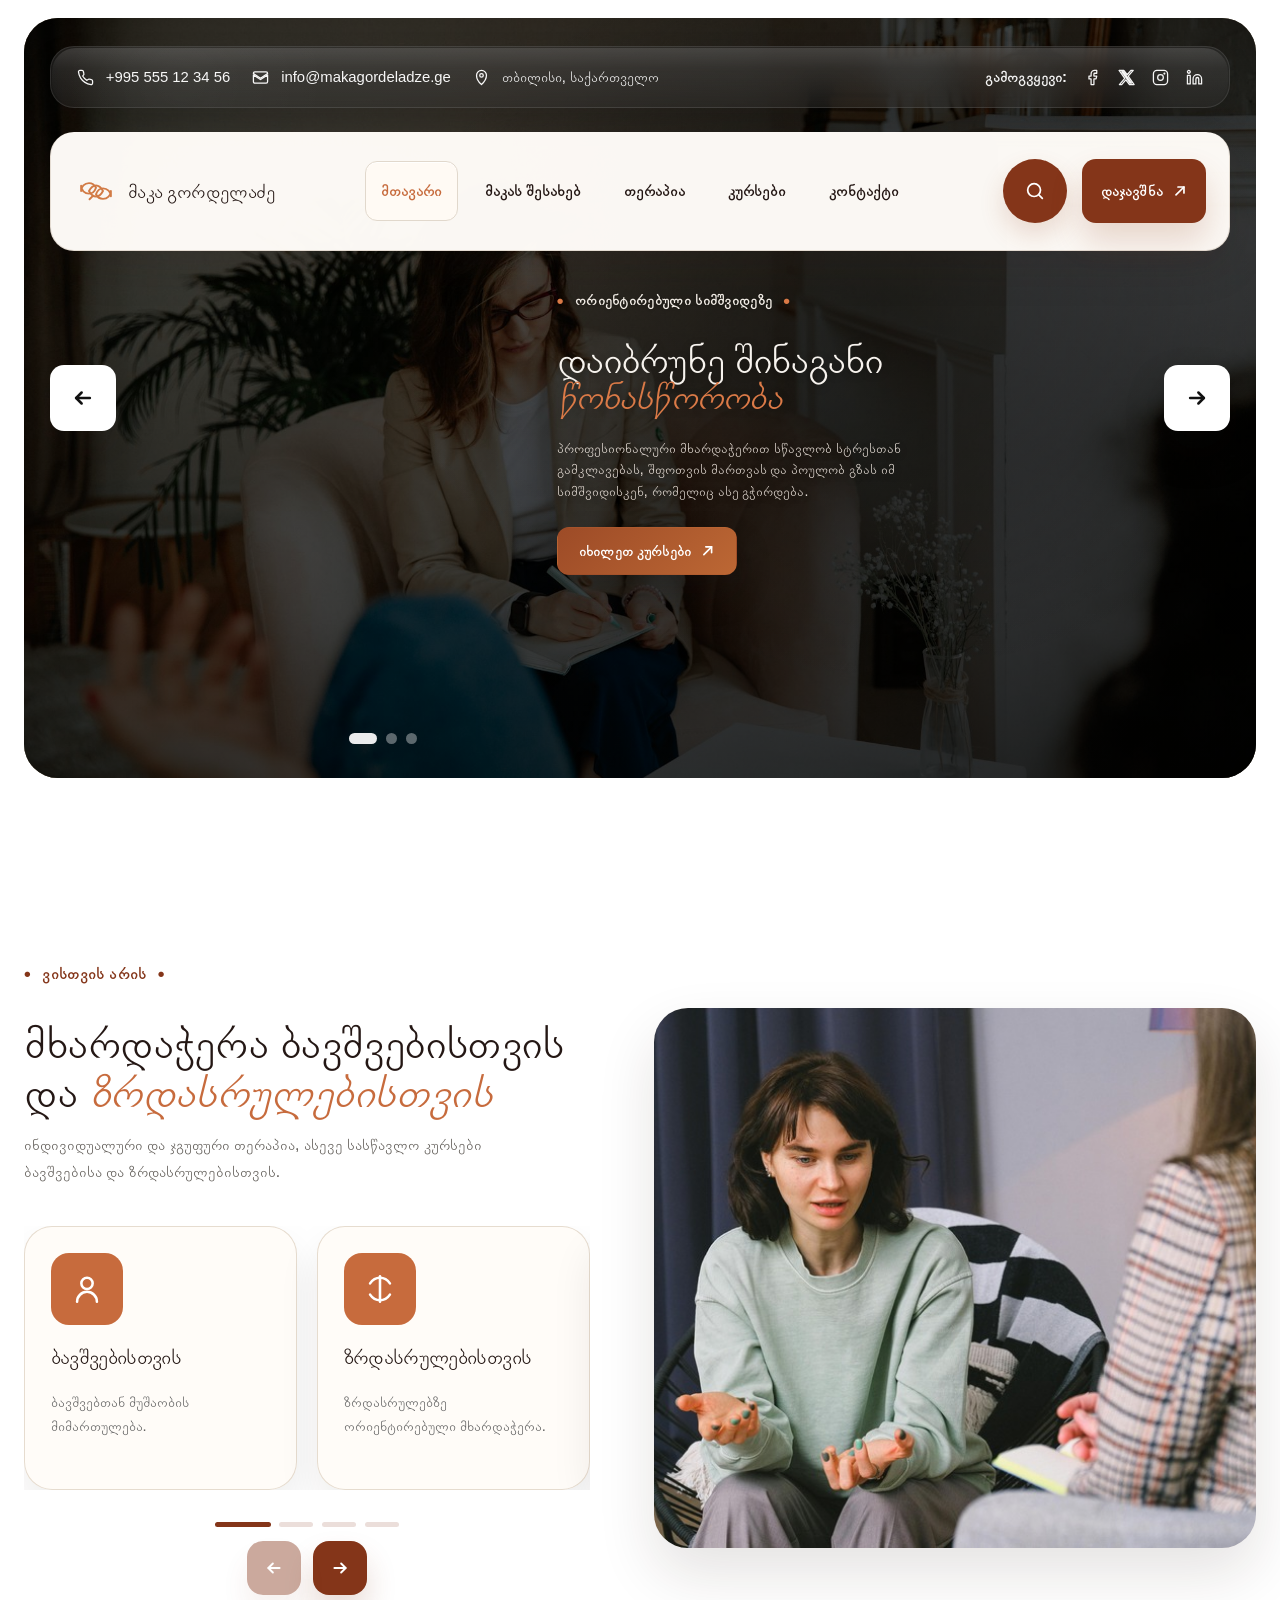
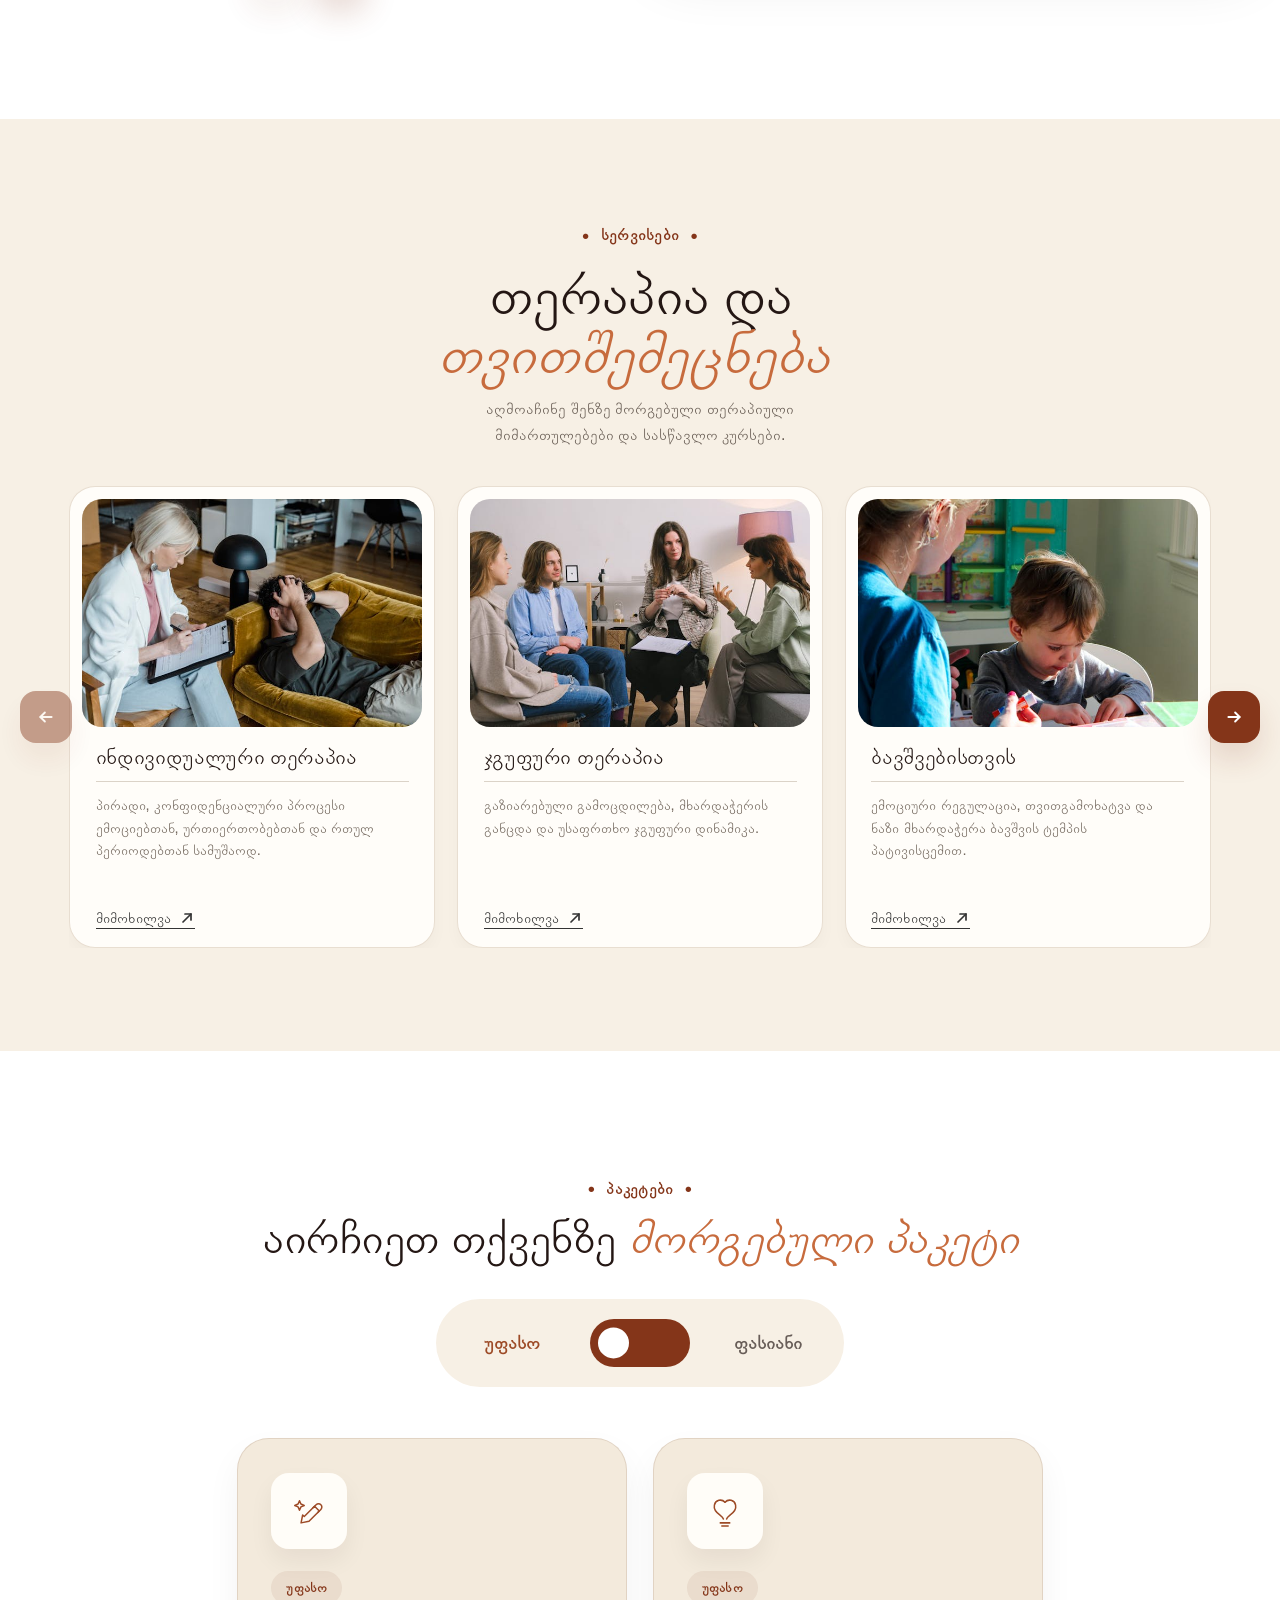
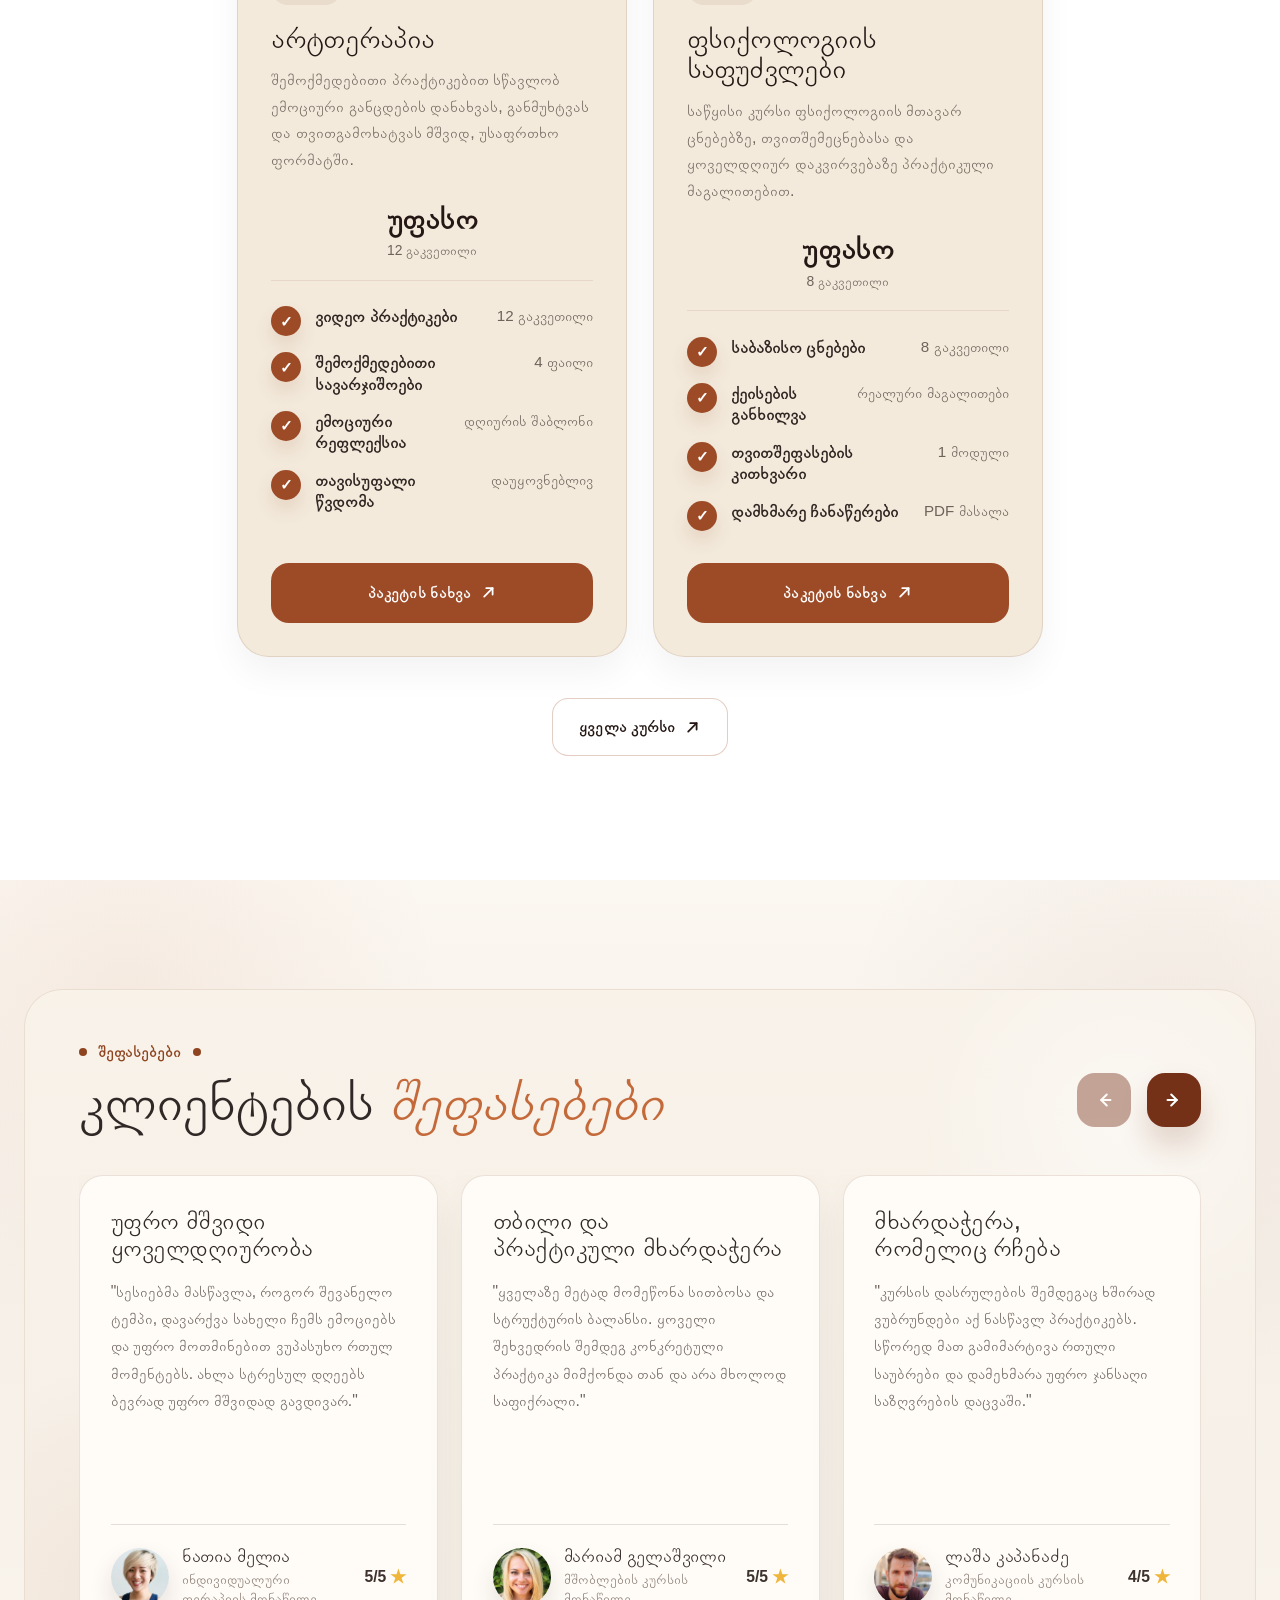
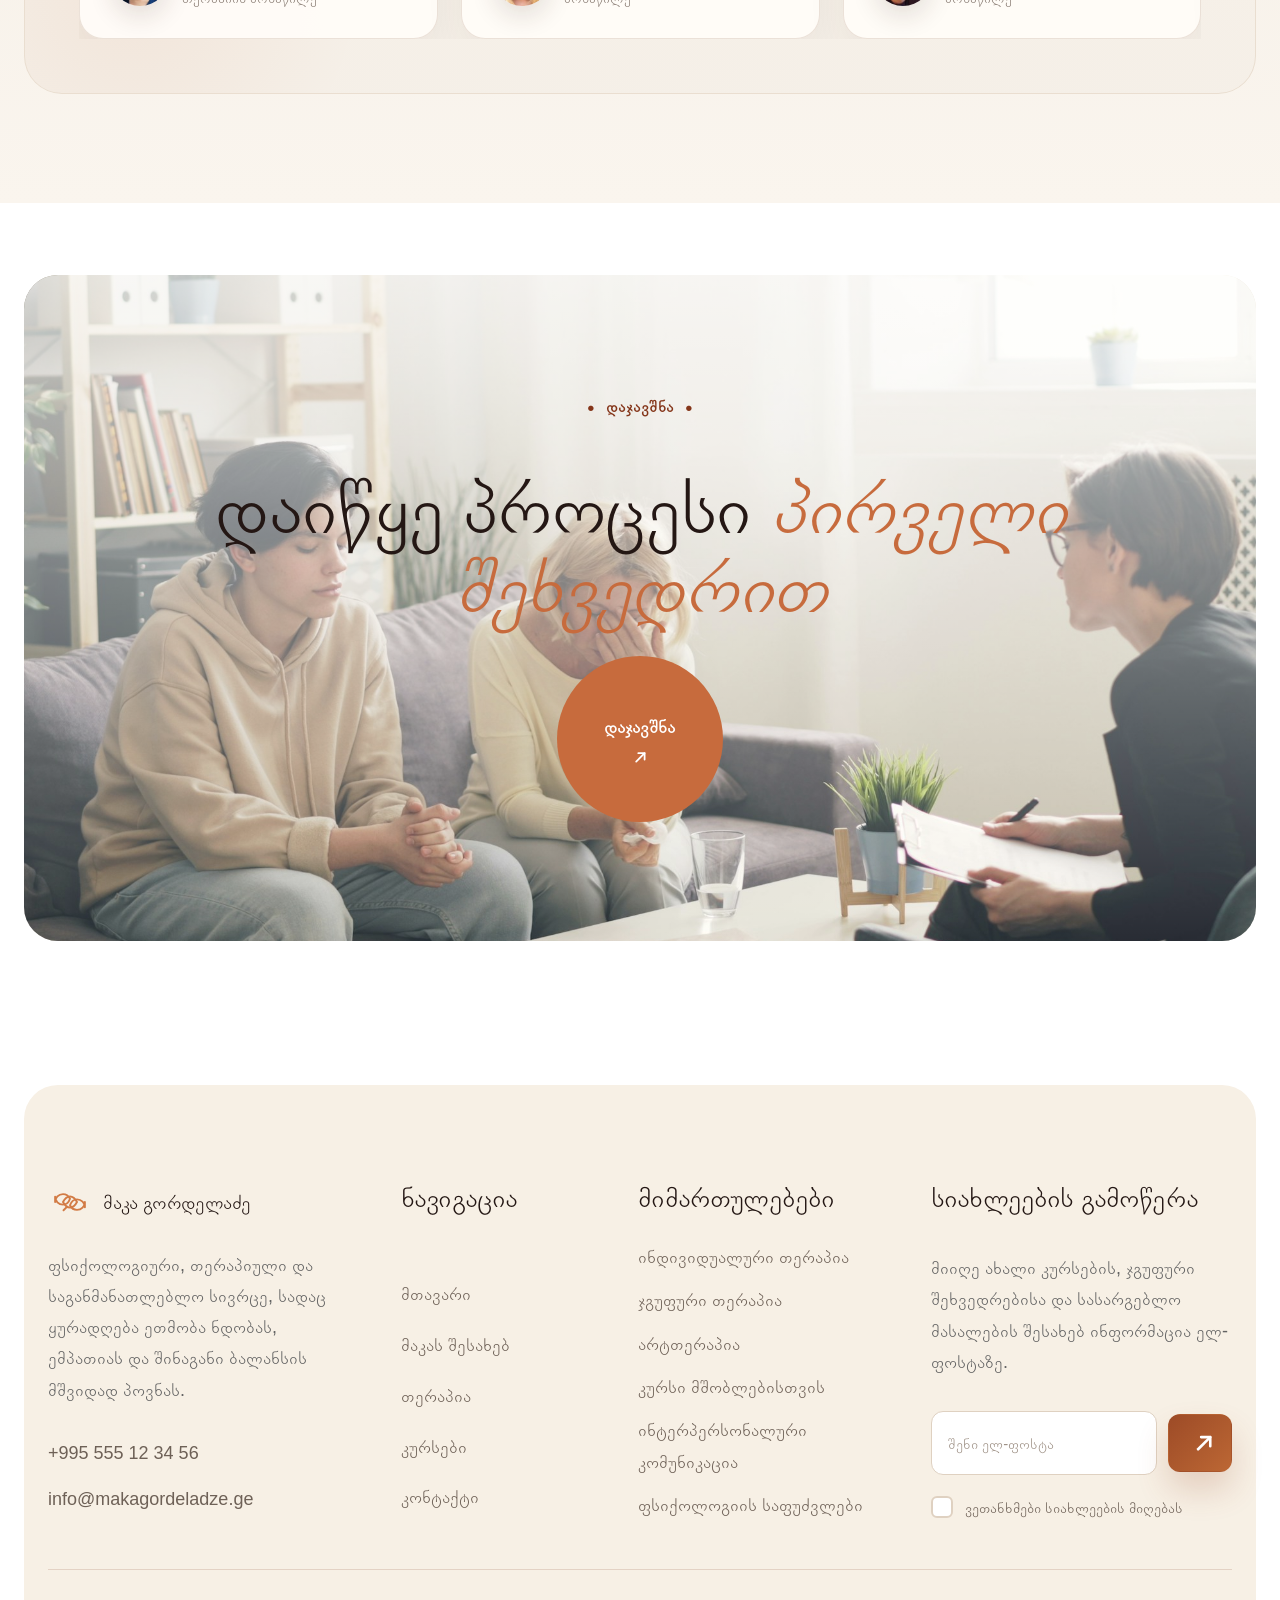
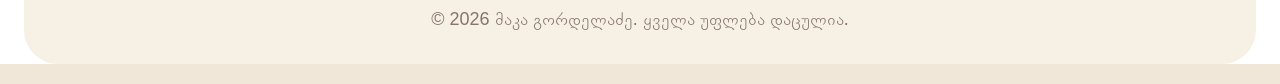
==== commit 4d51fce7: "Refine responsive navigation and homepage presentation" ====
--- a/index.html
+++ b/index.html
@@ -10,8 +10,8 @@
     >
     <link rel="stylesheet" href="css/main.css">
     <link rel="stylesheet" href="css/components.css">
-    <link rel="stylesheet" href="css/redesign.css">
-    <script src="js/main.js" defer></script>
+    <link rel="stylesheet" href="css/redesign.css?v=20260413-drawer-polish-2">
+    <script src="js/main.js?v=20260413-drawer-polish-2" defer></script>
     <script src="js/auth.js" defer></script>
   </head>
   <body data-page="home">
@@ -23,9 +23,6 @@
               <div data-site-header></div>
 
               <article class="hero-slide is-active" data-hero-slide>
-                <div class="hero-slide__media">
-                  <img src="https://images.pexels.com/photos/6712718/pexels-photo-6712718.jpeg" alt="თერაპიული შეხვედრა მშვიდ გარემოში">
-                </div>
                 <div class="hero-slide__content">
                   <div class="hero-slide__panel">
                     <span class="section-label">ორიენტირებული სიმშვიდეზე</span>
@@ -36,16 +33,13 @@
                     პროფესიონალური მხარდაჭერით სწავლობ სტრესთან გამკლავებას, შფოთვის მართვას და პოულობ გზას იმ სიმშვიდისკენ, რომელიც ასე გჭირდება.
                     </p>
                     <div class="hero-slide__actions">
-                      <a class="btn btn-primary" href="courses.html">იხილეთ კურსები <span class="btn-arrow">↗</span></a>
+                      <a class="btn btn-primary" href="courses.html">იხილეთ კურსები <span class="btn-arrow" aria-hidden="true"><svg viewBox="0 0 16 16" fill="none" stroke="currentColor" stroke-width="1.7" stroke-linecap="round" stroke-linejoin="round" focusable="false"><path d="M4 12 12 4"></path><path d="M6 4h6v6"></path></svg></span></a>
                     </div>
                   </div>
                 </div>
               </article>
 
               <article class="hero-slide" data-hero-slide>
-                <div class="hero-slide__media">
-                  <img src="https://images.pexels.com/photos/7699488/pexels-photo-7699488.jpeg" alt="უსაფრთხო თერაპიული დიალოგი">
-                </div>
                 <div class="hero-slide__content">
                   <div class="hero-slide__panel">
                     <span class="section-label">ფოკუსი ემოციურ თავისუფლებაზე</span>
@@ -56,16 +50,13 @@
                     ფსიქოლოგთან მუშაობა გეხმარება უკეთ გაიცნო საკუთარი თავი, გააძლიერო ემოციური გამძლეობა და უფრო გაცნობიერებული გადაწყვეტილებები მიიღო ყოველდღიურ ცხოვრებაში.
                     </p>
                     <div class="hero-slide__actions">
-                      <a class="btn btn-primary" href="courses.html">იხილეთ კურსები <span class="btn-arrow">↗</span></a>
+                      <a class="btn btn-primary" href="courses.html">იხილეთ კურსები <span class="btn-arrow" aria-hidden="true"><svg viewBox="0 0 16 16" fill="none" stroke="currentColor" stroke-width="1.7" stroke-linecap="round" stroke-linejoin="round" focusable="false"><path d="M4 12 12 4"></path><path d="M6 4h6v6"></path></svg></span></a>
                     </div>
                   </div>
                 </div>
               </article>
 
               <article class="hero-slide" data-hero-slide>
-                <div class="hero-slide__media">
-                  <img src="https://images.pexels.com/photos/23495758/pexels-photo-23495758.jpeg" alt="ფსიქოლოგიური სწავლა და მხარდაჭერა">
-                </div>
                 <div class="hero-slide__content">
                   <div class="hero-slide__panel">
                     <span class="section-label">სწავლა და პრაქტიკა</span>
@@ -76,15 +67,15 @@
                       ინდივიდუალური პროცესი გეხმარება უკეთ გაიგო საკუთარი ემოციები, ურთიერთობები და ყოველდღიური გამოწვევები.
                     </p>
                     <div class="hero-slide__actions">
-                      <a class="btn btn-primary" href="courses.html">იხილეთ კურსები <span class="btn-arrow">↗</span></a>
+                      <a class="btn btn-primary" href="courses.html">იხილეთ კურსები <span class="btn-arrow" aria-hidden="true"><svg viewBox="0 0 16 16" fill="none" stroke="currentColor" stroke-width="1.7" stroke-linecap="round" stroke-linejoin="round" focusable="false"><path d="M4 12 12 4"></path><path d="M6 4h6v6"></path></svg></span></a>
                     </div>
                   </div>
                 </div>
               </article>
 
               <div class="hero-slider__controls">
-                <button class="slider-arrow" type="button" aria-label="წინა სლაიდი" data-hero-prev>←</button>
-                <button class="slider-arrow" type="button" aria-label="შემდეგი სლაიდი" data-hero-next>→</button>
+                <button class="slider-arrow" type="button" aria-label="წინა სლაიდი" data-hero-prev><svg viewBox="0 0 16 16" fill="none" stroke="currentColor" stroke-width="1.7" stroke-linecap="round" stroke-linejoin="round" aria-hidden="true" focusable="false"><path d="M13 8H3"></path><path d="M7 4 3 8l4 4"></path></svg></button>
+                <button class="slider-arrow" type="button" aria-label="შემდეგი სლაიდი" data-hero-next><svg viewBox="0 0 16 16" fill="none" stroke="currentColor" stroke-width="1.7" stroke-linecap="round" stroke-linejoin="round" aria-hidden="true" focusable="false"><path d="M3 8h10"></path><path d="m9 4 4 4-4 4"></path></svg></button>
               </div>
               <div class="hero-slider__footer">
                 <div class="hero-slider__note">ბავშვებისთვის • ზრდასრულებისთვის • ონლაინ კურსები • დაჯავშნა</div>
@@ -277,8 +268,8 @@
                 <div class="audience-carousel__controls">
                   <div class="audience-carousel__dots" data-carousel-dots></div>
                   <div class="audience-carousel__arrows">
-                    <button class="audience-carousel__arrow" type="button" aria-label="წინა სლაიდი" data-carousel-prev>←</button>
-                    <button class="audience-carousel__arrow" type="button" aria-label="შემდეგი სლაიდი" data-carousel-next>→</button>
+                    <button class="audience-carousel__arrow" type="button" aria-label="წინა სლაიდი" data-carousel-prev><svg viewBox="0 0 16 16" fill="none" stroke="currentColor" stroke-width="1.7" stroke-linecap="round" stroke-linejoin="round" aria-hidden="true" focusable="false"><path d="M13 8H3"></path><path d="M7 4 3 8l4 4"></path></svg></button>
+                    <button class="audience-carousel__arrow" type="button" aria-label="შემდეგი სლაიდი" data-carousel-next><svg viewBox="0 0 16 16" fill="none" stroke="currentColor" stroke-width="1.7" stroke-linecap="round" stroke-linejoin="round" aria-hidden="true" focusable="false"><path d="M3 8h10"></path><path d="m9 4 4 4-4 4"></path></svg></button>
                   </div>
                 </div>
               </div>
@@ -412,15 +403,15 @@
                 <div class="audience-carousel__controls">
                   <div class="audience-carousel__dots" data-carousel-dots></div>
                   <div class="audience-carousel__arrows">
-                    <button class="audience-carousel__arrow" type="button" aria-label="წინა სლაიდი" data-carousel-prev>←</button>
-                    <button class="audience-carousel__arrow" type="button" aria-label="შემდეგი სლაიდი" data-carousel-next>→</button>
+                    <button class="audience-carousel__arrow" type="button" aria-label="წინა სლაიდი" data-carousel-prev><svg viewBox="0 0 16 16" fill="none" stroke="currentColor" stroke-width="1.7" stroke-linecap="round" stroke-linejoin="round" aria-hidden="true" focusable="false"><path d="M13 8H3"></path><path d="M7 4 3 8l4 4"></path></svg></button>
+                    <button class="audience-carousel__arrow" type="button" aria-label="შემდეგი სლაიდი" data-carousel-next><svg viewBox="0 0 16 16" fill="none" stroke="currentColor" stroke-width="1.7" stroke-linecap="round" stroke-linejoin="round" aria-hidden="true" focusable="false"><path d="M3 8h10"></path><path d="m9 4 4 4-4 4"></path></svg></button>
                   </div>
                 </div>
               </div>
             </div>
 
             <div class="audience-media">
-              <img src="https://images.pexels.com/photos/7176296/pexels-photo-7176296.jpeg" alt="თერაპიული საუბარი ფსიქოლოგთან">
+              <img src="images/home/vistvis.jpeg" alt="თერაპიული საუბარი ფსიქოლოგთან">
             </div>
           </div>
         </div>
@@ -437,6 +428,7 @@
           <div
             class="feature-carousel"
             data-carousel
+            data-carousel-swipe="true"
             data-visible-mobile="1"
             data-visible-tablet="2"
             data-visible-desktop="3"
@@ -444,39 +436,47 @@
             <div class="feature-carousel__viewport" data-carousel-viewport>
               <div class="feature-carousel__track" data-carousel-track>
                 <article class="service-showcase-card">
-                  <img src="https://images.pexels.com/photos/8560221/pexels-photo-8560221.jpeg" alt="ინდივიდუალური თერაპია">
-                  <div class="service-showcase-card__body">
-                    <h3>ინდივიდუალური თერაპია</h3>
-                    <p>პირადი, კონფიდენციალური პროცესი ემოციებთან, ურთიერთობებთან და რთულ პერიოდებთან სამუშაოდ.</p>
-                    <a class="link-arrow" href="therapy.html?type=individual">დაჯავშნა <span>↗</span></a>
-                  </div>
+                  <a class="service-showcase-card__link" href="therapy.html?type=individual">
+                    <img src="images/home/individualuri.jpg" alt="ინდივიდუალური თერაპია" draggable="false">
+                    <div class="service-showcase-card__body">
+                      <h3>ინდივიდუალური თერაპია</h3>
+                      <p>პირადი, კონფიდენციალური პროცესი ემოციებთან, ურთიერთობებთან და რთულ პერიოდებთან სამუშაოდ.</p>
+                      <span class="link-arrow">მიმოხილვა <span class="icon-arrow icon-arrow--up-right link-arrow__icon" aria-hidden="true"><svg viewBox="0 0 16 16" fill="none" stroke="currentColor" stroke-width="1.7" stroke-linecap="round" stroke-linejoin="round" focusable="false"><path d="M4 12 12 4"></path><path d="M6 4h6v6"></path></svg></span></span>
+                    </div>
+                  </a>
                 </article>
 
                 <article class="service-showcase-card">
-                  <img src="https://images.pexels.com/photos/7176305/pexels-photo-7176305.jpeg" alt="ჯგუფური თერაპია">
-                  <div class="service-showcase-card__body">
-                    <h3>ჯგუფური თერაპია</h3>
-                    <p>გაზიარებული გამოცდილება, მხარდაჭერის განცდა და უსაფრთხო ჯგუფური დინამიკა.</p>
-                    <a class="link-arrow" href="therapy.html?type=group">დაჯავშნა <span>↗</span></a>
-                  </div>
+                  <a class="service-showcase-card__link" href="therapy.html?type=group">
+                    <img src="images/home/jgufuri.jpg" alt="ჯგუფური თერაპია" draggable="false">
+                    <div class="service-showcase-card__body">
+                      <h3>ჯგუფური თერაპია</h3>
+                      <p>გაზიარებული გამოცდილება, მხარდაჭერის განცდა და უსაფრთხო ჯგუფური დინამიკა.</p>
+                      <span class="link-arrow">მიმოხილვა <span class="icon-arrow icon-arrow--up-right link-arrow__icon" aria-hidden="true"><svg viewBox="0 0 16 16" fill="none" stroke="currentColor" stroke-width="1.7" stroke-linecap="round" stroke-linejoin="round" focusable="false"><path d="M4 12 12 4"></path><path d="M6 4h6v6"></path></svg></span></span>
+                    </div>
+                  </a>
                 </article>
 
                 <article class="service-showcase-card">
-                  <img src="https://images.pexels.com/photos/33607469/pexels-photo-33607469.jpeg" alt="ბავშვებისა და მოზარდების მხარდაჭერა">
-                  <div class="service-showcase-card__body">
-                    <h3>ბავშვებისთვის</h3>
-                    <p>ემოციური რეგულაცია, თვითგამოხატვა და ნაზი მხარდაჭერა ბავშვის ტემპის პატივისცემით.</p>
-                    <a class="link-arrow" href="contact.html">დაჯავშნა <span>↗</span></a>
-                  </div>
+                  <a class="service-showcase-card__link" href="contact.html">
+                    <img src="images/home/bavshvebistvis.jpg" alt="ბავშვებისა და მოზარდების მხარდაჭერა" draggable="false">
+                    <div class="service-showcase-card__body">
+                      <h3>ბავშვებისთვის</h3>
+                      <p>ემოციური რეგულაცია, თვითგამოხატვა და ნაზი მხარდაჭერა ბავშვის ტემპის პატივისცემით.</p>
+                      <span class="link-arrow">მიმოხილვა <span class="icon-arrow icon-arrow--up-right link-arrow__icon" aria-hidden="true"><svg viewBox="0 0 16 16" fill="none" stroke="currentColor" stroke-width="1.7" stroke-linecap="round" stroke-linejoin="round" focusable="false"><path d="M4 12 12 4"></path><path d="M6 4h6v6"></path></svg></span></span>
+                    </div>
+                  </a>
                 </article>
 
                 <article class="service-showcase-card">
-                  <img src="https://images.pexels.com/photos/7579315/pexels-photo-7579315.jpeg" alt="ზრდასრულებისთვის მხარდაჭერა">
-                  <div class="service-showcase-card__body">
-                    <h3>ზრდასრულებისთვის</h3>
-                    <p>სტრესის შემცირება, საზღვრების გაძლიერება და ყოველდღიური სიმშვიდის პრაქტიკა.</p>
-                    <a class="link-arrow" href="therapy.html">დაჯავშნა <span>↗</span></a>
-                  </div>
+                  <a class="service-showcase-card__link" href="therapy.html">
+                    <img src="/images/home/zrdasulebistvis.jpg" alt="ზრდასრულებისთვის მხარდაჭერა" draggable="false">
+                    <div class="service-showcase-card__body">
+                      <h3>ზრდასრულებისთვის</h3>
+                      <p>სტრესის შემცირება, საზღვრების გაძლიერება და ყოველდღიური სიმშვიდის პრაქტიკა.</p>
+                      <span class="link-arrow">მიმოხილვა <span class="icon-arrow icon-arrow--up-right link-arrow__icon" aria-hidden="true"><svg viewBox="0 0 16 16" fill="none" stroke="currentColor" stroke-width="1.7" stroke-linecap="round" stroke-linejoin="round" focusable="false"><path d="M4 12 12 4"></path><path d="M6 4h6v6"></path></svg></span></span>
+                    </div>
+                  </a>
                 </article>
               </div>
             </div>
@@ -488,7 +488,7 @@
                   aria-label="წინა სერვისი"
                   data-carousel-prev
                 >
-                  ←
+                  <svg viewBox="0 0 16 16" fill="none" stroke="currentColor" stroke-width="1.7" stroke-linecap="round" stroke-linejoin="round" aria-hidden="true" focusable="false"><path d="M13 8H3"></path><path d="M7 4 3 8l4 4"></path></svg>
                 </button>
                 <button
                   class="feature-carousel__arrow feature-carousel__arrow--next"
@@ -496,7 +496,7 @@
                   aria-label="შემდეგი სერვისი"
                   data-carousel-next
                 >
-                  →
+                  <svg viewBox="0 0 16 16" fill="none" stroke="currentColor" stroke-width="1.7" stroke-linecap="round" stroke-linejoin="round" aria-hidden="true" focusable="false"><path d="M3 8h10"></path><path d="m9 4 4 4-4 4"></path></svg>
                 </button>
               </div>
               <div class="feature-carousel__dots" data-carousel-dots aria-label="სერვისების გვერდები"></div>
@@ -559,7 +559,7 @@
                   <span class="course-package-card__feature-meta">დაუყოვნებლივ</span>
                 </li>
               </ul>
-              <a class="btn btn-primary course-package-card__cta" href="course-detail.html?id=1">პაკეტის ნახვა <span class="btn-arrow">↗</span></a>
+              <a class="btn btn-primary course-package-card__cta" href="course-detail.html?id=1">პაკეტის ნახვა <span class="btn-arrow" aria-hidden="true"><svg viewBox="0 0 16 16" fill="none" stroke="currentColor" stroke-width="1.7" stroke-linecap="round" stroke-linejoin="round" focusable="false"><path d="M4 12 12 4"></path><path d="M6 4h6v6"></path></svg></span></a>
             </article>
 
             <article class="course-package-card course-package-card--soft course-package-card--beige" data-home-course-card="paid">
@@ -601,7 +601,7 @@
                   <span class="course-package-card__feature-meta">ქეის ანალიზი</span>
                 </li>
               </ul>
-              <a class="btn btn-primary course-package-card__cta" href="course-detail.html?id=2">პაკეტის ნახვა <span class="btn-arrow">↗</span></a>
+              <a class="btn btn-primary course-package-card__cta" href="course-detail.html?id=2">პაკეტის ნახვა <span class="btn-arrow" aria-hidden="true"><svg viewBox="0 0 16 16" fill="none" stroke="currentColor" stroke-width="1.7" stroke-linecap="round" stroke-linejoin="round" focusable="false"><path d="M4 12 12 4"></path><path d="M6 4h6v6"></path></svg></span></a>
             </article>
 
             <article class="course-package-card course-package-card--soft course-package-card--communication" data-home-course-card="paid">
@@ -642,7 +642,7 @@
                   <span class="course-package-card__feature-meta">ქმედითი მოდელი</span>
                 </li>
               </ul>
-              <a class="btn btn-primary course-package-card__cta" href="course-detail.html?id=3">პაკეტის ნახვა <span class="btn-arrow">↗</span></a>
+              <a class="btn btn-primary course-package-card__cta" href="course-detail.html?id=3">პაკეტის ნახვა <span class="btn-arrow" aria-hidden="true"><svg viewBox="0 0 16 16" fill="none" stroke="currentColor" stroke-width="1.7" stroke-linecap="round" stroke-linejoin="round" focusable="false"><path d="M4 12 12 4"></path><path d="M6 4h6v6"></path></svg></span></a>
             </article>
 
             <article class="course-package-card course-package-card--soft course-package-card--beige" data-home-course-card="free">
@@ -684,12 +684,12 @@
                   <span class="course-package-card__feature-meta">PDF მასალა</span>
                 </li>
               </ul>
-              <a class="btn btn-primary course-package-card__cta" href="course-detail.html?id=4">პაკეტის ნახვა <span class="btn-arrow">↗</span></a>
+              <a class="btn btn-primary course-package-card__cta" href="course-detail.html?id=4">პაკეტის ნახვა <span class="btn-arrow" aria-hidden="true"><svg viewBox="0 0 16 16" fill="none" stroke="currentColor" stroke-width="1.7" stroke-linecap="round" stroke-linejoin="round" focusable="false"><path d="M4 12 12 4"></path><path d="M6 4h6v6"></path></svg></span></a>
             </article>
           </div>
 
           <div class="home-courses__actions">
-            <a class="btn btn-outline" href="courses.html">ყველა კურსი <span class="btn-arrow">↗</span></a>
+            <a class="btn btn-outline" href="courses.html">ყველა კურსი <span class="btn-arrow" aria-hidden="true"><svg viewBox="0 0 16 16" fill="none" stroke="currentColor" stroke-width="1.7" stroke-linecap="round" stroke-linejoin="round" focusable="false"><path d="M4 12 12 4"></path><path d="M6 4h6v6"></path></svg></span></a>
           </div>
         </div>
       </section>
@@ -859,14 +859,13 @@
       <section class="section-sm home-cta" id="booking">
         <div class="container">
           <div class="home-cta__panel">
-            <img src="images/home/cta-banner.jpg" alt="თბილი მხარდამჭერი თერაპიული სივრცე">
+            <img src="images/home/dajavshna.jpg" alt="თბილი მხარდამჭერი თერაპიული სივრცე">
             <div class="home-cta__content">
               <span class="section-label">დაჯავშნა</span>
               <h2>დაიწყე პროცესი <em>პირველი შეხვედრით</em></h2>
-              <p>აირჩიე ინდივიდუალური ან ჯგუფური ფორმატი, მონიშნე თარიღი და გადადი უსაფრთხო გადახდის ნაბიჯზე.</p>
               <a class="home-cta__orb" href="therapy.html">
                 <span>დაჯავშნა</span>
-                <span aria-hidden="true">↗</span>
+                <span class="icon-arrow icon-arrow--up-right" aria-hidden="true"><svg viewBox="0 0 16 16" fill="none" stroke="currentColor" stroke-width="1.7" stroke-linecap="round" stroke-linejoin="round" focusable="false"><path d="M4 12 12 4"></path><path d="M6 4h6v6"></path></svg></span>
               </a>
             </div>
           </div>
--- a/css/main.css
+++ b/css/main.css
@@ -1,13 +1,14 @@
-@import url("https://fonts.googleapis.com/css2?family=Cormorant+Garamond:wght@400;500;600;700&display=swap");
-
 @font-face {
-  font-family: "Nino Mtavruli";
-  src: url("../fonts/bpg_nino_mtavruli_normal.ttf") format("truetype");
+  font-family: "BPG Nino Medium";
+  src: url("../fonts/bpg_nino_medium.otf") format("opentype");
+  font-style: normal;
+  font-weight: 500;
   font-display: swap;
   unicode-range: U+10A0-10FF, U+1C90-1CBF, U+2D00-2D2F;
 }
 
 :root {
+  --font-family-base: "BPG Nino Medium", sans-serif;
   --color-bg: #faf7f2;
   --color-bg-alt: #f0ebe1;
   --color-primary: #8b3a2a;
@@ -56,7 +57,7 @@
     radial-gradient(circle at top right, rgba(139, 58, 42, 0.06), transparent 28%),
     var(--color-bg);
   color: var(--color-text-muted);
-  font-family: "Nino Mtavruli", Georgia, serif;
+  font-family: var(--font-family-base);
   font-size: 17px;
   line-height: 1.7;
   text-rendering: optimizeLegibility;
@@ -73,7 +74,7 @@
 select,
 textarea,
 nav {
-  font-family: "Nino Mtavruli", Georgia, serif;
+  font-family: var(--font-family-base);
 }
 
 h1,
@@ -82,16 +83,7 @@
 h4,
 h5,
 h6 {
-  font-family: "Nino Mtavruli", "Cormorant Garamond", Georgia, serif;
-}
-
-:lang(en),
-:lang(la),
-:lang(fr),
-:lang(de),
-.latin,
-[data-latin] {
-  font-family: "Cormorant Garamond", Georgia, serif;
+  font-family: var(--font-family-base);
 }
 
 body.modal-open,
@@ -563,9 +555,25 @@
   border-radius: 50%;
 }
 
-.btn-arrow {
-  font-size: 1.05em;
+.btn-arrow,
+.icon-arrow {
+  --icon-size: 1.05em;
+  display: inline-flex;
+  align-items: center;
+  justify-content: center;
+  width: var(--icon-size);
+  height: var(--icon-size);
+  flex: 0 0 auto;
   line-height: 1;
+}
+
+.btn-arrow svg,
+.icon-arrow svg,
+.slider-arrow svg,
+.calendar-nav button svg {
+  display: block;
+  width: 100%;
+  height: 100%;
 }
 
 .link-arrow {
@@ -576,8 +584,17 @@
   font-weight: 600;
 }
 
+.link-arrow__icon {
+  --icon-size: 1rem;
+  transition: transform 0.35s ease;
+}
+
 .link-arrow:hover {
   gap: 0.7rem;
+}
+
+.link-arrow:hover .link-arrow__icon {
+  transform: translate(2px, -2px);
 }
 
 .icon-box {
@@ -627,7 +644,7 @@
 .required-mark {
   margin-inline-start: 0.15em;
   color: var(--color-primary);
-  font-family: "Segoe UI Symbol", "Segoe UI", Arial, sans-serif;
+  font-family: inherit;
 }
 
 .input-row {
@@ -1215,6 +1232,11 @@
   box-shadow: 0 10px 18px rgba(139, 58, 42, 0.2);
 }
 
+.slider-arrow svg {
+  width: 18px;
+  height: 18px;
+}
+
 .slider-arrow:hover {
   background: #7b3123;
   color: var(--color-white);
@@ -1492,25 +1514,9 @@
   transform: scale(1);
 }
 
-.hero-slide__media {
-  position: relative;
-  min-height: 100%;
-}
-
-.hero-slide__media::after {
-  content: "";
+.hero-slide__content {
   position: absolute;
   inset: 0;
-  background: linear-gradient(90deg, rgba(17, 14, 12, 0.02), rgba(17, 14, 12, 0.18));
-}
-
-.hero-slide__media img {
-  width: 100%;
-  height: 100%;
-  border-radius: 16px;
-}
-
-.hero-slide__content {
   display: flex;
   align-items: center;
   padding: clamp(2rem, 5vw, 4.5rem);
@@ -1659,7 +1665,7 @@
   background: rgba(255, 255, 255, 0.8);
   color: var(--color-text-muted);
   text-align: center;
-  font-family: "Cormorant Garamond", serif;
+  font-family: var(--font-family-base);
   font-size: 18px;
   font-weight: 700;
   letter-spacing: 2px;
@@ -3315,10 +3321,6 @@
     grid-template-columns: 1fr;
   }
 
-  .hero-slide__media {
-    min-height: 360px;
-  }
-
   .hero-slide__content {
     min-height: 0;
   }
@@ -3548,10 +3550,6 @@
 
   .hero-slider__frame {
     min-height: 0;
-  }
-
-  .hero-slide__media {
-    min-height: 280px;
   }
 
   .hero-stats {
--- a/css/redesign.css
+++ b/css/redesign.css
@@ -1,14 +1,5 @@
-@import url("https://fonts.googleapis.com/css2?family=Cormorant+Garamond:wght@400;500;600;700&display=swap");
-@import url("https://fonts.googleapis.com/css2?family=DM+Sans:wght@400;500;600;700&display=swap");
-
-@font-face {
-  font-family: "Nino Mtavruli";
-  src: url("../fonts/bpg_nino_mtavruli_normal.ttf") format("truetype");
-  font-display: swap;
-  unicode-range: U+10A0-10FF, U+1C90-1CBF, U+2D00-2D2F;
-}
-
 :root {
+  --font-family-base: "BPG Nino Medium", sans-serif;
   --color-bg: #f7f2ea;
   --color-bg-alt: #efe5d7;
   --color-primary: #9d4b27;
@@ -49,16 +40,7 @@
 h4,
 h5,
 h6 {
-  font-family: "Nino Mtavruli", Georgia, serif;
-}
-
-[data-latin],
-.latin,
-:lang(en),
-:lang(la),
-:lang(fr),
-:lang(de) {
-  font-family: "Cormorant Garamond", Georgia, serif !important;
+  font-family: var(--font-family-base);
 }
 
 body {
@@ -540,10 +522,7 @@
 }
 
 .nav-link--dropdown .nav-caret {
-  font-size: 0.48rem;
-  line-height: 1;
-  color: rgba(36, 23, 20, 0.45);
-  transform: translateY(-2px);
+  display: none;
 }
 
 .nav-dropdown {
@@ -630,55 +609,136 @@
   background: linear-gradient(135deg, #9d4b27, #ab582e);
   color: var(--color-white);
   box-shadow: 0 12px 24px rgba(157, 75, 39, 0.18);
+  transition:
+    transform var(--transition),
+    background-color var(--transition),
+    box-shadow var(--transition),
+    color var(--transition);
 }
 
 .nav-search:hover,
 .nav-search.is-active {
   background: linear-gradient(135deg, #8c3f1e, #994b24);
   color: var(--color-white);
-  border-color: transparent;
+  box-shadow: 0 18px 30px rgba(141, 63, 30, 0.22);
+}
+
+body.search-open {
+  overflow: hidden;
+}
+
+.nav-search-layer {
+  position: fixed;
+  inset: 0;
+  opacity: 0;
+  visibility: hidden;
+  pointer-events: none;
+  z-index: 1100;
+  transition:
+    opacity 0.45s ease-in-out,
+    visibility 0.45s ease-in-out;
+}
+
+.nav-search-layer.is-open {
+  opacity: 1;
+  visibility: visible;
+  pointer-events: auto;
+}
+
+.nav-search-backdrop {
+  position: absolute;
+  inset: 0;
+  background: rgba(18, 14, 12, 0.22);
+  -webkit-backdrop-filter: blur(10px);
+  backdrop-filter: blur(10px);
+  opacity: 0;
+  transition: opacity 0.45s ease-in-out;
+}
+
+.nav-search-layer.is-open .nav-search-backdrop {
+  opacity: 1;
 }
 
 .nav-search-bar {
+  position: absolute;
+  inset: 0 0 auto;
+  display: flex;
+  flex-direction: column;
+  gap: 1rem;
   width: 100%;
-  margin: 10px 0 0;
-  border-radius: 0 0 28px 28px;
-  background: rgba(255, 251, 246, 0.98);
-  box-shadow: 0 22px 46px rgba(36, 23, 20, 0.12);
+  margin: 0;
+  min-height: clamp(200px, 22vh, 260px);
+  padding: clamp(1.75rem, 3vw, 2.35rem) 0 clamp(1.35rem, 2.3vw, 1.9rem);
+  border-radius: 0 0 34px 34px;
+  background: rgba(255, 251, 246, 0.97);
+  box-shadow: 0 28px 60px rgba(19, 15, 13, 0.2);
+  opacity: 0;
+  pointer-events: none;
+  transform: translateY(-104%);
+  transition:
+    transform 0.45s ease-in-out,
+    opacity 0.45s ease-in-out;
 }
 
 .nav-search-bar.is-open,
 .nav-search-bar.search-open {
-  margin-top: 8px;
-  max-height: 124px;
-  padding: 1.2rem 1.45rem 1.4rem;
+  margin: 0;
+  opacity: 1;
+  pointer-events: auto;
+  transform: translateY(0);
 }
 
 .nav-search-bar__inner {
+  display: grid;
+  grid-template-columns: minmax(0, 1fr) auto;
+  align-items: center;
+  gap: 1.15rem;
+  width: min(calc(100% - 72px), 1520px);
+  margin: 0 auto;
+}
+
+.nav-search-field {
+  display: flex;
+  align-items: center;
+  gap: 1.15rem;
+  min-height: 78px;
+  padding-bottom: 0.85rem;
+  border-bottom: 1px solid rgba(83, 83, 82, 0.2);
+}
+
+.nav-search-field__icon {
+  position: static;
+  display: inline-flex;
+  align-items: center;
+  justify-content: center;
+  width: 34px;
+  height: 34px;
+  color: rgba(36, 23, 20, 0.88);
+  flex: 0 0 auto;
+}
+
+.nav-search-field__icon svg {
+  width: 34px;
+  height: 34px;
+  stroke: currentColor;
+}
+
+.nav-search-input {
   width: 100%;
-}
-
-.nav-search-field {
-  position: relative;
-  padding-bottom: 0.15rem;
-  border-bottom: 1px solid rgba(157, 75, 39, 0.18);
-}
-
-.nav-search-field__icon {
-  left: 0;
-  width: 28px;
-  height: 28px;
-  color: var(--color-text);
-}
-
-.nav-search-input {
-  height: 58px;
-  padding-left: 3.4rem;
+  height: auto;
+  padding: 0;
   border: 0;
   border-radius: 0;
   background: transparent;
   box-shadow: none;
-  font-size: 1.1rem;
+  font-size: clamp(1.35rem, 2.5vw, 2.15rem);
+  font-weight: 500;
+  line-height: 1.2;
+  color: var(--color-text);
+}
+
+.nav-search-input::placeholder {
+  color: rgba(36, 23, 20, 0.42);
 }
 
 .nav-search-input:focus {
@@ -686,36 +746,75 @@
 }
 
 .nav-search-close {
-  width: 52px;
-  height: 52px;
-  border-radius: 16px;
-  background: var(--color-primary-lt);
+  width: 64px;
+  height: 64px;
+  border-radius: 18px;
+  background: rgba(141, 63, 30, 0.94);
   color: var(--color-white);
+  transition:
+    background-color 0.3s ease,
+    transform 0.3s ease;
+}
+
+.nav-search-close svg {
+  width: 28px;
+  height: 28px;
+  stroke: currentColor;
+  transform-origin: center;
+  transition: transform 0.32s ease;
+}
+
+.nav-search-close.is-rotating svg {
+  transform: rotate(360deg);
 }
 
 .nav-search-close:hover {
-  background: var(--color-primary);
+  background: rgba(108, 44, 20, 0.98);
   color: var(--color-white);
 }
 
 .nav-search-results {
-  width: 100%;
-  border-radius: 0 0 28px 28px;
-  background: rgba(255, 251, 246, 0.98);
-  box-shadow: 0 26px 48px rgba(36, 23, 20, 0.12);
+  display: grid;
+  gap: 0.65rem;
+  width: min(calc(100% - 72px), 1520px);
+  margin: 0 auto;
+  max-height: min(18vh, 190px);
+  padding-right: 0.15rem;
+  overflow-y: auto;
+  opacity: 0;
+  pointer-events: none;
+  transition: opacity 0.25s ease;
+}
+
+.nav-search-results.is-visible {
+  opacity: 1;
+  pointer-events: auto;
 }
 
 .nav-search-result {
+  display: flex;
+  align-items: center;
+  justify-content: space-between;
+  gap: 1rem;
   padding: 0.95rem 1.4rem;
-  border-radius: 14px;
+  border-radius: 18px;
+  background: rgba(255, 255, 255, 0.68);
+  border: 1px solid rgba(223, 209, 193, 0.72);
+  box-shadow: 0 10px 24px rgba(41, 24, 18, 0.06);
 }
 
 .nav-search-result:hover {
-  background: rgba(157, 75, 39, 0.08);
+  background: rgba(255, 255, 255, 0.88);
 }
 
 .nav-search-result__tag {
   background: rgba(157, 75, 39, 0.1);
+}
+
+.nav-search-empty {
+  padding: 0.95rem 0.2rem;
+  color: var(--color-text-muted);
+  font-size: 0.98rem;
 }
 
 .topbar .social-links {
@@ -871,16 +970,6 @@
   display: block;
 }
 
-.hero-slide__media::after {
-  background: linear-gradient(90deg, rgba(17, 14, 12, 0) 36%, rgba(17, 14, 12, 0.08) 47%, rgba(17, 14, 12, 0.52) 72%, rgba(17, 14, 12, 0.74) 100%);
-}
-
-.hero-slide__media img {
-  border-radius: 0;
-  object-fit: cover;
-}
-
-.hero-slide__media,
 .hero-slide__content {
   position: absolute;
   inset: 0;
@@ -1188,7 +1277,7 @@
 }
 
 .community-banner__cta .btn-arrow {
-  font-size: 1.35rem;
+  --icon-size: 1.35rem;
 }
 
 .page-hero {
@@ -1233,7 +1322,7 @@
 
 .therapy-intro {
   gap: clamp(2rem, 4vw, 3rem);
-  align-items: center;
+  align-items: start;
 }
 
 .therapy-intro__benefits {
@@ -1287,8 +1376,38 @@
   line-height: 1.62;
 }
 
+.therapy-intro__media {
+  justify-self: end;
+  align-self: start;
+  width: min(100%, 34rem);
+  height: clamp(23.5rem, 42vw, 38rem);
+}
+
 .therapy-intro__media img {
-  min-height: 620px;
+  display: block;
+  width: 100%;
+  height: 100%;
+  min-height: 0;
+  object-fit: cover;
+  object-position: center;
+}
+
+@media (max-width: 960px) {
+  .therapy-intro__media {
+    justify-self: stretch;
+    width: 100%;
+    height: clamp(24rem, 62vw, 30rem);
+  }
+
+  .therapy-intro__media img {
+    min-height: 0;
+  }
+}
+
+@media (max-width: 560px) {
+  .therapy-intro__media {
+    height: clamp(21rem, 82vw, 26rem);
+  }
 }
 
 .therapy-types-section {
@@ -1439,6 +1558,11 @@
   background: transparent;
   color: #5d5148;
   box-shadow: none;
+}
+
+.calendar-nav button svg {
+  width: 16px;
+  height: 16px;
 }
 
 .calendar-nav button:hover {
@@ -1935,6 +2059,10 @@
   transition: transform 0.35s ease;
 }
 
+body[data-page="courses"] .course-catalog-card__cta .icon-arrow {
+  --icon-size: 0.98rem;
+}
+
 body[data-page="courses"] .course-catalog-card__media {
   position: relative;
   margin-top: 1rem;
@@ -2289,26 +2417,33 @@
 }
 
 .mobile-nav__links {
-  display: grid;
-  gap: 0.72rem;
-  align-content: start;
+  display: flex;
+  flex-direction: column;
+  align-items: stretch;
+  gap: 0.95rem;
   min-height: 0;
   overflow-y: auto;
-  padding-right: 0.12rem;
+  padding-right: 0.18rem;
   scrollbar-width: thin;
 }
 
 .mobile-nav__panel {
-  grid-template-rows: auto auto minmax(0, 1fr) auto;
-  gap: 1rem;
-  padding: 1.2rem 1rem 1rem;
+  width: min(100%, 392px);
+  grid-template-rows: auto auto minmax(0, 1fr);
+  gap: 1.15rem;
+  padding: 1.45rem 1.1rem 1.2rem;
   background:
     linear-gradient(180deg, rgba(255, 252, 248, 0.99), rgba(244, 237, 227, 0.98)),
     var(--color-white);
 }
 
+.mobile-nav--search-hidden .mobile-nav__panel {
+  gap: 1rem;
+}
+
 .mobile-nav__header {
-  padding-inline: 0.1rem;
+  align-items: center;
+  padding: 0.08rem 0.1rem 0.45rem;
 }
 
 .site-logo--mobile {
@@ -2334,28 +2469,79 @@
 }
 
 .mobile-nav__close {
-  flex: 0 0 auto;
+  width: 46px !important;
+  height: 46px !important;
+  min-width: 46px !important;
+  min-height: 46px !important;
+  max-width: 46px !important;
+  max-height: 46px !important;
+  flex: 0 0 46px !important;
+  display: inline-flex;
+  align-items: center;
+  justify-content: center;
+  align-self: center;
+  padding: 0 !important;
+  border-radius: 50% !important;
+  aspect-ratio: 1 / 1;
+  border: 1px solid rgba(157, 75, 39, 0.14);
+  background: linear-gradient(135deg, rgba(157, 75, 39, 0.92), rgba(122, 56, 30, 0.9));
+  color: #ffffff;
+  box-shadow: 0 10px 22px rgba(81, 36, 19, 0.16);
+  line-height: 1 !important;
+  transition:
+    background-color var(--transition),
+    box-shadow var(--transition),
+    color var(--transition);
+}
+
+.mobile-nav__close svg {
+  width: 18px !important;
+  height: 18px !important;
+  min-width: 18px;
+  min-height: 18px;
+  max-width: none;
+  flex: 0 0 18px;
+  display: block;
+  stroke: currentColor;
+  transform-origin: center;
+  transition: transform 0.8s ease;
+}
+
+.mobile-nav__close.is-rotating svg {
+  transform: rotate(90deg);
+}
+
+.mobile-nav__close:hover,
+.mobile-nav__close:focus-visible {
+  background: linear-gradient(135deg, rgba(145, 67, 35, 0.94), rgba(114, 51, 28, 0.92));
+  color: #ffffff;
+  box-shadow: 0 12px 24px rgba(81, 36, 19, 0.18);
 }
 
 .mobile-nav__search {
   display: flex;
   width: 100%;
-  min-height: 56px;
+  min-height: 52px;
   align-items: center;
-  gap: 0.72rem;
-  padding: 0 1.05rem;
-  border: 1px solid rgba(223, 209, 193, 0.86);
-  border-radius: 20px;
-  background: rgba(255, 252, 247, 0.96);
+  gap: 0.68rem;
+  padding: 0 0.95rem;
+  border: 1px solid rgba(223, 209, 193, 0.82);
+  border-radius: 18px;
+  background: rgba(255, 253, 249, 0.96);
   color: var(--color-text);
   box-shadow:
-    inset 0 1px 0 rgba(255, 255, 255, 0.92),
-    0 10px 24px rgba(41, 24, 18, 0.04);
+    inset 0 1px 0 rgba(255, 255, 255, 0.94),
+    0 8px 18px rgba(41, 24, 18, 0.035);
+}
+
+.mobile-nav__search[hidden],
+.mobile-nav__search.is-hidden {
+  display: none !important;
 }
 
 .mobile-nav__search svg {
-  width: 20px;
-  height: 20px;
+  width: 18px;
+  height: 18px;
   flex: 0 0 auto;
   color: var(--color-primary);
   stroke: currentColor;
@@ -2374,11 +2560,12 @@
   background: transparent;
   color: var(--color-text);
   font: inherit;
-  font-size: 0.98rem;
+  font-size: 0.96rem;
+  line-height: 1;
 }
 
 .mobile-nav__search input::placeholder {
-  color: rgba(36, 23, 20, 0.52);
+  color: rgba(36, 23, 20, 0.46);
 }
 
 .mobile-nav__footer {
@@ -2388,7 +2575,22 @@
   gap: 0;
   justify-content: stretch;
   justify-items: stretch;
-  padding-top: 0.2rem;
+  padding-top: 0.45rem;
+}
+
+.mobile-nav__contact-block {
+  margin-top: auto;
+  padding-top: 1.35rem;
+  padding-bottom: 0.4rem;
+}
+
+.mobile-nav__primary-links,
+.mobile-nav__groups {
+  display: grid;
+}
+
+.mobile-nav__primary-links {
+  gap: 0.52rem;
 }
 
 .mobile-nav__links .mobile-nav__booking {
@@ -2398,59 +2600,131 @@
   border-radius: 18px;
 }
 
-.mobile-nav__booking {
-  min-height: 54px;
-  margin: 0.1rem 0 0.35rem;
-  box-shadow: 0 16px 28px rgba(157, 75, 39, 0.18);
-}
-
-.mobile-nav__group {
-  display: grid;
-  gap: 0.7rem;
-  padding: 1rem;
-  border-radius: 22px;
-  background: linear-gradient(180deg, rgba(255, 248, 241, 0.92), rgba(245, 236, 225, 0.88));
-  box-shadow: inset 0 1px 0 rgba(255, 255, 255, 0.82);
-}
-
-.mobile-nav__group strong {
-  color: var(--color-text);
-  font-size: 1rem;
-  line-height: 1.1;
-}
-
-.mobile-nav__sublinks {
-  display: grid;
-  gap: 0.35rem;
-}
-
-.mobile-nav__sublinks a {
+.mobile-nav__link,
+.mobile-nav__subitem {
   display: flex;
   align-items: center;
   justify-content: space-between;
   gap: 1rem;
-  padding: 0.78rem 0.9rem;
-  border-radius: 16px;
+}
+
+.mobile-nav__link {
+  min-height: 54px;
+  padding: 0.92rem 1rem;
+  border: 1px solid rgba(223, 209, 193, 0.6);
+  border-radius: 18px;
+  background: rgba(255, 255, 255, 0.56);
+  box-shadow: inset 0 1px 0 rgba(255, 255, 255, 0.86);
+  color: var(--color-text);
+  font-size: 1rem;
+  font-weight: 600;
+  line-height: 1.22;
+}
+
+.mobile-nav__link:hover,
+.mobile-nav__link:focus-visible {
+  background: rgba(255, 255, 255, 0.9);
+  color: var(--color-primary);
+}
+
+.mobile-nav__link.is-active {
+  border-color: rgba(157, 75, 39, 0.16);
+  background: rgba(157, 75, 39, 0.08);
+  color: #2b201d;
+}
+
+.mobile-nav__link span,
+.mobile-nav__subitem span {
+  flex: 1 1 auto;
+}
+
+.mobile-nav__link .icon-arrow,
+.mobile-nav__subitem .icon-arrow,
+.mobile-nav__booking .btn-arrow {
+  --icon-size: 1rem;
+  color: currentColor;
+}
+
+.mobile-nav__booking {
+  min-height: 52px;
+  margin: 0.1rem 0 0.5rem;
+  box-shadow: 0 14px 26px rgba(157, 75, 39, 0.18);
+}
+
+.mobile-nav__booking.is-active {
+  box-shadow: 0 14px 26px rgba(157, 75, 39, 0.22);
+}
+
+.mobile-nav__groups {
+  gap: 0.82rem;
+}
+
+.mobile-nav__group {
+  display: grid;
+  gap: 0.78rem;
+  padding: 0.95rem 0.95rem 0.9rem;
+  border: 1px solid rgba(223, 209, 193, 0.72);
+  border-radius: 20px;
+  background: linear-gradient(180deg, rgba(255, 251, 246, 0.94), rgba(246, 238, 228, 0.9));
+  box-shadow:
+    0 12px 24px rgba(41, 24, 18, 0.03),
+    inset 0 1px 0 rgba(255, 255, 255, 0.88);
+}
+
+.mobile-nav__group.is-active {
+  border-color: rgba(157, 75, 39, 0.18);
+  background: linear-gradient(180deg, rgba(255, 249, 243, 0.96), rgba(244, 234, 222, 0.92));
+}
+
+.mobile-nav__group-title {
+  color: rgba(36, 23, 20, 0.78);
+  font-size: 0.78rem;
+  font-weight: 700;
+  letter-spacing: 0.08em;
+  line-height: 1.2;
+  text-transform: uppercase;
+}
+
+.mobile-nav__group.is-active .mobile-nav__group-title {
+  color: var(--color-primary);
+}
+
+.mobile-nav__sublinks {
+  display: grid;
+  gap: 0.42rem;
+}
+
+.mobile-nav__subitem {
+  min-height: 46px;
+  padding: 0.72rem 0.82rem;
+  border-radius: 15px;
   color: var(--color-text-muted);
-  font-size: 0.98rem;
+  font-size: 0.95rem;
   font-weight: 500;
-  line-height: 1.3;
-}
-
-.mobile-nav__sublinks a:hover,
-.mobile-nav__sublinks a:focus-visible {
+  line-height: 1.35;
+}
+
+.mobile-nav__subitem:hover,
+.mobile-nav__subitem:focus-visible {
   background: rgba(157, 75, 39, 0.08);
   color: var(--color-primary);
 }
 
+.mobile-nav__subitem.is-active {
+  background: rgba(157, 75, 39, 0.09);
+  color: var(--color-text);
+}
+
 .mobile-nav__contact {
+  --mobile-contact-icon-size: 36px;
+  --mobile-contact-row-gap: 0.82rem;
   display: grid;
-  gap: 0.82rem;
-  padding: 1rem 1.05rem 1.08rem;
+  gap: 0.78rem;
+  padding: 1.05rem;
   border: 1px solid rgba(223, 209, 193, 0.8);
   border-radius: 22px;
-  background: #ffffff;
-  box-shadow: 0 16px 32px rgba(41, 24, 18, 0.06);
+  background: rgba(255, 255, 255, 0.94);
+  box-shadow: 0 14px 28px rgba(41, 24, 18, 0.055);
 }
 
 .mobile-nav__contact-label {
@@ -2463,12 +2737,13 @@
 
 .mobile-nav__contact-link {
   display: grid;
-  grid-template-columns: auto minmax(0, 1fr);
-  gap: 0.78rem;
-  align-items: start;
+  grid-template-columns: var(--mobile-contact-icon-size) minmax(0, 1fr);
+  gap: var(--mobile-contact-row-gap);
+  align-items: center;
+  min-height: 42px;
   color: #1a1a1a;
-  font-family: "Nino Mtavruli", "DM Sans", sans-serif;
-  font-size: 0.96rem;
+  font-family: var(--font-family-base);
+  font-size: 0.94rem;
   font-weight: 600;
   line-height: 1.45;
 }
@@ -2479,18 +2754,19 @@
 }
 
 .mobile-nav__contact-icon {
-  width: 1.1rem;
-  height: 1.1rem;
+  width: var(--mobile-contact-icon-size);
+  height: var(--mobile-contact-icon-size);
   display: inline-flex;
   align-items: center;
   justify-content: center;
-  margin-top: 0.14rem;
+  border-radius: 12px;
+  background: rgba(157, 75, 39, 0.08);
   color: #1a1a1a;
 }
 
 .mobile-nav__contact-icon svg {
-  width: 18px;
-  height: 18px;
+  width: 17px;
+  height: 17px;
   fill: none;
   stroke: currentColor;
   stroke-width: 1.9;
@@ -2501,34 +2777,76 @@
 .mobile-nav__socials {
   display: flex;
   align-items: center;
+  align-self: start;
+  justify-content: flex-start;
   flex-wrap: wrap;
-  gap: 0.6rem;
-  padding-top: 0.1rem;
+  gap: 0.72rem;
+  width: fit-content;
+  max-width: 100%;
+  margin-inline-start: calc(var(--mobile-contact-icon-size) + var(--mobile-contact-row-gap));
+  padding-top: 0.62rem;
 }
 
 .mobile-nav__social-link {
-  width: 40px;
-  height: 40px;
+  width: 42px;
+  height: 42px;
+  flex: 0 0 42px;
   display: inline-flex;
   align-items: center;
   justify-content: center;
-  border-radius: 14px;
-  border: 1px solid rgba(36, 23, 20, 0.14);
-  background: #ffffff;
-  color: #1a1a1a;
+  border-radius: 13px;
+  border: 1px solid rgba(36, 23, 20, 0.18);
+  background: rgba(255, 255, 255, 0.98);
+  color: rgba(26, 26, 26, 0.92);
+  box-shadow: 0 8px 18px rgba(41, 24, 18, 0.04);
+  font-size: 0;
+  line-height: 0;
 }
 
 .mobile-nav__social-link:hover,
 .mobile-nav__social-link:focus-visible {
-  background: rgba(157, 75, 39, 0.08);
+  background: rgba(157, 75, 39, 0.1);
   color: var(--color-primary);
   transform: translateY(-1px);
 }
 
 .mobile-nav__social-link svg {
-  width: 18px;
-  height: 18px;
+  width: 20px !important;
+  height: 20px !important;
+  min-width: 20px;
+  min-height: 20px;
+  max-width: none;
+  flex: 0 0 20px;
+  display: block;
+  overflow: visible;
   color: currentColor;
+  transform-origin: center;
+}
+
+.mobile-nav__social-link svg [fill]:not([fill="none"]) {
+  fill: currentColor;
+}
+
+.mobile-nav__social-link svg [stroke]:not([stroke="none"]) {
+  stroke: currentColor;
+  stroke-width: 2.05;
+  vector-effect: non-scaling-stroke;
+}
+
+.mobile-nav__social-link[aria-label="Facebook"] svg {
+  transform: translateX(-0.5px) scale(1.06);
+}
+
+.mobile-nav__social-link[aria-label="X"] svg {
+  transform: translateX(-0.15px) scale(0.96);
+}
+
+.mobile-nav__social-link[aria-label="Instagram"] svg {
+  transform: scale(0.96);
+}
+
+.mobile-nav__social-link[aria-label="LinkedIn"] svg {
+  transform: translateY(0.5px) scale(0.95);
 }
 
 @media (max-width: 1180px) {
@@ -2631,9 +2949,12 @@
     bottom: 20px;
   }
 
-  .therapy-intro__media img,
   .about-section__image img {
     min-height: 420px;
+  }
+
+  .therapy-intro__media img {
+    min-height: 0;
   }
 
   .therapy-intro__benefits {
@@ -2769,14 +3090,29 @@
     height: 50px;
   }
 
-  .nav-search-bar.is-open,
-  .nav-search-bar.search-open {
-    padding: 1rem;
+  .nav-search-bar {
+    min-height: clamp(184px, 25vh, 220px);
+    padding-block: 1.2rem 1.1rem;
+  }
+
+  .nav-search-bar__inner,
+  .nav-search-results {
+    width: min(calc(100% - 44px), 100%);
+  }
+
+  .nav-search-field {
+    min-height: 62px;
+    gap: 0.9rem;
+    padding-bottom: 0.72rem;
+  }
+
+  .nav-search-input {
+    font-size: clamp(1.08rem, 4.6vw, 1.5rem);
   }
 
   .nav-search-close {
-    width: 48px;
-    height: 48px;
+    width: 52px;
+    height: 52px;
   }
 
   .hero-slider__frame,
@@ -2850,7 +3186,7 @@
 body[data-page="home"] {
   background: #fff;
   color: #636363;
-  font-family: "Nino Mtavruli", "DM Sans", system-ui, sans-serif;
+  font-family: var(--font-family-base);
 }
 
 body[data-page="home"] h1,
@@ -2859,7 +3195,7 @@
 body[data-page="home"] h4,
 body[data-page="home"] .site-logo__text,
 body[data-page="home"] .footer__title {
-  font-family: "Nino Mtavruli", "Cormorant Garamond", Georgia, serif;
+  font-family: var(--font-family-base);
   font-weight: 500;
   letter-spacing: -0.03em;
 }
@@ -2890,7 +3226,7 @@
 body[data-page="home"] .section-label {
   justify-content: inherit;
   color: #843519;
-  font-family: "Nino Mtavruli", "DM Sans", sans-serif;
+  font-family: var(--font-family-base);
   font-size: 1rem;
   font-weight: 600;
 }
@@ -2916,11 +3252,11 @@
 body[data-page="home"] .site-header {
   position: absolute;
   top: 28px;
-  left: 50%;
-  right: auto;
-  width: min(calc(100% - 96px), 1840px);
+  left: 26px;
+  right: 26px;
+  width: auto;
   margin: 0;
-  transform: translateX(-50%);
+  transform: none;
   z-index: 5;
 }
 
@@ -2936,18 +3272,104 @@
 }
 
 body[data-page="home"] .topbar {
-  border-radius: 22px;
-  background: var(--color-primary);
-  box-shadow: 0 18px 38px rgba(157, 75, 39, 0.18);
+  border-radius: 24px;
+  position: relative;
+  overflow: hidden;
+  isolation: isolate;
+  border: 1px solid rgba(255, 255, 255, 0.1);
+  background: linear-gradient(
+    180deg,
+    rgba(51, 51, 51, 0.44) 0%,
+    rgba(51, 51, 51, 0.36) 100%
+  );
+  -webkit-backdrop-filter: blur(14px);
+  backdrop-filter: blur(14px);
+  box-shadow: 0 12px 28px rgba(0, 0, 0, 0.15);
+}
+
+body[data-page="home"] .topbar::before {
+  content: "";
+  position: absolute;
+  inset: 1px;
+  border-radius: inherit;
+  background: linear-gradient(
+    180deg,
+    rgba(255, 255, 255, 0.13) 0%,
+    rgba(255, 255, 255, 0.045) 36%,
+    rgba(255, 255, 255, 0) 100%
+  );
+  pointer-events: none;
+}
+
+body[data-page="home"] .topbar::after {
+  content: "";
+  position: absolute;
+  left: -6%;
+  top: -42%;
+  width: 34%;
+  height: 185%;
+  background: radial-gradient(
+    circle,
+    rgba(255, 255, 255, 0.13) 0%,
+    rgba(255, 255, 255, 0.06) 30%,
+    rgba(255, 255, 255, 0) 72%
+  );
+  opacity: 0.24;
+  pointer-events: none;
 }
 
 body[data-page="home"] .topbar__inner {
+  position: relative;
+  z-index: 1;
   min-height: 60px;
-  padding: 0.86rem 2rem;
+  gap: 1rem 2.15rem;
+  padding: 0.88rem clamp(1.45rem, 2vw, 1.9rem);
+}
+
+body[data-page="home"] .topbar__info {
+  gap: 0.95rem clamp(1.2rem, 1.7vw, 1.9rem);
+}
+
+body[data-page="home"] .topbar__side {
+  gap: 1.2rem;
+}
+
+body[data-page="home"] .topbar__social {
+  gap: 1.02rem;
+}
+
+body[data-page="home"] .topbar__social span {
+  color: rgba(255, 255, 255, 0.95);
+  font-weight: 600;
+  letter-spacing: 0.01em;
+}
+
+body[data-page="home"] .topbar__info a,
+body[data-page="home"] .topbar__social a {
+  gap: 0.76rem;
+  color: rgba(255, 255, 255, 0.96);
+  font-weight: 500;
+}
+
+body[data-page="home"] .topbar__info a:hover,
+body[data-page="home"] .topbar__info a:focus-visible,
+body[data-page="home"] .topbar__social a:hover,
+body[data-page="home"] .topbar__social a:focus-visible {
+  color: rgba(255, 255, 255, 0.84);
+}
+
+body[data-page="home"] .topbar .social-links {
+  gap: 1rem;
+}
+
+body[data-page="home"] .topbar__info svg,
+body[data-page="home"] .topbar__social svg {
+  width: 17px;
+  height: 17px;
 }
 
 body[data-page="home"] .navbar {
-  margin-top: 26px;
+  margin-top: 24px;
 }
 
 body[data-page="home"] .navbar-shell {
@@ -2955,17 +3377,39 @@
   box-shadow: 0 18px 42px rgba(41, 24, 18, 0.12);
 }
 
+body[data-page="home"] .navbar__inner {
+  padding-inline: clamp(1.2rem, 1.8vw, 1.55rem);
+}
+
 body[data-page="home"] .navbar__inner,
 body[data-page="home"] .nav-layout {
   min-height: 118px;
 }
 
+body[data-page="home"] .nav-layout {
+  grid-template-columns: minmax(0, 1fr) auto minmax(0, 1fr);
+  align-items: center;
+  gap: clamp(1.1rem, 1.8vw, 1.85rem);
+}
+
+body[data-page="home"] .nav-brand {
+  justify-self: start;
+  width: max-content;
+}
+
+body[data-page="home"] .nav-group--center {
+  justify-content: center;
+  justify-self: center;
+  gap: clamp(0.45rem, 0.9vw, 1rem);
+  margin-inline: auto;
+}
+
 body[data-page="home"] .nav-link {
   min-height: 60px;
-  padding-inline: 1.35rem;
+  padding-inline: clamp(0.92rem, 1vw, 1.24rem);
   border-radius: 12px;
-  font-family: "Nino Mtavruli", "Cormorant Garamond", Georgia, serif;
-  font-size: 1.08rem;
+  font-family: var(--font-family-base);
+  font-size: clamp(0.98rem, 0.92vw, 1.08rem);
 }
 
 body[data-page="home"] .nav-link.is-active {
@@ -2979,12 +3423,110 @@
   height: 64px;
   border-radius: 50%;
   background: #843519;
+  transform: none;
+  transition:
+    background-color 0.5s ease-in-out,
+    color 0.5s ease-in-out;
+}
+
+body[data-page="home"] .nav-actions {
+  justify-self: end;
+  gap: 0.95rem;
 }
 
 body[data-page="home"] .nav-actions .btn.btn-primary {
   min-height: 64px;
+  padding-inline: clamp(1.08rem, 1.2vw, 1.35rem);
   border-radius: 14px;
   background: #843519;
+  transform: none;
+  transition:
+    background-color 0.5s ease-in-out,
+    color 0.5s ease-in-out;
+}
+
+body[data-page="home"] .nav-search:hover,
+body[data-page="home"] .nav-search:focus-visible,
+body[data-page="home"] .nav-actions .btn.btn-primary:hover,
+body[data-page="home"] .nav-actions .btn.btn-primary:focus-visible {
+  background: #c76b3d;
+  transform: none;
+}
+
+body[data-page="home"] .nav-search-bar__inner,
+body[data-page="home"] .nav-search-results {
+  width: calc(100% - 52px);
+  max-width: none;
+}
+
+body[data-page="home"] .nav-search-backdrop {
+  background: rgba(18, 14, 12, 0.16);
+  -webkit-backdrop-filter: blur(6px);
+  backdrop-filter: blur(6px);
+}
+
+body[data-page="home"] .nav-search-field {
+  display: flex;
+  align-items: center;
+  gap: 0.88rem;
+  padding-bottom: 0.72rem;
+}
+
+body[data-page="home"] .nav-search-field__icon {
+  flex: 0 0 auto;
+  width: 26px;
+  height: 26px;
+  margin-bottom: 0;
+  transform: translateY(1px);
+  color: rgba(36, 23, 20, 0.8);
+}
+
+body[data-page="home"] .nav-search-field__icon svg {
+  display: block;
+  width: 26px;
+  height: 26px;
+  fill: none;
+  stroke: currentColor;
+  stroke-width: 1.85;
+  stroke-linecap: round;
+  stroke-linejoin: round;
+}
+
+body[data-page="home"] .nav-search-input {
+  flex: 1 1 auto;
+  font-size: clamp(0.96rem, 1.74vw, 1.48rem);
+  line-height: 1;
+}
+
+body[data-page="home"] .nav-search-input::placeholder {
+  color: rgba(36, 23, 20, 0.4);
+}
+
+body[data-page="home"] .nav-search-close {
+  position: relative;
+  top: -6px;
+  background: #c76b3d;
+  transition:
+    background-color 0.3s ease,
+    transform 0.8s ease;
+}
+
+body[data-page="home"] .nav-search-close:hover {
+  background: #934121;
+}
+
+body[data-page="home"] .nav-search-close svg {
+  transform: rotate(0deg);
+  transform-origin: center;
+  transition: transform 0.8s ease;
+}
+
+body[data-page="home"] .nav-search-close:hover svg {
+  transform: rotate(90deg);
+}
+
+body[data-page="home"] .nav-search-close.is-rotating svg {
+  transform: rotate(0deg);
 }
 
 body[data-page="home"] .home-hero {
@@ -3007,18 +3549,78 @@
 
 body[data-page="home"] .hero-slide {
   min-height: clamp(760px, 54vw, 980px);
-}
-
-body[data-page="home"] .hero-slide__media::after {
-  background:
-    linear-gradient(90deg, rgba(20, 17, 15, 0.04) 0%, rgba(20, 17, 15, 0.18) 42%, rgba(23, 17, 14, 0.72) 100%),
-    linear-gradient(180deg, rgba(0, 0, 0, 0.04), rgba(0, 0, 0, 0.18));
+  isolation: isolate;
+  --hero-slide-image: none;
+  --hero-slide-position: center center;
+  --hero-slide-overlay:
+    linear-gradient(
+      to bottom,
+      rgba(0, 0, 0, 0.5) 0%,
+      rgba(0, 0, 0, 0.44) 28%,
+      rgba(0, 0, 0, 0.54) 58%,
+      rgba(0, 0, 0, 0.66) 100%
+    ),
+    linear-gradient(
+      98deg,
+      rgba(0, 0, 0, 0.22) 0%,
+      rgba(0, 0, 0, 0.2) 36%,
+      rgba(0, 0, 0, 0.34) 62%,
+      rgba(0, 0, 0, 0.48) 100%
+    );
+  --hero-slide-highlight:
+    radial-gradient(
+      ellipse 46% 58% at 68% 39%,
+      rgba(0, 0, 0, 0.32) 0%,
+      rgba(0, 0, 0, 0.25) 26%,
+      rgba(0, 0, 0, 0.16) 50%,
+      rgba(0, 0, 0, 0.07) 68%,
+      transparent 84%
+    );
+  background-color: #cdbfae;
+  background-image: var(--hero-slide-image);
+  background-repeat: no-repeat;
+  background-size: cover;
+  background-position: var(--hero-slide-position);
+}
+
+body[data-page="home"] .hero-slider__frame > .hero-slide:nth-of-type(1) {
+  --hero-slide-image: url("../images/home/slider-2.jpg");
+  --hero-slide-position: 32% center;
+}
+
+body[data-page="home"] .hero-slider__frame > .hero-slide:nth-of-type(2) {
+  --hero-slide-image: url("../images/home/slider-1.jpeg");
+  --hero-slide-position: 50% center;
+}
+
+body[data-page="home"] .hero-slider__frame > .hero-slide:nth-of-type(3) {
+  --hero-slide-image: url("../images/home/slider-3.jpg");
+  --hero-slide-position: 54% center;
+}
+
+body[data-page="home"] .hero-slide::before,
+body[data-page="home"] .hero-slide::after {
+  content: "";
+  position: absolute;
+  inset: 0;
+  pointer-events: none;
+}
+
+body[data-page="home"] .hero-slide::before {
+  z-index: 1;
+  background: var(--hero-slide-overlay);
+}
+
+body[data-page="home"] .hero-slide::after {
+  z-index: 2;
+  background: var(--hero-slide-highlight);
 }
 
 body[data-page="home"] .hero-slide__content {
   justify-content: flex-end;
   align-items: center;
   padding: clamp(15.25rem, 20vw, 17.5rem) clamp(2rem, 6vw, 7rem) clamp(4rem, 7vw, 6rem);
+  z-index: 3;
 }
 
 body[data-page="home"] .hero-slide__panel {
@@ -3036,15 +3638,16 @@
   transform: translateY(14px);
 }
 
-body[data-page="home"] .home-hero .section-label,
-body[data-page="home"] .home-hero .hero-slide__title h1,
-body[data-page="home"] .home-hero .hero-slide__summary {
-  color: #fff;
-}
-
 body[data-page="home"] .home-hero .section-label {
+  color: #f3eee7;
   margin-bottom: 0.2rem;
   font-size: 0.96rem;
+  text-shadow: 0 1px 3px rgba(11, 9, 8, 0.2);
+}
+
+body[data-page="home"] .home-hero .section-label::before,
+body[data-page="home"] .home-hero .section-label::after {
+  color: #db7a47;
 }
 
 body[data-page="home"] .hero-slide__title {
@@ -3053,19 +3656,24 @@
 }
 
 body[data-page="home"] .hero-slide__title h1 {
+  color: #f7f3ee;
   max-width: 13.2ch;
   font-size: clamp(2.85rem, 4.65vw, 4.75rem);
   line-height: 0.98;
   letter-spacing: -0.045em;
+  text-shadow:
+    0 2px 8px rgba(10, 8, 7, 0.3);
   text-wrap: balance;
 }
 
 body[data-page="home"] .hero-slide__summary {
+  color: rgba(247, 239, 231, 0.92);
   width: min(100%, 28.5rem);
   max-width: 25ch;
   margin-top: 0.15rem;
   font-size: clamp(1rem, 1.08vw, 1.18rem);
   line-height: 1.56;
+  text-shadow: 0 2px 8px rgba(10, 8, 7, 0.26);
   text-wrap: pretty;
 }
 
@@ -3074,8 +3682,9 @@
 }
 
 body[data-page="home"] .hero-slide__title em {
-  color: #cf7a4a;
-  opacity: 0.9;
+  color: #db7a47;
+  opacity: 1;
+  text-shadow: 0 2px 8px rgba(10, 8, 7, 0.26);
 }
 
 body[data-page="home"] .hero-slide .hero-slide__content {
@@ -3118,14 +3727,18 @@
   display: block;
 }
 
+body[data-page="home"] .hero-slide .hero-slide__title h1 span {
+  color: #f7f3ee;
+}
+
 body[data-page="home"] .hero-slide .hero-slide__title h1 span:first-child {
   white-space: nowrap;
 }
 
 body[data-page="home"] .hero-slide .hero-slide__title h1 em {
   font-size: 0.92em;
-  color: #c77345;
-  opacity: 0.88;
+  color: #db7a47;
+  opacity: 1;
 }
 
 .mobile-hero-break {
@@ -3139,7 +3752,7 @@
   font-size: clamp(0.88rem, 0.82vw, 0.98rem);
   font-weight: 400;
   line-height: 1.55;
-  opacity: 0.92;
+  opacity: 1;
 }
 
 body[data-page="home"] .hero-slide .hero-slide__actions {
@@ -3156,20 +3769,41 @@
   padding: 0.78rem 1.32rem;
   border-radius: 12px;
   font-size: 0.92rem;
+  box-shadow: 0 18px 34px rgba(18, 13, 11, 0.24);
 }
 
 body[data-page="home"] .slider-arrow {
   width: 66px;
   height: 66px;
+  display: grid;
+  place-items: center;
+  padding: 0;
   border-radius: 14px;
   background: #fff;
   color: #111;
+  box-shadow: 0 20px 40px rgba(16, 12, 10, 0.18);
+}
+
+body[data-page="home"] .slider-arrow svg {
+  display: block;
+  width: 22px;
+  height: 22px;
+  margin: 0;
+  fill: none;
+  stroke: currentColor;
+  stroke-width: 1.85;
+  stroke-linecap: round;
+  stroke-linejoin: round;
 }
 
 body[data-page="home"] .hero-slider__controls {
-  top: 64%;
+  top: 50%;
   left: 26px;
   right: 26px;
+  align-items: center;
+  gap: 0;
+  padding: 0;
+  transform: translateY(-50%);
 }
 
 body[data-page="home"] .hero-slider__footer {
@@ -3422,6 +4056,11 @@
       background-color var(--transition);
   }
 
+  body[data-page="home"] .audience-carousel__arrow svg {
+    width: 18px;
+    height: 18px;
+  }
+
   body[data-page="home"] .audience-carousel__arrow:hover,
   body[data-page="home"] .audience-carousel__arrow:focus-visible {
     background: #9d4b27;
@@ -3516,6 +4155,14 @@
 body[data-page="home"] .feature-carousel__viewport {
   overflow: hidden;
   width: 100%;
+  touch-action: pan-y;
+  cursor: grab;
+  user-select: none;
+  -webkit-user-select: none;
+}
+
+body[data-page="home"] .feature-carousel.is-dragging .feature-carousel__viewport {
+  cursor: grabbing;
 }
 
 body[data-page="home"] .feature-carousel__track {
@@ -3564,6 +4211,11 @@
     background-color var(--transition);
 }
 
+body[data-page="home"] .feature-carousel__arrow svg {
+  width: 18px;
+  height: 18px;
+}
+
 body[data-page="home"] .feature-carousel__arrow:hover:not(:disabled),
 body[data-page="home"] .feature-carousel__arrow:focus-visible:not(:disabled) {
   background: #9a4522;
@@ -3588,11 +4240,22 @@
   height: 100%;
   min-width: 0;
   min-height: clamp(462px, 31vw, 510px);
-  padding: 12px 12px 18px;
   border: 1px solid rgba(223, 209, 193, 0.72);
   border-radius: 26px;
   background: rgba(255, 253, 249, 0.98);
   box-shadow: 0 8px 16px rgba(41, 24, 18, 0.028);
+}
+
+body[data-page="home"] .service-showcase-card__link {
+  display: flex;
+  flex: 1;
+  width: 100%;
+  min-height: 100%;
+  flex-direction: column;
+  padding: 12px 12px 18px;
+  color: inherit;
+  text-decoration: none;
+  cursor: inherit;
 }
 
 body[data-page="home"] .service-showcase-card img {
@@ -3600,6 +4263,8 @@
   height: clamp(214px, 17.8vw, 262px);
   object-fit: cover;
   border-radius: 20px;
+  pointer-events: none;
+  -webkit-user-drag: none;
 }
 
 body[data-page="home"] .service-showcase-card__body {
@@ -3635,7 +4300,7 @@
   min-height: 0;
   max-width: none;
   color: #74695f;
-  font-family: "Nino Mtavruli", "DM Sans", sans-serif;
+  font-family: var(--font-family-base);
   font-size: 0.92rem;
   font-weight: 400;
   line-height: 1.5;
@@ -3647,7 +4312,7 @@
   padding-bottom: 0.08rem;
   border-bottom: 1px solid currentColor;
   color: #333;
-  font-family: "Nino Mtavruli", "DM Sans", sans-serif;
+  font-family: var(--font-family-base);
   font-size: 0.94rem;
   font-weight: 500;
   line-height: 1.15;
@@ -3728,7 +4393,7 @@
   gap: 0.7rem;
   width: fit-content;
   color: #8f4420;
-  font-family: "Nino Mtavruli", "DM Sans", sans-serif;
+  font-family: var(--font-family-base);
   font-size: 0.98rem;
   font-weight: 600;
   line-height: 1;
@@ -3747,7 +4412,7 @@
 body[data-page="home"] .home-testimonials__heading h2 {
   margin: 0;
   color: #2f2826;
-  font-family: "Nino Mtavruli", "Cormorant Garamond", Georgia, serif;
+  font-family: var(--font-family-base);
   font-size: clamp(2.64rem, 4.48vw, 4.36rem);
   font-weight: 500;
   line-height: 0.92;
@@ -3866,7 +4531,7 @@
   margin: 0;
   display: block;
   color: #2f2826;
-  font-family: "Nino Mtavruli", "Cormorant Garamond", Georgia, serif;
+  font-family: var(--font-family-base);
   font-size: clamp(1.62rem, 1.85vw, 2.12rem);
   font-weight: 500;
   line-height: 1.06;
@@ -3886,7 +4551,7 @@
   display: -webkit-box;
   margin: 0;
   color: #6d645d;
-  font-family: "Nino Mtavruli", "DM Sans", sans-serif;
+  font-family: var(--font-family-base);
   font-size: clamp(0.98rem, 1.1vw, 1.08rem);
   line-height: 1.74;
   overflow: hidden;
@@ -3932,7 +4597,7 @@
 body[data-page="home"] .testimonial-card__identity strong {
   display: block;
   color: #342927;
-  font-family: "Nino Mtavruli", "Cormorant Garamond", Georgia, serif;
+  font-family: var(--font-family-base);
   font-size: clamp(1.2rem, 1.5vw, 1.62rem);
   font-weight: 500;
   line-height: 0.98;
@@ -3944,7 +4609,7 @@
   display: -webkit-box;
   margin-top: 0.26rem;
   color: #887b72;
-  font-family: "Nino Mtavruli", "DM Sans", sans-serif;
+  font-family: var(--font-family-base);
   font-size: 0.9rem;
   line-height: 1.3;
   min-height: calc(2em * 1.3);
@@ -3960,7 +4625,7 @@
   gap: 0.24rem;
   padding-left: 0.15rem;
   color: #3e322d;
-  font-family: "Nino Mtavruli", "DM Sans", sans-serif;
+  font-family: var(--font-family-base);
   font-size: 0.98rem;
   font-weight: 600;
   line-height: 1;
@@ -4195,7 +4860,7 @@
 body[data-page="home"] .course-package-card__summary {
   margin: 0;
   color: inherit;
-  font-family: "Nino Mtavruli", "DM Sans", sans-serif;
+  font-family: var(--font-family-base);
   font-size: 1rem;
   line-height: 1.66;
   opacity: 0.96;
@@ -4222,7 +4887,7 @@
 
 body[data-page="home"] .course-package-card__price strong {
   display: inline-block;
-  font-family: "Nino Mtavruli", "Cormorant Garamond", Georgia, serif;
+  font-family: var(--font-family-base);
   font-size: clamp(2.5rem, 4vw, 4.3rem);
   line-height: 0.9;
   letter-spacing: -0.03em;
@@ -4231,7 +4896,7 @@
 
 body[data-page="home"] .course-package-card__price span {
   color: #786e65;
-  font-family: "Nino Mtavruli", "DM Sans", sans-serif;
+  font-family: var(--font-family-base);
   font-size: 0.98rem;
   line-height: 1.25;
   transition: color 0.8s ease;
@@ -4298,7 +4963,7 @@
   border-radius: 50%;
   background: #9d4b27;
   color: #fff;
-  font-family: "Nino Mtavruli", "DM Sans", sans-serif;
+  font-family: var(--font-family-base);
   font-size: 0.95rem;
   font-weight: 700;
   line-height: 1;
@@ -4312,7 +4977,7 @@
 
 body[data-page="home"] .course-package-card__feature-label {
   color: #2f2521;
-  font-family: "Nino Mtavruli", "Cormorant Garamond", Georgia, serif;
+  font-family: var(--font-family-base);
   font-size: 1.08rem;
   font-weight: 600;
   line-height: 1.24;
@@ -4321,7 +4986,7 @@
 
 body[data-page="home"] .course-package-card__feature-meta {
   color: #7b7168;
-  font-family: "Nino Mtavruli", "DM Sans", sans-serif;
+  font-family: var(--font-family-base);
   font-size: 0.95rem;
   line-height: 1.25;
   white-space: nowrap;
@@ -4477,7 +5142,7 @@
   height: 34px;
   padding: 0 15px;
   border-radius: 999px;
-  font-family: "Nino Mtavruli", "DM Sans", sans-serif;
+  font-family: var(--font-family-base);
   font-size: 0.84rem;
   font-weight: 700;
   letter-spacing: 0.01em;
@@ -4646,6 +5311,10 @@
   text-decoration: none;
 }
 
+body[data-page="home"] .home-cta__orb .icon-arrow {
+  --icon-size: clamp(1.05rem, 1.15vw, 1.2rem);
+}
+
 body[data-page="home"] .home-cta__orb:hover {
   background: #843519;
   color: #fff;
@@ -4991,10 +5660,53 @@
     gap: 0.45rem;
   }
 
+  body[data-page="home"] .nav-search-bar__inner,
+  body[data-page="home"] .nav-search-results {
+    width: calc(100% - 32px);
+  }
+
   body[data-page="home"] .nav-actions > .hamburger {
     width: 44px;
     height: 44px;
     border-radius: 15px;
+  }
+
+  body[data-page="home"] .hero-slide {
+    --hero-slide-overlay:
+      linear-gradient(
+        to bottom,
+        rgba(0, 0, 0, 0.56) 0%,
+        rgba(0, 0, 0, 0.5) 32%,
+        rgba(0, 0, 0, 0.6) 62%,
+        rgba(0, 0, 0, 0.72) 100%
+      ),
+      linear-gradient(
+        90deg,
+        rgba(0, 0, 0, 0.28) 0%,
+        rgba(0, 0, 0, 0.25) 48%,
+        rgba(0, 0, 0, 0.36) 100%
+      );
+    --hero-slide-highlight:
+      radial-gradient(
+        ellipse 68% 46% at 50% 33%,
+        rgba(0, 0, 0, 0.38) 0%,
+        rgba(0, 0, 0, 0.28) 30%,
+        rgba(0, 0, 0, 0.18) 52%,
+        rgba(0, 0, 0, 0.08) 68%,
+        transparent 84%
+      );
+  }
+
+  body[data-page="home"] .hero-slider__frame > .hero-slide:nth-of-type(1) {
+    --hero-slide-position: 36% center;
+  }
+
+  body[data-page="home"] .hero-slider__frame > .hero-slide:nth-of-type(2) {
+    --hero-slide-position: 56% center;
+  }
+
+  body[data-page="home"] .hero-slider__frame > .hero-slide:nth-of-type(3) {
+    --hero-slide-position: 60% center;
   }
 
   body[data-page="home"] .hero-slide__content {
@@ -5893,7 +6605,7 @@
   margin-top: 18px;
   padding: clamp(126px, 10vw, 158px) 0 clamp(76px, 6vw, 98px);
   border-radius: 34px;
-  background-image: url("https://images.pexels.com/photos/23496447/pexels-photo-23496447.jpeg");
+  background-image: url("../images/home/terapia.jpeg");
   background-position: center center;
   box-shadow: 0 30px 72px rgba(41, 24, 18, 0.14);
 }
@@ -9995,3 +10707,501 @@
     font-size: clamp(2.28rem, 13vw, 3rem);
   }
 }
+
+body[data-page]:not([data-page="home"]) .navbar-shell {
+  border-radius: 24px;
+  background: rgba(255, 252, 248, 0.98);
+  box-shadow: 0 20px 46px rgba(41, 24, 18, 0.13);
+}
+
+body[data-page]:not([data-page="home"]) .navbar__inner,
+body[data-page]:not([data-page="home"]) .nav-layout {
+  min-height: 118px;
+}
+
+body[data-page]:not([data-page="home"]) .navbar__inner {
+  padding-inline: clamp(1.2rem, 1.8vw, 1.55rem);
+}
+
+body[data-page]:not([data-page="home"]) .nav-layout {
+  grid-template-columns: minmax(0, 1fr) auto minmax(0, 1fr);
+  align-items: center;
+  gap: clamp(1.1rem, 1.8vw, 1.85rem);
+}
+
+body[data-page]:not([data-page="home"]) .nav-brand {
+  justify-self: start;
+  width: max-content;
+  min-width: 0;
+}
+
+body[data-page]:not([data-page="home"]) .site-logo--header {
+  gap: 0.62rem;
+}
+
+body[data-page]:not([data-page="home"]) .site-logo--header .site-logo__mark {
+  width: 44px;
+  height: 44px;
+}
+
+body[data-page]:not([data-page="home"]) .site-logo--header .site-logo__mark svg {
+  width: 42px;
+  height: 42px;
+}
+
+body[data-page]:not([data-page="home"]) .site-logo--header .site-logo__text {
+  font-family: var(--font-family-base);
+  font-size: clamp(1.22rem, 1.45vw, 1.58rem);
+  font-weight: 500;
+  letter-spacing: -0.03em;
+}
+
+body[data-page]:not([data-page="home"]) .nav-group--center {
+  justify-content: center;
+  justify-self: center;
+  gap: clamp(0.45rem, 0.9vw, 1rem);
+  margin-inline: auto;
+}
+
+body[data-page]:not([data-page="home"]) .nav-link,
+body[data-page]:not([data-page="home"]) .nav-link--dropdown {
+  min-height: 60px;
+  padding-inline: clamp(0.92rem, 1vw, 1.24rem);
+  border-radius: 12px;
+  font-family: var(--font-family-base);
+  font-size: clamp(0.98rem, 0.92vw, 1.08rem);
+}
+
+body[data-page]:not([data-page="home"]) .nav-link:hover,
+body[data-page]:not([data-page="home"]) .nav-link:focus-visible,
+body[data-page]:not([data-page="home"]) .nav-dropdown:focus-within > .nav-link,
+body[data-page]:not([data-page="home"]) .nav-dropdown.is-open > .nav-link {
+  border-color: rgba(215, 198, 180, 0.95);
+  background: rgba(255, 251, 246, 0.92);
+  color: var(--color-primary);
+  box-shadow: inset 0 1px 0 rgba(255, 255, 255, 0.92);
+}
+
+body[data-page]:not([data-page="home"]) .nav-link.is-active,
+body[data-page]:not([data-page="home"]) .nav-link--dropdown.is-active {
+  padding-inline: clamp(0.92rem, 1vw, 1.24rem);
+  border-radius: 12px;
+  border-color: #e1d8cc;
+  background: #fffaf4;
+  color: #c76b3d;
+  box-shadow: inset 0 1px 0 rgba(255, 255, 255, 0.92);
+}
+
+body[data-page]:not([data-page="home"]) .nav-link--dropdown.is-active .nav-caret {
+  display: none;
+}
+
+body[data-page]:not([data-page="home"]) .nav-actions {
+  justify-self: end;
+  gap: 0.95rem;
+}
+
+body[data-page]:not([data-page="home"]) .nav-search {
+  width: 64px;
+  height: 64px;
+  border-radius: 50%;
+  background: #843519;
+  color: var(--color-white);
+  box-shadow: 0 12px 24px rgba(157, 75, 39, 0.18);
+  transform: none;
+  transition:
+    background-color 0.5s ease-in-out,
+    color 0.5s ease-in-out,
+    box-shadow 0.5s ease-in-out;
+}
+
+body[data-page]:not([data-page="home"]) .nav-search:hover,
+body[data-page]:not([data-page="home"]) .nav-search:focus-visible {
+  background: #c76b3d;
+  color: var(--color-white);
+  box-shadow: 0 18px 30px rgba(141, 63, 30, 0.22);
+  transform: none;
+}
+
+body[data-page]:not([data-page="home"]) .nav-search.is-active {
+  background: #843519;
+  color: var(--color-white);
+  box-shadow: 0 18px 30px rgba(141, 63, 30, 0.22);
+  transform: none;
+}
+
+body[data-page]:not([data-page="home"]) .nav-actions .btn.btn-primary {
+  min-height: 64px;
+  padding-inline: clamp(1.08rem, 1.2vw, 1.35rem);
+  border-radius: 14px;
+  background: #843519;
+  box-shadow: 0 18px 32px rgba(157, 75, 39, 0.2);
+  transform: none;
+  transition:
+    background-color 0.5s ease-in-out,
+    color 0.5s ease-in-out,
+    box-shadow 0.5s ease-in-out;
+}
+
+body[data-page]:not([data-page="home"]) .nav-actions .btn.btn-primary:hover,
+body[data-page]:not([data-page="home"]) .nav-actions .btn.btn-primary:focus-visible {
+  background: #c76b3d;
+  box-shadow: 0 18px 32px rgba(157, 75, 39, 0.2);
+  transform: none;
+}
+
+body[data-page]:not([data-page="home"]) .nav-search-bar__inner,
+body[data-page]:not([data-page="home"]) .nav-search-results {
+  width: calc(100% - 52px);
+  max-width: none;
+}
+
+body[data-page]:not([data-page="home"]) .nav-search-backdrop {
+  background: rgba(18, 14, 12, 0.16);
+  -webkit-backdrop-filter: blur(6px);
+  backdrop-filter: blur(6px);
+}
+
+body[data-page]:not([data-page="home"]) .nav-search-field {
+  display: flex;
+  align-items: center;
+  gap: 0.88rem;
+  padding-bottom: 0.72rem;
+}
+
+body[data-page]:not([data-page="home"]) .nav-search-field__icon {
+  flex: 0 0 auto;
+  width: 26px;
+  height: 26px;
+  margin-bottom: 0;
+  transform: translateY(1px);
+  color: rgba(36, 23, 20, 0.8);
+}
+
+body[data-page]:not([data-page="home"]) .nav-search-field__icon svg {
+  display: block;
+  width: 26px;
+  height: 26px;
+  fill: none;
+  stroke: currentColor;
+  stroke-width: 1.85;
+  stroke-linecap: round;
+  stroke-linejoin: round;
+}
+
+body[data-page]:not([data-page="home"]) .nav-search-input {
+  flex: 1 1 auto;
+  font-size: clamp(0.96rem, 1.74vw, 1.48rem);
+  line-height: 1;
+}
+
+body[data-page]:not([data-page="home"]) .nav-search-input::placeholder {
+  color: rgba(36, 23, 20, 0.4);
+}
+
+body[data-page]:not([data-page="home"]) .nav-search-close {
+  position: relative;
+  top: -6px;
+  background: #c76b3d;
+  transition:
+    background-color 0.3s ease,
+    transform 0.8s ease;
+}
+
+body[data-page]:not([data-page="home"]) .nav-search-close:hover {
+  background: #934121;
+}
+
+body[data-page]:not([data-page="home"]) .nav-search-close svg {
+  transform: rotate(0deg);
+  transform-origin: center;
+  transition: transform 0.8s ease;
+}
+
+body[data-page]:not([data-page="home"]) .nav-search-close:hover svg {
+  transform: rotate(90deg);
+}
+
+body[data-page]:not([data-page="home"]) .nav-search-close.is-rotating svg {
+  transform: rotate(0deg);
+}
+
+@media (max-width: 860px) {
+  body[data-page]:not([data-page="home"]) .navbar {
+    margin-top: 0;
+  }
+
+  body[data-page]:not([data-page="home"]) .navbar-shell {
+    border-radius: 22px;
+    box-shadow: 0 18px 34px rgba(41, 24, 18, 0.14);
+  }
+
+  body[data-page]:not([data-page="home"]) .site-header .navbar__inner {
+    width: 100%;
+    min-height: 70px;
+    margin-inline: 0;
+    padding: 0.6rem 0.75rem 0.6rem 0.9rem;
+  }
+
+  body[data-page]:not([data-page="home"]) .nav-layout {
+    min-height: 70px;
+    gap: 0.7rem;
+  }
+
+  body[data-page]:not([data-page="home"]) .site-logo--header {
+    gap: 0.54rem;
+  }
+
+  body[data-page]:not([data-page="home"]) .site-logo--header .site-logo__mark {
+    width: 36px;
+    height: 36px;
+  }
+
+  body[data-page]:not([data-page="home"]) .site-logo--header .site-logo__mark svg {
+    width: 34px;
+    height: 34px;
+  }
+
+  body[data-page]:not([data-page="home"]) .site-logo--header .site-logo__text {
+    font-size: clamp(1.02rem, 4.9vw, 1.18rem);
+  }
+
+  body[data-page]:not([data-page="home"]) .nav-actions {
+    gap: 0.45rem;
+  }
+
+  body[data-page]:not([data-page="home"]) .nav-search-bar__inner,
+  body[data-page]:not([data-page="home"]) .nav-search-results {
+    width: calc(100% - 32px);
+  }
+
+  body[data-page]:not([data-page="home"]) .nav-actions > .nav-search {
+    display: inline-flex;
+  }
+
+  body[data-page]:not([data-page="home"]) .nav-actions > .hamburger {
+    width: 44px;
+    height: 44px;
+    border-radius: 15px;
+  }
+}
+
+/* Intermediate desktop navbar system: keep brand left and actions right before tablet rules begin */
+@media (min-width: 1025px) and (max-width: 1180px) {
+  body[data-page] .nav-layout {
+    grid-template-columns: minmax(0, 1fr) auto !important;
+    align-items: center !important;
+    gap: 0.85rem !important;
+  }
+
+  body[data-page] .nav-brand {
+    min-width: 0 !important;
+    justify-self: start !important;
+  }
+
+  body[data-page] .nav-group--center {
+    display: none !important;
+  }
+
+  body[data-page] .nav-actions {
+    width: auto !important;
+    margin-inline-start: 0 !important;
+    justify-self: end !important;
+    justify-content: flex-end !important;
+    align-items: center !important;
+    flex-wrap: nowrap !important;
+    gap: 0.8rem !important;
+  }
+
+  body[data-page] .nav-actions > .nav-search,
+  body[data-page] .nav-actions > .btn.btn-primary,
+  body[data-page] .nav-actions > .hamburger {
+    display: inline-flex !important;
+    flex: 0 0 auto !important;
+  }
+}
+
+/* Final responsive navbar system: shared across every page that uses the site header */
+@media (min-width: 768px) and (max-width: 1024px) {
+  body[data-page] .topbar {
+    display: none !important;
+  }
+
+  body[data-page] .navbar {
+    margin-top: 0 !important;
+  }
+
+  body[data-page] .navbar-shell {
+    border-radius: 24px !important;
+    box-shadow: 0 18px 34px rgba(41, 24, 18, 0.14) !important;
+  }
+
+  body[data-page] .site-header .navbar__inner {
+    width: 100% !important;
+    min-height: 76px !important;
+    margin-inline: 0 !important;
+    padding: 0.7rem 1rem !important;
+  }
+
+  body[data-page] .nav-layout {
+    grid-template-columns: minmax(0, 1fr) auto !important;
+    align-items: center !important;
+    gap: 0.8rem !important;
+    min-height: 76px !important;
+  }
+
+  body[data-page] .nav-brand {
+    min-width: 0 !important;
+    justify-self: start !important;
+  }
+
+  body[data-page] .nav-group--center {
+    display: none !important;
+  }
+
+  body[data-page] .site-logo--header {
+    max-width: 100%;
+    gap: 0.58rem !important;
+  }
+
+  body[data-page] .site-logo--header .site-logo__mark {
+    width: 40px !important;
+    height: 40px !important;
+  }
+
+  body[data-page] .site-logo--header .site-logo__mark svg {
+    width: 38px !important;
+    height: 38px !important;
+  }
+
+  body[data-page] .site-logo--header .site-logo__text {
+    max-width: 100%;
+    overflow: hidden;
+    text-overflow: ellipsis;
+    white-space: nowrap;
+    font-size: clamp(1.02rem, 2vw, 1.18rem) !important;
+  }
+
+  body[data-page] .nav-actions {
+    width: auto !important;
+    margin-inline-start: 0 !important;
+    justify-self: end !important;
+    justify-content: flex-end !important;
+    align-items: center !important;
+    flex-wrap: nowrap !important;
+    gap: 0.7rem !important;
+  }
+
+  body[data-page] .nav-actions > .btn.btn-primary {
+    display: none !important;
+  }
+
+  body[data-page] .nav-actions > .nav-search {
+    display: inline-flex !important;
+    width: 50px !important;
+    height: 50px !important;
+    flex: 0 0 50px !important;
+  }
+
+  body[data-page] .nav-actions > .hamburger {
+    display: inline-flex !important;
+    width: 50px !important;
+    height: 50px !important;
+    flex: 0 0 50px !important;
+    border-radius: 16px !important;
+  }
+
+  body[data-page] .nav-search-bar__inner,
+  body[data-page] .nav-search-results {
+    width: calc(100% - 48px) !important;
+  }
+}
+
+@media (max-width: 767px) {
+  body[data-page] .topbar {
+    display: none !important;
+  }
+
+  body[data-page] .navbar {
+    margin-top: 0 !important;
+  }
+
+  body[data-page] .navbar-shell {
+    border-radius: 22px !important;
+    box-shadow: 0 18px 34px rgba(41, 24, 18, 0.14) !important;
+  }
+
+  body[data-page] .site-header .navbar__inner {
+    width: 100% !important;
+    min-height: 70px !important;
+    margin-inline: 0 !important;
+    padding: 0.6rem 0.8rem 0.6rem 0.9rem !important;
+  }
+
+  body[data-page] .nav-layout {
+    grid-template-columns: minmax(0, 1fr) auto !important;
+    align-items: center !important;
+    gap: 0.7rem !important;
+    min-height: 70px !important;
+  }
+
+  body[data-page] .nav-brand {
+    min-width: 0 !important;
+    justify-self: start !important;
+  }
+
+  body[data-page] .nav-group--center {
+    display: none !important;
+  }
+
+  body[data-page] .site-logo--header {
+    max-width: 100%;
+    gap: 0.54rem !important;
+  }
+
+  body[data-page] .site-logo--header .site-logo__mark {
+    width: 36px !important;
+    height: 36px !important;
+  }
+
+  body[data-page] .site-logo--header .site-logo__mark svg {
+    width: 34px !important;
+    height: 34px !important;
+  }
+
+  body[data-page] .site-logo--header .site-logo__text {
+    max-width: 100%;
+    overflow: hidden;
+    text-overflow: ellipsis;
+    white-space: nowrap;
+    font-size: clamp(1.02rem, 4.9vw, 1.18rem) !important;
+  }
+
+  body[data-page] .nav-actions {
+    width: auto !important;
+    margin-inline-start: 0 !important;
+    justify-self: end !important;
+    justify-content: flex-end !important;
+    align-items: center !important;
+    flex-wrap: nowrap !important;
+    gap: 0 !important;
+  }
+
+  body[data-page] .nav-actions > .btn.btn-primary,
+  body[data-page] .nav-actions > .nav-search {
+    display: none !important;
+  }
+
+  body[data-page] .nav-actions > .hamburger {
+    display: inline-flex !important;
+    width: 48px !important;
+    height: 48px !important;
+    flex: 0 0 48px !important;
+    border-radius: 15px !important;
+  }
+
+  body[data-page] .nav-search-layer,
+  body[data-page] .nav-search-results {
+    display: none !important;
+  }
+}
